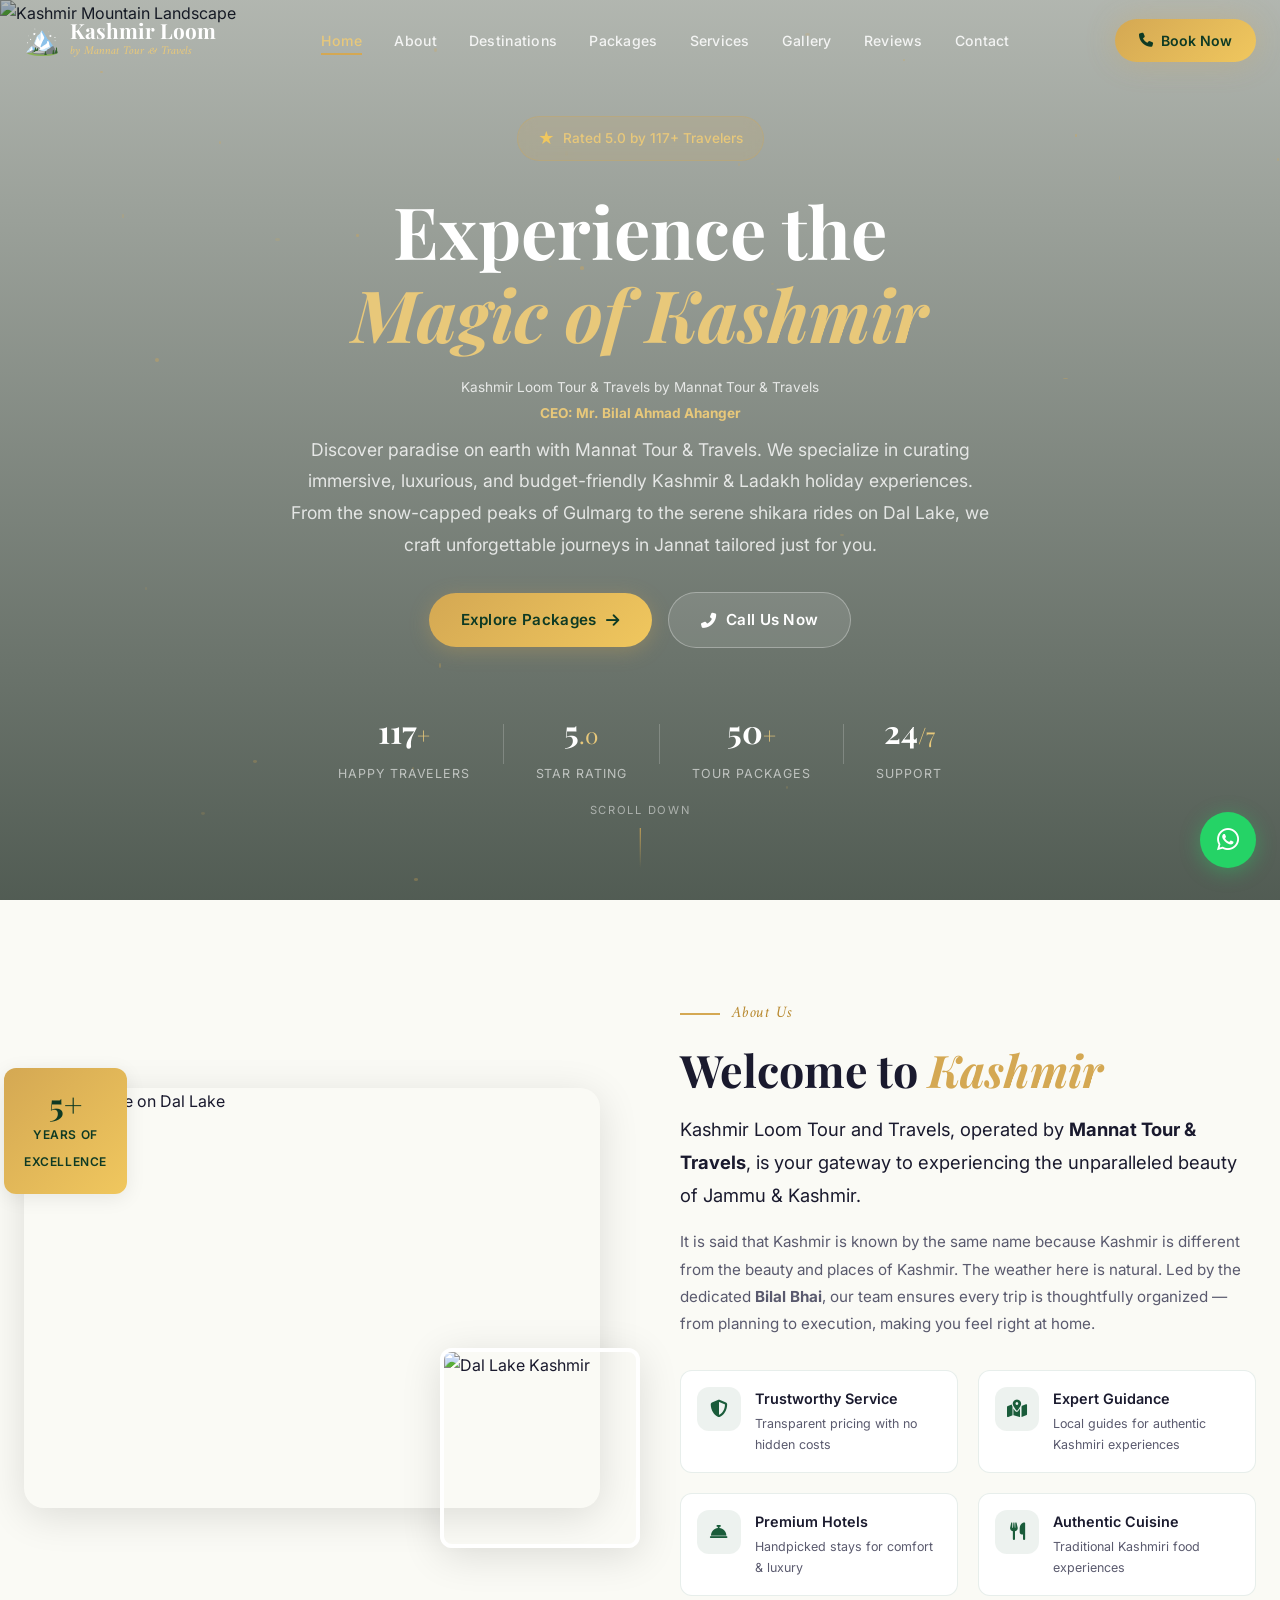
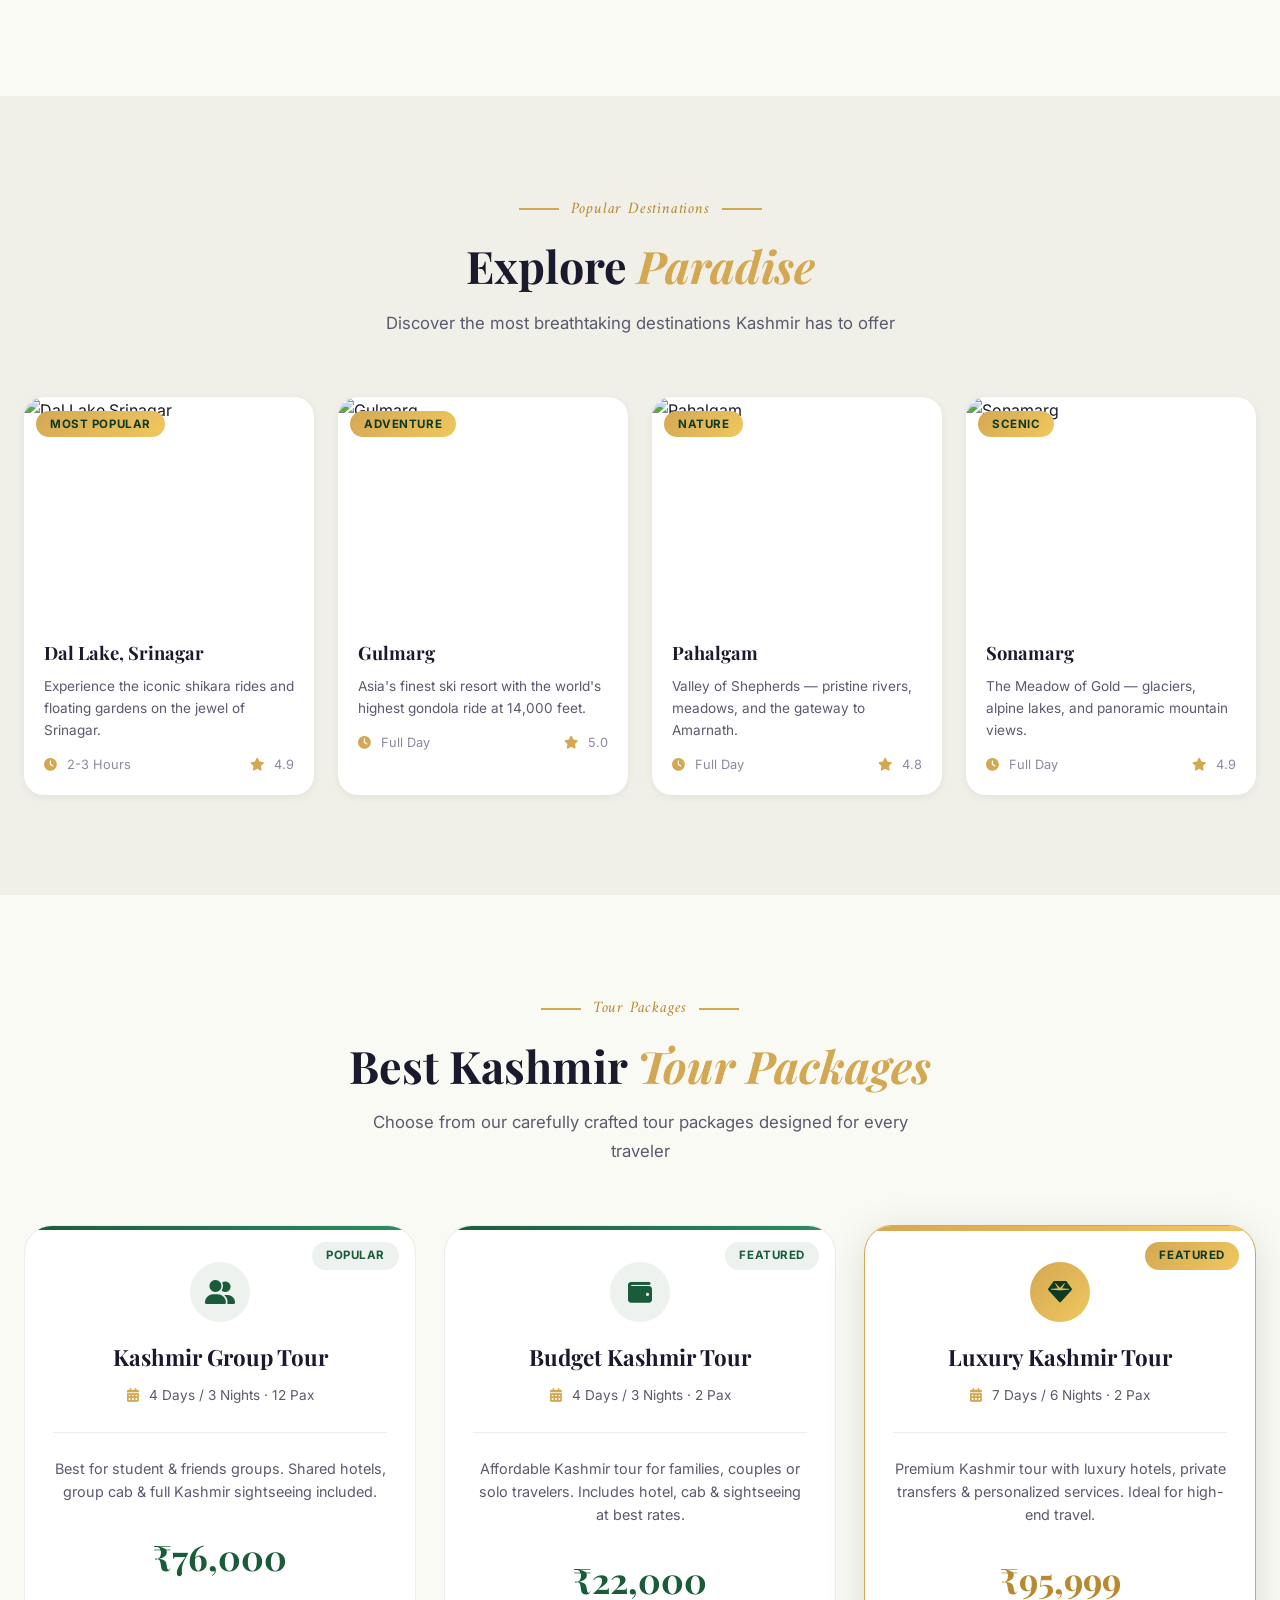
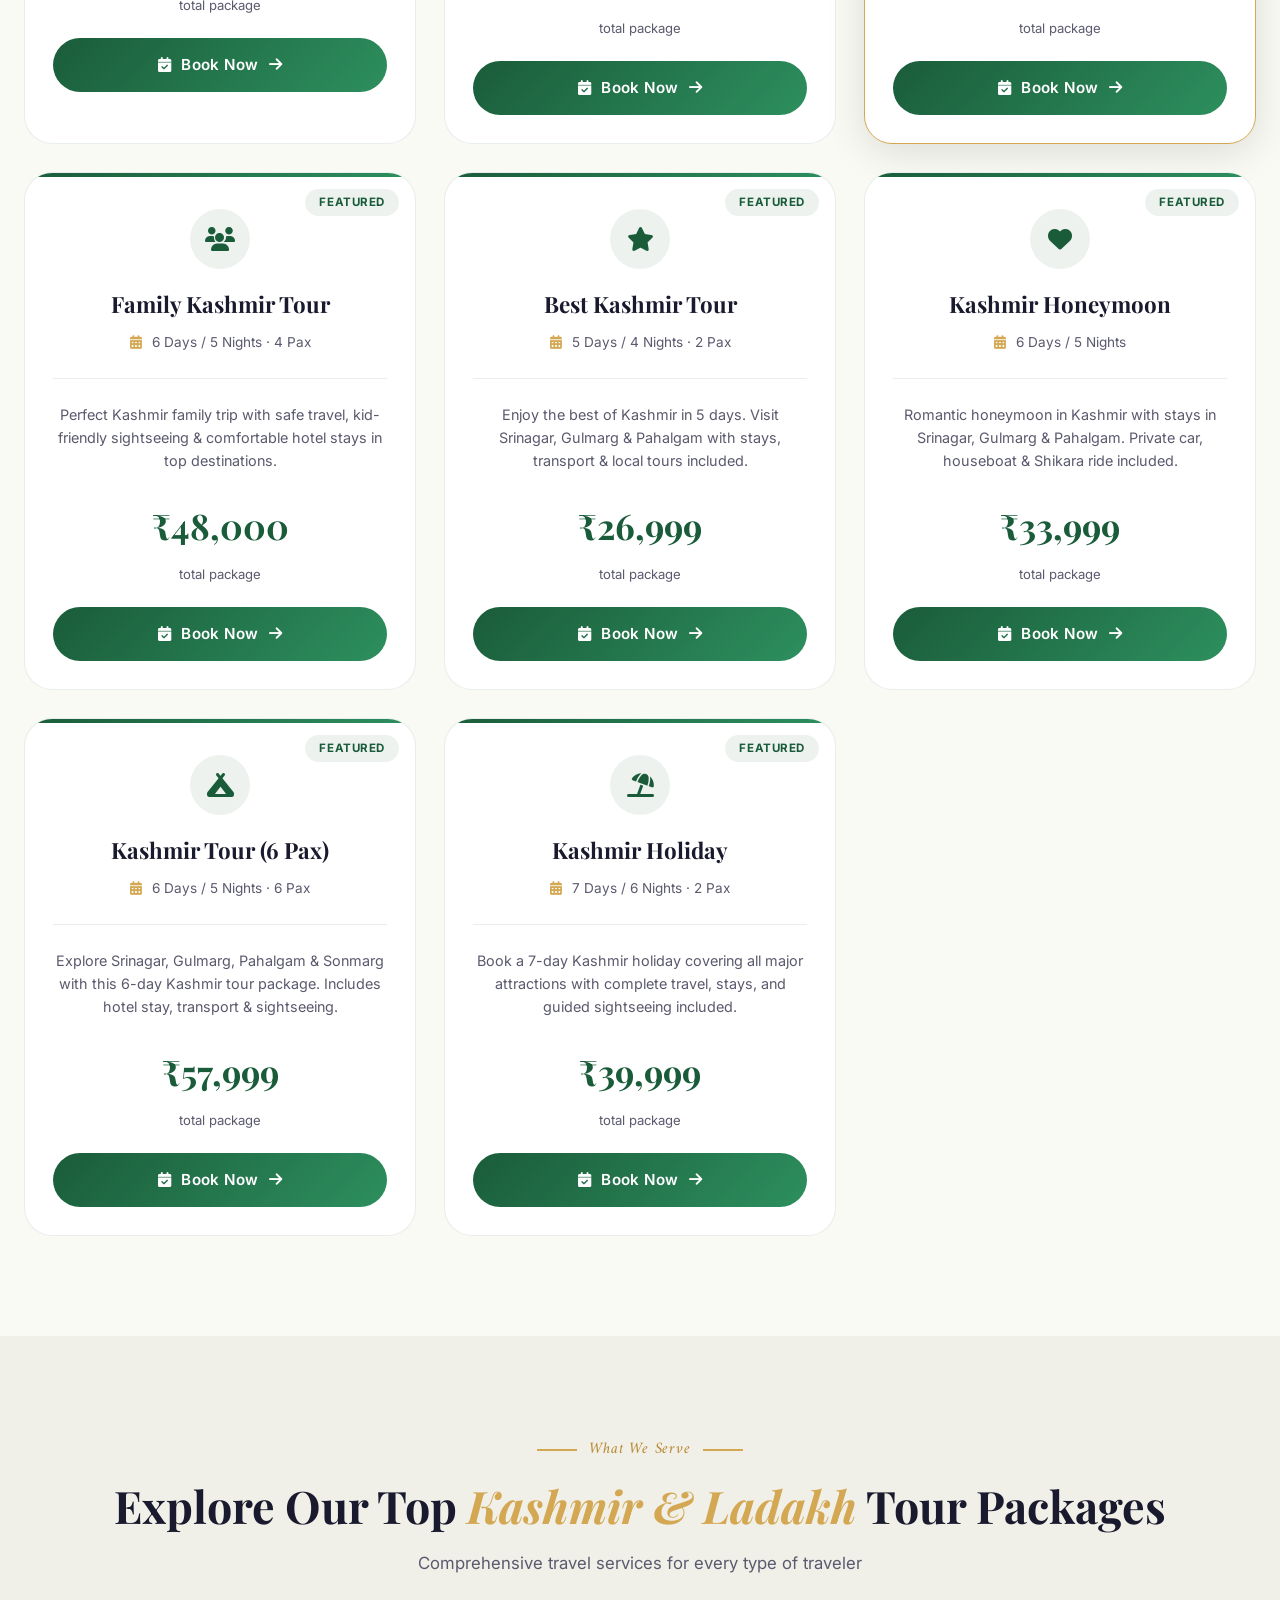
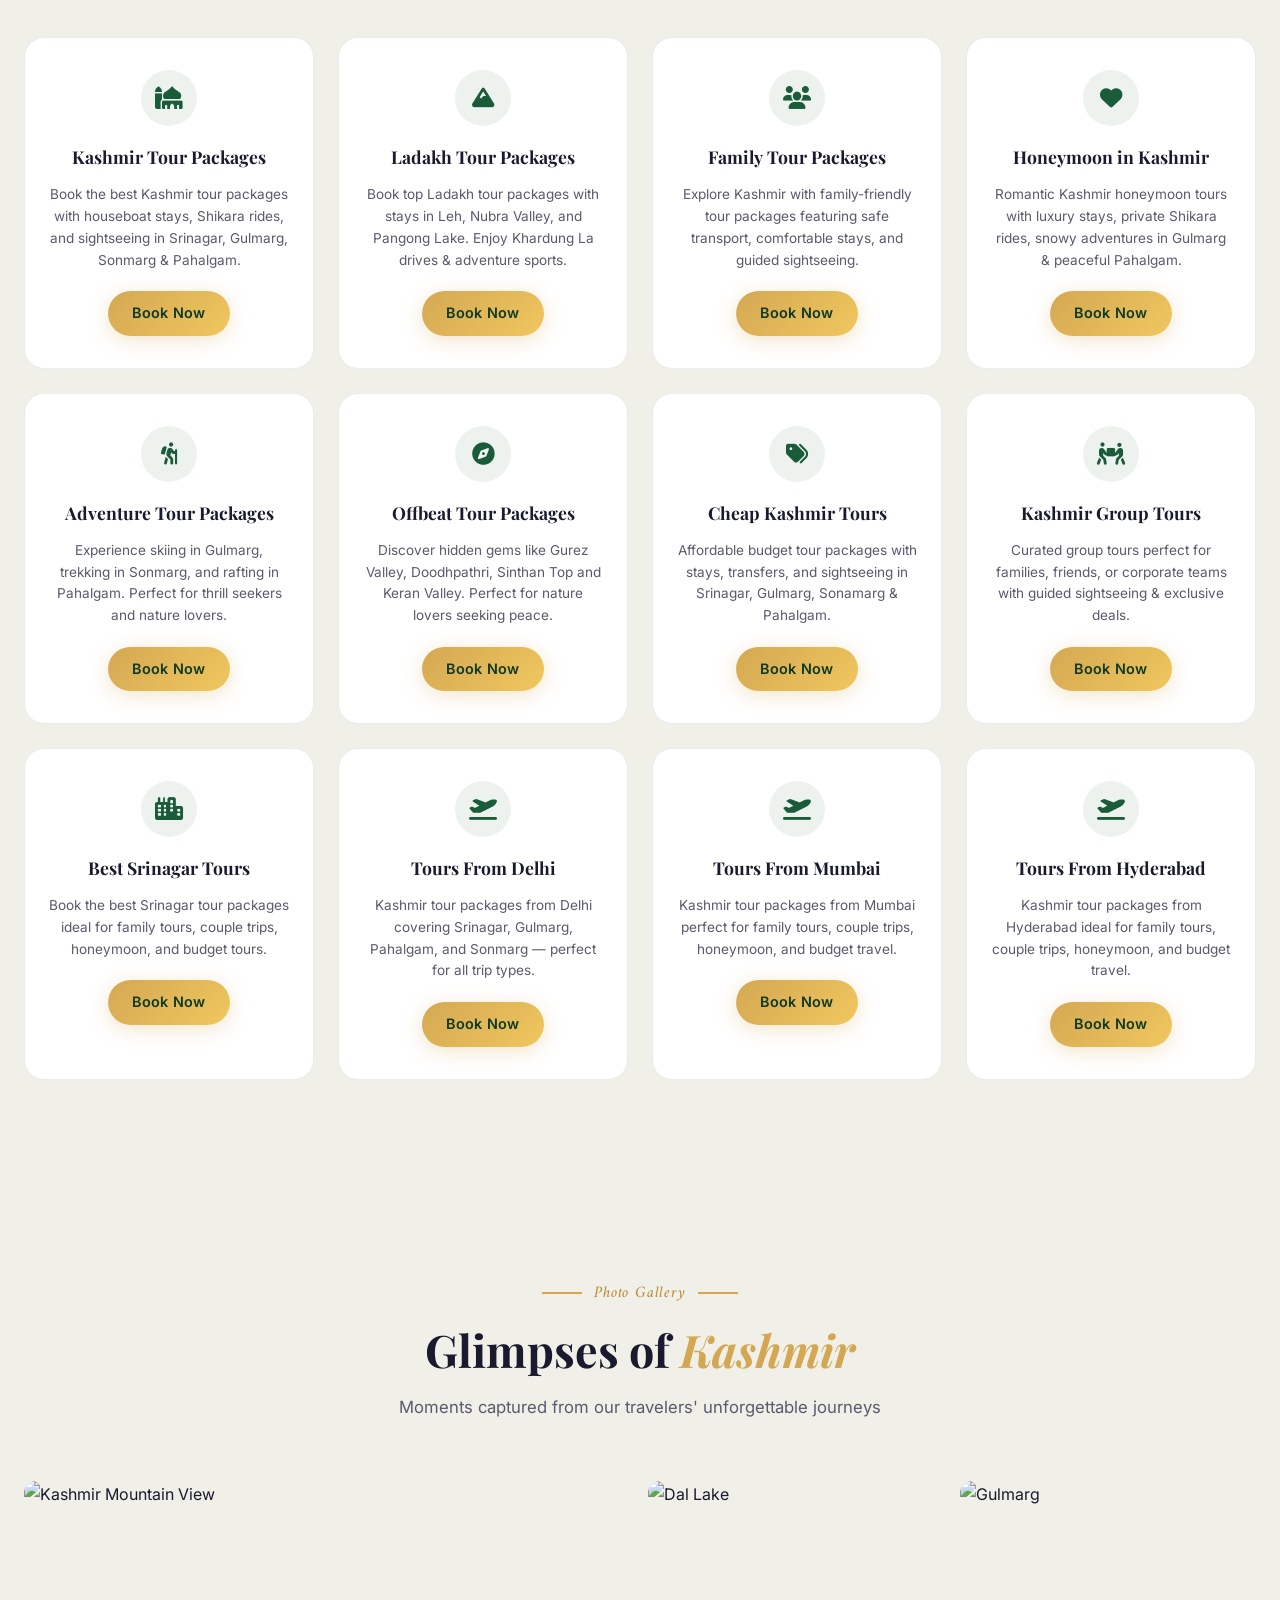
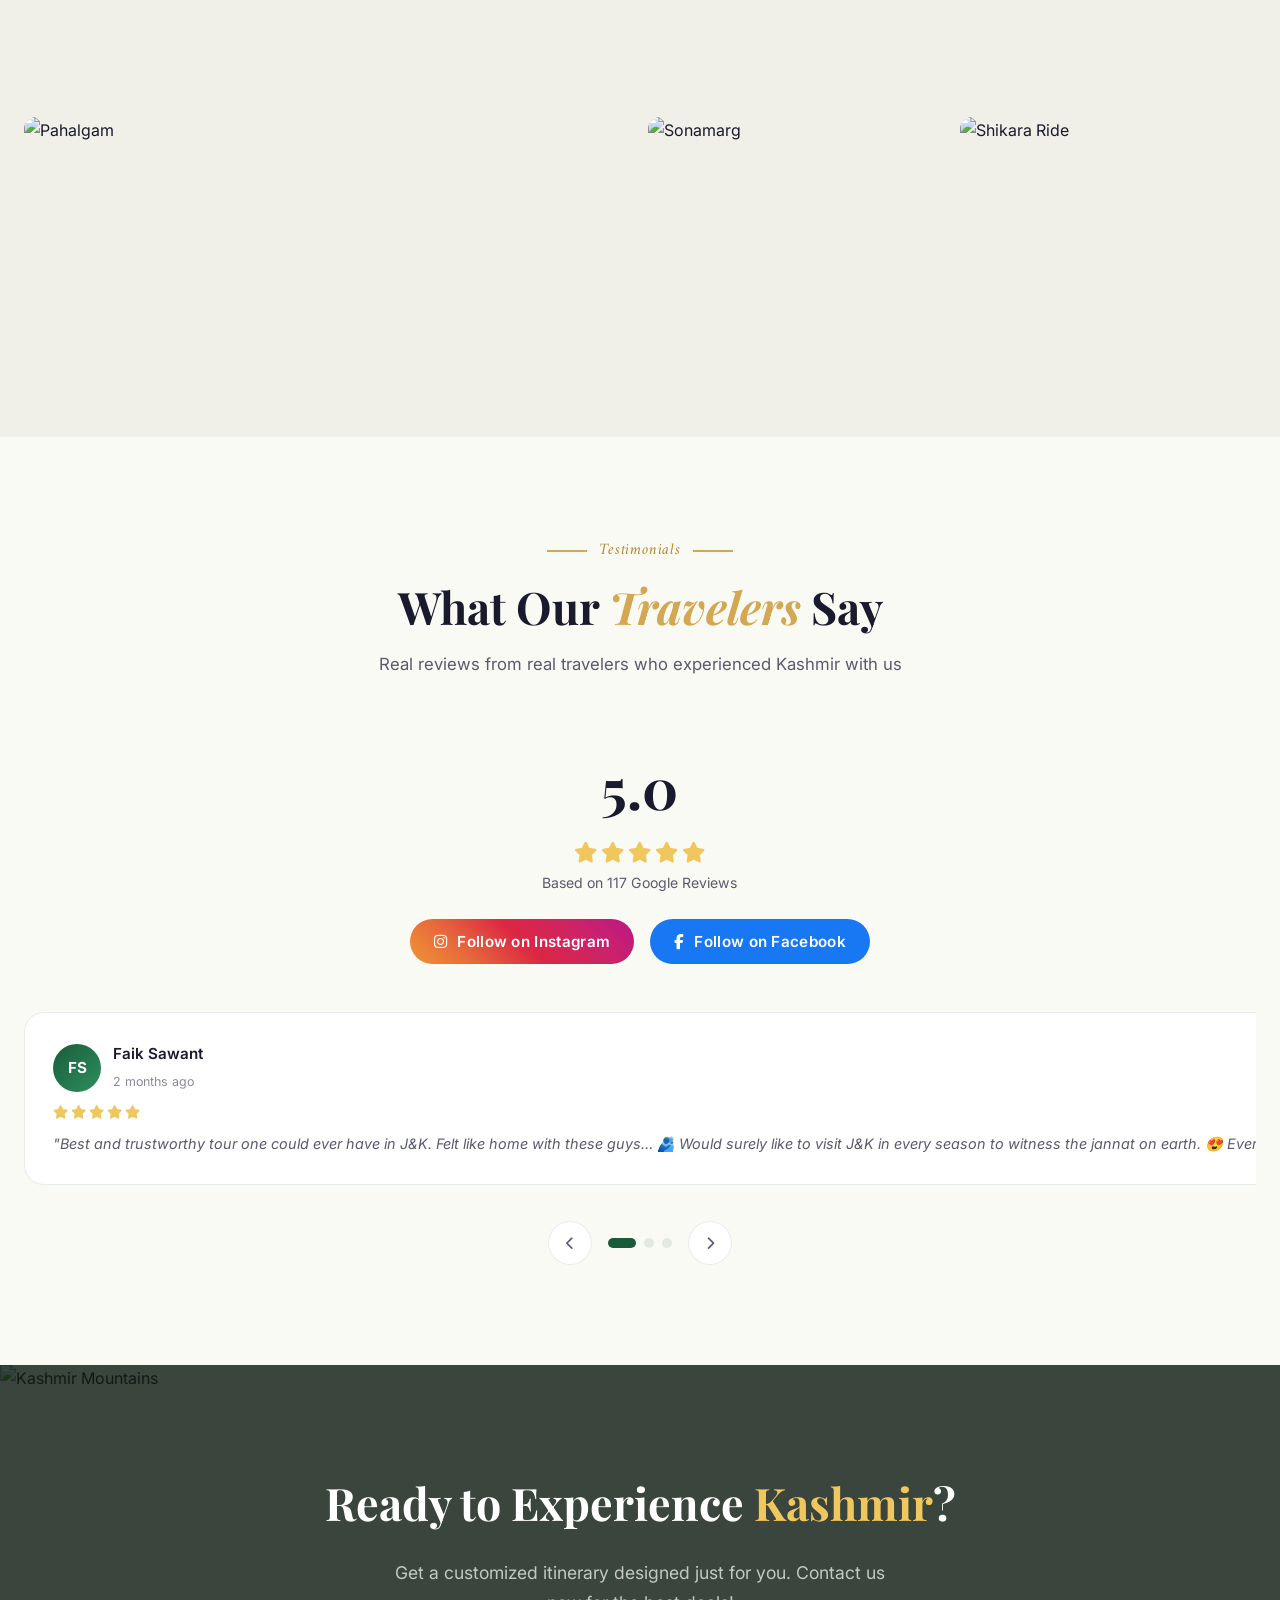
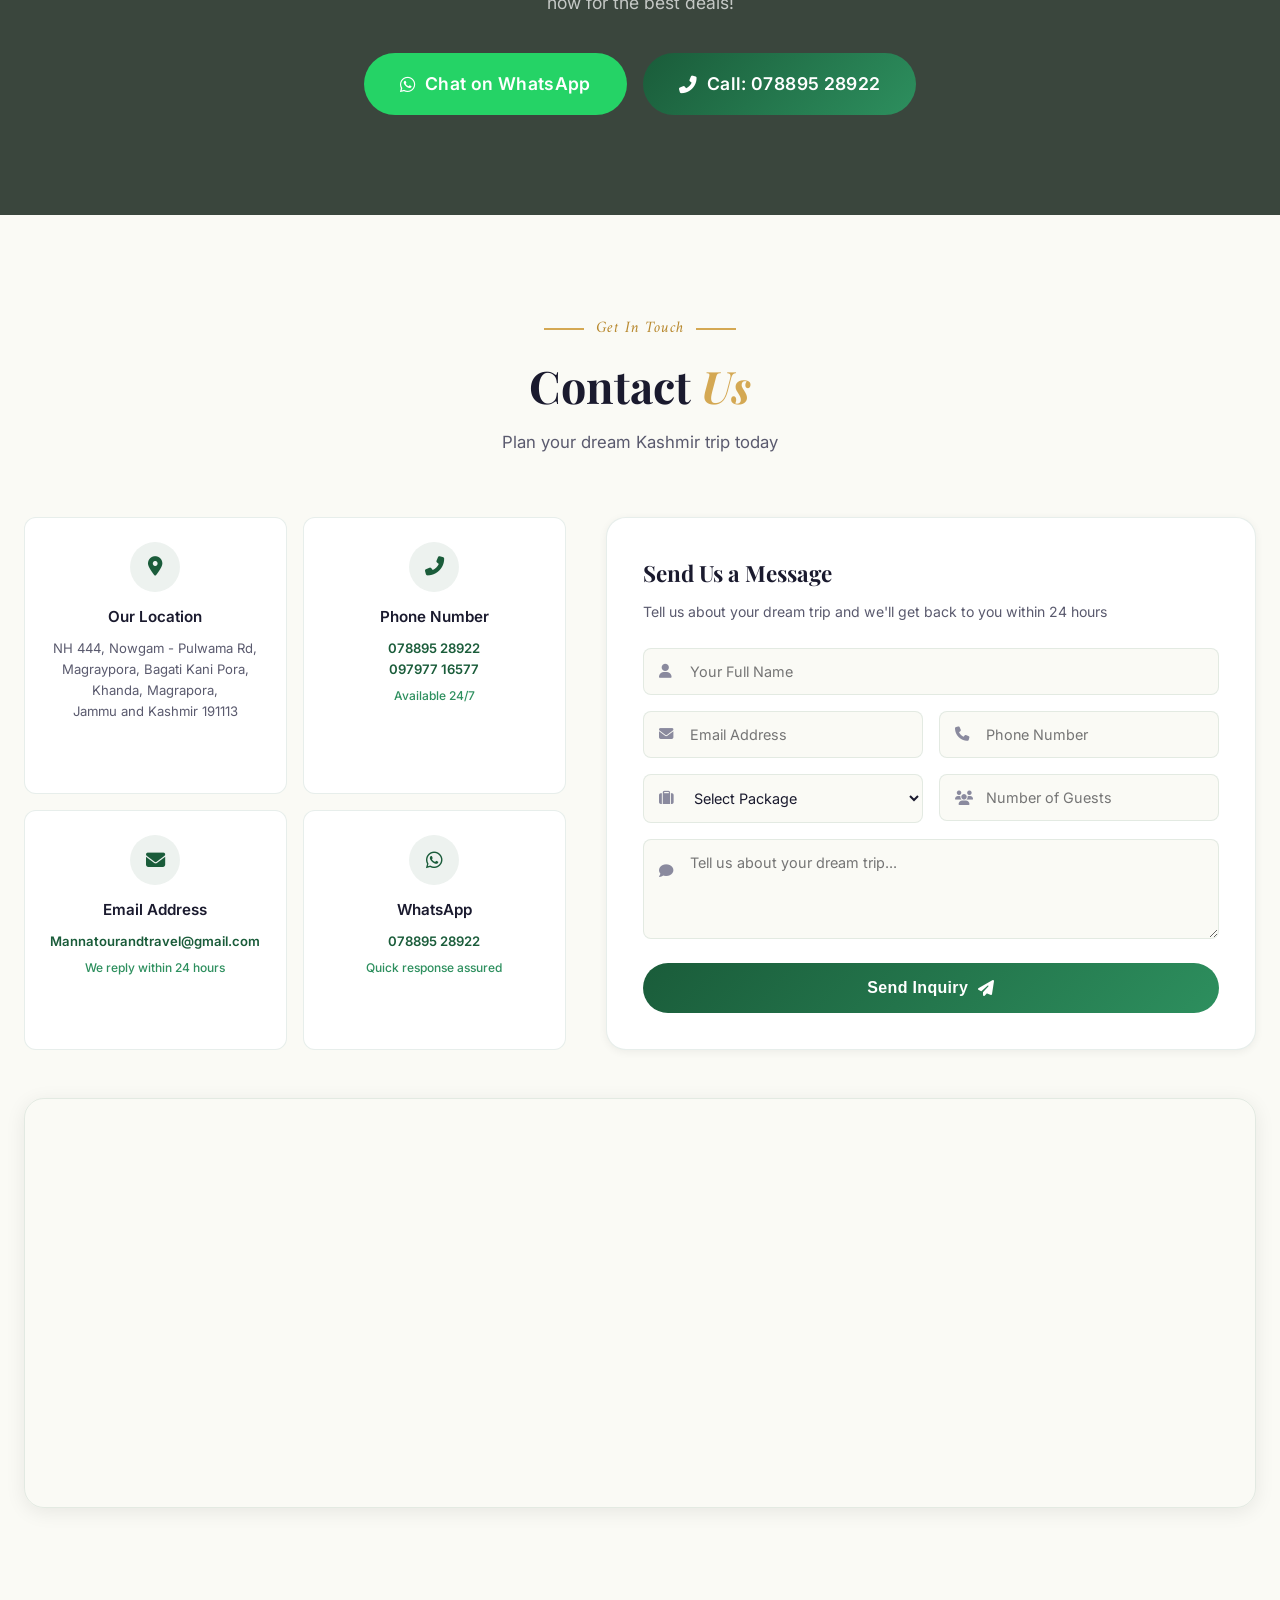
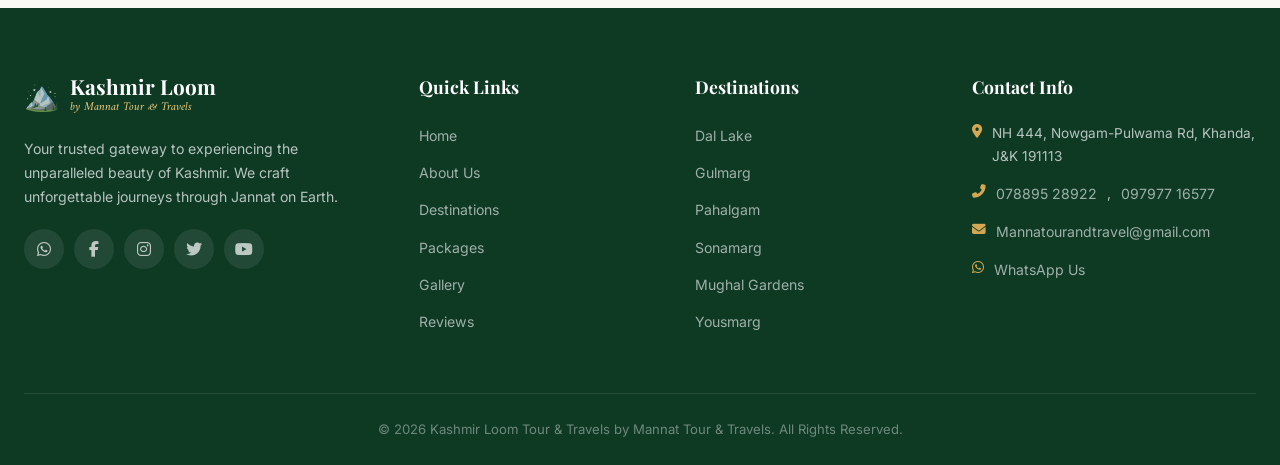
==== index.html @ 901ad1d6 "Add files via upload" ====
<!DOCTYPE html>
<html lang="en">
<head>
    <meta charset="UTF-8">
    <meta name="viewport" content="width=device-width, initial-scale=1.0">
    <title>Kashmir Loom Tour & Travels by Mannat Tour & Travels - Experience Jannat on Earth</title>
    <meta name="description" content="Kashmir Loom Tour and Travels by Mannat Tour & Travels - Your trusted travel agency for unforgettable Kashmir experiences. Honeymoon, family, group, luxury & budget tour packages. Open 24 hours.">
    <meta name="keywords" content="Kashmir tours, Mannat Tour Travels, Kashmir honeymoon, Dal Lake, Gulmarg, Pahalgam, Sonamarg, Kashmir travel agency">
    <link rel="preconnect" href="https://fonts.googleapis.com">
    <link rel="preconnect" href="https://fonts.gstatic.com" crossorigin>
    <link href="https://fonts.googleapis.com/css2?family=Playfair+Display:ital,wght@0,400;0,500;0,600;0,700;1,400;1,500&family=Inter:wght@300;400;500;600;700&family=Amiri:ital,wght@0,400;0,700;1,400&display=swap" rel="stylesheet">
    <link rel="stylesheet" href="https://cdnjs.cloudflare.com/ajax/libs/font-awesome/6.5.1/css/all.min.css">
    <link rel="stylesheet" href="style.css">
</head>
<body>
    <!-- Preloader -->
    <div id="preloader">
        <div class="loader-content">
            <div class="loader-mandala"></div>
            <p class="loader-text">Welcome to Kashmir</p>
            <p class="loader-subtext">Jannat on Earth</p>
        </div>
    </div>

    <!-- Navigation -->
    <nav id="navbar" class="navbar">
        <div class="nav-container">
            <a href="#home" class="nav-logo" id="nav-logo">
                <span class="logo-icon">🏔️</span>
                <div class="logo-text">
                    <span class="logo-main">Kashmir Loom</span>
                    <span class="logo-sub">by Mannat Tour & Travels</span>
                </div>
            </a>
            <ul class="nav-links" id="nav-links">
                <li><a href="#home" class="nav-link active">Home</a></li>
                <li><a href="#about" class="nav-link">About</a></li>
                <li><a href="#destinations" class="nav-link">Destinations</a></li>
                <li><a href="#packages" class="nav-link">Packages</a></li>
                <li><a href="#services" class="nav-link">Services</a></li>
                <li><a href="#gallery" class="nav-link">Gallery</a></li>
                <li><a href="#reviews" class="nav-link">Reviews</a></li>
                <li><a href="#contact" class="nav-link">Contact</a></li>
            </ul>
            <a href="tel:+917889528922" class="nav-cta" id="nav-cta">
                <i class="fas fa-phone"></i> Book Now
            </a>
            <button class="nav-toggle" id="nav-toggle" aria-label="Toggle navigation">
                <span></span>
                <span></span>
                <span></span>
            </button>
        </div>
    </nav>

    <!-- Hero Section -->
    <section id="home" class="hero">
        <div class="hero-bg">
            <img src="images/hero-bg.png" alt="Kashmir Mountain Landscape" class="hero-bg-img">
            <div class="hero-overlay"></div>
        </div>
        <div class="hero-particles" id="hero-particles"></div>
        <div class="hero-content">
            <div class="hero-badge">
                <span class="badge-star">★</span> Rated 5.0 by 117+ Travelers
            </div>
            <h1 class="hero-title">
                <span class="hero-title-line">Experience the</span>
                <span class="hero-title-line hero-title-accent">Magic of Kashmir</span>
            </h1>
            <p class="hero-subtitle" style="font-size:0.85rem;opacity:0.7;margin-bottom:2px;">Kashmir Loom Tour & Travels by Mannat Tour & Travels</p>
            <p class="hero-subtitle" style="font-size:0.85rem;opacity:0.9;margin-bottom:8px;font-weight:bold;color:var(--clr-accent-light);">CEO: Mr. Bilal Ahmad Ahanger</p>
            <p class="hero-subtitle" style="max-width: 700px; margin: 0 auto 32px;">
                Discover paradise on earth with Mannat Tour & Travels. We specialize in curating immersive, luxurious, and budget-friendly Kashmir & Ladakh holiday experiences. From the snow-capped peaks of Gulmarg to the serene shikara rides on Dal Lake, we craft unforgettable journeys in Jannat tailored just for you.
            </p>
            <div class="hero-cta-group">
                <a href="#packages" class="btn btn-primary" id="hero-explore-btn">
                    <span>Explore Packages</span>
                    <i class="fas fa-arrow-right"></i>
                </a>
                <a href="tel:+917889528922" class="btn btn-secondary" id="hero-call-btn">
                    <i class="fas fa-phone-alt"></i>
                    <span>Call Us Now</span>
                </a>
            </div>
            <div class="hero-stats">
                <div class="stat-item">
                    <span class="stat-number" data-target="117">0</span><span class="stat-suffix">+</span>
                    <span class="stat-label">Happy Travelers</span>
                </div>
                <div class="stat-divider"></div>
                <div class="stat-item">
                    <span class="stat-number" data-target="5">0</span><span class="stat-suffix">.0</span>
                    <span class="stat-label">Star Rating</span>
                </div>
                <div class="stat-divider"></div>
                <div class="stat-item">
                    <span class="stat-number" data-target="50">0</span><span class="stat-suffix">+</span>
                    <span class="stat-label">Tour Packages</span>
                </div>
                <div class="stat-divider"></div>
                <div class="stat-item">
                    <span class="stat-number" data-target="24">0</span><span class="stat-suffix">/7</span>
                    <span class="stat-label">Support</span>
                </div>
            </div>
        </div>
        <div class="hero-scroll">
            <a href="#about" class="scroll-indicator" id="scroll-indicator">
                <span class="scroll-text">Scroll Down</span>
                <div class="scroll-line"></div>
            </a>
        </div>
    </section>

    <!-- About Section -->
    <section id="about" class="about section">
        <div class="container">
            <div class="about-grid">
                <div class="about-images">
                    <div class="about-img-main">
                        <img src="images/shikara.png" alt="Shikara Ride on Dal Lake">
                    </div>
                    <div class="about-img-float">
                        <img src="images/dal-lake.png" alt="Dal Lake Kashmir">
                    </div>
                    <div class="about-experience-badge">
                        <span class="exp-number">5+</span>
                        <span class="exp-text">Years of<br>Excellence</span>
                    </div>
                </div>
                <div class="about-content">
                    <div class="section-label">
                        <span class="label-line"></span>
                        <span class="label-text">About Us</span>
                    </div>
                    <h2 class="section-title">Welcome to <span class="text-accent">Kashmir</span></h2>
                    <p class="about-lead">
                        Kashmir Loom Tour and Travels, operated by <strong>Mannat Tour & Travels</strong>, 
                        is your gateway to experiencing the unparalleled beauty of Jammu & Kashmir.
                    </p>
                    <p class="about-text">
                        It is said that Kashmir is known by the same name because Kashmir is different from 
                        the beauty and places of Kashmir. The weather here is natural. Led by the dedicated 
                        <strong>Bilal Bhai</strong>, our team ensures every trip is thoughtfully organized — 
                        from planning to execution, making you feel right at home.
                    </p>
                    <div class="about-features">
                        <div class="feature-item">
                            <div class="feature-icon"><i class="fas fa-shield-alt"></i></div>
                            <div class="feature-info">
                                <h4>Trustworthy Service</h4>
                                <p>Transparent pricing with no hidden costs</p>
                            </div>
                        </div>
                        <div class="feature-item">
                            <div class="feature-icon"><i class="fas fa-map-marked-alt"></i></div>
                            <div class="feature-info">
                                <h4>Expert Guidance</h4>
                                <p>Local guides for authentic Kashmiri experiences</p>
                            </div>
                        </div>
                        <div class="feature-item">
                            <div class="feature-icon"><i class="fas fa-concierge-bell"></i></div>
                            <div class="feature-info">
                                <h4>Premium Hotels</h4>
                                <p>Handpicked stays for comfort & luxury</p>
                            </div>
                        </div>
                        <div class="feature-item">
                            <div class="feature-icon"><i class="fas fa-utensils"></i></div>
                            <div class="feature-info">
                                <h4>Authentic Cuisine</h4>
                                <p>Traditional Kashmiri food experiences</p>
                            </div>
                        </div>
                    </div>
                </div>
            </div>
        </div>
    </section>

    <!-- Destinations Section -->
    <section id="destinations" class="destinations section">
        <div class="container">
            <div class="section-header text-center">
                <div class="section-label center">
                    <span class="label-line"></span>
                    <span class="label-text">Popular Destinations</span>
                    <span class="label-line"></span>
                </div>
                <h2 class="section-title">Explore <span class="text-accent">Paradise</span></h2>
                <p class="section-subtitle">Discover the most breathtaking destinations Kashmir has to offer</p>
            </div>
            <div class="destinations-grid">
                <div class="destination-card" id="dest-dal-lake">
                    <div class="dest-img">
                        <img src="images/dal-lake.png" alt="Dal Lake Srinagar">
                        <div class="dest-overlay">
                            <span class="dest-tag">Most Popular</span>
                        </div>
                    </div>
                    <div class="dest-content">
                        <h3>Dal Lake, Srinagar</h3>
                        <p>Experience the iconic shikara rides and floating gardens on the jewel of Srinagar.</p>
                        <div class="dest-meta">
                            <span><i class="fas fa-clock"></i> 2-3 Hours</span>
                            <span><i class="fas fa-star"></i> 4.9</span>
                        </div>
                    </div>
                </div>
                <div class="destination-card" id="dest-gulmarg">
                    <div class="dest-img">
                        <img src="images/gulmarg.png" alt="Gulmarg">
                        <div class="dest-overlay">
                            <span class="dest-tag">Adventure</span>
                        </div>
                    </div>
                    <div class="dest-content">
                        <h3>Gulmarg</h3>
                        <p>Asia's finest ski resort with the world's highest gondola ride at 14,000 feet.</p>
                        <div class="dest-meta">
                            <span><i class="fas fa-clock"></i> Full Day</span>
                            <span><i class="fas fa-star"></i> 5.0</span>
                        </div>
                    </div>
                </div>
                <div class="destination-card" id="dest-pahalgam">
                    <div class="dest-img">
                        <img src="images/pahalgam.png" alt="Pahalgam">
                        <div class="dest-overlay">
                            <span class="dest-tag">Nature</span>
                        </div>
                    </div>
                    <div class="dest-content">
                        <h3>Pahalgam</h3>
                        <p>Valley of Shepherds — pristine rivers, meadows, and the gateway to Amarnath.</p>
                        <div class="dest-meta">
                            <span><i class="fas fa-clock"></i> Full Day</span>
                            <span><i class="fas fa-star"></i> 4.8</span>
                        </div>
                    </div>
                </div>
                <div class="destination-card" id="dest-sonamarg">
                    <div class="dest-img">
                        <img src="images/sonamarg.png" alt="Sonamarg">
                        <div class="dest-overlay">
                            <span class="dest-tag">Scenic</span>
                        </div>
                    </div>
                    <div class="dest-content">
                        <h3>Sonamarg</h3>
                        <p>The Meadow of Gold — glaciers, alpine lakes, and panoramic mountain views.</p>
                        <div class="dest-meta">
                            <span><i class="fas fa-clock"></i> Full Day</span>
                            <span><i class="fas fa-star"></i> 4.9</span>
                        </div>
                    </div>
                </div>
            </div>
        </div>
    </section>

    <!-- Packages Section -->
    <section id="packages" class="packages section">
        <div class="container">
            <div class="section-header text-center">
                <div class="section-label center">
                    <span class="label-line"></span>
                    <span class="label-text">Tour Packages</span>
                    <span class="label-line"></span>
                </div>
                <h2 class="section-title">Best Kashmir <span class="text-accent">Tour Packages</span></h2>
                <p class="section-subtitle">Choose from our carefully crafted tour packages designed for every traveler</p>
            </div>
            <div class="packages-grid">
                <div class="package-card" id="pkg-group">
                    <div class="package-badge">Popular</div>
                    <div class="package-header">
                        <div class="package-icon"><i class="fas fa-user-friends"></i></div>
                        <h3>Kashmir Group Tour</h3>
                        <p class="package-duration"><i class="fas fa-calendar-alt"></i> 4 Days / 3 Nights · 12 Pax</p>
                    </div>
                    <div class="package-body">
                        <p class="package-desc">Best for student & friends groups. Shared hotels, group cab & full Kashmir sightseeing included.</p>
                        <div class="package-price">
                            <span class="price-amount">₹76,000</span>
                            <span class="price-per">total package</span>
                        </div>
                        <a href="booking.html?pkg=pkg-group" class="btn btn-package" id="pkg-group-btn"><i class="fas fa-calendar-check"></i> Book Now <i class="fas fa-arrow-right"></i></a>
                    </div>
                </div>
                <div class="package-card" id="pkg-budget">
                    <div class="package-badge">Featured</div>
                    <div class="package-header">
                        <div class="package-icon"><i class="fas fa-wallet"></i></div>
                        <h3>Budget Kashmir Tour</h3>
                        <p class="package-duration"><i class="fas fa-calendar-alt"></i> 4 Days / 3 Nights · 2 Pax</p>
                    </div>
                    <div class="package-body">
                        <p class="package-desc">Affordable Kashmir tour for families, couples or solo travelers. Includes hotel, cab & sightseeing at best rates.</p>
                        <div class="package-price">
                            <span class="price-amount">₹22,000</span>
                            <span class="price-per">total package</span>
                        </div>
                        <a href="booking.html?pkg=pkg-budget" class="btn btn-package" id="pkg-budget-btn"><i class="fas fa-calendar-check"></i> Book Now <i class="fas fa-arrow-right"></i></a>
                    </div>
                </div>
                <div class="package-card featured" id="pkg-luxury">
                    <div class="package-badge">Featured</div>
                    <div class="package-header">
                        <div class="package-icon"><i class="fas fa-gem"></i></div>
                        <h3>Luxury Kashmir Tour</h3>
                        <p class="package-duration"><i class="fas fa-calendar-alt"></i> 7 Days / 6 Nights · 2 Pax</p>
                    </div>
                    <div class="package-body">
                        <p class="package-desc">Premium Kashmir tour with luxury hotels, private transfers & personalized services. Ideal for high-end travel.</p>
                        <div class="package-price">
                            <span class="price-amount">₹95,999</span>
                            <span class="price-per">total package</span>
                        </div>
                        <a href="booking.html?pkg=pkg-luxury" class="btn btn-package" id="pkg-luxury-btn"><i class="fas fa-calendar-check"></i> Book Now <i class="fas fa-arrow-right"></i></a>
                    </div>
                </div>
                <div class="package-card" id="pkg-family">
                    <div class="package-badge">Featured</div>
                    <div class="package-header">
                        <div class="package-icon"><i class="fas fa-users"></i></div>
                        <h3>Family Kashmir Tour</h3>
                        <p class="package-duration"><i class="fas fa-calendar-alt"></i> 6 Days / 5 Nights · 4 Pax</p>
                    </div>
                    <div class="package-body">
                        <p class="package-desc">Perfect Kashmir family trip with safe travel, kid-friendly sightseeing & comfortable hotel stays in top destinations.</p>
                        <div class="package-price">
                            <span class="price-amount">₹48,000</span>
                            <span class="price-per">total package</span>
                        </div>
                        <a href="booking.html?pkg=pkg-family" class="btn btn-package" id="pkg-family-btn"><i class="fas fa-calendar-check"></i> Book Now <i class="fas fa-arrow-right"></i></a>
                    </div>
                </div>
                <div class="package-card" id="pkg-best">
                    <div class="package-badge">Featured</div>
                    <div class="package-header">
                        <div class="package-icon"><i class="fas fa-star"></i></div>
                        <h3>Best Kashmir Tour</h3>
                        <p class="package-duration"><i class="fas fa-calendar-alt"></i> 5 Days / 4 Nights · 2 Pax</p>
                    </div>
                    <div class="package-body">
                        <p class="package-desc">Enjoy the best of Kashmir in 5 days. Visit Srinagar, Gulmarg & Pahalgam with stays, transport & local tours included.</p>
                        <div class="package-price">
                            <span class="price-amount">₹26,999</span>
                            <span class="price-per">total package</span>
                        </div>
                        <a href="booking.html?pkg=pkg-best" class="btn btn-package" id="pkg-best-btn"><i class="fas fa-calendar-check"></i> Book Now <i class="fas fa-arrow-right"></i></a>
                    </div>
                </div>
                <div class="package-card" id="pkg-honeymoon">
                    <div class="package-badge">Featured</div>
                    <div class="package-header">
                        <div class="package-icon"><i class="fas fa-heart"></i></div>
                        <h3>Kashmir Honeymoon</h3>
                        <p class="package-duration"><i class="fas fa-calendar-alt"></i> 6 Days / 5 Nights</p>
                    </div>
                    <div class="package-body">
                        <p class="package-desc">Romantic honeymoon in Kashmir with stays in Srinagar, Gulmarg & Pahalgam. Private car, houseboat & Shikara ride included.</p>
                        <div class="package-price">
                            <span class="price-amount">₹33,999</span>
                            <span class="price-per">total package</span>
                        </div>
                        <a href="booking.html?pkg=pkg-honeymoon" class="btn btn-package" id="pkg-honeymoon-btn"><i class="fas fa-calendar-check"></i> Book Now <i class="fas fa-arrow-right"></i></a>
                    </div>
                </div>
                <div class="package-card" id="pkg-6pax">
                    <div class="package-badge">Featured</div>
                    <div class="package-header">
                        <div class="package-icon"><i class="fas fa-campground"></i></div>
                        <h3>Kashmir Tour (6 Pax)</h3>
                        <p class="package-duration"><i class="fas fa-calendar-alt"></i> 6 Days / 5 Nights · 6 Pax</p>
                    </div>
                    <div class="package-body">
                        <p class="package-desc">Explore Srinagar, Gulmarg, Pahalgam & Sonmarg with this 6-day Kashmir tour package. Includes hotel stay, transport & sightseeing.</p>
                        <div class="package-price">
                            <span class="price-amount">₹57,999</span>
                            <span class="price-per">total package</span>
                        </div>
                        <a href="booking.html?pkg=pkg-6pax" class="btn btn-package" id="pkg-6pax-btn"><i class="fas fa-calendar-check"></i> Book Now <i class="fas fa-arrow-right"></i></a>
                    </div>
                </div>
                <div class="package-card" id="pkg-holiday">
                    <div class="package-badge">Featured</div>
                    <div class="package-header">
                        <div class="package-icon"><i class="fas fa-umbrella-beach"></i></div>
                        <h3>Kashmir Holiday</h3>
                        <p class="package-duration"><i class="fas fa-calendar-alt"></i> 7 Days / 6 Nights · 2 Pax</p>
                    </div>
                    <div class="package-body">
                        <p class="package-desc">Book a 7-day Kashmir holiday covering all major attractions with complete travel, stays, and guided sightseeing included.</p>
                        <div class="package-price">
                            <span class="price-amount">₹39,999</span>
                            <span class="price-per">total package</span>
                        </div>
                        <a href="booking.html?pkg=pkg-holiday" class="btn btn-package" id="pkg-holiday-btn"><i class="fas fa-calendar-check"></i> Book Now <i class="fas fa-arrow-right"></i></a>
                    </div>
                </div>
            </div>
        </div>
    </section>

    <!-- Services Section -->
    <section id="services" class="services section">
        <div class="container">
            <div class="section-header text-center">
                <div class="section-label center">
                    <span class="label-line"></span>
                    <span class="label-text">What We Serve</span>
                    <span class="label-line"></span>
                </div>
                <h2 class="section-title">Explore Our Top <span class="text-accent">Kashmir & Ladakh</span> Tour Packages</h2>
                <p class="section-subtitle">Comprehensive travel services for every type of traveler</p>
            </div>
            <div class="services-grid">
                <div class="service-card"><div class="service-icon"><i class="fas fa-mosque"></i></div><h4>Kashmir Tour Packages</h4><p>Book the best Kashmir tour packages with houseboat stays, Shikara rides, and sightseeing in Srinagar, Gulmarg, Sonmarg & Pahalgam.</p><a href="booking.html?pkg=pkg-best" class="btn btn-primary" style="margin-top: 20px; padding: 10px 24px; font-size: 0.9rem;">Book Now</a></div>
                <div class="service-card"><div class="service-icon"><i class="fas fa-mountain"></i></div><h4>Ladakh Tour Packages</h4><p>Book top Ladakh tour packages with stays in Leh, Nubra Valley, and Pangong Lake. Enjoy Khardung La drives & adventure sports.</p><a href="https://wa.me/917889528922?text=Hi%2C%20I%20am%20interested%20in%20Ladakh%20Tour%20Packages" target="_blank" class="btn btn-primary" style="margin-top: 20px; padding: 10px 24px; font-size: 0.9rem;">Book Now</a></div>
                <div class="service-card"><div class="service-icon"><i class="fas fa-users"></i></div><h4>Family Tour Packages</h4><p>Explore Kashmir with family-friendly tour packages featuring safe transport, comfortable stays, and guided sightseeing.</p><a href="booking.html?pkg=pkg-family" class="btn btn-primary" style="margin-top: 20px; padding: 10px 24px; font-size: 0.9rem;">Book Now</a></div>
                <div class="service-card"><div class="service-icon"><i class="fas fa-heart"></i></div><h4>Honeymoon in Kashmir</h4><p>Romantic Kashmir honeymoon tours with luxury stays, private Shikara rides, snowy adventures in Gulmarg & peaceful Pahalgam.</p><a href="booking.html?pkg=pkg-honeymoon" class="btn btn-primary" style="margin-top: 20px; padding: 10px 24px; font-size: 0.9rem;">Book Now</a></div>
                <div class="service-card"><div class="service-icon"><i class="fas fa-hiking"></i></div><h4>Adventure Tour Packages</h4><p>Experience skiing in Gulmarg, trekking in Sonmarg, and rafting in Pahalgam. Perfect for thrill seekers and nature lovers.</p><a href="https://wa.me/917889528922?text=Hi%2C%20I%20am%20interested%20in%20Adventure%20Tour%20Packages" target="_blank" class="btn btn-primary" style="margin-top: 20px; padding: 10px 24px; font-size: 0.9rem;">Book Now</a></div>
                <div class="service-card"><div class="service-icon"><i class="fas fa-compass"></i></div><h4>Offbeat Tour Packages</h4><p>Discover hidden gems like Gurez Valley, Doodhpathri, Sinthan Top and Keran Valley. Perfect for nature lovers seeking peace.</p><a href="https://wa.me/917889528922?text=Hi%2C%20I%20am%20interested%20in%20Offbeat%20Tour%20Packages" target="_blank" class="btn btn-primary" style="margin-top: 20px; padding: 10px 24px; font-size: 0.9rem;">Book Now</a></div>
                <div class="service-card"><div class="service-icon"><i class="fas fa-tags"></i></div><h4>Cheap Kashmir Tours</h4><p>Affordable budget tour packages with stays, transfers, and sightseeing in Srinagar, Gulmarg, Sonamarg & Pahalgam.</p><a href="booking.html?pkg=pkg-budget" class="btn btn-primary" style="margin-top: 20px; padding: 10px 24px; font-size: 0.9rem;">Book Now</a></div>
                <div class="service-card"><div class="service-icon"><i class="fas fa-people-carry"></i></div><h4>Kashmir Group Tours</h4><p>Curated group tours perfect for families, friends, or corporate teams with guided sightseeing & exclusive deals.</p><a href="booking.html?pkg=pkg-group" class="btn btn-primary" style="margin-top: 20px; padding: 10px 24px; font-size: 0.9rem;">Book Now</a></div>
                <div class="service-card"><div class="service-icon"><i class="fas fa-city"></i></div><h4>Best Srinagar Tours</h4><p>Book the best Srinagar tour packages ideal for family tours, couple trips, honeymoon, and budget tours.</p><a href="booking.html?pkg=pkg-holiday" class="btn btn-primary" style="margin-top: 20px; padding: 10px 24px; font-size: 0.9rem;">Book Now</a></div>
                <div class="service-card"><div class="service-icon"><i class="fas fa-plane-departure"></i></div><h4>Tours From Delhi</h4><p>Kashmir tour packages from Delhi covering Srinagar, Gulmarg, Pahalgam, and Sonmarg — perfect for all trip types.</p><a href="https://wa.me/917889528922?text=Hi%2C%20I%20am%20interested%20in%20Tours%20from%20Delhi" target="_blank" class="btn btn-primary" style="margin-top: 20px; padding: 10px 24px; font-size: 0.9rem;">Book Now</a></div>
                <div class="service-card"><div class="service-icon"><i class="fas fa-plane-departure"></i></div><h4>Tours From Mumbai</h4><p>Kashmir tour packages from Mumbai perfect for family tours, couple trips, honeymoon, and budget travel.</p><a href="https://wa.me/917889528922?text=Hi%2C%20I%20am%20interested%20in%20Tours%20from%20Mumbai" target="_blank" class="btn btn-primary" style="margin-top: 20px; padding: 10px 24px; font-size: 0.9rem;">Book Now</a></div>
                <div class="service-card"><div class="service-icon"><i class="fas fa-plane-departure"></i></div><h4>Tours From Hyderabad</h4><p>Kashmir tour packages from Hyderabad ideal for family tours, couple trips, honeymoon, and budget travel.</p><a href="https://wa.me/917889528922?text=Hi%2C%20I%20am%20interested%20in%20Tours%20from%20Hyderabad" target="_blank" class="btn btn-primary" style="margin-top: 20px; padding: 10px 24px; font-size: 0.9rem;">Book Now</a></div>
            </div>
        </div>
    </section>

    <!-- Gallery Section -->
    <section id="gallery" class="gallery section">
        <div class="container">
            <div class="section-header text-center">
                <div class="section-label center">
                    <span class="label-line"></span>
                    <span class="label-text">Photo Gallery</span>
                    <span class="label-line"></span>
                </div>
                <h2 class="section-title">Glimpses of <span class="text-accent">Kashmir</span></h2>
                <p class="section-subtitle">Moments captured from our travelers' unforgettable journeys</p>
            </div>
            <div class="gallery-grid">
                <div class="gallery-item gallery-item-lg" id="gallery-1">
                    <img src="images/hero-bg.png" alt="Kashmir Mountain View">
                    <div class="gallery-overlay">
                        <i class="fas fa-expand"></i>
                        <span>Kashmir Panorama</span>
                    </div>
                </div>
                <div class="gallery-item" id="gallery-2">
                    <img src="images/dal-lake.png" alt="Dal Lake">
                    <div class="gallery-overlay">
                        <i class="fas fa-expand"></i>
                        <span>Dal Lake</span>
                    </div>
                </div>
                <div class="gallery-item" id="gallery-3">
                    <img src="images/gulmarg.png" alt="Gulmarg">
                    <div class="gallery-overlay">
                        <i class="fas fa-expand"></i>
                        <span>Gulmarg</span>
                    </div>
                </div>
                <div class="gallery-item gallery-item-lg" id="gallery-4">
                    <img src="images/pahalgam.png" alt="Pahalgam">
                    <div class="gallery-overlay">
                        <i class="fas fa-expand"></i>
                        <span>Pahalgam Valley</span>
                    </div>
                </div>
                <div class="gallery-item" id="gallery-5">
                    <img src="images/sonamarg.png" alt="Sonamarg">
                    <div class="gallery-overlay">
                        <i class="fas fa-expand"></i>
                        <span>Sonamarg</span>
                    </div>
                </div>
                <div class="gallery-item" id="gallery-6">
                    <img src="images/shikara.png" alt="Shikara Ride">
                    <div class="gallery-overlay">
                        <i class="fas fa-expand"></i>
                        <span>Shikara Ride</span>
                    </div>
                </div>
            </div>
        </div>
    </section>

    <!-- Reviews Section -->
    <section id="reviews" class="reviews section">
        <div class="container">
            <div class="section-header text-center">
                <div class="section-label center">
                    <span class="label-line"></span>
                    <span class="label-text">Testimonials</span>
                    <span class="label-line"></span>
                </div>
                <h2 class="section-title">What Our <span class="text-accent">Travelers</span> Say</h2>
                <p class="section-subtitle">Real reviews from real travelers who experienced Kashmir with us</p>
            </div>
            <div class="reviews-rating-summary">
                <div class="rating-big">
                    <span class="rating-number">5.0</span>
                    <div class="rating-stars">
                        <i class="fas fa-star"></i>
                        <i class="fas fa-star"></i>
                        <i class="fas fa-star"></i>
                        <i class="fas fa-star"></i>
                        <i class="fas fa-star"></i>
                    </div>
                    <span class="rating-count" style="margin-bottom: 16px;">Based on 117 Google Reviews</span>
                    <div class="review-social-links" style="display: flex; gap: 16px; justify-content: center; flex-wrap: wrap;">
                        <a href="https://www.instagram.com/the_mannat_tour_and_travels?igsh=MWM3Y3dsdTF4bjJzcA%3D%3D&utm_source=qr" target="_blank" class="btn btn-package" style="background: linear-gradient(45deg, #f09433 0%, #e6683c 25%, #dc2743 50%, #cc2366 75%, #bc1888 100%); width: auto; padding: 10px 24px;">
                            <i class="fab fa-instagram"></i> Follow on Instagram
                        </a>
                        <a href="https://www.facebook.com/share/14YwMwSjzqU/?mibextid=wwXIfr" target="_blank" class="btn btn-package" style="background: #1877F2; width: auto; padding: 10px 24px;">
                            <i class="fab fa-facebook-f"></i> Follow on Facebook
                        </a>
                    </div>
                </div>
            </div>
            <div class="reviews-slider" id="reviews-slider">
                <div class="reviews-track" id="reviews-track">
                    <!-- Review 1 -->
                    <div class="review-card">
                        <div class="review-header">
                            <div class="review-avatar">FS</div>
                            <div class="review-info">
                                <h4>Faik Sawant</h4>
                                <span class="review-date">2 months ago</span>
                            </div>
                            <div class="review-google"><i class="fab fa-google"></i></div>
                        </div>
                        <div class="review-stars">
                            <i class="fas fa-star"></i><i class="fas fa-star"></i><i class="fas fa-star"></i><i class="fas fa-star"></i><i class="fas fa-star"></i>
                        </div>
                        <p class="review-text">
                            "Best and trustworthy tour one could ever have in J&K. Felt like home with these guys… 🫂 
                            Would surely like to visit J&K in every season to witness the jannat on earth. 😍 
                            Everything was best from hotels to food. Bilal sir personally took care of everything."
                        </p>
                    </div>
                    <!-- Review 2 -->
                    <div class="review-card">
                        <div class="review-header">
                            <div class="review-avatar">SA</div>
                            <div class="review-info">
                                <h4>Swaleha Arif</h4>
                                <span class="review-date">2 months ago</span>
                            </div>
                            <div class="review-google"><i class="fab fa-google"></i></div>
                        </div>
                        <div class="review-stars">
                            <i class="fas fa-star"></i><i class="fas fa-star"></i><i class="fas fa-star"></i><i class="fas fa-star"></i><i class="fas fa-star"></i>
                        </div>
                        <p class="review-text">
                            "I would like to express my heartfelt gratitude to the owner Bilal Bhai for beautifully 
                            organizing our Kashmir honeymoon trip (6N / 7D). From planning to execution, 
                            every detail was perfectly handled. Truly a memorable experience!"
                        </p>
                    </div>
                    <!-- Review 3 -->
                    <div class="review-card">
                        <div class="review-header">
                            <div class="review-avatar">WH</div>
                            <div class="review-info">
                                <h4>Waqas Hasware</h4>
                                <span class="review-date">2 months ago</span>
                            </div>
                            <div class="review-google"><i class="fab fa-google"></i></div>
                        </div>
                        <div class="review-stars">
                            <i class="fas fa-star"></i><i class="fas fa-star"></i><i class="fas fa-star"></i><i class="fas fa-star"></i><i class="fas fa-star"></i>
                        </div>
                        <p class="review-text">
                            "My heartfelt thanks to Bilal Bhai for thoughtfully organizing our Kashmir honeymoon trip 
                            of 6 Nights and 7 Days. From planning to execution, the entire journey was handled with 
                            utmost care. Good service and good facility throughout!"
                        </p>
                    </div>
                    <!-- Review 4 -->
                    <div class="review-card">
                        <div class="review-header">
                            <div class="review-avatar">RK</div>
                            <div class="review-info">
                                <h4>Rahul Kumar</h4>
                                <span class="review-date">3 months ago</span>
                            </div>
                            <div class="review-google"><i class="fab fa-google"></i></div>
                        </div>
                        <div class="review-stars">
                            <i class="fas fa-star"></i><i class="fas fa-star"></i><i class="fas fa-star"></i><i class="fas fa-star"></i><i class="fas fa-star"></i>
                        </div>
                        <p class="review-text">
                            "Guided us where to do shopping on authentic Kashmiri products. The team was very 
                            professional and knew all the best spots. Would highly recommend Mannat Tours 
                            for anyone planning a Kashmir trip. Exceptional service!"
                        </p>
                    </div>
                    <!-- Review 5 -->
                    <div class="review-card">
                        <div class="review-header">
                            <div class="review-avatar">PM</div>
                            <div class="review-info">
                                <h4>Priya Mehta</h4>
                                <span class="review-date">4 months ago</span>
                            </div>
                            <div class="review-google"><i class="fab fa-google"></i></div>
                        </div>
                        <div class="review-stars">
                            <i class="fas fa-star"></i><i class="fas fa-star"></i><i class="fas fa-star"></i><i class="fas fa-star"></i><i class="fas fa-star"></i>
                        </div>
                        <p class="review-text">
                            "Best family trip we have ever had! The itinerary was perfectly planned with just 
                            the right balance of sightseeing and relaxation. The hotels were excellent and 
                            the food was absolutely delicious. Budget-friendly too!"
                        </p>
                    </div>
                </div>
                <div class="reviews-controls">
                    <button class="review-btn review-prev" id="review-prev" aria-label="Previous review"><i class="fas fa-chevron-left"></i></button>
                    <div class="review-dots" id="review-dots"></div>
                    <button class="review-btn review-next" id="review-next" aria-label="Next review"><i class="fas fa-chevron-right"></i></button>
                </div>
            </div>
        </div>
    </section>

    <!-- WhatsApp / Contact CTA Section -->
    <section class="cta-section">
        <div class="cta-bg">
            <img src="images/hero-bg.png" alt="Kashmir Mountains" class="cta-bg-img">
            <div class="cta-overlay"></div>
        </div>
        <div class="container">
            <div class="cta-content">
                <h2>Ready to Experience <span class="text-gold">Kashmir</span>?</h2>
                <p>Get a customized itinerary designed just for you. Contact us now for the best deals!</p>
                <div class="cta-buttons">
                    <a href="https://wa.me/917889528922?text=Hi%20Bilal%20Bhai%2C%20I%20am%20interested%20in%20Kashmir%20tour%20packages.%20Please%20share%20details." class="btn btn-whatsapp" id="cta-whatsapp" target="_blank">
                        <i class="fab fa-whatsapp"></i> Chat on WhatsApp
                    </a>
                    <a href="tel:+917889528922" class="btn btn-call" id="cta-call">
                        <i class="fas fa-phone-alt"></i> Call: 078895 28922
                    </a>
                </div>
            </div>
        </div>
    </section>

    <!-- Contact Section -->
    <section id="contact" class="contact section">
        <div class="container">
            <div class="section-header text-center">
                <div class="section-label center">
                    <span class="label-line"></span>
                    <span class="label-text">Get In Touch</span>
                    <span class="label-line"></span>
                </div>
                <h2 class="section-title">Contact <span class="text-accent">Us</span></h2>
                <p class="section-subtitle">Plan your dream Kashmir trip today</p>
            </div>
            <div class="contact-grid">
                <div class="contact-info-cards">
                    <div class="contact-card" id="contact-address">
                        <div class="contact-card-icon"><i class="fas fa-map-marker-alt"></i></div>
                        <h4>Our Location</h4>
                        <p>NH 444, Nowgam - Pulwama Rd,<br>Magraypora, Bagati Kani Pora,<br>Khanda, Magrapora,<br>Jammu and Kashmir 191113</p>
                    </div>
                    <div class="contact-card" id="contact-phone-card">
                        <div class="contact-card-icon"><i class="fas fa-phone-alt"></i></div>
                        <h4>Phone Number</h4>
                        <p><a href="tel:+917889528922">078895 28922</a><br><a href="tel:+919797716577">097977 16577</a></p>
                        <p class="contact-card-note">Available 24/7</p>
                    </div>
                    <div class="contact-card" id="contact-email">
                        <div class="contact-card-icon"><i class="fas fa-envelope"></i></div>
                        <h4>Email Address</h4>
                        <p><a href="mailto:Mannatourandtravel@gmail.com">Mannatourandtravel@gmail.com</a></p>
                        <p class="contact-card-note">We reply within 24 hours</p>
                    </div>
                    <div class="contact-card" id="contact-whatsapp">
                        <div class="contact-card-icon"><i class="fab fa-whatsapp"></i></div>
                        <h4>WhatsApp</h4>
                        <p><a href="https://wa.me/917889528922" target="_blank">078895 28922</a></p>
                        <p class="contact-card-note">Quick response assured</p>
                    </div>
                </div>
                <div class="contact-form-wrapper">
                    <form class="contact-form" id="contact-form">
                        <h3>Send Us a Message</h3>
                        <p>Tell us about your dream trip and we'll get back to you within 24 hours</p>
                        <div class="form-group">
                            <input type="text" id="form-name" placeholder="Your Full Name" required>
                            <label for="form-name"><i class="fas fa-user"></i></label>
                        </div>
                        <div class="form-row">
                            <div class="form-group">
                                <input type="email" id="form-email" placeholder="Email Address" required>
                                <label for="form-email"><i class="fas fa-envelope"></i></label>
                            </div>
                            <div class="form-group">
                                <input type="tel" id="form-phone" placeholder="Phone Number" required>
                                <label for="form-phone"><i class="fas fa-phone"></i></label>
                            </div>
                        </div>
                        <div class="form-row">
                            <div class="form-group">
                                <select id="form-package">
                                    <option value="" disabled selected>Select Package</option>
                                    <option value="group">Kashmir Group Tour (12 Pax) – ₹76,000</option>
                                    <option value="budget">Budget Kashmir Tour (2 Pax) – ₹22,000</option>
                                    <option value="luxury">Luxury Kashmir Tour (2 Pax) – ₹95,999</option>
                                    <option value="family">Family Kashmir Tour (4 Pax) – ₹48,000</option>
                                    <option value="best">Best Kashmir Tour (2 Pax) – ₹26,999</option>
                                    <option value="honeymoon">Kashmir Honeymoon – ₹33,999</option>
                                    <option value="6pax">Kashmir Tour (6 Pax) – ₹57,999</option>
                                    <option value="holiday">Kashmir Holiday (2 Pax) – ₹39,999</option>
                                    <option value="custom">Custom Package</option>
                                </select>
                                <label for="form-package"><i class="fas fa-suitcase"></i></label>
                            </div>
                            <div class="form-group">
                                <input type="number" id="form-guests" placeholder="Number of Guests" min="1" max="50">
                                <label for="form-guests"><i class="fas fa-users"></i></label>
                            </div>
                        </div>
                        <div class="form-group">
                            <textarea id="form-message" rows="4" placeholder="Tell us about your dream trip..."></textarea>
                            <label for="form-message"><i class="fas fa-comment"></i></label>
                        </div>
                        <button type="submit" class="btn btn-submit" id="form-submit">
                            <span>Send Inquiry</span>
                            <i class="fas fa-paper-plane"></i>
                        </button>
                    </form>
                </div>
            </div>
            <!-- Google Map -->
            <div class="map-container" id="map-container">
                <iframe 
                    src="https://www.google.com/maps/embed?pb=!1m18!1m12!1m3!1d3307.5!2d74.85!3d33.85!2m3!1f0!2f0!3f0!3m2!1i1024!2i768!4f13.1!3m3!1m2!1s0x0%3A0x0!2zMzPCsDUxJzAwLjAiTiA3NMKwNTEnMDAuMCJF!5e0!3m2!1sen!2sin!4v1710000000000"
                    width="100%" 
                    height="400" 
                    style="border:0; border-radius: 16px;" 
                    allowfullscreen="" 
                    loading="lazy" 
                    referrerpolicy="no-referrer-when-downgrade"
                    title="Mannat Tour and Travels Location">
                </iframe>
            </div>
        </div>
    </section>

    <!-- Footer -->
    <footer class="footer">
        <div class="container">
            <div class="footer-grid">
                <div class="footer-brand">
                    <div class="footer-logo">
                        <span class="logo-icon">🏔️</span>
                        <div class="logo-text">
                            <span class="logo-main">Kashmir Loom</span>
                            <span class="logo-sub">by Mannat Tour & Travels</span>
                        </div>
                    </div>
                    <p class="footer-desc">
                        Your trusted gateway to experiencing the unparalleled beauty of Kashmir. 
                        We craft unforgettable journeys through Jannat on Earth.
                    </p>
                    <div class="footer-social">
                        <a href="https://wa.me/917889528922" target="_blank" aria-label="WhatsApp" id="footer-whatsapp"><i class="fab fa-whatsapp"></i></a>
                        <a href="https://www.facebook.com/share/14YwMwSjzqU/?mibextid=wwXIfr" target="_blank" aria-label="Facebook" id="footer-facebook"><i class="fab fa-facebook-f"></i></a>
                        <a href="https://www.instagram.com/the_mannat_tour_and_travels?igsh=MWM3Y3dsdTF4bjJzcA%3D%3D&utm_source=qr" target="_blank" aria-label="Instagram" id="footer-instagram"><i class="fab fa-instagram"></i></a>
                        <a href="https://x.com/mannatbila5048?s=21" target="_blank" aria-label="X (Twitter)" id="footer-twitter"><i class="fab fa-twitter"></i></a>
                        <a href="https://youtube.com/@mannattourandtravels?si=ra4pELK7CHSQJFQ9" target="_blank" aria-label="YouTube" id="footer-youtube"><i class="fab fa-youtube"></i></a>
                    </div>
                </div>
                <div class="footer-links-col">
                    <h4>Quick Links</h4>
                    <ul>
                        <li><a href="#home">Home</a></li>
                        <li><a href="#about">About Us</a></li>
                        <li><a href="#destinations">Destinations</a></li>
                        <li><a href="#packages">Packages</a></li>
                        <li><a href="#gallery">Gallery</a></li>
                        <li><a href="#reviews">Reviews</a></li>
                    </ul>
                </div>
                <div class="footer-links-col">
                    <h4>Destinations</h4>
                    <ul>
                        <li><a href="#destinations">Dal Lake</a></li>
                        <li><a href="#destinations">Gulmarg</a></li>
                        <li><a href="#destinations">Pahalgam</a></li>
                        <li><a href="#destinations">Sonamarg</a></li>
                        <li><a href="#destinations">Mughal Gardens</a></li>
                        <li><a href="#destinations">Yousmarg</a></li>
                    </ul>
                </div>
                <div class="footer-links-col">
                    <h4>Contact Info</h4>
                    <ul class="footer-contact">
                        <li><i class="fas fa-map-marker-alt"></i> NH 444, Nowgam-Pulwama Rd, Khanda, J&K 191113</li>
                        <li><i class="fas fa-phone-alt"></i> <a href="tel:+917889528922">078895 28922</a>, <a href="tel:+919797716577">097977 16577</a></li>
                        <li><i class="fas fa-envelope"></i> <a href="mailto:Mannatourandtravel@gmail.com">Mannatourandtravel@gmail.com</a></li>
                        <li><i class="fab fa-whatsapp"></i> <a href="https://wa.me/917889528922" target="_blank">WhatsApp Us</a></li>
                    </ul>
                </div>
            </div>
            <div class="footer-bottom">
                <p>&copy; 2026 Kashmir Loom Tour & Travels by Mannat Tour & Travels. All Rights Reserved.</p>
            </div>
        </div>
    </footer>

    <!-- Back to Top -->
    <a href="#home" class="back-to-top" id="back-to-top" aria-label="Back to top">
        <i class="fas fa-chevron-up"></i>
    </a>

    <!-- WhatsApp Float -->
    <a href="https://wa.me/917889528922?text=Hi%20Bilal%20Bhai%2C%20I%20am%20interested%20in%20Kashmir%20tour%20packages." class="whatsapp-float" id="whatsapp-float" target="_blank" aria-label="Chat on WhatsApp">
        <i class="fab fa-whatsapp"></i>
        <span class="wa-tooltip">Chat with us!</span>
    </a>

    <!-- Lightbox -->
    <div class="lightbox" id="lightbox">
        <button class="lightbox-close" id="lightbox-close" aria-label="Close lightbox">&times;</button>
        <img src="" alt="Gallery Preview" class="lightbox-img" id="lightbox-img">
    </div>

    <script src="script.js"></script>
</body>
</html>
---- style.css ----
/* ===================================
   DESIGN TOKENS & CSS VARIABLES
   =================================== */
:root {
    /* Colors */
    --clr-primary: #1a5c3a;
    --clr-primary-light: #2d8f5e;
    --clr-primary-dark: #0e3a24;
    --clr-accent: #d4a853;
    --clr-accent-light: #e8c87a;
    --clr-accent-dark: #b8892f;
    --clr-gold: #f0c75e;
    --clr-bg: #fafaf5;
    --clr-bg-alt: #f0efe8;
    --clr-surface: #ffffff;
    --clr-surface-glass: rgba(255, 255, 255, 0.85);
    --clr-text: #1a1a2e;
    --clr-text-muted: #5a5a6e;
    --clr-text-light: #8a8a9e;
    --clr-border: rgba(26, 92, 58, 0.1);
    --clr-shadow: rgba(0, 0, 0, 0.08);
    --clr-dark-overlay: rgba(10, 25, 15, 0.6);
    --clr-whatsapp: #25D366;
    --clr-google: #4285F4;

    /* Gradients */
    --grad-primary: linear-gradient(135deg, #1a5c3a 0%, #2d8f5e 100%);
    --grad-accent: linear-gradient(135deg, #d4a853 0%, #f0c75e 100%);
    --grad-hero: linear-gradient(180deg, rgba(10,25,15,0.3) 0%, rgba(10,25,15,0.7) 100%);
    --grad-dark: linear-gradient(135deg, #0e3a24 0%, #1a5c3a 50%, #0e3a24 100%);

    /* Typography */
    --ff-heading: 'Playfair Display', Georgia, serif;
    --ff-body: 'Inter', -apple-system, sans-serif;
    --ff-accent: 'Amiri', serif;
    
    /* Sizing */
    --max-width: 1280px;
    --section-pad: 100px;
    --radius-sm: 8px;
    --radius-md: 12px;
    --radius-lg: 20px;
    --radius-xl: 28px;

    /* Transitions */
    --trans-fast: 0.2s cubic-bezier(0.4, 0, 0.2, 1);
    --trans-base: 0.3s cubic-bezier(0.4, 0, 0.2, 1);
    --trans-slow: 0.5s cubic-bezier(0.4, 0, 0.2, 1);
    --trans-spring: 0.6s cubic-bezier(0.34, 1.56, 0.64, 1);

    /* Shadows */
    --shadow-sm: 0 2px 8px rgba(0,0,0,0.06);
    --shadow-md: 0 4px 20px rgba(0,0,0,0.08);
    --shadow-lg: 0 8px 40px rgba(0,0,0,0.12);
    --shadow-xl: 0 16px 64px rgba(0,0,0,0.16);
    --shadow-glow: 0 0 30px rgba(212, 168, 83, 0.3);
}

/* ===================================
   RESET & BASE
   =================================== */
*, *::before, *::after {
    margin: 0;
    padding: 0;
    box-sizing: border-box;
}

html {
    scroll-behavior: smooth;
    font-size: 16px;
    scroll-padding-top: 80px;
}

body {
    font-family: var(--ff-body);
    color: var(--clr-text);
    background: var(--clr-bg);
    line-height: 1.7;
    overflow-x: hidden;
    -webkit-font-smoothing: antialiased;
}

img {
    max-width: 100%;
    height: auto;
    display: block;
}

a {
    text-decoration: none;
    color: inherit;
    transition: var(--trans-base);
}

ul {
    list-style: none;
}

.container {
    max-width: var(--max-width);
    margin: 0 auto;
    padding: 0 24px;
}

.section {
    padding: var(--section-pad) 0;
    position: relative;
}

.text-center {
    text-align: center;
}

.text-accent {
    color: var(--clr-accent);
    font-style: italic;
}

.text-gold {
    color: var(--clr-gold);
}

/* ===================================
   PRELOADER
   =================================== */
#preloader {
    position: fixed;
    inset: 0;
    z-index: 10000;
    background: var(--grad-dark);
    display: flex;
    align-items: center;
    justify-content: center;
    transition: opacity 0.6s ease, visibility 0.6s ease;
}

#preloader.loaded {
    opacity: 0;
    visibility: hidden;
}

.loader-content {
    text-align: center;
}

.loader-mandala {
    width: 60px;
    height: 60px;
    border: 3px solid rgba(212, 168, 83, 0.2);
    border-top-color: var(--clr-accent);
    border-radius: 50%;
    animation: spin 1s linear infinite;
    margin: 0 auto 24px;
}

@keyframes spin {
    to { transform: rotate(360deg); }
}

.loader-text {
    font-family: var(--ff-heading);
    font-size: 1.5rem;
    color: white;
    margin-bottom: 4px;
}

.loader-subtext {
    font-family: var(--ff-accent);
    font-size: 1rem;
    color: var(--clr-accent);
    font-style: italic;
}

/* ===================================
   NAVIGATION
   =================================== */
.navbar {
    position: fixed;
    top: 0;
    left: 0;
    right: 0;
    z-index: 1000;
    padding: 16px 0;
    transition: var(--trans-base);
}

.navbar.scrolled {
    background: var(--clr-surface-glass);
    backdrop-filter: blur(20px);
    -webkit-backdrop-filter: blur(20px);
    padding: 10px 0;
    box-shadow: var(--shadow-md);
}

.nav-container {
    max-width: var(--max-width);
    margin: 0 auto;
    padding: 0 24px;
    display: flex;
    align-items: center;
    justify-content: space-between;
}

.nav-logo {
    display: flex;
    align-items: center;
    gap: 10px;
    z-index: 1001;
}

.logo-icon {
    font-size: 1.8rem;
}

.logo-text {
    display: flex;
    flex-direction: column;
}

.logo-main {
    font-family: var(--ff-heading);
    font-size: 1.3rem;
    font-weight: 700;
    color: white;
    line-height: 1.1;
    transition: var(--trans-base);
}

.logo-sub {
    font-family: var(--ff-accent);
    font-size: 0.75rem;
    color: var(--clr-accent-light);
    font-style: italic;
    transition: var(--trans-base);
}

.navbar.scrolled .logo-main {
    color: var(--clr-primary-dark);
}

.navbar.scrolled .logo-sub {
    color: var(--clr-accent-dark);
}

.nav-links {
    display: flex;
    align-items: center;
    gap: 32px;
}

.nav-link {
    font-size: 0.88rem;
    font-weight: 500;
    color: rgba(255,255,255,0.85);
    position: relative;
    padding: 4px 0;
    letter-spacing: 0.02em;
}

.nav-link::after {
    content: '';
    position: absolute;
    bottom: -2px;
    left: 0;
    width: 0;
    height: 2px;
    background: var(--clr-accent);
    transition: var(--trans-base);
}

.nav-link:hover,
.nav-link.active {
    color: var(--clr-accent-light);
}

.nav-link:hover::after,
.nav-link.active::after {
    width: 100%;
}

.navbar.scrolled .nav-link {
    color: var(--clr-text-muted);
}

.navbar.scrolled .nav-link:hover,
.navbar.scrolled .nav-link.active {
    color: var(--clr-primary);
}

.nav-cta {
    display: flex;
    align-items: center;
    gap: 8px;
    padding: 10px 24px;
    background: var(--grad-accent);
    color: var(--clr-primary-dark);
    border-radius: 50px;
    font-weight: 600;
    font-size: 0.88rem;
    box-shadow: var(--shadow-glow);
    transition: var(--trans-base);
}

.nav-cta:hover {
    transform: translateY(-2px);
    box-shadow: 0 6px 24px rgba(212, 168, 83, 0.4);
}

.nav-toggle {
    display: none;
    flex-direction: column;
    gap: 5px;
    background: none;
    border: none;
    cursor: pointer;
    z-index: 1001;
    padding: 4px;
}

.nav-toggle span {
    width: 24px;
    height: 2px;
    background: white;
    transition: var(--trans-base);
    border-radius: 2px;
}

.navbar.scrolled .nav-toggle span {
    background: var(--clr-text);
}

.nav-toggle.active span:nth-child(1) {
    transform: rotate(45deg) translate(5px, 5px);
}

.nav-toggle.active span:nth-child(2) {
    opacity: 0;
}

.nav-toggle.active span:nth-child(3) {
    transform: rotate(-45deg) translate(5px, -5px);
}

/* ===================================
   HERO SECTION
   =================================== */
.hero {
    min-height: 100vh;
    display: flex;
    align-items: center;
    justify-content: center;
    position: relative;
    overflow: hidden;
}

.hero-bg {
    position: absolute;
    inset: 0;
    z-index: 0;
}

.hero-bg-img {
    width: 100%;
    height: 100%;
    object-fit: cover;
    animation: heroZoom 30s ease-in-out infinite alternate;
}

@keyframes heroZoom {
    0% { transform: scale(1); }
    100% { transform: scale(1.08); }
}

.hero-overlay {
    position: absolute;
    inset: 0;
    background: var(--grad-hero);
}

.hero-particles {
    position: absolute;
    inset: 0;
    z-index: 1;
    pointer-events: none;
}

.hero-content {
    position: relative;
    z-index: 2;
    text-align: center;
    max-width: 800px;
    padding: 0 24px;
}

.hero-badge {
    display: inline-flex;
    align-items: center;
    gap: 8px;
    padding: 8px 20px;
    background: rgba(212, 168, 83, 0.15);
    border: 1px solid rgba(212, 168, 83, 0.3);
    border-radius: 50px;
    color: var(--clr-accent-light);
    font-size: 0.85rem;
    font-weight: 500;
    margin-bottom: 28px;
    backdrop-filter: blur(8px);
    animation: fadeSlideUp 0.8s ease forwards;
    opacity: 0;
}

.badge-star {
    color: var(--clr-gold);
    font-size: 1rem;
}

.hero-title {
    font-family: var(--ff-heading);
    font-size: clamp(2.5rem, 6vw, 4.5rem);
    color: white;
    line-height: 1.15;
    margin-bottom: 20px;
    animation: fadeSlideUp 0.8s ease 0.2s forwards;
    opacity: 0;
}

.hero-title-line {
    display: block;
}

.hero-title-accent {
    color: var(--clr-accent-light);
    font-style: italic;
}

.hero-subtitle {
    font-size: 1.1rem;
    color: rgba(255, 255, 255, 0.8);
    max-width: 600px;
    margin: 0 auto 36px;
    line-height: 1.8;
    animation: fadeSlideUp 0.8s ease 0.4s forwards;
    opacity: 0;
}

.hero-cta-group {
    display: flex;
    align-items: center;
    justify-content: center;
    gap: 16px;
    margin-bottom: 56px;
    animation: fadeSlideUp 0.8s ease 0.6s forwards;
    opacity: 0;
    flex-wrap: wrap;
}

.hero-stats {
    display: flex;
    align-items: center;
    justify-content: center;
    gap: 32px;
    animation: fadeSlideUp 0.8s ease 0.8s forwards;
    opacity: 0;
    flex-wrap: wrap;
}

.stat-item {
    text-align: center;
}

.stat-number {
    font-family: var(--ff-heading);
    font-size: 2rem;
    font-weight: 700;
    color: white;
}

.stat-suffix {
    font-family: var(--ff-heading);
    font-size: 1.4rem;
    color: var(--clr-accent-light);
}

.stat-label {
    display: block;
    font-size: 0.78rem;
    color: rgba(255,255,255,0.6);
    text-transform: uppercase;
    letter-spacing: 0.08em;
    margin-top: 4px;
}

.stat-divider {
    width: 1px;
    height: 40px;
    background: rgba(255,255,255,0.2);
}

.hero-scroll {
    position: absolute;
    bottom: 32px;
    left: 50%;
    transform: translateX(-50%);
    z-index: 2;
}

.scroll-indicator {
    display: flex;
    flex-direction: column;
    align-items: center;
    gap: 8px;
    color: rgba(255,255,255,0.5);
    font-size: 0.7rem;
    text-transform: uppercase;
    letter-spacing: 0.15em;
}

.scroll-line {
    width: 1px;
    height: 40px;
    background: linear-gradient(to bottom, var(--clr-accent), transparent);
    animation: scrollPulse 2s ease-in-out infinite;
}

@keyframes scrollPulse {
    0%, 100% { opacity: 0.3; height: 40px; }
    50% { opacity: 1; height: 55px; }
}

@keyframes fadeSlideUp {
    from { opacity: 0; transform: translateY(30px); }
    to { opacity: 1; transform: translateY(0); }
}

/* ===================================
   BUTTONS
   =================================== */
.btn {
    display: inline-flex;
    align-items: center;
    gap: 10px;
    padding: 14px 32px;
    border-radius: 50px;
    font-weight: 600;
    font-size: 0.95rem;
    letter-spacing: 0.02em;
    cursor: pointer;
    border: none;
    transition: var(--trans-base);
    position: relative;
    overflow: hidden;
}

.btn::before {
    content: '';
    position: absolute;
    inset: 0;
    background: rgba(255,255,255,0.1);
    transform: translateX(-100%);
    transition: var(--trans-base);
}

.btn:hover::before {
    transform: translateX(0);
}

.btn-primary {
    background: var(--grad-accent);
    color: var(--clr-primary-dark);
    box-shadow: 0 4px 20px rgba(212, 168, 83, 0.3);
}

.btn-primary:hover {
    transform: translateY(-3px);
    box-shadow: 0 8px 32px rgba(212, 168, 83, 0.4);
}

.btn-secondary {
    background: rgba(255,255,255,0.1);
    color: white;
    border: 1px solid rgba(255,255,255,0.3);
    backdrop-filter: blur(8px);
}

.btn-secondary:hover {
    background: rgba(255,255,255,0.2);
    transform: translateY(-3px);
}

.btn-package {
    width: 100%;
    justify-content: center;
    background: var(--grad-primary);
    color: white;
    padding: 14px;
}

.btn-package:hover {
    transform: translateY(-2px);
    box-shadow: 0 4px 20px rgba(26, 92, 58, 0.3);
}

.btn-whatsapp {
    background: var(--clr-whatsapp);
    color: white;
    font-size: 1.1rem;
    padding: 16px 36px;
}

.btn-whatsapp:hover {
    transform: translateY(-3px);
    box-shadow: 0 8px 32px rgba(37, 211, 102, 0.3);
}

.btn-call {
    background: var(--grad-primary);
    color: white;
    font-size: 1.1rem;
    padding: 16px 36px;
}

.btn-call:hover {
    transform: translateY(-3px);
    box-shadow: 0 8px 32px rgba(26, 92, 58, 0.3);
}

.btn-submit {
    width: 100%;
    justify-content: center;
    background: var(--grad-primary);
    color: white;
    padding: 16px;
    font-size: 1rem;
    cursor: pointer;
}

.btn-submit:hover {
    transform: translateY(-2px);
    box-shadow: 0 6px 24px rgba(26, 92, 58, 0.3);
}

/* ===================================
   SECTION HEADERS
   =================================== */
.section-label {
    display: flex;
    align-items: center;
    gap: 12px;
    margin-bottom: 16px;
}

.section-label.center {
    justify-content: center;
}

.label-line {
    width: 40px;
    height: 2px;
    background: var(--clr-accent);
}

.label-text {
    font-family: var(--ff-accent);
    font-size: 1rem;
    color: var(--clr-accent-dark);
    font-style: italic;
    letter-spacing: 0.05em;
}

.section-title {
    font-family: var(--ff-heading);
    font-size: clamp(2rem, 4vw, 2.8rem);
    color: var(--clr-text);
    line-height: 1.2;
    margin-bottom: 16px;
}

.section-subtitle {
    font-size: 1.05rem;
    color: var(--clr-text-muted);
    max-width: 550px;
    margin: 0 auto;
}

.section-header {
    margin-bottom: 60px;
}

/* ===================================
   ABOUT SECTION
   =================================== */
.about {
    background: var(--clr-bg);
}

.about-grid {
    display: grid;
    grid-template-columns: 1fr 1fr;
    gap: 80px;
    align-items: center;
}

.about-images {
    position: relative;
}

.about-img-main {
    border-radius: var(--radius-lg);
    overflow: hidden;
    box-shadow: var(--shadow-lg);
}

.about-img-main img {
    width: 100%;
    height: 420px;
    object-fit: cover;
    transition: var(--trans-slow);
}

.about-img-main:hover img {
    transform: scale(1.05);
}

.about-img-float {
    position: absolute;
    bottom: -40px;
    right: -40px;
    width: 200px;
    height: 200px;
    border-radius: var(--radius-md);
    overflow: hidden;
    border: 4px solid var(--clr-surface);
    box-shadow: var(--shadow-lg);
}

.about-img-float img {
    width: 100%;
    height: 100%;
    object-fit: cover;
}

.about-experience-badge {
    position: absolute;
    top: -20px;
    left: -20px;
    background: var(--grad-accent);
    color: var(--clr-primary-dark);
    padding: 20px;
    border-radius: var(--radius-md);
    text-align: center;
    box-shadow: var(--shadow-md);
}

.exp-number {
    display: block;
    font-family: var(--ff-heading);
    font-size: 2rem;
    font-weight: 700;
    line-height: 1;
}

.exp-text {
    font-size: 0.75rem;
    font-weight: 600;
    text-transform: uppercase;
    letter-spacing: 0.05em;
}

.about-lead {
    font-size: 1.15rem;
    color: var(--clr-text);
    margin-bottom: 16px;
    line-height: 1.8;
}

.about-text {
    font-size: 0.95rem;
    color: var(--clr-text-muted);
    margin-bottom: 32px;
    line-height: 1.8;
}

.about-features {
    display: grid;
    grid-template-columns: 1fr 1fr;
    gap: 20px;
}

.feature-item {
    display: flex;
    gap: 14px;
    padding: 16px;
    border-radius: var(--radius-md);
    background: var(--clr-surface);
    border: 1px solid var(--clr-border);
    transition: var(--trans-base);
}

.feature-item:hover {
    transform: translateY(-4px);
    box-shadow: var(--shadow-md);
    border-color: var(--clr-accent);
}

.feature-icon {
    width: 44px;
    height: 44px;
    background: rgba(26, 92, 58, 0.08);
    border-radius: 12px;
    display: flex;
    align-items: center;
    justify-content: center;
    color: var(--clr-primary);
    font-size: 1.1rem;
    flex-shrink: 0;
}

.feature-info h4 {
    font-size: 0.9rem;
    font-weight: 600;
    color: var(--clr-text);
    margin-bottom: 2px;
}

.feature-info p {
    font-size: 0.78rem;
    color: var(--clr-text-muted);
}

/* ===================================
   DESTINATIONS SECTION
   =================================== */
.destinations {
    background: var(--clr-bg-alt);
}

.destinations-grid {
    display: grid;
    grid-template-columns: repeat(4, 1fr);
    gap: 24px;
}

.destination-card {
    border-radius: var(--radius-lg);
    overflow: hidden;
    background: var(--clr-surface);
    box-shadow: var(--shadow-sm);
    transition: var(--trans-base);
    cursor: pointer;
}

.destination-card:hover {
    transform: translateY(-8px);
    box-shadow: var(--shadow-lg);
}

.dest-img {
    position: relative;
    overflow: hidden;
    height: 220px;
}

.dest-img img {
    width: 100%;
    height: 100%;
    object-fit: cover;
    transition: var(--trans-slow);
}

.destination-card:hover .dest-img img {
    transform: scale(1.1);
}

.dest-overlay {
    position: absolute;
    top: 12px;
    left: 12px;
}

.dest-tag {
    padding: 6px 14px;
    background: var(--grad-accent);
    color: var(--clr-primary-dark);
    border-radius: 50px;
    font-size: 0.72rem;
    font-weight: 700;
    text-transform: uppercase;
    letter-spacing: 0.05em;
}

.dest-content {
    padding: 20px;
}

.dest-content h3 {
    font-family: var(--ff-heading);
    font-size: 1.15rem;
    color: var(--clr-text);
    margin-bottom: 8px;
}

.dest-content p {
    font-size: 0.85rem;
    color: var(--clr-text-muted);
    margin-bottom: 12px;
    line-height: 1.6;
}

.dest-meta {
    display: flex;
    justify-content: space-between;
    font-size: 0.8rem;
    color: var(--clr-text-light);
}

.dest-meta i {
    margin-right: 6px;
    color: var(--clr-accent);
}

/* ===================================
   PACKAGES SECTION
   =================================== */
.packages {
    background: var(--clr-bg);
}

.packages-grid {
    display: grid;
    grid-template-columns: repeat(3, 1fr);
    gap: 28px;
}

.package-card {
    background: var(--clr-surface);
    border-radius: var(--radius-xl);
    padding: 36px 28px 28px;
    position: relative;
    border: 1px solid var(--clr-border);
    transition: var(--trans-base);
    overflow: hidden;
}

.package-card::before {
    content: '';
    position: absolute;
    top: 0;
    left: 0;
    right: 0;
    height: 4px;
    background: var(--grad-primary);
}

.package-card.featured {
    border-color: var(--clr-accent);
    transform: scale(1.04);
    box-shadow: var(--shadow-lg);
}

.package-card.featured::before {
    background: var(--grad-accent);
    height: 5px;
}

.package-card:hover {
    transform: translateY(-8px);
    box-shadow: var(--shadow-lg);
}

.package-card.featured:hover {
    transform: translateY(-8px) scale(1.04);
}

.package-badge {
    position: absolute;
    top: 16px;
    right: 16px;
    padding: 4px 14px;
    background: rgba(26, 92, 58, 0.08);
    color: var(--clr-primary);
    border-radius: 50px;
    font-size: 0.72rem;
    font-weight: 700;
    text-transform: uppercase;
    letter-spacing: 0.05em;
}

.package-card.featured .package-badge {
    background: var(--grad-accent);
    color: var(--clr-primary-dark);
}

.package-header {
    text-align: center;
    margin-bottom: 24px;
    padding-bottom: 24px;
    border-bottom: 1px solid var(--clr-border);
}

.package-icon {
    width: 60px;
    height: 60px;
    background: rgba(26, 92, 58, 0.08);
    border-radius: 50%;
    display: flex;
    align-items: center;
    justify-content: center;
    margin: 0 auto 16px;
    font-size: 1.5rem;
    color: var(--clr-primary);
}

.package-card.featured .package-icon {
    background: var(--grad-accent);
    color: var(--clr-primary-dark);
}

.package-header h3 {
    font-family: var(--ff-heading);
    font-size: 1.4rem;
    color: var(--clr-text);
    margin-bottom: 8px;
}

.package-duration {
    font-size: 0.85rem;
    color: var(--clr-text-muted);
}

.package-duration i {
    margin-right: 6px;
    color: var(--clr-accent);
}

.package-features {
    margin-bottom: 28px;
}

.package-features li {
    padding: 8px 0;
    font-size: 0.9rem;
    color: var(--clr-text-muted);
    display: flex;
    align-items: center;
    gap: 12px;
}

.package-features li i {
    color: var(--clr-primary-light);
    font-size: 0.8rem;
    flex-shrink: 0;
}

.package-price {
    text-align: center;
    margin-bottom: 20px;
}

.price-from {
    display: block;
    font-size: 0.78rem;
    color: var(--clr-text-light);
    text-transform: uppercase;
    letter-spacing: 0.08em;
}

.price-amount {
    display: block;
    font-family: var(--ff-heading);
    font-size: 2.2rem;
    font-weight: 700;
    color: var(--clr-primary);
    margin: 4px 0;
}

.package-card.featured .price-amount {
    color: var(--clr-accent-dark);
}

.price-per {
    font-size: 0.82rem;
    color: var(--clr-text-muted);
}

.package-desc {
    font-size: 0.9rem;
    color: var(--clr-text-muted);
    line-height: 1.6;
    margin-bottom: 24px;
    text-align: center;
}

/* ===================================
   SERVICES SECTION
   =================================== */
.services {
    background: var(--clr-bg-alt);
}

.services-grid {
    display: grid;
    grid-template-columns: repeat(4, 1fr);
    gap: 24px;
}

.service-card {
    background: var(--clr-surface);
    border-radius: var(--radius-lg);
    padding: 32px 24px;
    border: 1px solid var(--clr-border);
    transition: var(--trans-base);
    text-align: center;
}

.service-card:hover {
    transform: translateY(-5px);
    box-shadow: var(--shadow-md);
    border-color: var(--clr-accent);
}

.service-icon {
    width: 56px;
    height: 56px;
    background: rgba(26, 92, 58, 0.08);
    border-radius: 50%;
    display: flex;
    align-items: center;
    justify-content: center;
    margin: 0 auto 16px;
    font-size: 1.4rem;
    color: var(--clr-primary);
    transition: var(--trans-base);
}

.service-card:hover .service-icon {
    background: var(--grad-accent);
    color: var(--clr-primary-dark);
}

.service-card h4 {
    font-family: var(--ff-heading);
    font-size: 1.1rem;
    color: var(--clr-text);
    margin-bottom: 12px;
}

.service-card p {
    font-size: 0.85rem;
    color: var(--clr-text-muted);
    line-height: 1.6;
}

/* ===================================
   GALLERY SECTION
   =================================== */
.gallery {
    background: var(--clr-bg-alt);
}

.gallery-grid {
    display: grid;
    grid-template-columns: repeat(4, 1fr);
    grid-auto-rows: 220px;
    gap: 16px;
}

.gallery-item {
    border-radius: var(--radius-md);
    overflow: hidden;
    position: relative;
    cursor: pointer;
}

.gallery-item-lg {
    grid-column: span 2;
}

.gallery-item img {
    width: 100%;
    height: 100%;
    object-fit: cover;
    transition: var(--trans-slow);
}

.gallery-item:hover img {
    transform: scale(1.1);
}

.gallery-overlay {
    position: absolute;
    inset: 0;
    background: rgba(10, 25, 15, 0.5);
    display: flex;
    flex-direction: column;
    align-items: center;
    justify-content: center;
    gap: 8px;
    opacity: 0;
    transition: var(--trans-base);
    color: white;
}

.gallery-item:hover .gallery-overlay {
    opacity: 1;
}

.gallery-overlay i {
    font-size: 1.5rem;
}

.gallery-overlay span {
    font-size: 0.85rem;
    font-weight: 500;
}

/* ===================================
   REVIEWS SECTION
   =================================== */
.reviews {
    background: var(--clr-bg);
}

.reviews-rating-summary {
    text-align: center;
    margin-bottom: 48px;
}

.rating-big {
    display: inline-flex;
    flex-direction: column;
    align-items: center;
    gap: 8px;
}

.rating-number {
    font-family: var(--ff-heading);
    font-size: 3.5rem;
    font-weight: 700;
    color: var(--clr-text);
}

.rating-stars {
    display: flex;
    gap: 4px;
    color: var(--clr-gold);
    font-size: 1.3rem;
}

.rating-count {
    font-size: 0.88rem;
    color: var(--clr-text-muted);
}

.reviews-slider {
    position: relative;
    overflow: hidden;
}

.reviews-track {
    display: flex;
    gap: 24px;
    transition: transform 0.5s cubic-bezier(0.4, 0, 0.2, 1);
}

.review-card {
    min-width: calc(33.333% - 16px);
    background: var(--clr-surface);
    border-radius: var(--radius-lg);
    padding: 28px;
    border: 1px solid var(--clr-border);
    transition: var(--trans-base);
    flex-shrink: 0;
}

.review-card:hover {
    box-shadow: var(--shadow-md);
    border-color: var(--clr-accent);
}

.review-header {
    display: flex;
    align-items: center;
    gap: 12px;
    margin-bottom: 12px;
}

.review-avatar {
    width: 48px;
    height: 48px;
    border-radius: 50%;
    background: var(--grad-primary);
    color: white;
    display: flex;
    align-items: center;
    justify-content: center;
    font-weight: 700;
    font-size: 0.95rem;
    flex-shrink: 0;
}

.review-info h4 {
    font-size: 0.95rem;
    font-weight: 600;
    color: var(--clr-text);
}

.review-date {
    font-size: 0.78rem;
    color: var(--clr-text-light);
}

.review-google {
    margin-left: auto;
    color: var(--clr-google);
    font-size: 1.2rem;
}

.review-stars {
    display: flex;
    gap: 3px;
    color: var(--clr-gold);
    font-size: 0.85rem;
    margin-bottom: 12px;
}

.review-text {
    font-size: 0.9rem;
    color: var(--clr-text-muted);
    line-height: 1.7;
    font-style: italic;
}

.reviews-controls {
    display: flex;
    align-items: center;
    justify-content: center;
    gap: 16px;
    margin-top: 36px;
}

.review-btn {
    width: 44px;
    height: 44px;
    border-radius: 50%;
    border: 1px solid var(--clr-border);
    background: var(--clr-surface);
    cursor: pointer;
    display: flex;
    align-items: center;
    justify-content: center;
    transition: var(--trans-base);
    color: var(--clr-text-muted);
}

.review-btn:hover {
    background: var(--clr-primary);
    color: white;
    border-color: var(--clr-primary);
}

.review-dots {
    display: flex;
    gap: 8px;
}

.review-dot {
    width: 10px;
    height: 10px;
    border-radius: 50%;
    background: var(--clr-border);
    cursor: pointer;
    transition: var(--trans-base);
}

.review-dot.active {
    background: var(--clr-primary);
    width: 28px;
    border-radius: 10px;
}

/* ===================================
   CTA SECTION
   =================================== */
.cta-section {
    position: relative;
    padding: 100px 0;
    overflow: hidden;
}

.cta-bg {
    position: absolute;
    inset: 0;
}

.cta-bg-img {
    width: 100%;
    height: 100%;
    object-fit: cover;
}

.cta-overlay {
    position: absolute;
    inset: 0;
    background: rgba(10, 25, 15, 0.8);
}

.cta-content {
    position: relative;
    z-index: 1;
    text-align: center;
}

.cta-content h2 {
    font-family: var(--ff-heading);
    font-size: clamp(1.8rem, 4vw, 2.8rem);
    color: white;
    margin-bottom: 16px;
}

.cta-content p {
    font-size: 1.1rem;
    color: rgba(255,255,255,0.7);
    max-width: 500px;
    margin: 0 auto 36px;
}

.cta-buttons {
    display: flex;
    align-items: center;
    justify-content: center;
    gap: 16px;
    flex-wrap: wrap;
}

/* ===================================
   CONTACT SECTION
   =================================== */
.contact {
    background: var(--clr-bg);
}

.contact-grid {
    display: grid;
    grid-template-columns: 1fr 1.2fr;
    gap: 40px;
    margin-bottom: 48px;
}

.contact-info-cards {
    display: grid;
    grid-template-columns: 1fr 1fr;
    gap: 16px;
}

.contact-card {
    background: var(--clr-surface);
    border-radius: var(--radius-md);
    padding: 24px 20px;
    border: 1px solid var(--clr-border);
    transition: var(--trans-base);
    text-align: center;
}

.contact-card:hover {
    transform: translateY(-4px);
    box-shadow: var(--shadow-md);
    border-color: var(--clr-accent);
}

.contact-card-icon {
    width: 50px;
    height: 50px;
    background: rgba(26, 92, 58, 0.08);
    border-radius: 50%;
    display: flex;
    align-items: center;
    justify-content: center;
    margin: 0 auto 12px;
    color: var(--clr-primary);
    font-size: 1.2rem;
}

.contact-card h4 {
    font-size: 0.95rem;
    font-weight: 600;
    color: var(--clr-text);
    margin-bottom: 8px;
}

.contact-card p {
    font-size: 0.82rem;
    color: var(--clr-text-muted);
    line-height: 1.6;
}

.contact-card a {
    color: var(--clr-primary);
    font-weight: 600;
}

.contact-card a:hover {
    color: var(--clr-accent-dark);
}

.contact-card-note {
    margin-top: 6px;
    font-size: 0.75rem !important;
    color: var(--clr-primary-light) !important;
    font-weight: 500;
}

/* Contact Form */
.contact-form-wrapper {
    background: var(--clr-surface);
    border-radius: var(--radius-lg);
    padding: 36px;
    border: 1px solid var(--clr-border);
    box-shadow: var(--shadow-sm);
}

.contact-form h3 {
    font-family: var(--ff-heading);
    font-size: 1.4rem;
    color: var(--clr-text);
    margin-bottom: 8px;
}

.contact-form > p {
    font-size: 0.88rem;
    color: var(--clr-text-muted);
    margin-bottom: 24px;
}

.form-group {
    position: relative;
    margin-bottom: 16px;
}

.form-row {
    display: grid;
    grid-template-columns: 1fr 1fr;
    gap: 16px;
}

.form-group input,
.form-group select,
.form-group textarea {
    width: 100%;
    padding: 14px 16px 14px 46px;
    border: 1px solid var(--clr-border);
    border-radius: var(--radius-sm);
    font-family: var(--ff-body);
    font-size: 0.9rem;
    color: var(--clr-text);
    background: var(--clr-bg);
    transition: var(--trans-base);
    outline: none;
}

.form-group textarea {
    resize: vertical;
    min-height: 100px;
}

.form-group input:focus,
.form-group select:focus,
.form-group textarea:focus {
    border-color: var(--clr-primary);
    box-shadow: 0 0 0 3px rgba(26, 92, 58, 0.1);
}

.form-group label {
    position: absolute;
    left: 16px;
    top: 50%;
    transform: translateY(-50%);
    color: var(--clr-text-light);
    pointer-events: none;
    font-size: 0.9rem;
}

.form-group:has(textarea) label {
    top: 20px;
    transform: none;
}

/* Map */
.map-container {
    border-radius: var(--radius-lg);
    overflow: hidden;
    box-shadow: var(--shadow-md);
    border: 1px solid var(--clr-border);
}

/* ===================================
   FOOTER
   =================================== */
.footer {
    background: var(--clr-primary-dark);
    color: rgba(255,255,255,0.7);
    padding: 64px 0 0;
}

.footer-grid {
    display: grid;
    grid-template-columns: 1.5fr 1fr 1fr 1.2fr;
    gap: 40px;
    padding-bottom: 48px;
    border-bottom: 1px solid rgba(255,255,255,0.1);
}

.footer-logo {
    display: flex;
    align-items: center;
    gap: 10px;
    margin-bottom: 16px;
}

.footer .logo-main {
    color: white;
}

.footer .logo-sub {
    color: var(--clr-accent-light);
}

.footer-desc {
    font-size: 0.88rem;
    line-height: 1.7;
    margin-bottom: 20px;
}

.footer-social {
    display: flex;
    gap: 10px;
}

.footer-social a {
    width: 40px;
    height: 40px;
    border-radius: 50%;
    background: rgba(255,255,255,0.08);
    display: flex;
    align-items: center;
    justify-content: center;
    font-size: 1rem;
    transition: var(--trans-base);
}

.footer-social a:hover {
    background: var(--clr-accent);
    color: var(--clr-primary-dark);
    transform: translateY(-3px);
}

.footer-links-col h4 {
    font-family: var(--ff-heading);
    font-size: 1.1rem;
    color: white;
    margin-bottom: 20px;
}

.footer-links-col ul li {
    margin-bottom: 10px;
}

.footer-links-col ul li a {
    font-size: 0.88rem;
    color: rgba(255,255,255,0.6);
    transition: var(--trans-base);
}

.footer-links-col ul li a:hover {
    color: var(--clr-accent-light);
    padding-left: 6px;
}

.footer-contact li {
    display: flex;
    align-items: flex-start;
    gap: 10px;
    font-size: 0.85rem;
    margin-bottom: 14px !important;
}

.footer-contact li i {
    color: var(--clr-accent);
    margin-top: 3px;
    flex-shrink: 0;
}

.footer-contact li a {
    color: rgba(255,255,255,0.6);
}

.footer-contact li a:hover {
    color: var(--clr-accent-light);
    padding-left: 0;
}

.footer-bottom {
    padding: 24px 0;
    text-align: center;
    font-size: 0.82rem;
    color: rgba(255,255,255,0.4);
}

/* ===================================
   BACK TO TOP
   =================================== */
.back-to-top {
    position: fixed;
    bottom: 100px;
    right: 24px;
    width: 46px;
    height: 46px;
    background: var(--grad-primary);
    color: white;
    border-radius: 50%;
    display: flex;
    align-items: center;
    justify-content: center;
    font-size: 1rem;
    z-index: 999;
    opacity: 0;
    visibility: hidden;
    transform: translateY(20px);
    transition: var(--trans-base);
    box-shadow: var(--shadow-md);
}

.back-to-top.visible {
    opacity: 1;
    visibility: visible;
    transform: translateY(0);
}

.back-to-top:hover {
    transform: translateY(-4px);
    box-shadow: 0 6px 24px rgba(26, 92, 58, 0.3);
}

/* ===================================
   WHATSAPP FLOAT
   =================================== */
.whatsapp-float {
    position: fixed;
    bottom: 32px;
    right: 24px;
    width: 56px;
    height: 56px;
    background: var(--clr-whatsapp);
    color: white;
    border-radius: 50%;
    display: flex;
    align-items: center;
    justify-content: center;
    font-size: 1.6rem;
    z-index: 999;
    box-shadow: 0 4px 20px rgba(37, 211, 102, 0.4);
    animation: waFloat 3s ease-in-out infinite;
}

.whatsapp-float:hover {
    transform: scale(1.1);
    box-shadow: 0 6px 28px rgba(37, 211, 102, 0.5);
}

.wa-tooltip {
    position: absolute;
    right: 70px;
    top: 50%;
    transform: translateY(-50%);
    background: var(--clr-surface);
    color: var(--clr-text);
    padding: 8px 16px;
    border-radius: var(--radius-sm);
    font-size: 0.82rem;
    font-weight: 500;
    white-space: nowrap;
    box-shadow: var(--shadow-md);
    opacity: 0;
    visibility: hidden;
    transition: var(--trans-base);
}

.whatsapp-float:hover .wa-tooltip {
    opacity: 1;
    visibility: visible;
}

@keyframes waFloat {
    0%, 100% { transform: translateY(0); }
    50% { transform: translateY(-6px); }
}

/* ===================================
   LIGHTBOX
   =================================== */
.lightbox {
    position: fixed;
    inset: 0;
    z-index: 10000;
    background: rgba(0,0,0,0.9);
    display: flex;
    align-items: center;
    justify-content: center;
    opacity: 0;
    visibility: hidden;
    transition: var(--trans-base);
}

.lightbox.active {
    opacity: 1;
    visibility: visible;
}

.lightbox-close {
    position: absolute;
    top: 24px;
    right: 24px;
    width: 48px;
    height: 48px;
    background: rgba(255,255,255,0.1);
    color: white;
    border: none;
    border-radius: 50%;
    font-size: 2rem;
    cursor: pointer;
    display: flex;
    align-items: center;
    justify-content: center;
    transition: var(--trans-base);
}

.lightbox-close:hover {
    background: rgba(255,255,255,0.2);
}

.lightbox-img {
    max-width: 90vw;
    max-height: 90vh;
    border-radius: var(--radius-md);
    box-shadow: var(--shadow-xl);
}

/* ===================================
   SCROLL ANIMATIONS
   =================================== */
.reveal {
    opacity: 0;
    transform: translateY(40px);
    transition: opacity 0.8s ease, transform 0.8s ease;
}

.reveal.revealed {
    opacity: 1;
    transform: translateY(0);
}

.reveal-delay-1 { transition-delay: 0.1s; }
.reveal-delay-2 { transition-delay: 0.2s; }
.reveal-delay-3 { transition-delay: 0.3s; }
.reveal-delay-4 { transition-delay: 0.4s; }

/* ===================================
   RESPONSIVE
   =================================== */
@media (max-width: 1024px) {
    .destinations-grid {
        grid-template-columns: repeat(2, 1fr);
    }

    .services-grid {
        grid-template-columns: repeat(2, 1fr);
    }

    .packages-grid {
        grid-template-columns: 1fr;
        max-width: 480px;
        margin: 0 auto;
    }

    .package-card.featured {
        transform: none;
    }

    .package-card.featured:hover {
        transform: translateY(-8px);
    }

    .about-grid {
        grid-template-columns: 1fr;
        gap: 60px;
    }

    .about-images {
        max-width: 500px;
        margin: 0 auto;
    }

    .review-card {
        min-width: calc(50% - 12px);
    }

    .footer-grid {
        grid-template-columns: 1fr 1fr;
        gap: 32px;
    }

    .contact-grid {
        grid-template-columns: 1fr;
    }
}

@media (max-width: 768px) {
    :root {
        --section-pad: 70px;
    }

    .nav-links {
        position: fixed;
        top: 0;
        right: -100%;
        width: 80%;
        max-width: 320px;
        height: 100vh;
        background: var(--clr-surface);
        flex-direction: column;
        gap: 0;
        padding: 80px 32px 32px;
        transition: var(--trans-base);
        box-shadow: var(--shadow-xl);
    }

    .nav-links.active {
        right: 0;
    }

    .nav-link {
        color: var(--clr-text);
        padding: 12px 0;
        font-size: 1rem;
        border-bottom: 1px solid var(--clr-border);
        width: 100%;
    }

    .nav-cta {
        display: none;
    }

    .nav-toggle {
        display: flex;
    }

    .destinations-grid {
        grid-template-columns: 1fr;
    }

    .services-grid {
        grid-template-columns: 1fr;
    }

    .gallery-grid {
        grid-template-columns: repeat(2, 1fr);
        grid-auto-rows: 180px;
    }

    .gallery-item-lg {
        grid-column: span 2;
    }

    .review-card {
        min-width: 100%;
    }

    .hero-stats {
        gap: 20px;
    }

    .stat-divider {
        height: 30px;
    }

    .about-features {
        grid-template-columns: 1fr;
    }

    .about-img-float {
        width: 150px;
        height: 150px;
        bottom: -20px;
        right: -10px;
    }

    .footer-grid {
        grid-template-columns: 1fr;
    }

    .contact-info-cards {
        grid-template-columns: 1fr;
    }

    .form-row {
        grid-template-columns: 1fr;
    }

    .cta-buttons {
        flex-direction: column;
    }

    .cta-buttons .btn {
        width: 100%;
        justify-content: center;
    }
}

@media (max-width: 480px) {
    .hero-title {
        font-size: 2.2rem;
    }

    .hero-stats {
        flex-direction: column;
        gap: 16px;
    }

    .stat-divider {
        width: 60px;
        height: 1px;
    }

    .gallery-grid {
        grid-template-columns: 1fr;
    }

    .gallery-item-lg {
        grid-column: span 1;
    }
}

/* ===================================
   BOOKING PAGE STYLES
   =================================== */
.navbar.solid-nav {
    background: var(--clr-surface);
    box-shadow: var(--shadow-sm);
    padding: 10px 0;
}
.navbar.solid-nav .logo-main,
.navbar.solid-nav .nav-link {
    color: var(--clr-text);
}
.navbar.solid-nav .logo-sub {
    color: var(--clr-text-muted);
}
.navbar.solid-nav .nav-link:hover,
.navbar.solid-nav .nav-link.active {
    color: var(--clr-primary);
}

.booking-page-container {
    padding-top: 120px;
    padding-bottom: 80px;
}

.booking-grid {
    display: grid;
    grid-template-columns: 1fr;
    gap: 40px;
}

@media (min-width: 992px) {
    .booking-grid {
        grid-template-columns: 1.8fr 1.2fr;
    }
}

.booking-img-wrapper {
    position: relative;
    border-radius: var(--radius-lg);
    overflow: hidden;
    margin-bottom: 30px;
}

.booking-img-wrapper img {
    width: 100%;
    height: 480px;
    object-fit: cover;
}

.detail-badge {
    position: absolute;
    top: 20px;
    left: 20px;
    background: var(--grad-accent);
    color: var(--clr-primary-dark);
    padding: 6px 16px;
    border-radius: 50px;
    font-weight: 600;
    font-size: 0.85rem;
    box-shadow: var(--shadow-sm);
}

.detail-header {
    margin-bottom: 30px;
    padding-bottom: 20px;
    border-bottom: 1px solid var(--clr-border);
}

.detail-header h1 {
    font-family: var(--ff-heading);
    font-size: clamp(2rem, 5vw, 2.8rem);
    color: var(--clr-text);
    margin-bottom: 16px;
    line-height: 1.2;
}

.detail-meta {
    display: flex;
    gap: 20px;
    color: var(--clr-text-muted);
    font-weight: 500;
    flex-wrap: wrap;
}

.detail-meta span i {
    color: var(--clr-primary);
    margin-right: 6px;
}

.detail-section {
    margin-bottom: 40px;
}

.detail-section h2 {
    font-family: var(--ff-heading);
    color: var(--clr-primary-dark);
    margin-bottom: 20px;
    font-size: 1.8rem;
}

.detail-section p {
    color: var(--clr-text-muted);
    line-height: 1.8;
}

.itinerary-timeline {
    display: flex;
    flex-direction: column;
    gap: 24px;
}

.timeline-item {
    display: flex;
    gap: 20px;
    position: relative;
}

.timeline-item:not(:last-child)::before {
    content: '';
    position: absolute;
    top: 60px;
    bottom: -24px;
    left: 30px;
    width: 2px;
    background: var(--clr-border);
    z-index: 0;
}

.timeline-day {
    flex-shrink: 0;
    width: 60px;
    height: 60px;
    background: var(--grad-primary);
    color: white;
    border-radius: 50%;
    display: flex;
    flex-direction: column;
    align-items: center;
    justify-content: center;
    font-weight: 700;
    line-height: 1.1;
    z-index: 1;
    box-shadow: var(--shadow-sm);
}

.timeline-day span {
    font-size: 0.75rem;
    font-weight: 500;
    opacity: 0.9;
}

.timeline-content {
    background: var(--clr-surface);
    padding: 24px;
    border-radius: var(--radius-md);
    border: 1px solid var(--clr-border);
    flex-grow: 1;
    transition: var(--trans-base);
}

.timeline-content:hover {
    box-shadow: var(--shadow-md);
    border-color: rgba(26, 92, 58, 0.3);
}

.timeline-content h4 {
    color: var(--clr-primary-dark);
    margin-bottom: 12px;
    font-size: 1.15rem;
}

.sticky-booking-card {
    position: sticky;
    top: 100px;
    background: var(--clr-surface);
    border-radius: var(--radius-lg);
    padding: 30px;
    box-shadow: var(--shadow-xl);
    border: 1px solid var(--clr-border);
}

.booking-price-head {
    text-align: center;
    margin-bottom: 24px;
    padding-bottom: 20px;
    border-bottom: 1px solid var(--clr-border);
}

.total-text {
    font-family: var(--ff-heading);
    font-size: 2.5rem;
    color: var(--clr-primary);
    font-weight: 700;
    display: block;
    line-height: 1;
}

.per-text {
    color: var(--clr-text-muted);
    font-size: 0.9rem;
    margin-top: 4px;
    display: block;
}

.checkout-group {
    margin-bottom: 20px;
}

.checkout-group label {
    display: block;
    margin-bottom: 8px;
    font-weight: 600;
    color: var(--clr-text);
    font-size: 0.95rem;
}

.checkout-group input {
    width: 100%;
    padding: 14px 16px;
    border-radius: var(--radius-md);
    border: 1px solid rgba(0,0,0,0.1);
    background: var(--clr-bg-alt);
    font-family: inherit;
    font-size: 1rem;
    color: var(--clr-text);
    transition: var(--trans-base);
}

.checkout-group input:focus {
    outline: none;
    border-color: var(--clr-primary);
    background: var(--clr-surface);
    box-shadow: 0 0 0 4px rgba(26, 92, 58, 0.1);
}

.guest-counter {
    display: flex;
    align-items: center;
    background: var(--clr-bg-alt);
    border-radius: var(--radius-md);
    border: 1px solid rgba(0,0,0,0.1);
    overflow: hidden;
}

.guest-counter button {
    background: none;
    border: none;
    padding: 14px 20px;
    cursor: pointer;
    color: var(--clr-primary);
    transition: var(--trans-base);
}

.guest-counter button:hover {
    background: rgba(0,0,0,0.05);
}

.guest-counter input {
    width: 100%;
    text-align: center;
    border: none;
    background: transparent;
    padding: 0;
    font-weight: 600;
    font-size: 1.1rem;
}

.guest-counter input:focus {
    box-shadow: none;
}

.checkout-summary {
    background: var(--clr-bg-alt);
    border-radius: var(--radius-md);
    padding: 20px;
    margin-bottom: 24px;
}

.summary-row {
    display: flex;
    justify-content: space-between;
    margin-bottom: 12px;
    color: var(--clr-text-muted);
    font-size: 0.95rem;
}

.summary-divider {
    height: 1px;
    background: rgba(0,0,0,0.1);
    margin: 16px 0;
}

.grand-total {
    color: var(--clr-text);
    font-weight: 700;
    font-size: 1.2rem;
    margin-bottom: 0;
}

.grand-total span:last-child {
    color: var(--clr-primary);
}

.secure-note {
    text-align: center;
    margin-top: 16px;
    font-size: 0.85rem;
    color: var(--clr-text-light);
}

.secure-note i {
    color: var(--clr-whatsapp);
}
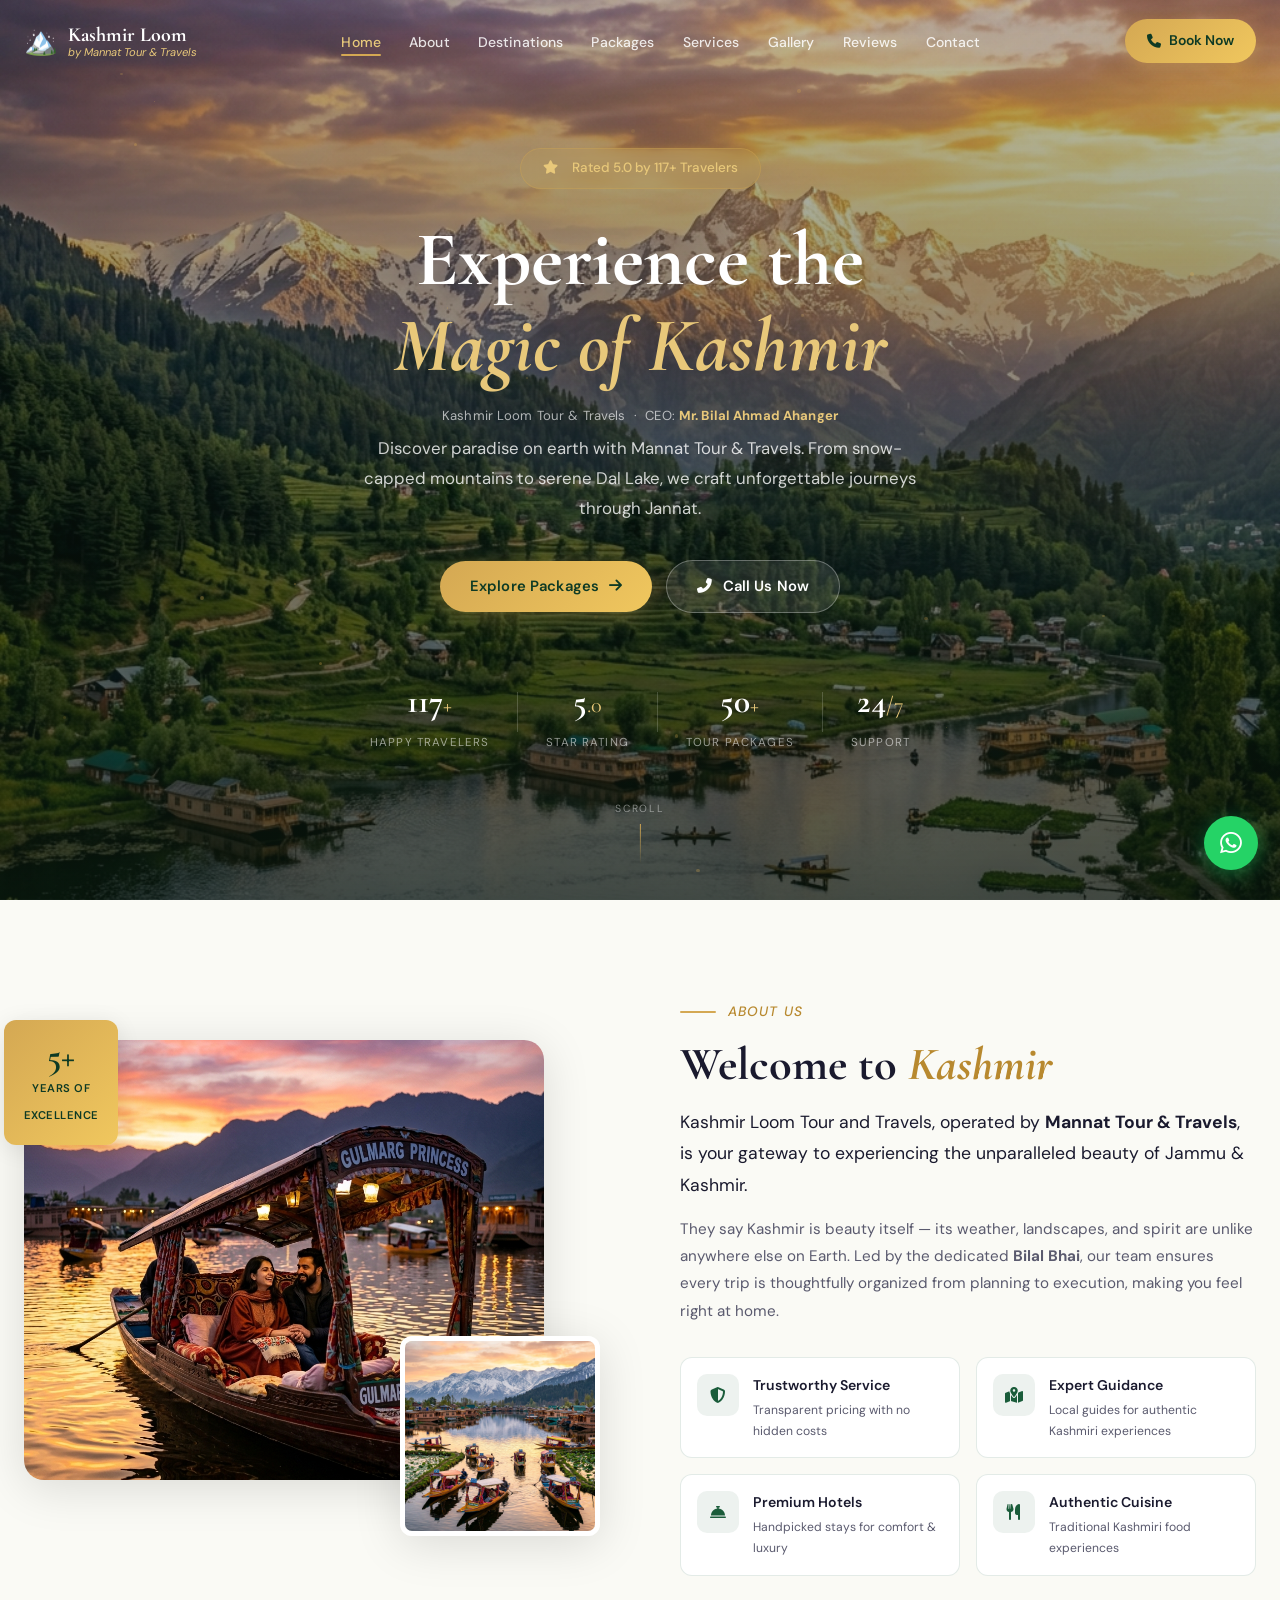
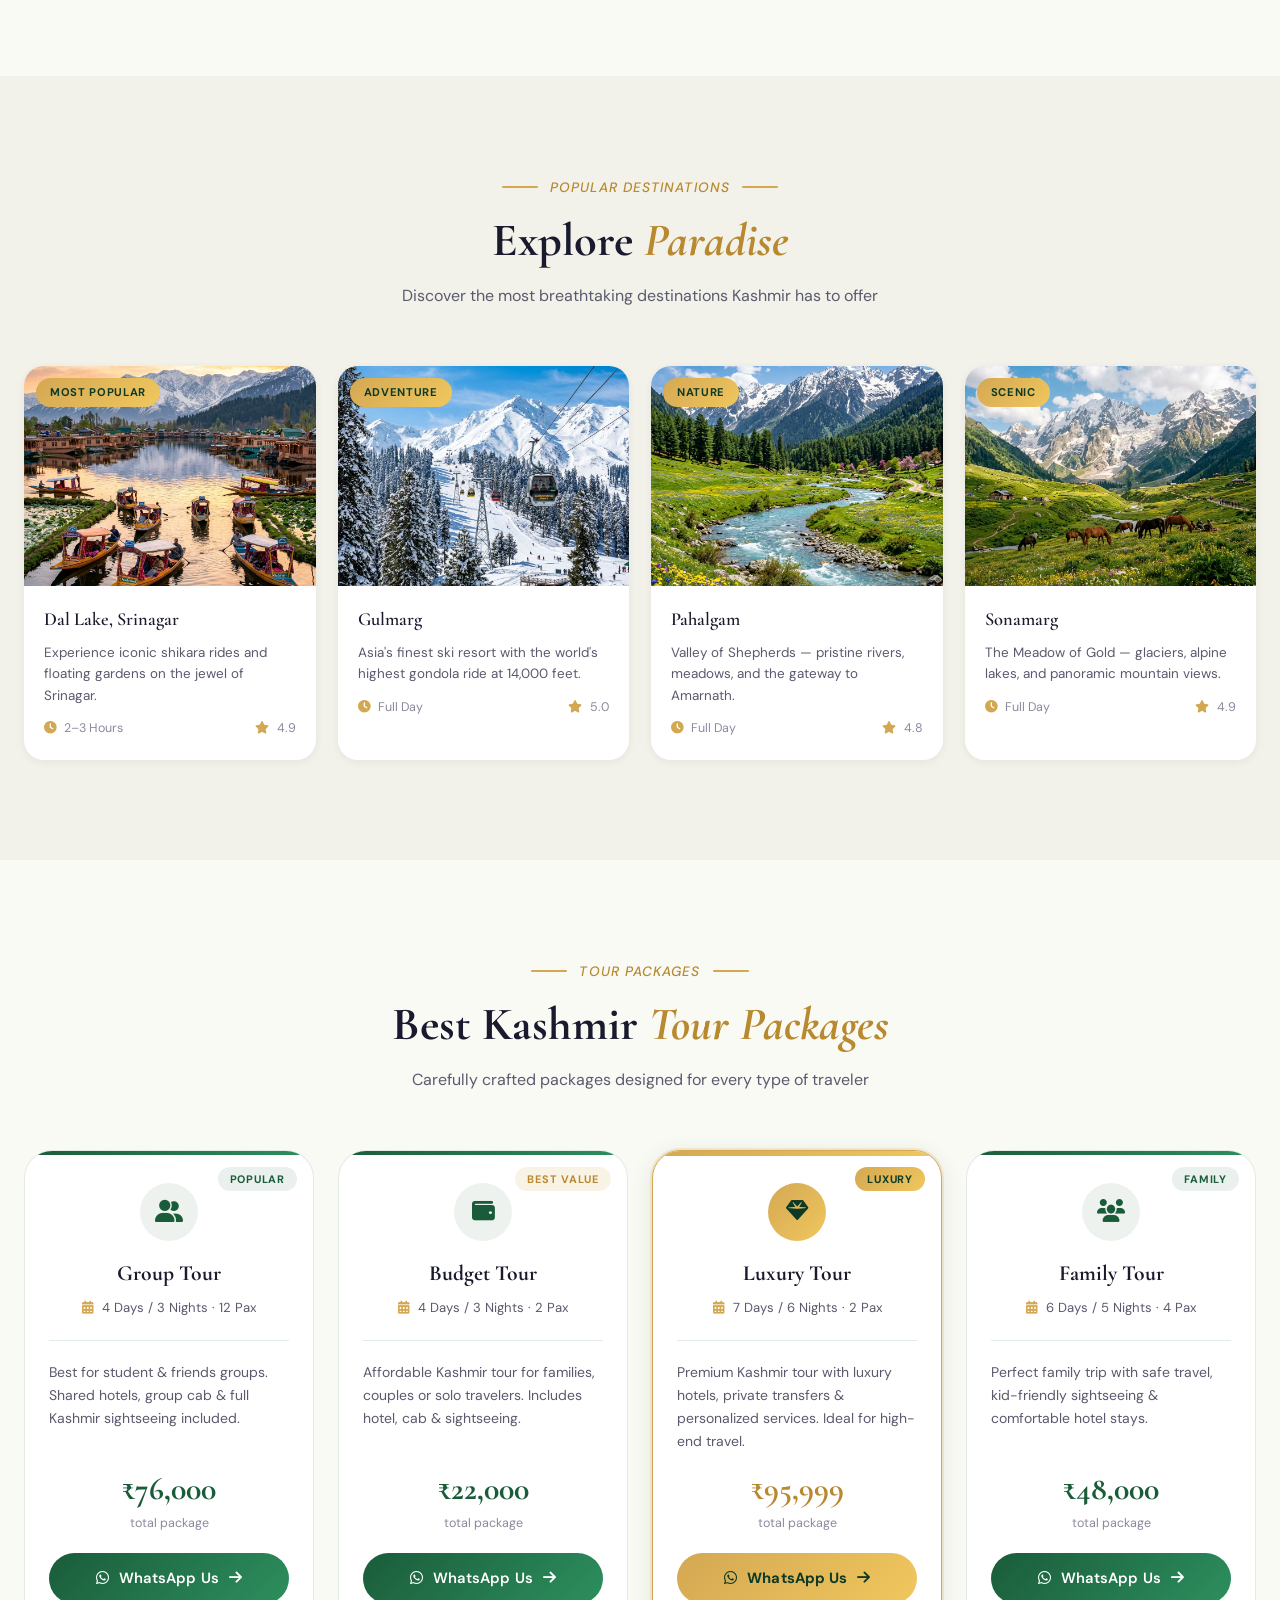
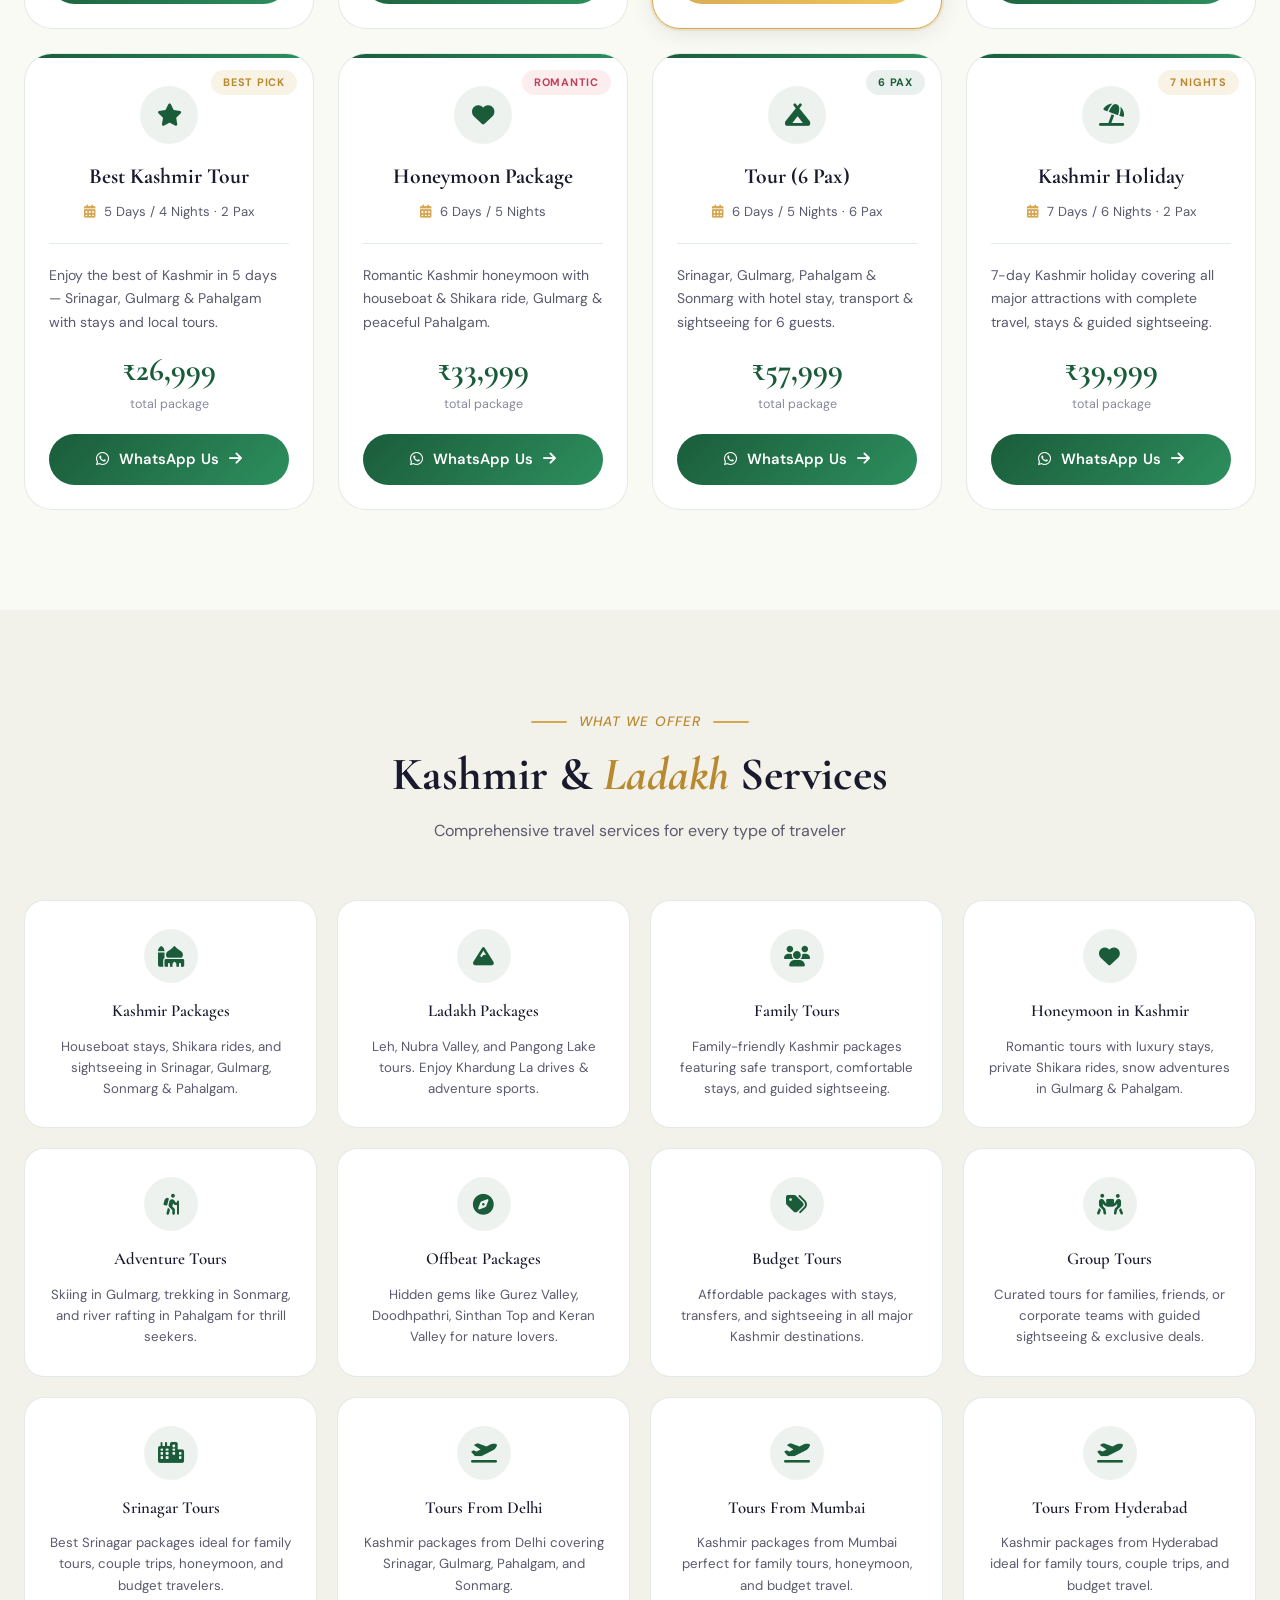
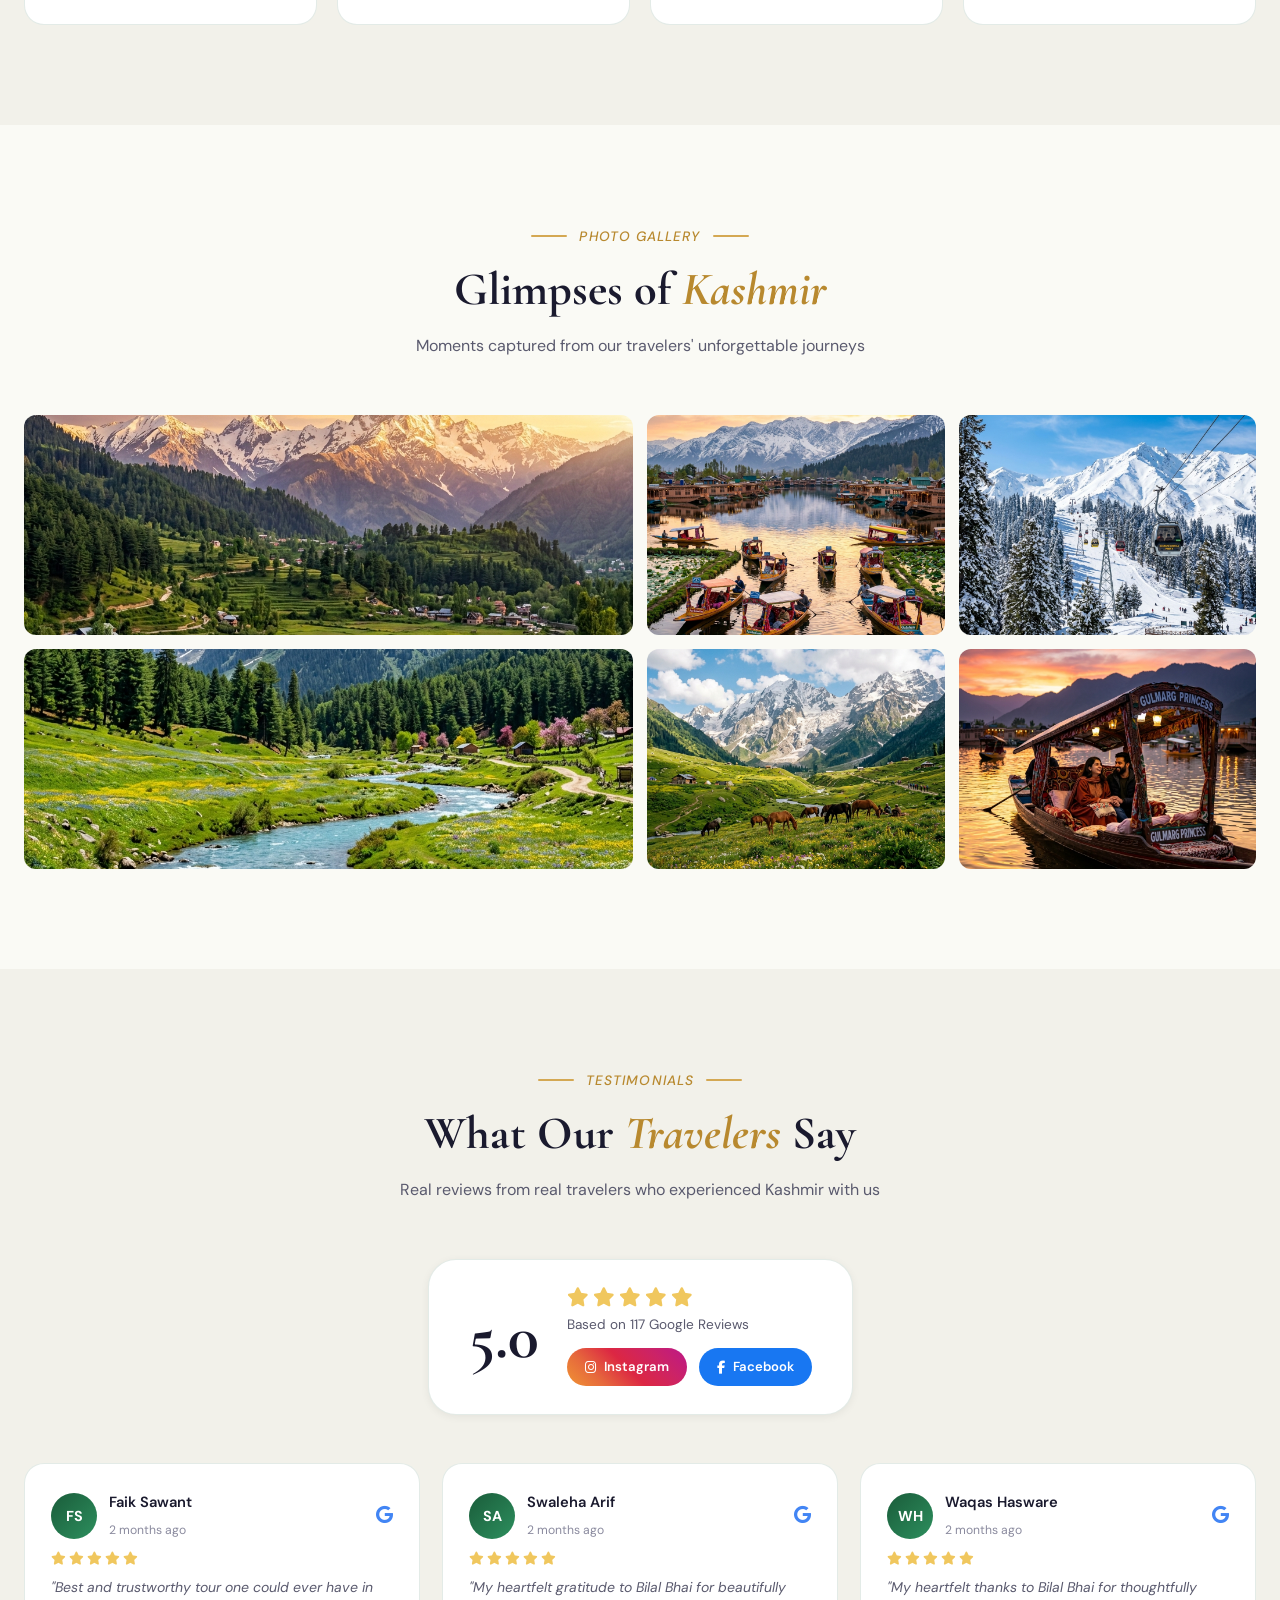
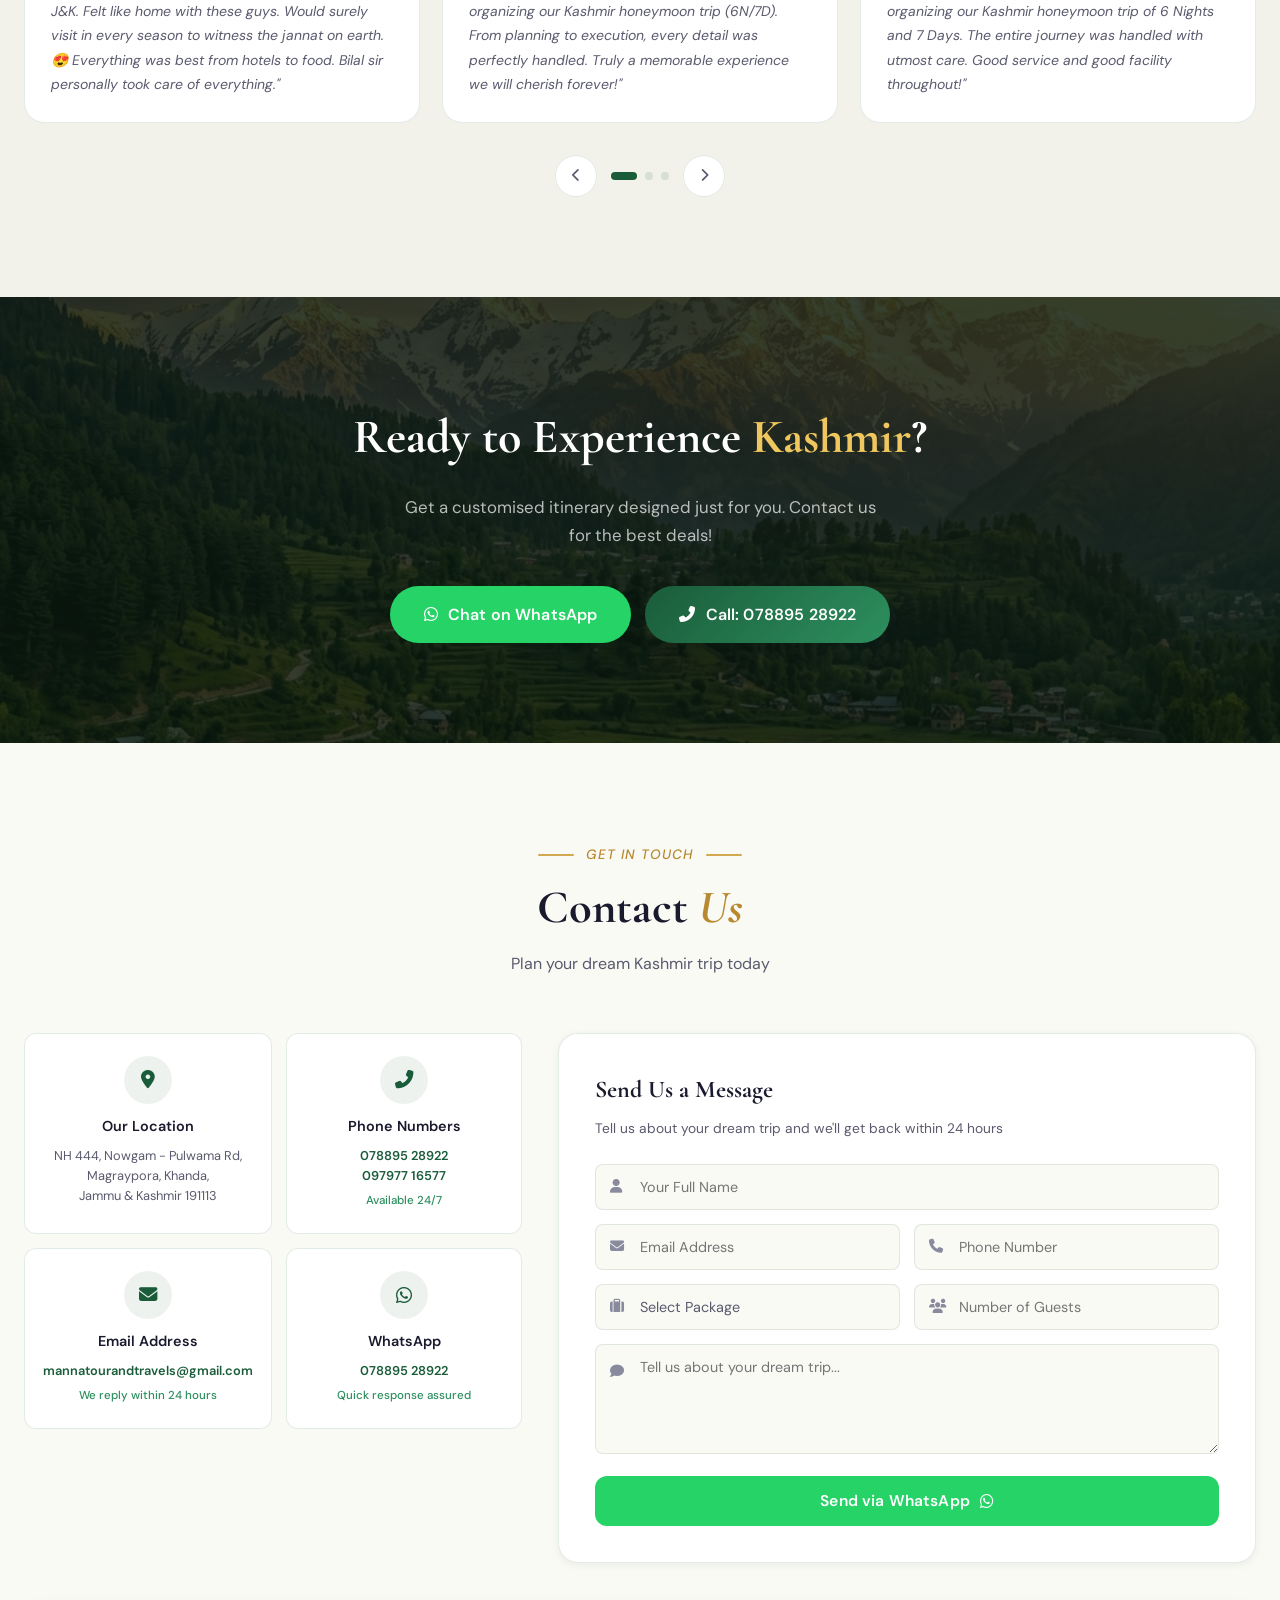
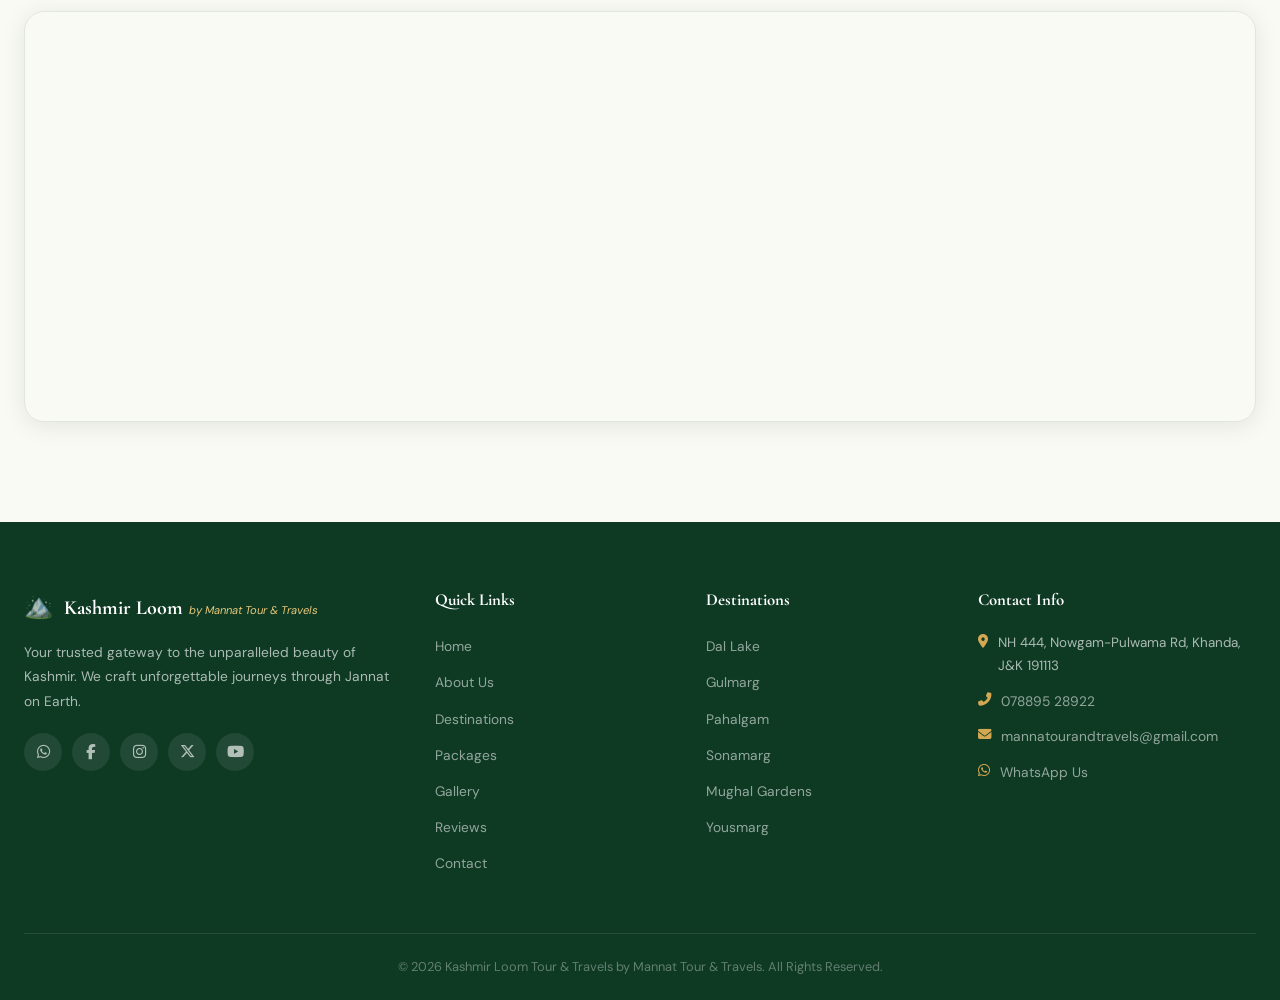
==== commit 1ddcae05: "Add files via upload" ====
--- a/index.html
+++ b/index.html
@@ -3,33 +3,43 @@
 <head>
     <meta charset="UTF-8">
     <meta name="viewport" content="width=device-width, initial-scale=1.0">
-    <title>Kashmir Loom Tour & Travels by Mannat Tour & Travels - Experience Jannat on Earth</title>
-    <meta name="description" content="Kashmir Loom Tour and Travels by Mannat Tour & Travels - Your trusted travel agency for unforgettable Kashmir experiences. Honeymoon, family, group, luxury & budget tour packages. Open 24 hours.">
+    <title>Kashmir Loom Tour & Travels by Mannat Tour & Travels — Experience Jannat on Earth</title>
+    <meta name="description" content="Kashmir Loom Tour and Travels by Mannat Tour & Travels — Your trusted travel agency for unforgettable Kashmir experiences. Honeymoon, family, group, luxury & budget tour packages. Open 24 hours.">
     <meta name="keywords" content="Kashmir tours, Mannat Tour Travels, Kashmir honeymoon, Dal Lake, Gulmarg, Pahalgam, Sonamarg, Kashmir travel agency">
+    <meta name="theme-color" content="#1a5c3a">
+    <meta property="og:title" content="Kashmir Loom Tour & Travels — Experience Jannat on Earth">
+    <meta property="og:description" content="Discover paradise on earth with Mannat Tour & Travels. Honeymoon, family, group & luxury Kashmir packages.">
+    <meta property="og:type" content="website">
+
+    <!-- Fonts -->
     <link rel="preconnect" href="https://fonts.googleapis.com">
     <link rel="preconnect" href="https://fonts.gstatic.com" crossorigin>
-    <link href="https://fonts.googleapis.com/css2?family=Playfair+Display:ital,wght@0,400;0,500;0,600;0,700;1,400;1,500&family=Inter:wght@300;400;500;600;700&family=Amiri:ital,wght@0,400;0,700;1,400&display=swap" rel="stylesheet">
+    <link href="https://fonts.googleapis.com/css2?family=Cormorant+Garamond:ital,wght@0,400;0,500;0,600;0,700;1,400;1,600&family=DM+Sans:wght@300;400;500;600&family=Noto+Nastaliq+Urdu:wght@400;700&display=swap" rel="stylesheet">
     <link rel="stylesheet" href="https://cdnjs.cloudflare.com/ajax/libs/font-awesome/6.5.1/css/all.min.css">
     <link rel="stylesheet" href="style.css">
 </head>
 <body>
+
     <!-- Preloader -->
     <div id="preloader">
         <div class="loader-content">
-            <div class="loader-mandala"></div>
-            <p class="loader-text">Welcome to Kashmir</p>
-            <p class="loader-subtext">Jannat on Earth</p>
+            <div class="loader-ring"></div>
+            <p class="loader-title">Kashmir Loom</p>
+            <p class="loader-sub">Jannat on Earth</p>
         </div>
     </div>
+
+    <!-- Mobile Nav Overlay -->
+    <div class="nav-overlay" id="nav-overlay"></div>
 
     <!-- Navigation -->
     <nav id="navbar" class="navbar">
         <div class="nav-container">
-            <a href="#home" class="nav-logo" id="nav-logo">
-                <span class="logo-icon">🏔️</span>
+            <a href="#home" class="nav-logo">
+                <span class="logo-emblem">🏔️</span>
                 <div class="logo-text">
                     <span class="logo-main">Kashmir Loom</span>
-                    <span class="logo-sub">by Mannat Tour & Travels</span>
+                    <span class="logo-sub">by Mannat Tour &amp; Travels</span>
                 </div>
             </a>
             <ul class="nav-links" id="nav-links">
@@ -42,10 +52,11 @@
                 <li><a href="#reviews" class="nav-link">Reviews</a></li>
                 <li><a href="#contact" class="nav-link">Contact</a></li>
             </ul>
-            <a href="tel:+917889528922" class="nav-cta" id="nav-cta">
-                <i class="fas fa-phone"></i> Book Now
+            <a href="tel:+917889528922" class="nav-cta">
+                <i class="fas fa-phone"></i>
+                <span>Book Now</span>
             </a>
-            <button class="nav-toggle" id="nav-toggle" aria-label="Toggle navigation">
+            <button class="nav-toggle" id="nav-toggle" aria-label="Toggle navigation" aria-expanded="false">
                 <span></span>
                 <span></span>
                 <span></span>
@@ -56,29 +67,29 @@
     <!-- Hero Section -->
     <section id="home" class="hero">
         <div class="hero-bg">
-            <img src="images/hero-bg.png" alt="Kashmir Mountain Landscape" class="hero-bg-img">
+            <img src="images/hero-bg.png" alt="Kashmir Mountain Landscape" class="hero-bg-img" fetchpriority="high">
             <div class="hero-overlay"></div>
         </div>
         <div class="hero-particles" id="hero-particles"></div>
         <div class="hero-content">
             <div class="hero-badge">
-                <span class="badge-star">★</span> Rated 5.0 by 117+ Travelers
+                <i class="fas fa-star"></i>&nbsp; Rated 5.0 by 117+ Travelers
             </div>
             <h1 class="hero-title">
                 <span class="hero-title-line">Experience the</span>
                 <span class="hero-title-line hero-title-accent">Magic of Kashmir</span>
             </h1>
-            <p class="hero-subtitle" style="font-size:0.85rem;opacity:0.7;margin-bottom:2px;">Kashmir Loom Tour & Travels by Mannat Tour & Travels</p>
-            <p class="hero-subtitle" style="font-size:0.85rem;opacity:0.9;margin-bottom:8px;font-weight:bold;color:var(--clr-accent-light);">CEO: Mr. Bilal Ahmad Ahanger</p>
-            <p class="hero-subtitle" style="max-width: 700px; margin: 0 auto 32px;">
-                Discover paradise on earth with Mannat Tour & Travels. We specialize in curating immersive, luxurious, and budget-friendly Kashmir & Ladakh holiday experiences. From the snow-capped peaks of Gulmarg to the serene shikara rides on Dal Lake, we craft unforgettable journeys in Jannat tailored just for you.
+            <p class="hero-brand-line">Kashmir Loom Tour &amp; Travels &nbsp;·&nbsp; CEO: <strong>Mr. Bilal Ahmad Ahanger</strong></p>
+            <p class="hero-subtitle">
+                Discover paradise on earth with Mannat Tour &amp; Travels. From snow-capped
+                mountains to serene Dal Lake, we craft unforgettable journeys through Jannat.
             </p>
             <div class="hero-cta-group">
-                <a href="#packages" class="btn btn-primary" id="hero-explore-btn">
+                <a href="#packages" class="btn btn-primary">
                     <span>Explore Packages</span>
                     <i class="fas fa-arrow-right"></i>
                 </a>
-                <a href="tel:+917889528922" class="btn btn-secondary" id="hero-call-btn">
+                <a href="tel:+917889528922" class="btn btn-ghost">
                     <i class="fas fa-phone-alt"></i>
                     <span>Call Us Now</span>
                 </a>
@@ -106,8 +117,8 @@
             </div>
         </div>
         <div class="hero-scroll">
-            <a href="#about" class="scroll-indicator" id="scroll-indicator">
-                <span class="scroll-text">Scroll Down</span>
+            <a href="#about" class="scroll-indicator">
+                <span class="scroll-text">Scroll</span>
                 <div class="scroll-line"></div>
             </a>
         </div>
@@ -119,14 +130,14 @@
             <div class="about-grid">
                 <div class="about-images">
                     <div class="about-img-main">
-                        <img src="images/shikara.png" alt="Shikara Ride on Dal Lake">
+                        <img src="images/shikara.png" alt="Shikara Ride on Dal Lake" loading="lazy">
                     </div>
                     <div class="about-img-float">
-                        <img src="images/dal-lake.png" alt="Dal Lake Kashmir">
-                    </div>
-                    <div class="about-experience-badge">
-                        <span class="exp-number">5+</span>
-                        <span class="exp-text">Years of<br>Excellence</span>
+                        <img src="images/dal-lake.png" alt="Dal Lake Kashmir" loading="lazy">
+                    </div>
+                    <div class="about-badge">
+                        <span class="badge-num">5+</span>
+                        <span class="badge-txt">Years of<br>Excellence</span>
                     </div>
                 </div>
                 <div class="about-content">
@@ -134,16 +145,16 @@
                         <span class="label-line"></span>
                         <span class="label-text">About Us</span>
                     </div>
-                    <h2 class="section-title">Welcome to <span class="text-accent">Kashmir</span></h2>
+                    <h2 class="section-title">Welcome to <em>Kashmir</em></h2>
                     <p class="about-lead">
-                        Kashmir Loom Tour and Travels, operated by <strong>Mannat Tour & Travels</strong>, 
-                        is your gateway to experiencing the unparalleled beauty of Jammu & Kashmir.
+                        Kashmir Loom Tour and Travels, operated by <strong>Mannat Tour &amp; Travels</strong>,
+                        is your gateway to experiencing the unparalleled beauty of Jammu &amp; Kashmir.
                     </p>
                     <p class="about-text">
-                        It is said that Kashmir is known by the same name because Kashmir is different from 
-                        the beauty and places of Kashmir. The weather here is natural. Led by the dedicated 
-                        <strong>Bilal Bhai</strong>, our team ensures every trip is thoughtfully organized — 
-                        from planning to execution, making you feel right at home.
+                        They say Kashmir is beauty itself — its weather, landscapes, and spirit are unlike
+                        anywhere else on Earth. Led by the dedicated <strong>Bilal Bhai</strong>, our team
+                        ensures every trip is thoughtfully organized from planning to execution, making
+                        you feel right at home.
                     </p>
                     <div class="about-features">
                         <div class="feature-item">
@@ -164,7 +175,7 @@
                             <div class="feature-icon"><i class="fas fa-concierge-bell"></i></div>
                             <div class="feature-info">
                                 <h4>Premium Hotels</h4>
-                                <p>Handpicked stays for comfort & luxury</p>
+                                <p>Handpicked stays for comfort &amp; luxury</p>
                             </div>
                         </div>
                         <div class="feature-item">
@@ -189,32 +200,28 @@
                     <span class="label-text">Popular Destinations</span>
                     <span class="label-line"></span>
                 </div>
-                <h2 class="section-title">Explore <span class="text-accent">Paradise</span></h2>
+                <h2 class="section-title">Explore <em>Paradise</em></h2>
                 <p class="section-subtitle">Discover the most breathtaking destinations Kashmir has to offer</p>
             </div>
             <div class="destinations-grid">
-                <div class="destination-card" id="dest-dal-lake">
+                <div class="destination-card">
                     <div class="dest-img">
-                        <img src="images/dal-lake.png" alt="Dal Lake Srinagar">
-                        <div class="dest-overlay">
-                            <span class="dest-tag">Most Popular</span>
-                        </div>
+                        <img src="images/dal-lake.png" alt="Dal Lake Srinagar" loading="lazy">
+                        <span class="dest-tag">Most Popular</span>
                     </div>
                     <div class="dest-content">
                         <h3>Dal Lake, Srinagar</h3>
-                        <p>Experience the iconic shikara rides and floating gardens on the jewel of Srinagar.</p>
+                        <p>Experience iconic shikara rides and floating gardens on the jewel of Srinagar.</p>
                         <div class="dest-meta">
-                            <span><i class="fas fa-clock"></i> 2-3 Hours</span>
+                            <span><i class="fas fa-clock"></i> 2–3 Hours</span>
                             <span><i class="fas fa-star"></i> 4.9</span>
                         </div>
                     </div>
                 </div>
-                <div class="destination-card" id="dest-gulmarg">
+                <div class="destination-card">
                     <div class="dest-img">
-                        <img src="images/gulmarg.png" alt="Gulmarg">
-                        <div class="dest-overlay">
-                            <span class="dest-tag">Adventure</span>
-                        </div>
+                        <img src="images/gulmarg.png" alt="Gulmarg" loading="lazy">
+                        <span class="dest-tag">Adventure</span>
                     </div>
                     <div class="dest-content">
                         <h3>Gulmarg</h3>
@@ -225,12 +232,10 @@
                         </div>
                     </div>
                 </div>
-                <div class="destination-card" id="dest-pahalgam">
+                <div class="destination-card">
                     <div class="dest-img">
-                        <img src="images/pahalgam.png" alt="Pahalgam">
-                        <div class="dest-overlay">
-                            <span class="dest-tag">Nature</span>
-                        </div>
+                        <img src="images/pahalgam.png" alt="Pahalgam" loading="lazy">
+                        <span class="dest-tag">Nature</span>
                     </div>
                     <div class="dest-content">
                         <h3>Pahalgam</h3>
@@ -241,12 +246,10 @@
                         </div>
                     </div>
                 </div>
-                <div class="destination-card" id="dest-sonamarg">
+                <div class="destination-card">
                     <div class="dest-img">
-                        <img src="images/sonamarg.png" alt="Sonamarg">
-                        <div class="dest-overlay">
-                            <span class="dest-tag">Scenic</span>
-                        </div>
+                        <img src="images/sonamarg.png" alt="Sonamarg" loading="lazy">
+                        <span class="dest-tag">Scenic</span>
                     </div>
                     <div class="dest-content">
                         <h3>Sonamarg</h3>
@@ -270,138 +273,171 @@
                     <span class="label-text">Tour Packages</span>
                     <span class="label-line"></span>
                 </div>
-                <h2 class="section-title">Best Kashmir <span class="text-accent">Tour Packages</span></h2>
-                <p class="section-subtitle">Choose from our carefully crafted tour packages designed for every traveler</p>
+                <h2 class="section-title">Best Kashmir <em>Tour Packages</em></h2>
+                <p class="section-subtitle">Carefully crafted packages designed for every type of traveler</p>
             </div>
             <div class="packages-grid">
-                <div class="package-card" id="pkg-group">
-                    <div class="package-badge">Popular</div>
+
+                <!-- Group Tour -->
+                <div class="package-card">
+                    <div class="package-badge badge-popular">Popular</div>
                     <div class="package-header">
                         <div class="package-icon"><i class="fas fa-user-friends"></i></div>
-                        <h3>Kashmir Group Tour</h3>
+                        <h3>Group Tour</h3>
                         <p class="package-duration"><i class="fas fa-calendar-alt"></i> 4 Days / 3 Nights · 12 Pax</p>
                     </div>
                     <div class="package-body">
-                        <p class="package-desc">Best for student & friends groups. Shared hotels, group cab & full Kashmir sightseeing included.</p>
+                        <p class="package-desc">Best for student &amp; friends groups. Shared hotels, group cab &amp; full Kashmir sightseeing included.</p>
                         <div class="package-price">
                             <span class="price-amount">₹76,000</span>
-                            <span class="price-per">total package</span>
-                        </div>
-                        <a href="booking.html?pkg=pkg-group" class="btn btn-package" id="pkg-group-btn"><i class="fas fa-calendar-check"></i> Book Now <i class="fas fa-arrow-right"></i></a>
-                    </div>
-                </div>
-                <div class="package-card" id="pkg-budget">
-                    <div class="package-badge">Featured</div>
+                            <span class="price-label">total package</span>
+                        </div>
+                        <a href="https://wa.me/917889528922?text=Hi%2C%20I%20am%20interested%20in%20Kashmir%20Group%20Tour%20Package%20(12%20Pax)" target="_blank" rel="noopener" class="btn btn-package">
+                            <i class="fab fa-whatsapp"></i> WhatsApp Us <i class="fas fa-arrow-right"></i>
+                        </a>
+                    </div>
+                </div>
+
+                <!-- Budget Tour -->
+                <div class="package-card">
+                    <div class="package-badge badge-value">Best Value</div>
                     <div class="package-header">
                         <div class="package-icon"><i class="fas fa-wallet"></i></div>
-                        <h3>Budget Kashmir Tour</h3>
+                        <h3>Budget Tour</h3>
                         <p class="package-duration"><i class="fas fa-calendar-alt"></i> 4 Days / 3 Nights · 2 Pax</p>
                     </div>
                     <div class="package-body">
-                        <p class="package-desc">Affordable Kashmir tour for families, couples or solo travelers. Includes hotel, cab & sightseeing at best rates.</p>
+                        <p class="package-desc">Affordable Kashmir tour for families, couples or solo travelers. Includes hotel, cab &amp; sightseeing.</p>
                         <div class="package-price">
                             <span class="price-amount">₹22,000</span>
-                            <span class="price-per">total package</span>
-                        </div>
-                        <a href="booking.html?pkg=pkg-budget" class="btn btn-package" id="pkg-budget-btn"><i class="fas fa-calendar-check"></i> Book Now <i class="fas fa-arrow-right"></i></a>
-                    </div>
-                </div>
-                <div class="package-card featured" id="pkg-luxury">
-                    <div class="package-badge">Featured</div>
+                            <span class="price-label">total package</span>
+                        </div>
+                        <a href="https://wa.me/917889528922?text=Hi%2C%20I%20am%20interested%20in%20Budget%20Kashmir%20Tour%20Package" target="_blank" rel="noopener" class="btn btn-package">
+                            <i class="fab fa-whatsapp"></i> WhatsApp Us <i class="fas fa-arrow-right"></i>
+                        </a>
+                    </div>
+                </div>
+
+                <!-- Luxury Tour — Featured -->
+                <div class="package-card package-featured">
+                    <div class="package-badge badge-luxury">Luxury</div>
                     <div class="package-header">
                         <div class="package-icon"><i class="fas fa-gem"></i></div>
-                        <h3>Luxury Kashmir Tour</h3>
+                        <h3>Luxury Tour</h3>
                         <p class="package-duration"><i class="fas fa-calendar-alt"></i> 7 Days / 6 Nights · 2 Pax</p>
                     </div>
                     <div class="package-body">
-                        <p class="package-desc">Premium Kashmir tour with luxury hotels, private transfers & personalized services. Ideal for high-end travel.</p>
+                        <p class="package-desc">Premium Kashmir tour with luxury hotels, private transfers &amp; personalized services. Ideal for high-end travel.</p>
                         <div class="package-price">
                             <span class="price-amount">₹95,999</span>
-                            <span class="price-per">total package</span>
-                        </div>
-                        <a href="booking.html?pkg=pkg-luxury" class="btn btn-package" id="pkg-luxury-btn"><i class="fas fa-calendar-check"></i> Book Now <i class="fas fa-arrow-right"></i></a>
-                    </div>
-                </div>
-                <div class="package-card" id="pkg-family">
-                    <div class="package-badge">Featured</div>
+                            <span class="price-label">total package</span>
+                        </div>
+                        <a href="https://wa.me/917889528922?text=Hi%2C%20I%20am%20interested%20in%20Luxury%20Kashmir%20Tour%20Package" target="_blank" rel="noopener" class="btn btn-package-featured">
+                            <i class="fab fa-whatsapp"></i> WhatsApp Us <i class="fas fa-arrow-right"></i>
+                        </a>
+                    </div>
+                </div>
+
+                <!-- Family Tour -->
+                <div class="package-card">
+                    <div class="package-badge badge-popular">Family</div>
                     <div class="package-header">
                         <div class="package-icon"><i class="fas fa-users"></i></div>
-                        <h3>Family Kashmir Tour</h3>
+                        <h3>Family Tour</h3>
                         <p class="package-duration"><i class="fas fa-calendar-alt"></i> 6 Days / 5 Nights · 4 Pax</p>
                     </div>
                     <div class="package-body">
-                        <p class="package-desc">Perfect Kashmir family trip with safe travel, kid-friendly sightseeing & comfortable hotel stays in top destinations.</p>
+                        <p class="package-desc">Perfect family trip with safe travel, kid-friendly sightseeing &amp; comfortable hotel stays.</p>
                         <div class="package-price">
                             <span class="price-amount">₹48,000</span>
-                            <span class="price-per">total package</span>
-                        </div>
-                        <a href="booking.html?pkg=pkg-family" class="btn btn-package" id="pkg-family-btn"><i class="fas fa-calendar-check"></i> Book Now <i class="fas fa-arrow-right"></i></a>
-                    </div>
-                </div>
-                <div class="package-card" id="pkg-best">
-                    <div class="package-badge">Featured</div>
+                            <span class="price-label">total package</span>
+                        </div>
+                        <a href="https://wa.me/917889528922?text=Hi%2C%20I%20am%20interested%20in%20Family%20Kashmir%20Tour%20Package" target="_blank" rel="noopener" class="btn btn-package">
+                            <i class="fab fa-whatsapp"></i> WhatsApp Us <i class="fas fa-arrow-right"></i>
+                        </a>
+                    </div>
+                </div>
+
+                <!-- Best Tour -->
+                <div class="package-card">
+                    <div class="package-badge badge-value">Best Pick</div>
                     <div class="package-header">
                         <div class="package-icon"><i class="fas fa-star"></i></div>
                         <h3>Best Kashmir Tour</h3>
                         <p class="package-duration"><i class="fas fa-calendar-alt"></i> 5 Days / 4 Nights · 2 Pax</p>
                     </div>
                     <div class="package-body">
-                        <p class="package-desc">Enjoy the best of Kashmir in 5 days. Visit Srinagar, Gulmarg & Pahalgam with stays, transport & local tours included.</p>
+                        <p class="package-desc">Enjoy the best of Kashmir in 5 days — Srinagar, Gulmarg &amp; Pahalgam with stays and local tours.</p>
                         <div class="package-price">
                             <span class="price-amount">₹26,999</span>
-                            <span class="price-per">total package</span>
-                        </div>
-                        <a href="booking.html?pkg=pkg-best" class="btn btn-package" id="pkg-best-btn"><i class="fas fa-calendar-check"></i> Book Now <i class="fas fa-arrow-right"></i></a>
-                    </div>
-                </div>
-                <div class="package-card" id="pkg-honeymoon">
-                    <div class="package-badge">Featured</div>
+                            <span class="price-label">total package</span>
+                        </div>
+                        <a href="https://wa.me/917889528922?text=Hi%2C%20I%20am%20interested%20in%20Best%20Kashmir%20Tour%20Package" target="_blank" rel="noopener" class="btn btn-package">
+                            <i class="fab fa-whatsapp"></i> WhatsApp Us <i class="fas fa-arrow-right"></i>
+                        </a>
+                    </div>
+                </div>
+
+                <!-- Honeymoon -->
+                <div class="package-card">
+                    <div class="package-badge badge-romance">Romantic</div>
                     <div class="package-header">
                         <div class="package-icon"><i class="fas fa-heart"></i></div>
-                        <h3>Kashmir Honeymoon</h3>
+                        <h3>Honeymoon Package</h3>
                         <p class="package-duration"><i class="fas fa-calendar-alt"></i> 6 Days / 5 Nights</p>
                     </div>
                     <div class="package-body">
-                        <p class="package-desc">Romantic honeymoon in Kashmir with stays in Srinagar, Gulmarg & Pahalgam. Private car, houseboat & Shikara ride included.</p>
+                        <p class="package-desc">Romantic Kashmir honeymoon with houseboat &amp; Shikara ride, Gulmarg &amp; peaceful Pahalgam.</p>
                         <div class="package-price">
                             <span class="price-amount">₹33,999</span>
-                            <span class="price-per">total package</span>
-                        </div>
-                        <a href="booking.html?pkg=pkg-honeymoon" class="btn btn-package" id="pkg-honeymoon-btn"><i class="fas fa-calendar-check"></i> Book Now <i class="fas fa-arrow-right"></i></a>
-                    </div>
-                </div>
-                <div class="package-card" id="pkg-6pax">
-                    <div class="package-badge">Featured</div>
+                            <span class="price-label">total package</span>
+                        </div>
+                        <a href="https://wa.me/917889528922?text=Hi%2C%20I%20am%20interested%20in%20Kashmir%20Honeymoon%20Package" target="_blank" rel="noopener" class="btn btn-package">
+                            <i class="fab fa-whatsapp"></i> WhatsApp Us <i class="fas fa-arrow-right"></i>
+                        </a>
+                    </div>
+                </div>
+
+                <!-- 6 Pax -->
+                <div class="package-card">
+                    <div class="package-badge badge-popular">6 Pax</div>
                     <div class="package-header">
                         <div class="package-icon"><i class="fas fa-campground"></i></div>
-                        <h3>Kashmir Tour (6 Pax)</h3>
+                        <h3>Tour (6 Pax)</h3>
                         <p class="package-duration"><i class="fas fa-calendar-alt"></i> 6 Days / 5 Nights · 6 Pax</p>
                     </div>
                     <div class="package-body">
-                        <p class="package-desc">Explore Srinagar, Gulmarg, Pahalgam & Sonmarg with this 6-day Kashmir tour package. Includes hotel stay, transport & sightseeing.</p>
+                        <p class="package-desc">Srinagar, Gulmarg, Pahalgam &amp; Sonmarg with hotel stay, transport &amp; sightseeing for 6 guests.</p>
                         <div class="package-price">
                             <span class="price-amount">₹57,999</span>
-                            <span class="price-per">total package</span>
-                        </div>
-                        <a href="booking.html?pkg=pkg-6pax" class="btn btn-package" id="pkg-6pax-btn"><i class="fas fa-calendar-check"></i> Book Now <i class="fas fa-arrow-right"></i></a>
-                    </div>
-                </div>
-                <div class="package-card" id="pkg-holiday">
-                    <div class="package-badge">Featured</div>
+                            <span class="price-label">total package</span>
+                        </div>
+                        <a href="https://wa.me/917889528922?text=Hi%2C%20I%20am%20interested%20in%20Kashmir%20Tour%20Package%20(6%20Pax)" target="_blank" rel="noopener" class="btn btn-package">
+                            <i class="fab fa-whatsapp"></i> WhatsApp Us <i class="fas fa-arrow-right"></i>
+                        </a>
+                    </div>
+                </div>
+
+                <!-- Kashmir Holiday -->
+                <div class="package-card">
+                    <div class="package-badge badge-value">7 Nights</div>
                     <div class="package-header">
                         <div class="package-icon"><i class="fas fa-umbrella-beach"></i></div>
                         <h3>Kashmir Holiday</h3>
                         <p class="package-duration"><i class="fas fa-calendar-alt"></i> 7 Days / 6 Nights · 2 Pax</p>
                     </div>
                     <div class="package-body">
-                        <p class="package-desc">Book a 7-day Kashmir holiday covering all major attractions with complete travel, stays, and guided sightseeing included.</p>
+                        <p class="package-desc">7-day Kashmir holiday covering all major attractions with complete travel, stays &amp; guided sightseeing.</p>
                         <div class="package-price">
                             <span class="price-amount">₹39,999</span>
-                            <span class="price-per">total package</span>
-                        </div>
-                        <a href="booking.html?pkg=pkg-holiday" class="btn btn-package" id="pkg-holiday-btn"><i class="fas fa-calendar-check"></i> Book Now <i class="fas fa-arrow-right"></i></a>
-                    </div>
-                </div>
+                            <span class="price-label">total package</span>
+                        </div>
+                        <a href="https://wa.me/917889528922?text=Hi%2C%20I%20am%20interested%20in%20Kashmir%20Holiday%20Package" target="_blank" rel="noopener" class="btn btn-package">
+                            <i class="fab fa-whatsapp"></i> WhatsApp Us <i class="fas fa-arrow-right"></i>
+                        </a>
+                    </div>
+                </div>
+
             </div>
         </div>
     </section>
@@ -412,25 +448,73 @@
             <div class="section-header text-center">
                 <div class="section-label center">
                     <span class="label-line"></span>
-                    <span class="label-text">What We Serve</span>
-                    <span class="label-line"></span>
-                </div>
-                <h2 class="section-title">Explore Our Top <span class="text-accent">Kashmir & Ladakh</span> Tour Packages</h2>
+                    <span class="label-text">What We Offer</span>
+                    <span class="label-line"></span>
+                </div>
+                <h2 class="section-title">Kashmir &amp; <em>Ladakh</em> Services</h2>
                 <p class="section-subtitle">Comprehensive travel services for every type of traveler</p>
             </div>
             <div class="services-grid">
-                <div class="service-card"><div class="service-icon"><i class="fas fa-mosque"></i></div><h4>Kashmir Tour Packages</h4><p>Book the best Kashmir tour packages with houseboat stays, Shikara rides, and sightseeing in Srinagar, Gulmarg, Sonmarg & Pahalgam.</p><a href="booking.html?pkg=pkg-best" class="btn btn-primary" style="margin-top: 20px; padding: 10px 24px; font-size: 0.9rem;">Book Now</a></div>
-                <div class="service-card"><div class="service-icon"><i class="fas fa-mountain"></i></div><h4>Ladakh Tour Packages</h4><p>Book top Ladakh tour packages with stays in Leh, Nubra Valley, and Pangong Lake. Enjoy Khardung La drives & adventure sports.</p><a href="https://wa.me/917889528922?text=Hi%2C%20I%20am%20interested%20in%20Ladakh%20Tour%20Packages" target="_blank" class="btn btn-primary" style="margin-top: 20px; padding: 10px 24px; font-size: 0.9rem;">Book Now</a></div>
-                <div class="service-card"><div class="service-icon"><i class="fas fa-users"></i></div><h4>Family Tour Packages</h4><p>Explore Kashmir with family-friendly tour packages featuring safe transport, comfortable stays, and guided sightseeing.</p><a href="booking.html?pkg=pkg-family" class="btn btn-primary" style="margin-top: 20px; padding: 10px 24px; font-size: 0.9rem;">Book Now</a></div>
-                <div class="service-card"><div class="service-icon"><i class="fas fa-heart"></i></div><h4>Honeymoon in Kashmir</h4><p>Romantic Kashmir honeymoon tours with luxury stays, private Shikara rides, snowy adventures in Gulmarg & peaceful Pahalgam.</p><a href="booking.html?pkg=pkg-honeymoon" class="btn btn-primary" style="margin-top: 20px; padding: 10px 24px; font-size: 0.9rem;">Book Now</a></div>
-                <div class="service-card"><div class="service-icon"><i class="fas fa-hiking"></i></div><h4>Adventure Tour Packages</h4><p>Experience skiing in Gulmarg, trekking in Sonmarg, and rafting in Pahalgam. Perfect for thrill seekers and nature lovers.</p><a href="https://wa.me/917889528922?text=Hi%2C%20I%20am%20interested%20in%20Adventure%20Tour%20Packages" target="_blank" class="btn btn-primary" style="margin-top: 20px; padding: 10px 24px; font-size: 0.9rem;">Book Now</a></div>
-                <div class="service-card"><div class="service-icon"><i class="fas fa-compass"></i></div><h4>Offbeat Tour Packages</h4><p>Discover hidden gems like Gurez Valley, Doodhpathri, Sinthan Top and Keran Valley. Perfect for nature lovers seeking peace.</p><a href="https://wa.me/917889528922?text=Hi%2C%20I%20am%20interested%20in%20Offbeat%20Tour%20Packages" target="_blank" class="btn btn-primary" style="margin-top: 20px; padding: 10px 24px; font-size: 0.9rem;">Book Now</a></div>
-                <div class="service-card"><div class="service-icon"><i class="fas fa-tags"></i></div><h4>Cheap Kashmir Tours</h4><p>Affordable budget tour packages with stays, transfers, and sightseeing in Srinagar, Gulmarg, Sonamarg & Pahalgam.</p><a href="booking.html?pkg=pkg-budget" class="btn btn-primary" style="margin-top: 20px; padding: 10px 24px; font-size: 0.9rem;">Book Now</a></div>
-                <div class="service-card"><div class="service-icon"><i class="fas fa-people-carry"></i></div><h4>Kashmir Group Tours</h4><p>Curated group tours perfect for families, friends, or corporate teams with guided sightseeing & exclusive deals.</p><a href="booking.html?pkg=pkg-group" class="btn btn-primary" style="margin-top: 20px; padding: 10px 24px; font-size: 0.9rem;">Book Now</a></div>
-                <div class="service-card"><div class="service-icon"><i class="fas fa-city"></i></div><h4>Best Srinagar Tours</h4><p>Book the best Srinagar tour packages ideal for family tours, couple trips, honeymoon, and budget tours.</p><a href="booking.html?pkg=pkg-holiday" class="btn btn-primary" style="margin-top: 20px; padding: 10px 24px; font-size: 0.9rem;">Book Now</a></div>
-                <div class="service-card"><div class="service-icon"><i class="fas fa-plane-departure"></i></div><h4>Tours From Delhi</h4><p>Kashmir tour packages from Delhi covering Srinagar, Gulmarg, Pahalgam, and Sonmarg — perfect for all trip types.</p><a href="https://wa.me/917889528922?text=Hi%2C%20I%20am%20interested%20in%20Tours%20from%20Delhi" target="_blank" class="btn btn-primary" style="margin-top: 20px; padding: 10px 24px; font-size: 0.9rem;">Book Now</a></div>
-                <div class="service-card"><div class="service-icon"><i class="fas fa-plane-departure"></i></div><h4>Tours From Mumbai</h4><p>Kashmir tour packages from Mumbai perfect for family tours, couple trips, honeymoon, and budget travel.</p><a href="https://wa.me/917889528922?text=Hi%2C%20I%20am%20interested%20in%20Tours%20from%20Mumbai" target="_blank" class="btn btn-primary" style="margin-top: 20px; padding: 10px 24px; font-size: 0.9rem;">Book Now</a></div>
-                <div class="service-card"><div class="service-icon"><i class="fas fa-plane-departure"></i></div><h4>Tours From Hyderabad</h4><p>Kashmir tour packages from Hyderabad ideal for family tours, couple trips, honeymoon, and budget travel.</p><a href="https://wa.me/917889528922?text=Hi%2C%20I%20am%20interested%20in%20Tours%20from%20Hyderabad" target="_blank" class="btn btn-primary" style="margin-top: 20px; padding: 10px 24px; font-size: 0.9rem;">Book Now</a></div>
+                <div class="service-card">
+                    <div class="service-icon"><i class="fas fa-mosque"></i></div>
+                    <h4>Kashmir Packages</h4>
+                    <p>Houseboat stays, Shikara rides, and sightseeing in Srinagar, Gulmarg, Sonmarg &amp; Pahalgam.</p>
+                </div>
+                <div class="service-card">
+                    <div class="service-icon"><i class="fas fa-mountain"></i></div>
+                    <h4>Ladakh Packages</h4>
+                    <p>Leh, Nubra Valley, and Pangong Lake tours. Enjoy Khardung La drives &amp; adventure sports.</p>
+                </div>
+                <div class="service-card">
+                    <div class="service-icon"><i class="fas fa-users"></i></div>
+                    <h4>Family Tours</h4>
+                    <p>Family-friendly Kashmir packages featuring safe transport, comfortable stays, and guided sightseeing.</p>
+                </div>
+                <div class="service-card">
+                    <div class="service-icon"><i class="fas fa-heart"></i></div>
+                    <h4>Honeymoon in Kashmir</h4>
+                    <p>Romantic tours with luxury stays, private Shikara rides, snow adventures in Gulmarg &amp; Pahalgam.</p>
+                </div>
+                <div class="service-card">
+                    <div class="service-icon"><i class="fas fa-hiking"></i></div>
+                    <h4>Adventure Tours</h4>
+                    <p>Skiing in Gulmarg, trekking in Sonmarg, and river rafting in Pahalgam for thrill seekers.</p>
+                </div>
+                <div class="service-card">
+                    <div class="service-icon"><i class="fas fa-compass"></i></div>
+                    <h4>Offbeat Packages</h4>
+                    <p>Hidden gems like Gurez Valley, Doodhpathri, Sinthan Top and Keran Valley for nature lovers.</p>
+                </div>
+                <div class="service-card">
+                    <div class="service-icon"><i class="fas fa-tags"></i></div>
+                    <h4>Budget Tours</h4>
+                    <p>Affordable packages with stays, transfers, and sightseeing in all major Kashmir destinations.</p>
+                </div>
+                <div class="service-card">
+                    <div class="service-icon"><i class="fas fa-people-carry"></i></div>
+                    <h4>Group Tours</h4>
+                    <p>Curated tours for families, friends, or corporate teams with guided sightseeing &amp; exclusive deals.</p>
+                </div>
+                <div class="service-card">
+                    <div class="service-icon"><i class="fas fa-city"></i></div>
+                    <h4>Srinagar Tours</h4>
+                    <p>Best Srinagar packages ideal for family tours, couple trips, honeymoon, and budget travelers.</p>
+                </div>
+                <div class="service-card">
+                    <div class="service-icon"><i class="fas fa-plane-departure"></i></div>
+                    <h4>Tours From Delhi</h4>
+                    <p>Kashmir packages from Delhi covering Srinagar, Gulmarg, Pahalgam, and Sonmarg.</p>
+                </div>
+                <div class="service-card">
+                    <div class="service-icon"><i class="fas fa-plane-departure"></i></div>
+                    <h4>Tours From Mumbai</h4>
+                    <p>Kashmir packages from Mumbai perfect for family tours, honeymoon, and budget travel.</p>
+                </div>
+                <div class="service-card">
+                    <div class="service-icon"><i class="fas fa-plane-departure"></i></div>
+                    <h4>Tours From Hyderabad</h4>
+                    <p>Kashmir packages from Hyderabad ideal for family tours, couple trips, and budget travel.</p>
+                </div>
             </div>
         </div>
     </section>
@@ -444,49 +528,49 @@
                     <span class="label-text">Photo Gallery</span>
                     <span class="label-line"></span>
                 </div>
-                <h2 class="section-title">Glimpses of <span class="text-accent">Kashmir</span></h2>
+                <h2 class="section-title">Glimpses of <em>Kashmir</em></h2>
                 <p class="section-subtitle">Moments captured from our travelers' unforgettable journeys</p>
             </div>
             <div class="gallery-grid">
-                <div class="gallery-item gallery-item-lg" id="gallery-1">
-                    <img src="images/hero-bg.png" alt="Kashmir Mountain View">
-                    <div class="gallery-overlay">
-                        <i class="fas fa-expand"></i>
+                <div class="gallery-item gallery-item-wide">
+                    <img src="images/hero-bg.png" alt="Kashmir Mountain Panorama" loading="lazy">
+                    <div class="gallery-caption">
+                        <i class="fas fa-expand-alt"></i>
                         <span>Kashmir Panorama</span>
                     </div>
                 </div>
-                <div class="gallery-item" id="gallery-2">
-                    <img src="images/dal-lake.png" alt="Dal Lake">
-                    <div class="gallery-overlay">
-                        <i class="fas fa-expand"></i>
+                <div class="gallery-item">
+                    <img src="images/dal-lake.png" alt="Dal Lake" loading="lazy">
+                    <div class="gallery-caption">
+                        <i class="fas fa-expand-alt"></i>
                         <span>Dal Lake</span>
                     </div>
                 </div>
-                <div class="gallery-item" id="gallery-3">
-                    <img src="images/gulmarg.png" alt="Gulmarg">
-                    <div class="gallery-overlay">
-                        <i class="fas fa-expand"></i>
+                <div class="gallery-item">
+                    <img src="images/gulmarg.png" alt="Gulmarg" loading="lazy">
+                    <div class="gallery-caption">
+                        <i class="fas fa-expand-alt"></i>
                         <span>Gulmarg</span>
                     </div>
                 </div>
-                <div class="gallery-item gallery-item-lg" id="gallery-4">
-                    <img src="images/pahalgam.png" alt="Pahalgam">
-                    <div class="gallery-overlay">
-                        <i class="fas fa-expand"></i>
+                <div class="gallery-item gallery-item-wide">
+                    <img src="images/pahalgam.png" alt="Pahalgam Valley" loading="lazy">
+                    <div class="gallery-caption">
+                        <i class="fas fa-expand-alt"></i>
                         <span>Pahalgam Valley</span>
                     </div>
                 </div>
-                <div class="gallery-item" id="gallery-5">
-                    <img src="images/sonamarg.png" alt="Sonamarg">
-                    <div class="gallery-overlay">
-                        <i class="fas fa-expand"></i>
+                <div class="gallery-item">
+                    <img src="images/sonamarg.png" alt="Sonamarg" loading="lazy">
+                    <div class="gallery-caption">
+                        <i class="fas fa-expand-alt"></i>
                         <span>Sonamarg</span>
                     </div>
                 </div>
-                <div class="gallery-item" id="gallery-6">
-                    <img src="images/shikara.png" alt="Shikara Ride">
-                    <div class="gallery-overlay">
-                        <i class="fas fa-expand"></i>
+                <div class="gallery-item">
+                    <img src="images/shikara.png" alt="Shikara Ride" loading="lazy">
+                    <div class="gallery-caption">
+                        <i class="fas fa-expand-alt"></i>
                         <span>Shikara Ride</span>
                     </div>
                 </div>
@@ -503,33 +587,32 @@
                     <span class="label-text">Testimonials</span>
                     <span class="label-line"></span>
                 </div>
-                <h2 class="section-title">What Our <span class="text-accent">Travelers</span> Say</h2>
+                <h2 class="section-title">What Our <em>Travelers</em> Say</h2>
                 <p class="section-subtitle">Real reviews from real travelers who experienced Kashmir with us</p>
             </div>
-            <div class="reviews-rating-summary">
-                <div class="rating-big">
-                    <span class="rating-number">5.0</span>
-                    <div class="rating-stars">
-                        <i class="fas fa-star"></i>
-                        <i class="fas fa-star"></i>
-                        <i class="fas fa-star"></i>
-                        <i class="fas fa-star"></i>
-                        <i class="fas fa-star"></i>
-                    </div>
-                    <span class="rating-count" style="margin-bottom: 16px;">Based on 117 Google Reviews</span>
-                    <div class="review-social-links" style="display: flex; gap: 16px; justify-content: center; flex-wrap: wrap;">
-                        <a href="https://www.instagram.com/the_mannat_tour_and_travels?igsh=MWM3Y3dsdTF4bjJzcA%3D%3D&utm_source=qr" target="_blank" class="btn btn-package" style="background: linear-gradient(45deg, #f09433 0%, #e6683c 25%, #dc2743 50%, #cc2366 75%, #bc1888 100%); width: auto; padding: 10px 24px;">
-                            <i class="fab fa-instagram"></i> Follow on Instagram
-                        </a>
-                        <a href="https://www.facebook.com/share/14YwMwSjzqU/?mibextid=wwXIfr" target="_blank" class="btn btn-package" style="background: #1877F2; width: auto; padding: 10px 24px;">
-                            <i class="fab fa-facebook-f"></i> Follow on Facebook
-                        </a>
-                    </div>
-                </div>
-            </div>
+
+            <div class="reviews-summary">
+                <div class="summary-inner">
+                    <span class="summary-score">5.0</span>
+                    <div class="summary-right">
+                        <div class="summary-stars">
+                            <i class="fas fa-star"></i><i class="fas fa-star"></i><i class="fas fa-star"></i><i class="fas fa-star"></i><i class="fas fa-star"></i>
+                        </div>
+                        <p class="summary-count">Based on 117 Google Reviews</p>
+                        <div class="summary-social">
+                            <a href="https://www.instagram.com/the_mannat_tour_and_travels?igsh=MWM3Y3dsdTF4bjJzcA%3D%3D&utm_source=qr" target="_blank" rel="noopener" class="btn-social btn-instagram">
+                                <i class="fab fa-instagram"></i> Instagram
+                            </a>
+                            <a href="https://www.facebook.com/share/14YwMwSjzqU/?mibextid=wwXIfr" target="_blank" rel="noopener" class="btn-social btn-facebook">
+                                <i class="fab fa-facebook-f"></i> Facebook
+                            </a>
+                        </div>
+                    </div>
+                </div>
+            </div>
+
             <div class="reviews-slider" id="reviews-slider">
                 <div class="reviews-track" id="reviews-track">
-                    <!-- Review 1 -->
                     <div class="review-card">
                         <div class="review-header">
                             <div class="review-avatar">FS</div>
@@ -537,18 +620,17 @@
                                 <h4>Faik Sawant</h4>
                                 <span class="review-date">2 months ago</span>
                             </div>
-                            <div class="review-google"><i class="fab fa-google"></i></div>
+                            <div class="review-source"><i class="fab fa-google"></i></div>
                         </div>
                         <div class="review-stars">
                             <i class="fas fa-star"></i><i class="fas fa-star"></i><i class="fas fa-star"></i><i class="fas fa-star"></i><i class="fas fa-star"></i>
                         </div>
                         <p class="review-text">
-                            "Best and trustworthy tour one could ever have in J&K. Felt like home with these guys… 🫂 
-                            Would surely like to visit J&K in every season to witness the jannat on earth. 😍 
+                            "Best and trustworthy tour one could ever have in J&amp;K. Felt like home with these guys.
+                            Would surely visit in every season to witness the jannat on earth. 😍
                             Everything was best from hotels to food. Bilal sir personally took care of everything."
                         </p>
                     </div>
-                    <!-- Review 2 -->
                     <div class="review-card">
                         <div class="review-header">
                             <div class="review-avatar">SA</div>
@@ -556,18 +638,17 @@
                                 <h4>Swaleha Arif</h4>
                                 <span class="review-date">2 months ago</span>
                             </div>
-                            <div class="review-google"><i class="fab fa-google"></i></div>
+                            <div class="review-source"><i class="fab fa-google"></i></div>
                         </div>
                         <div class="review-stars">
                             <i class="fas fa-star"></i><i class="fas fa-star"></i><i class="fas fa-star"></i><i class="fas fa-star"></i><i class="fas fa-star"></i>
                         </div>
                         <p class="review-text">
-                            "I would like to express my heartfelt gratitude to the owner Bilal Bhai for beautifully 
-                            organizing our Kashmir honeymoon trip (6N / 7D). From planning to execution, 
-                            every detail was perfectly handled. Truly a memorable experience!"
+                            "My heartfelt gratitude to Bilal Bhai for beautifully organizing our Kashmir honeymoon trip
+                            (6N/7D). From planning to execution, every detail was perfectly handled. Truly a
+                            memorable experience we will cherish forever!"
                         </p>
                     </div>
-                    <!-- Review 3 -->
                     <div class="review-card">
                         <div class="review-header">
                             <div class="review-avatar">WH</div>
@@ -575,18 +656,17 @@
                                 <h4>Waqas Hasware</h4>
                                 <span class="review-date">2 months ago</span>
                             </div>
-                            <div class="review-google"><i class="fab fa-google"></i></div>
+                            <div class="review-source"><i class="fab fa-google"></i></div>
                         </div>
                         <div class="review-stars">
                             <i class="fas fa-star"></i><i class="fas fa-star"></i><i class="fas fa-star"></i><i class="fas fa-star"></i><i class="fas fa-star"></i>
                         </div>
                         <p class="review-text">
-                            "My heartfelt thanks to Bilal Bhai for thoughtfully organizing our Kashmir honeymoon trip 
-                            of 6 Nights and 7 Days. From planning to execution, the entire journey was handled with 
-                            utmost care. Good service and good facility throughout!"
+                            "My heartfelt thanks to Bilal Bhai for thoughtfully organizing our Kashmir honeymoon trip
+                            of 6 Nights and 7 Days. The entire journey was handled with utmost care.
+                            Good service and good facility throughout!"
                         </p>
                     </div>
-                    <!-- Review 4 -->
                     <div class="review-card">
                         <div class="review-header">
                             <div class="review-avatar">RK</div>
@@ -594,18 +674,17 @@
                                 <h4>Rahul Kumar</h4>
                                 <span class="review-date">3 months ago</span>
                             </div>
-                            <div class="review-google"><i class="fab fa-google"></i></div>
+                            <div class="review-source"><i class="fab fa-google"></i></div>
                         </div>
                         <div class="review-stars">
                             <i class="fas fa-star"></i><i class="fas fa-star"></i><i class="fas fa-star"></i><i class="fas fa-star"></i><i class="fas fa-star"></i>
                         </div>
                         <p class="review-text">
-                            "Guided us where to do shopping on authentic Kashmiri products. The team was very 
-                            professional and knew all the best spots. Would highly recommend Mannat Tours 
-                            for anyone planning a Kashmir trip. Exceptional service!"
+                            "They guided us to the best spots for authentic Kashmiri shopping. The team was very
+                            professional and knew all the hidden gems. Would highly recommend Mannat Tours
+                            for anyone planning a Kashmir trip!"
                         </p>
                     </div>
-                    <!-- Review 5 -->
                     <div class="review-card">
                         <div class="review-header">
                             <div class="review-avatar">PM</div>
@@ -613,42 +692,46 @@
                                 <h4>Priya Mehta</h4>
                                 <span class="review-date">4 months ago</span>
                             </div>
-                            <div class="review-google"><i class="fab fa-google"></i></div>
+                            <div class="review-source"><i class="fab fa-google"></i></div>
                         </div>
                         <div class="review-stars">
                             <i class="fas fa-star"></i><i class="fas fa-star"></i><i class="fas fa-star"></i><i class="fas fa-star"></i><i class="fas fa-star"></i>
                         </div>
                         <p class="review-text">
-                            "Best family trip we have ever had! The itinerary was perfectly planned with just 
-                            the right balance of sightseeing and relaxation. The hotels were excellent and 
-                            the food was absolutely delicious. Budget-friendly too!"
+                            "Best family trip we have ever had! The itinerary was perfectly planned with the right
+                            balance of sightseeing and relaxation. The hotels were excellent and the food was
+                            absolutely delicious. Very budget-friendly too!"
                         </p>
                     </div>
                 </div>
                 <div class="reviews-controls">
-                    <button class="review-btn review-prev" id="review-prev" aria-label="Previous review"><i class="fas fa-chevron-left"></i></button>
+                    <button class="review-btn" id="review-prev" aria-label="Previous review">
+                        <i class="fas fa-chevron-left"></i>
+                    </button>
                     <div class="review-dots" id="review-dots"></div>
-                    <button class="review-btn review-next" id="review-next" aria-label="Next review"><i class="fas fa-chevron-right"></i></button>
+                    <button class="review-btn" id="review-next" aria-label="Next review">
+                        <i class="fas fa-chevron-right"></i>
+                    </button>
                 </div>
             </div>
         </div>
     </section>
 
-    <!-- WhatsApp / Contact CTA Section -->
+    <!-- CTA Section -->
     <section class="cta-section">
         <div class="cta-bg">
-            <img src="images/hero-bg.png" alt="Kashmir Mountains" class="cta-bg-img">
+            <img src="images/hero-bg.png" alt="Kashmir Mountains" loading="lazy">
             <div class="cta-overlay"></div>
         </div>
         <div class="container">
             <div class="cta-content">
                 <h2>Ready to Experience <span class="text-gold">Kashmir</span>?</h2>
-                <p>Get a customized itinerary designed just for you. Contact us now for the best deals!</p>
+                <p>Get a customised itinerary designed just for you. Contact us for the best deals!</p>
                 <div class="cta-buttons">
-                    <a href="https://wa.me/917889528922?text=Hi%20Bilal%20Bhai%2C%20I%20am%20interested%20in%20Kashmir%20tour%20packages.%20Please%20share%20details." class="btn btn-whatsapp" id="cta-whatsapp" target="_blank">
+                    <a href="https://wa.me/917889528922?text=Hi%20Bilal%20Bhai%2C%20I%20am%20interested%20in%20Kashmir%20tour%20packages.%20Please%20share%20details." class="btn btn-whatsapp" target="_blank" rel="noopener">
                         <i class="fab fa-whatsapp"></i> Chat on WhatsApp
                     </a>
-                    <a href="tel:+917889528922" class="btn btn-call" id="cta-call">
+                    <a href="tel:+917889528922" class="btn btn-call">
                         <i class="fas fa-phone-alt"></i> Call: 078895 28922
                     </a>
                 </div>
@@ -665,94 +748,104 @@
                     <span class="label-text">Get In Touch</span>
                     <span class="label-line"></span>
                 </div>
-                <h2 class="section-title">Contact <span class="text-accent">Us</span></h2>
+                <h2 class="section-title">Contact <em>Us</em></h2>
                 <p class="section-subtitle">Plan your dream Kashmir trip today</p>
             </div>
+
             <div class="contact-grid">
-                <div class="contact-info-cards">
-                    <div class="contact-card" id="contact-address">
-                        <div class="contact-card-icon"><i class="fas fa-map-marker-alt"></i></div>
+                <div class="contact-info-side">
+                    <div class="contact-card">
+                        <div class="contact-icon"><i class="fas fa-map-marker-alt"></i></div>
                         <h4>Our Location</h4>
-                        <p>NH 444, Nowgam - Pulwama Rd,<br>Magraypora, Bagati Kani Pora,<br>Khanda, Magrapora,<br>Jammu and Kashmir 191113</p>
-                    </div>
-                    <div class="contact-card" id="contact-phone-card">
-                        <div class="contact-card-icon"><i class="fas fa-phone-alt"></i></div>
-                        <h4>Phone Number</h4>
-                        <p><a href="tel:+917889528922">078895 28922</a><br><a href="tel:+919797716577">097977 16577</a></p>
-                        <p class="contact-card-note">Available 24/7</p>
-                    </div>
-                    <div class="contact-card" id="contact-email">
-                        <div class="contact-card-icon"><i class="fas fa-envelope"></i></div>
+                        <p>NH 444, Nowgam - Pulwama Rd,<br>Magraypora, Khanda,<br>Jammu &amp; Kashmir 191113</p>
+                    </div>
+                    <div class="contact-card">
+                        <div class="contact-icon"><i class="fas fa-phone-alt"></i></div>
+                        <h4>Phone Numbers</h4>
+                        <p>
+                            <a href="tel:+917889528922">078895 28922</a><br>
+                            <a href="tel:+919797716577">097977 16577</a>
+                        </p>
+                        <span class="contact-note">Available 24/7</span>
+                    </div>
+                    <div class="contact-card">
+                        <div class="contact-icon"><i class="fas fa-envelope"></i></div>
                         <h4>Email Address</h4>
-                        <p><a href="mailto:Mannatourandtravel@gmail.com">Mannatourandtravel@gmail.com</a></p>
-                        <p class="contact-card-note">We reply within 24 hours</p>
-                    </div>
-                    <div class="contact-card" id="contact-whatsapp">
-                        <div class="contact-card-icon"><i class="fab fa-whatsapp"></i></div>
+                        <p><a href="mailto:mannatourandtravels@gmail.com">mannatourandtravels@gmail.com</a></p>
+                        <span class="contact-note">We reply within 24 hours</span>
+                    </div>
+                    <div class="contact-card">
+                        <div class="contact-icon"><i class="fab fa-whatsapp"></i></div>
                         <h4>WhatsApp</h4>
-                        <p><a href="https://wa.me/917889528922" target="_blank">078895 28922</a></p>
-                        <p class="contact-card-note">Quick response assured</p>
-                    </div>
-                </div>
+                        <p><a href="https://wa.me/917889528922" target="_blank" rel="noopener">078895 28922</a></p>
+                        <span class="contact-note">Quick response assured</span>
+                    </div>
+                </div>
+
                 <div class="contact-form-wrapper">
-                    <form class="contact-form" id="contact-form">
+                    <form class="contact-form" id="contact-form" novalidate>
                         <h3>Send Us a Message</h3>
-                        <p>Tell us about your dream trip and we'll get back to you within 24 hours</p>
+                        <p class="form-intro">Tell us about your dream trip and we'll get back within 24 hours</p>
+
                         <div class="form-group">
-                            <input type="text" id="form-name" placeholder="Your Full Name" required>
                             <label for="form-name"><i class="fas fa-user"></i></label>
-                        </div>
+                            <input type="text" id="form-name" name="name" placeholder="Your Full Name" required autocomplete="name">
+                        </div>
+
                         <div class="form-row">
                             <div class="form-group">
-                                <input type="email" id="form-email" placeholder="Email Address" required>
                                 <label for="form-email"><i class="fas fa-envelope"></i></label>
+                                <input type="email" id="form-email" name="email" placeholder="Email Address" required autocomplete="email">
                             </div>
                             <div class="form-group">
-                                <input type="tel" id="form-phone" placeholder="Phone Number" required>
                                 <label for="form-phone"><i class="fas fa-phone"></i></label>
-                            </div>
-                        </div>
+                                <input type="tel" id="form-phone" name="phone" placeholder="Phone Number" required autocomplete="tel">
+                            </div>
+                        </div>
+
                         <div class="form-row">
-                            <div class="form-group">
-                                <select id="form-package">
+                            <div class="form-group form-group-select">
+                                <label for="form-package"><i class="fas fa-suitcase"></i></label>
+                                <select id="form-package" name="package">
                                     <option value="" disabled selected>Select Package</option>
-                                    <option value="group">Kashmir Group Tour (12 Pax) – ₹76,000</option>
-                                    <option value="budget">Budget Kashmir Tour (2 Pax) – ₹22,000</option>
-                                    <option value="luxury">Luxury Kashmir Tour (2 Pax) – ₹95,999</option>
-                                    <option value="family">Family Kashmir Tour (4 Pax) – ₹48,000</option>
+                                    <option value="group">Group Tour (12 Pax) – ₹76,000</option>
+                                    <option value="budget">Budget Tour (2 Pax) – ₹22,000</option>
+                                    <option value="luxury">Luxury Tour (2 Pax) – ₹95,999</option>
+                                    <option value="family">Family Tour (4 Pax) – ₹48,000</option>
                                     <option value="best">Best Kashmir Tour (2 Pax) – ₹26,999</option>
-                                    <option value="honeymoon">Kashmir Honeymoon – ₹33,999</option>
-                                    <option value="6pax">Kashmir Tour (6 Pax) – ₹57,999</option>
+                                    <option value="honeymoon">Honeymoon Package – ₹33,999</option>
+                                    <option value="6pax">Tour (6 Pax) – ₹57,999</option>
                                     <option value="holiday">Kashmir Holiday (2 Pax) – ₹39,999</option>
                                     <option value="custom">Custom Package</option>
                                 </select>
-                                <label for="form-package"><i class="fas fa-suitcase"></i></label>
                             </div>
                             <div class="form-group">
-                                <input type="number" id="form-guests" placeholder="Number of Guests" min="1" max="50">
                                 <label for="form-guests"><i class="fas fa-users"></i></label>
-                            </div>
-                        </div>
-                        <div class="form-group">
-                            <textarea id="form-message" rows="4" placeholder="Tell us about your dream trip..."></textarea>
+                                <input type="number" id="form-guests" name="guests" placeholder="Number of Guests" min="1" max="50">
+                            </div>
+                        </div>
+
+                        <div class="form-group form-group-textarea">
                             <label for="form-message"><i class="fas fa-comment"></i></label>
-                        </div>
+                            <textarea id="form-message" name="message" rows="4" placeholder="Tell us about your dream trip..."></textarea>
+                        </div>
+
                         <button type="submit" class="btn btn-submit" id="form-submit">
-                            <span>Send Inquiry</span>
-                            <i class="fas fa-paper-plane"></i>
+                            <span>Send via WhatsApp</span>
+                            <i class="fab fa-whatsapp"></i>
                         </button>
                     </form>
                 </div>
             </div>
-            <!-- Google Map -->
-            <div class="map-container" id="map-container">
-                <iframe 
+
+            <div class="map-container">
+                <iframe
                     src="https://www.google.com/maps/embed?pb=!1m18!1m12!1m3!1d3307.5!2d74.85!3d33.85!2m3!1f0!2f0!3f0!3m2!1i1024!2i768!4f13.1!3m3!1m2!1s0x0%3A0x0!2zMzPCsDUxJzAwLjAiTiA3NMKwNTEnMDAuMCJF!5e0!3m2!1sen!2sin!4v1710000000000"
-                    width="100%" 
-                    height="400" 
-                    style="border:0; border-radius: 16px;" 
-                    allowfullscreen="" 
-                    loading="lazy" 
+                    width="100%"
+                    height="400"
+                    style="border:0;"
+                    allowfullscreen=""
+                    loading="lazy"
                     referrerpolicy="no-referrer-when-downgrade"
                     title="Mannat Tour and Travels Location">
                 </iframe>
@@ -766,25 +859,26 @@
             <div class="footer-grid">
                 <div class="footer-brand">
                     <div class="footer-logo">
-                        <span class="logo-icon">🏔️</span>
-                        <div class="logo-text">
+                        <span>🏔️</span>
+                        <div>
                             <span class="logo-main">Kashmir Loom</span>
-                            <span class="logo-sub">by Mannat Tour & Travels</span>
+                            <span class="logo-sub">by Mannat Tour &amp; Travels</span>
                         </div>
                     </div>
                     <p class="footer-desc">
-                        Your trusted gateway to experiencing the unparalleled beauty of Kashmir. 
+                        Your trusted gateway to the unparalleled beauty of Kashmir.
                         We craft unforgettable journeys through Jannat on Earth.
                     </p>
                     <div class="footer-social">
-                        <a href="https://wa.me/917889528922" target="_blank" aria-label="WhatsApp" id="footer-whatsapp"><i class="fab fa-whatsapp"></i></a>
-                        <a href="https://www.facebook.com/share/14YwMwSjzqU/?mibextid=wwXIfr" target="_blank" aria-label="Facebook" id="footer-facebook"><i class="fab fa-facebook-f"></i></a>
-                        <a href="https://www.instagram.com/the_mannat_tour_and_travels?igsh=MWM3Y3dsdTF4bjJzcA%3D%3D&utm_source=qr" target="_blank" aria-label="Instagram" id="footer-instagram"><i class="fab fa-instagram"></i></a>
-                        <a href="https://x.com/mannatbila5048?s=21" target="_blank" aria-label="X (Twitter)" id="footer-twitter"><i class="fab fa-twitter"></i></a>
-                        <a href="https://youtube.com/@mannattourandtravels?si=ra4pELK7CHSQJFQ9" target="_blank" aria-label="YouTube" id="footer-youtube"><i class="fab fa-youtube"></i></a>
-                    </div>
-                </div>
-                <div class="footer-links-col">
+                        <a href="https://wa.me/917889528922" target="_blank" rel="noopener" aria-label="WhatsApp"><i class="fab fa-whatsapp"></i></a>
+                        <a href="https://www.facebook.com/share/14YwMwSjzqU/?mibextid=wwXIfr" target="_blank" rel="noopener" aria-label="Facebook"><i class="fab fa-facebook-f"></i></a>
+                        <a href="https://www.instagram.com/the_mannat_tour_and_travels?igsh=MWM3Y3dsdTF4bjJzcA%3D%3D&utm_source=qr" target="_blank" rel="noopener" aria-label="Instagram"><i class="fab fa-instagram"></i></a>
+                        <a href="https://x.com/mannatbila5048?s=21" target="_blank" rel="noopener" aria-label="X (Twitter)"><i class="fab fa-x-twitter"></i></a>
+                        <a href="https://youtube.com/@mannattourandtravels?si=ra4pELK7CHSQJFQ9" target="_blank" rel="noopener" aria-label="YouTube"><i class="fab fa-youtube"></i></a>
+                    </div>
+                </div>
+
+                <div class="footer-col">
                     <h4>Quick Links</h4>
                     <ul>
                         <li><a href="#home">Home</a></li>
@@ -793,9 +887,11 @@
                         <li><a href="#packages">Packages</a></li>
                         <li><a href="#gallery">Gallery</a></li>
                         <li><a href="#reviews">Reviews</a></li>
+                        <li><a href="#contact">Contact</a></li>
                     </ul>
                 </div>
-                <div class="footer-links-col">
+
+                <div class="footer-col">
                     <h4>Destinations</h4>
                     <ul>
                         <li><a href="#destinations">Dal Lake</a></li>
@@ -806,18 +902,20 @@
                         <li><a href="#destinations">Yousmarg</a></li>
                     </ul>
                 </div>
-                <div class="footer-links-col">
+
+                <div class="footer-col">
                     <h4>Contact Info</h4>
                     <ul class="footer-contact">
-                        <li><i class="fas fa-map-marker-alt"></i> NH 444, Nowgam-Pulwama Rd, Khanda, J&K 191113</li>
-                        <li><i class="fas fa-phone-alt"></i> <a href="tel:+917889528922">078895 28922</a>, <a href="tel:+919797716577">097977 16577</a></li>
-                        <li><i class="fas fa-envelope"></i> <a href="mailto:Mannatourandtravel@gmail.com">Mannatourandtravel@gmail.com</a></li>
-                        <li><i class="fab fa-whatsapp"></i> <a href="https://wa.me/917889528922" target="_blank">WhatsApp Us</a></li>
+                        <li><i class="fas fa-map-marker-alt"></i> NH 444, Nowgam-Pulwama Rd, Khanda, J&amp;K 191113</li>
+                        <li><i class="fas fa-phone-alt"></i> <a href="tel:+917889528922">078895 28922</a></li>
+                        <li><i class="fas fa-envelope"></i> <a href="mailto:mannatourandtravels@gmail.com">mannatourandtravels@gmail.com</a></li>
+                        <li><i class="fab fa-whatsapp"></i> <a href="https://wa.me/917889528922" target="_blank" rel="noopener">WhatsApp Us</a></li>
                     </ul>
                 </div>
             </div>
+
             <div class="footer-bottom">
-                <p>&copy; 2026 Kashmir Loom Tour & Travels by Mannat Tour & Travels. All Rights Reserved.</p>
+                <p>&copy; 2026 Kashmir Loom Tour &amp; Travels by Mannat Tour &amp; Travels. All Rights Reserved.</p>
             </div>
         </div>
     </footer>
@@ -828,15 +926,15 @@
     </a>
 
     <!-- WhatsApp Float -->
-    <a href="https://wa.me/917889528922?text=Hi%20Bilal%20Bhai%2C%20I%20am%20interested%20in%20Kashmir%20tour%20packages." class="whatsapp-float" id="whatsapp-float" target="_blank" aria-label="Chat on WhatsApp">
+    <a href="https://wa.me/917889528922?text=Hi%20Bilal%20Bhai%2C%20I%20am%20interested%20in%20Kashmir%20tour%20packages." class="whatsapp-float" id="whatsapp-float" target="_blank" rel="noopener" aria-label="Chat on WhatsApp">
         <i class="fab fa-whatsapp"></i>
         <span class="wa-tooltip">Chat with us!</span>
     </a>
 
     <!-- Lightbox -->
-    <div class="lightbox" id="lightbox">
+    <div class="lightbox" id="lightbox" role="dialog" aria-modal="true" aria-label="Image viewer">
         <button class="lightbox-close" id="lightbox-close" aria-label="Close lightbox">&times;</button>
-        <img src="" alt="Gallery Preview" class="lightbox-img" id="lightbox-img">
+        <img class="lightbox-img" id="lightbox-img" src="" alt="">
     </div>
 
     <script src="script.js"></script>
--- a/style.css
+++ b/style.css
@@ -1,74 +1,63 @@
-/* ===================================
-   DESIGN TOKENS & CSS VARIABLES
-   =================================== */
+/* =============================================
+   DESIGN TOKENS
+   ============================================= */
 :root {
-    /* Colors */
-    --clr-primary: #1a5c3a;
-    --clr-primary-light: #2d8f5e;
-    --clr-primary-dark: #0e3a24;
-    --clr-accent: #d4a853;
-    --clr-accent-light: #e8c87a;
-    --clr-accent-dark: #b8892f;
-    --clr-gold: #f0c75e;
-    --clr-bg: #fafaf5;
-    --clr-bg-alt: #f0efe8;
-    --clr-surface: #ffffff;
-    --clr-surface-glass: rgba(255, 255, 255, 0.85);
-    --clr-text: #1a1a2e;
-    --clr-text-muted: #5a5a6e;
-    --clr-text-light: #8a8a9e;
-    --clr-border: rgba(26, 92, 58, 0.1);
-    --clr-shadow: rgba(0, 0, 0, 0.08);
-    --clr-dark-overlay: rgba(10, 25, 15, 0.6);
-    --clr-whatsapp: #25D366;
-    --clr-google: #4285F4;
-
-    /* Gradients */
-    --grad-primary: linear-gradient(135deg, #1a5c3a 0%, #2d8f5e 100%);
-    --grad-accent: linear-gradient(135deg, #d4a853 0%, #f0c75e 100%);
-    --grad-hero: linear-gradient(180deg, rgba(10,25,15,0.3) 0%, rgba(10,25,15,0.7) 100%);
-    --grad-dark: linear-gradient(135deg, #0e3a24 0%, #1a5c3a 50%, #0e3a24 100%);
-
-    /* Typography */
-    --ff-heading: 'Playfair Display', Georgia, serif;
-    --ff-body: 'Inter', -apple-system, sans-serif;
-    --ff-accent: 'Amiri', serif;
-    
-    /* Sizing */
-    --max-width: 1280px;
-    --section-pad: 100px;
-    --radius-sm: 8px;
-    --radius-md: 12px;
-    --radius-lg: 20px;
-    --radius-xl: 28px;
-
-    /* Transitions */
-    --trans-fast: 0.2s cubic-bezier(0.4, 0, 0.2, 1);
-    --trans-base: 0.3s cubic-bezier(0.4, 0, 0.2, 1);
-    --trans-slow: 0.5s cubic-bezier(0.4, 0, 0.2, 1);
-    --trans-spring: 0.6s cubic-bezier(0.34, 1.56, 0.64, 1);
-
-    /* Shadows */
-    --shadow-sm: 0 2px 8px rgba(0,0,0,0.06);
-    --shadow-md: 0 4px 20px rgba(0,0,0,0.08);
-    --shadow-lg: 0 8px 40px rgba(0,0,0,0.12);
-    --shadow-xl: 0 16px 64px rgba(0,0,0,0.16);
-    --shadow-glow: 0 0 30px rgba(212, 168, 83, 0.3);
-}
-
-/* ===================================
+    --clr-primary:       #1a5c3a;
+    --clr-primary-lt:    #2d8f5e;
+    --clr-primary-dk:    #0e3a24;
+    --clr-accent:        #d4a853;
+    --clr-accent-lt:     #e8c87a;
+    --clr-accent-dk:     #b8892f;
+    --clr-gold:          #f0c75e;
+    --clr-whatsapp:      #25D366;
+    --clr-google:        #4285F4;
+
+    --clr-bg:            #fafaf5;
+    --clr-bg-alt:        #f2f1ea;
+    --clr-surface:       #ffffff;
+    --clr-glass:         rgba(255,255,255,0.88);
+    --clr-text:          #1a1a2e;
+    --clr-muted:         #5a5a6e;
+    --clr-light:         #8a8a9e;
+    --clr-border:        rgba(26,92,58,0.12);
+    --clr-dark-bg:       #0e3a24;
+
+    --grad-primary: linear-gradient(135deg,#1a5c3a 0%,#2d8f5e 100%);
+    --grad-accent:  linear-gradient(135deg,#d4a853 0%,#f0c75e 100%);
+    --grad-dark:    linear-gradient(135deg,#0e3a24 0%,#1a5c3a 50%,#0e3a24 100%);
+    --grad-hero:    linear-gradient(180deg,rgba(10,25,15,0.25) 0%,rgba(10,25,15,0.72) 100%);
+
+    --ff-heading: 'Cormorant Garamond', Georgia, serif;
+    --ff-body:    'DM Sans', -apple-system, sans-serif;
+
+    --max-w:   1280px;
+    --pad-sec: 100px;
+    --r-sm:    8px;
+    --r-md:    12px;
+    --r-lg:    20px;
+    --r-xl:    28px;
+
+    --ease:        cubic-bezier(0.4,0,0.2,1);
+    --ease-spring: cubic-bezier(0.34,1.56,0.64,1);
+    --t-fast:   0.2s var(--ease);
+    --t-base:   0.3s var(--ease);
+    --t-slow:   0.5s var(--ease);
+
+    --sh-sm: 0 2px 8px rgba(0,0,0,0.06);
+    --sh-md: 0 4px 24px rgba(0,0,0,0.09);
+    --sh-lg: 0 8px 48px rgba(0,0,0,0.13);
+    --sh-xl: 0 16px 64px rgba(0,0,0,0.18);
+}
+
+/* =============================================
    RESET & BASE
-   =================================== */
-*, *::before, *::after {
-    margin: 0;
-    padding: 0;
-    box-sizing: border-box;
-}
+   ============================================= */
+*,*::before,*::after { margin:0; padding:0; box-sizing:border-box; }
 
 html {
     scroll-behavior: smooth;
+    scroll-padding-top: 76px;
     font-size: 16px;
-    scroll-padding-top: 80px;
 }
 
 body {
@@ -80,49 +69,27 @@
     -webkit-font-smoothing: antialiased;
 }
 
-img {
-    max-width: 100%;
-    height: auto;
-    display: block;
-}
-
-a {
-    text-decoration: none;
-    color: inherit;
-    transition: var(--trans-base);
-}
-
-ul {
-    list-style: none;
-}
+img { max-width:100%; height:auto; display:block; }
+a  { text-decoration:none; color:inherit; transition:var(--t-base); }
+ul { list-style:none; }
 
 .container {
-    max-width: var(--max-width);
+    max-width: var(--max-w);
     margin: 0 auto;
     padding: 0 24px;
 }
 
 .section {
-    padding: var(--section-pad) 0;
+    padding: var(--pad-sec) 0;
     position: relative;
 }
 
-.text-center {
-    text-align: center;
-}
-
-.text-accent {
-    color: var(--clr-accent);
-    font-style: italic;
-}
-
-.text-gold {
-    color: var(--clr-gold);
-}
-
-/* ===================================
+.text-center { text-align: center; }
+.text-gold   { color: var(--clr-gold); }
+
+/* =============================================
    PRELOADER
-   =================================== */
+   ============================================= */
 #preloader {
     position: fixed;
     inset: 0;
@@ -137,63 +104,73 @@
 #preloader.loaded {
     opacity: 0;
     visibility: hidden;
-}
-
-.loader-content {
-    text-align: center;
-}
-
-.loader-mandala {
-    width: 60px;
-    height: 60px;
-    border: 3px solid rgba(212, 168, 83, 0.2);
+    pointer-events: none;
+}
+
+.loader-content { text-align: center; }
+
+.loader-ring {
+    width: 56px;
+    height: 56px;
+    border: 3px solid rgba(212,168,83,0.2);
     border-top-color: var(--clr-accent);
     border-radius: 50%;
-    animation: spin 1s linear infinite;
-    margin: 0 auto 24px;
-}
-
-@keyframes spin {
-    to { transform: rotate(360deg); }
-}
-
-.loader-text {
+    animation: spin 0.9s linear infinite;
+    margin: 0 auto 20px;
+}
+
+@keyframes spin { to { transform: rotate(360deg); } }
+
+.loader-title {
     font-family: var(--ff-heading);
-    font-size: 1.5rem;
-    color: white;
+    font-size: 1.7rem;
+    font-weight: 600;
+    color: #fff;
     margin-bottom: 4px;
-}
-
-.loader-subtext {
-    font-family: var(--ff-accent);
-    font-size: 1rem;
-    color: var(--clr-accent);
+    letter-spacing: 0.02em;
+}
+
+.loader-sub {
+    font-size: 0.9rem;
+    color: var(--clr-accent-lt);
     font-style: italic;
-}
-
-/* ===================================
+    letter-spacing: 0.08em;
+}
+
+/* =============================================
    NAVIGATION
-   =================================== */
+   ============================================= */
+.nav-overlay {
+    display: none;
+    position: fixed;
+    inset: 0;
+    background: rgba(0,0,0,0.5);
+    z-index: 998;
+    backdrop-filter: blur(2px);
+    -webkit-backdrop-filter: blur(2px);
+}
+
+.nav-overlay.active { display: block; }
+
 .navbar {
     position: fixed;
-    top: 0;
-    left: 0;
-    right: 0;
-    z-index: 1000;
-    padding: 16px 0;
-    transition: var(--trans-base);
+    top: 0; left: 0; right: 0;
+    z-index: 999;
+    padding: 18px 0;
+    transition: var(--t-base);
 }
 
 .navbar.scrolled {
-    background: var(--clr-surface-glass);
-    backdrop-filter: blur(20px);
-    -webkit-backdrop-filter: blur(20px);
+    background: var(--clr-glass);
+    backdrop-filter: blur(24px);
+    -webkit-backdrop-filter: blur(24px);
     padding: 10px 0;
-    box-shadow: var(--shadow-md);
+    box-shadow: var(--sh-md);
+    border-bottom: 1px solid rgba(255,255,255,0.6);
 }
 
 .nav-container {
-    max-width: var(--max-width);
+    max-width: var(--max-w);
     margin: 0 auto;
     padding: 0 24px;
     display: flex;
@@ -201,6 +178,7 @@
     justify-content: space-between;
 }
 
+/* Logo */
 .nav-logo {
     display: flex;
     align-items: center;
@@ -208,104 +186,90 @@
     z-index: 1001;
 }
 
-.logo-icon {
-    font-size: 1.8rem;
-}
+.logo-emblem { font-size: 1.7rem; }
 
 .logo-text {
     display: flex;
     flex-direction: column;
+    line-height: 1;
 }
 
 .logo-main {
     font-family: var(--ff-heading);
-    font-size: 1.3rem;
+    font-size: 1.25rem;
     font-weight: 700;
-    color: white;
-    line-height: 1.1;
-    transition: var(--trans-base);
+    color: #fff;
+    transition: var(--t-base);
 }
 
 .logo-sub {
-    font-family: var(--ff-accent);
-    font-size: 0.75rem;
-    color: var(--clr-accent-light);
+    font-size: 0.7rem;
+    color: var(--clr-accent-lt);
     font-style: italic;
-    transition: var(--trans-base);
-}
-
-.navbar.scrolled .logo-main {
-    color: var(--clr-primary-dark);
-}
-
-.navbar.scrolled .logo-sub {
-    color: var(--clr-accent-dark);
-}
-
+    margin-top: 2px;
+    transition: var(--t-base);
+}
+
+.navbar.scrolled .logo-main { color: var(--clr-primary-dk); }
+.navbar.scrolled .logo-sub  { color: var(--clr-accent-dk); }
+
+/* Links */
 .nav-links {
     display: flex;
     align-items: center;
-    gap: 32px;
+    gap: 28px;
 }
 
 .nav-link {
-    font-size: 0.88rem;
+    font-size: 0.875rem;
     font-weight: 500;
     color: rgba(255,255,255,0.85);
     position: relative;
-    padding: 4px 0;
-    letter-spacing: 0.02em;
+    padding-bottom: 3px;
+    letter-spacing: 0.01em;
 }
 
 .nav-link::after {
     content: '';
     position: absolute;
-    bottom: -2px;
-    left: 0;
-    width: 0;
-    height: 2px;
+    bottom: -2px; left: 0;
+    width: 0; height: 2px;
     background: var(--clr-accent);
-    transition: var(--trans-base);
+    transition: var(--t-base);
+    border-radius: 2px;
 }
 
 .nav-link:hover,
-.nav-link.active {
-    color: var(--clr-accent-light);
-}
+.nav-link.active { color: var(--clr-accent-lt); }
 
 .nav-link:hover::after,
-.nav-link.active::after {
-    width: 100%;
-}
-
-.navbar.scrolled .nav-link {
-    color: var(--clr-text-muted);
-}
-
+.nav-link.active::after { width: 100%; }
+
+.navbar.scrolled .nav-link { color: var(--clr-muted); }
 .navbar.scrolled .nav-link:hover,
-.navbar.scrolled .nav-link.active {
-    color: var(--clr-primary);
-}
-
+.navbar.scrolled .nav-link.active { color: var(--clr-primary); }
+
+/* CTA */
 .nav-cta {
-    display: flex;
+    display: inline-flex;
     align-items: center;
     gap: 8px;
-    padding: 10px 24px;
+    padding: 10px 22px;
     background: var(--grad-accent);
-    color: var(--clr-primary-dark);
+    color: var(--clr-primary-dk);
     border-radius: 50px;
     font-weight: 600;
-    font-size: 0.88rem;
-    box-shadow: var(--shadow-glow);
-    transition: var(--trans-base);
+    font-size: 0.875rem;
+    box-shadow: 0 4px 16px rgba(212,168,83,0.35);
+    transition: var(--t-base);
 }
 
 .nav-cta:hover {
     transform: translateY(-2px);
-    box-shadow: 0 6px 24px rgba(212, 168, 83, 0.4);
-}
-
+    box-shadow: 0 8px 24px rgba(212,168,83,0.45);
+}
+
+/* Toggle */
 .nav-toggle {
     display: none;
     flex-direction: column;
@@ -314,36 +278,26 @@
     border: none;
     cursor: pointer;
     z-index: 1001;
-    padding: 4px;
+    padding: 6px 4px;
 }
 
 .nav-toggle span {
-    width: 24px;
-    height: 2px;
-    background: white;
-    transition: var(--trans-base);
+    width: 24px; height: 2px;
+    background: #fff;
+    transition: var(--t-base);
     border-radius: 2px;
-}
-
-.navbar.scrolled .nav-toggle span {
-    background: var(--clr-text);
-}
-
-.nav-toggle.active span:nth-child(1) {
-    transform: rotate(45deg) translate(5px, 5px);
-}
-
-.nav-toggle.active span:nth-child(2) {
-    opacity: 0;
-}
-
-.nav-toggle.active span:nth-child(3) {
-    transform: rotate(-45deg) translate(5px, -5px);
-}
-
-/* ===================================
-   HERO SECTION
-   =================================== */
+    display: block;
+}
+
+.navbar.scrolled .nav-toggle span { background: var(--clr-text); }
+
+.nav-toggle.active span:nth-child(1) { transform: rotate(45deg) translate(5px, 5px); }
+.nav-toggle.active span:nth-child(2) { opacity: 0; transform: translateX(8px); }
+.nav-toggle.active span:nth-child(3) { transform: rotate(-45deg) translate(5px, -5px); }
+
+/* =============================================
+   HERO
+   ============================================= */
 .hero {
     min-height: 100vh;
     display: flex;
@@ -360,15 +314,15 @@
 }
 
 .hero-bg-img {
-    width: 100%;
-    height: 100%;
+    width: 100%; height: 100%;
     object-fit: cover;
     animation: heroZoom 30s ease-in-out infinite alternate;
+    will-change: transform;
 }
 
 @keyframes heroZoom {
-    0% { transform: scale(1); }
-    100% { transform: scale(1.08); }
+    0%   { transform: scale(1); }
+    100% { transform: scale(1.07); }
 }
 
 .hero-overlay {
@@ -388,7 +342,7 @@
     position: relative;
     z-index: 2;
     text-align: center;
-    max-width: 800px;
+    max-width: 820px;
     padding: 0 24px;
 }
 
@@ -396,50 +350,55 @@
     display: inline-flex;
     align-items: center;
     gap: 8px;
-    padding: 8px 20px;
-    background: rgba(212, 168, 83, 0.15);
-    border: 1px solid rgba(212, 168, 83, 0.3);
+    padding: 8px 22px;
+    background: rgba(212,168,83,0.14);
+    border: 1px solid rgba(212,168,83,0.32);
     border-radius: 50px;
-    color: var(--clr-accent-light);
-    font-size: 0.85rem;
+    color: var(--clr-accent-lt);
+    font-size: 0.84rem;
     font-weight: 500;
     margin-bottom: 28px;
     backdrop-filter: blur(8px);
-    animation: fadeSlideUp 0.8s ease forwards;
+    animation: fadeUp 0.8s ease forwards;
     opacity: 0;
-}
-
-.badge-star {
-    color: var(--clr-gold);
-    font-size: 1rem;
 }
 
 .hero-title {
     font-family: var(--ff-heading);
-    font-size: clamp(2.5rem, 6vw, 4.5rem);
-    color: white;
-    line-height: 1.15;
-    margin-bottom: 20px;
-    animation: fadeSlideUp 0.8s ease 0.2s forwards;
+    font-size: clamp(2.6rem, 6vw, 4.8rem);
+    font-weight: 700;
+    color: #fff;
+    line-height: 1.12;
+    margin-bottom: 16px;
+    animation: fadeUp 0.8s ease 0.18s forwards;
     opacity: 0;
 }
 
-.hero-title-line {
-    display: block;
-}
+.hero-title-line { display: block; }
 
 .hero-title-accent {
-    color: var(--clr-accent-light);
+    color: var(--clr-accent-lt);
     font-style: italic;
 }
 
+.hero-brand-line {
+    font-size: 0.82rem;
+    color: rgba(255,255,255,0.65);
+    margin-bottom: 6px;
+    animation: fadeUp 0.8s ease 0.3s forwards;
+    opacity: 0;
+    letter-spacing: 0.01em;
+}
+
+.hero-brand-line strong { color: var(--clr-accent-lt); }
+
 .hero-subtitle {
-    font-size: 1.1rem;
-    color: rgba(255, 255, 255, 0.8);
-    max-width: 600px;
+    font-size: 1.05rem;
+    color: rgba(255,255,255,0.8);
+    max-width: 580px;
     margin: 0 auto 36px;
     line-height: 1.8;
-    animation: fadeSlideUp 0.8s ease 0.4s forwards;
+    animation: fadeUp 0.8s ease 0.42s forwards;
     opacity: 0;
 }
 
@@ -447,58 +406,56 @@
     display: flex;
     align-items: center;
     justify-content: center;
-    gap: 16px;
-    margin-bottom: 56px;
-    animation: fadeSlideUp 0.8s ease 0.6s forwards;
+    gap: 14px;
+    margin-bottom: 60px;
+    flex-wrap: wrap;
+    animation: fadeUp 0.8s ease 0.56s forwards;
     opacity: 0;
+}
+
+.hero-stats {
+    display: flex;
+    align-items: center;
+    justify-content: center;
+    gap: 28px;
     flex-wrap: wrap;
-}
-
-.hero-stats {
-    display: flex;
-    align-items: center;
-    justify-content: center;
-    gap: 32px;
-    animation: fadeSlideUp 0.8s ease 0.8s forwards;
+    animation: fadeUp 0.8s ease 0.7s forwards;
     opacity: 0;
-    flex-wrap: wrap;
-}
-
-.stat-item {
-    text-align: center;
-}
+}
+
+.stat-item { text-align: center; }
 
 .stat-number {
     font-family: var(--ff-heading);
-    font-size: 2rem;
+    font-size: 2.1rem;
     font-weight: 700;
-    color: white;
+    color: #fff;
 }
 
 .stat-suffix {
     font-family: var(--ff-heading);
     font-size: 1.4rem;
-    color: var(--clr-accent-light);
+    color: var(--clr-accent-lt);
 }
 
 .stat-label {
     display: block;
-    font-size: 0.78rem;
-    color: rgba(255,255,255,0.6);
+    font-size: 0.72rem;
+    color: rgba(255,255,255,0.55);
     text-transform: uppercase;
-    letter-spacing: 0.08em;
-    margin-top: 4px;
+    letter-spacing: 0.1em;
+    margin-top: 3px;
 }
 
 .stat-divider {
     width: 1px;
     height: 40px;
-    background: rgba(255,255,255,0.2);
+    background: rgba(255,255,255,0.18);
 }
 
 .hero-scroll {
     position: absolute;
-    bottom: 32px;
+    bottom: 36px;
     left: 50%;
     transform: translateX(-50%);
     z-index: 2;
@@ -508,81 +465,67 @@
     display: flex;
     flex-direction: column;
     align-items: center;
-    gap: 8px;
-    color: rgba(255,255,255,0.5);
-    font-size: 0.7rem;
+    gap: 6px;
+    color: rgba(255,255,255,0.45);
+    font-size: 0.65rem;
     text-transform: uppercase;
-    letter-spacing: 0.15em;
+    letter-spacing: 0.18em;
 }
 
 .scroll-line {
     width: 1px;
     height: 40px;
     background: linear-gradient(to bottom, var(--clr-accent), transparent);
-    animation: scrollPulse 2s ease-in-out infinite;
-}
-
-@keyframes scrollPulse {
-    0%, 100% { opacity: 0.3; height: 40px; }
-    50% { opacity: 1; height: 55px; }
-}
-
-@keyframes fadeSlideUp {
-    from { opacity: 0; transform: translateY(30px); }
-    to { opacity: 1; transform: translateY(0); }
-}
-
-/* ===================================
+    animation: scrollBob 2s ease-in-out infinite;
+}
+
+@keyframes scrollBob {
+    0%,100% { opacity: 0.3; transform: scaleY(1); }
+    50%      { opacity: 1;   transform: scaleY(1.3); }
+}
+
+@keyframes fadeUp {
+    from { opacity: 0; transform: translateY(28px); }
+    to   { opacity: 1; transform: translateY(0); }
+}
+
+/* =============================================
    BUTTONS
-   =================================== */
+   ============================================= */
 .btn {
     display: inline-flex;
     align-items: center;
     gap: 10px;
-    padding: 14px 32px;
+    padding: 13px 30px;
     border-radius: 50px;
+    font-family: var(--ff-body);
     font-weight: 600;
-    font-size: 0.95rem;
-    letter-spacing: 0.02em;
+    font-size: 0.925rem;
     cursor: pointer;
     border: none;
-    transition: var(--trans-base);
+    transition: var(--t-base);
     position: relative;
     overflow: hidden;
-}
-
-.btn::before {
-    content: '';
-    position: absolute;
-    inset: 0;
-    background: rgba(255,255,255,0.1);
-    transform: translateX(-100%);
-    transition: var(--trans-base);
-}
-
-.btn:hover::before {
-    transform: translateX(0);
+    letter-spacing: 0.01em;
 }
 
 .btn-primary {
     background: var(--grad-accent);
-    color: var(--clr-primary-dark);
-    box-shadow: 0 4px 20px rgba(212, 168, 83, 0.3);
-}
-
+    color: var(--clr-primary-dk);
+    box-shadow: 0 4px 20px rgba(212,168,83,0.35);
+}
 .btn-primary:hover {
     transform: translateY(-3px);
-    box-shadow: 0 8px 32px rgba(212, 168, 83, 0.4);
-}
-
-.btn-secondary {
+    box-shadow: 0 8px 32px rgba(212,168,83,0.45);
+}
+
+.btn-ghost {
     background: rgba(255,255,255,0.1);
-    color: white;
-    border: 1px solid rgba(255,255,255,0.3);
+    color: #fff;
+    border: 1.5px solid rgba(255,255,255,0.3);
     backdrop-filter: blur(8px);
 }
-
-.btn-secondary:hover {
+.btn-ghost:hover {
     background: rgba(255,255,255,0.2);
     transform: translateY(-3px);
 }
@@ -591,107 +534,117 @@
     width: 100%;
     justify-content: center;
     background: var(--grad-primary);
-    color: white;
-    padding: 14px;
-}
-
+    color: #fff;
+    padding: 13px;
+}
 .btn-package:hover {
     transform: translateY(-2px);
-    box-shadow: 0 4px 20px rgba(26, 92, 58, 0.3);
+    box-shadow: 0 6px 20px rgba(26,92,58,0.35);
+}
+
+.btn-package-featured {
+    width: 100%;
+    justify-content: center;
+    background: var(--grad-accent);
+    color: var(--clr-primary-dk);
+    padding: 13px;
+    font-weight: 700;
+}
+.btn-package-featured:hover {
+    transform: translateY(-2px);
+    box-shadow: 0 6px 20px rgba(212,168,83,0.4);
 }
 
 .btn-whatsapp {
     background: var(--clr-whatsapp);
-    color: white;
-    font-size: 1.1rem;
-    padding: 16px 36px;
-}
-
+    color: #fff;
+    padding: 15px 34px;
+    font-size: 1rem;
+}
 .btn-whatsapp:hover {
     transform: translateY(-3px);
-    box-shadow: 0 8px 32px rgba(37, 211, 102, 0.3);
+    box-shadow: 0 8px 28px rgba(37,211,102,0.35);
+    color: #fff;
 }
 
 .btn-call {
     background: var(--grad-primary);
-    color: white;
-    font-size: 1.1rem;
-    padding: 16px 36px;
-}
-
+    color: #fff;
+    padding: 15px 34px;
+    font-size: 1rem;
+}
 .btn-call:hover {
     transform: translateY(-3px);
-    box-shadow: 0 8px 32px rgba(26, 92, 58, 0.3);
+    box-shadow: 0 8px 28px rgba(26,92,58,0.35);
 }
 
 .btn-submit {
     width: 100%;
     justify-content: center;
-    background: var(--grad-primary);
-    color: white;
-    padding: 16px;
-    font-size: 1rem;
-    cursor: pointer;
-}
-
+    background: var(--clr-whatsapp);
+    color: #fff;
+    padding: 15px;
+    font-size: 0.975rem;
+    border-radius: var(--r-md);
+}
 .btn-submit:hover {
     transform: translateY(-2px);
-    box-shadow: 0 6px 24px rgba(26, 92, 58, 0.3);
-}
-
-/* ===================================
+    box-shadow: 0 6px 24px rgba(37,211,102,0.3);
+}
+
+/* =============================================
    SECTION HEADERS
-   =================================== */
+   ============================================= */
 .section-label {
     display: flex;
     align-items: center;
     gap: 12px;
-    margin-bottom: 16px;
-}
-
-.section-label.center {
-    justify-content: center;
-}
+    margin-bottom: 14px;
+}
+.section-label.center { justify-content: center; }
 
 .label-line {
-    width: 40px;
-    height: 2px;
+    width: 36px; height: 2px;
     background: var(--clr-accent);
+    border-radius: 2px;
 }
 
 .label-text {
-    font-family: var(--ff-accent);
-    font-size: 1rem;
-    color: var(--clr-accent-dark);
+    font-size: 0.85rem;
+    color: var(--clr-accent-dk);
     font-style: italic;
-    letter-spacing: 0.05em;
+    font-weight: 500;
+    letter-spacing: 0.08em;
+    text-transform: uppercase;
 }
 
 .section-title {
     font-family: var(--ff-heading);
-    font-size: clamp(2rem, 4vw, 2.8rem);
+    font-size: clamp(2rem, 4vw, 2.9rem);
+    font-weight: 700;
     color: var(--clr-text);
     line-height: 1.2;
-    margin-bottom: 16px;
+    margin-bottom: 14px;
+}
+.section-title em {
+    color: var(--clr-accent-dk);
+    font-style: italic;
 }
 
 .section-subtitle {
-    font-size: 1.05rem;
-    color: var(--clr-text-muted);
-    max-width: 550px;
+    font-size: 1rem;
+    color: var(--clr-muted);
+    max-width: 540px;
     margin: 0 auto;
-}
-
-.section-header {
-    margin-bottom: 60px;
-}
-
-/* ===================================
-   ABOUT SECTION
-   =================================== */
-.about {
-    background: var(--clr-bg);
-}
+    line-height: 1.7;
+}
+
+.section-header { margin-bottom: 56px; }
+
+/* =============================================
+   ABOUT
+   ============================================= */
+.about { background: var(--clr-bg); }
 
 .about-grid {
     display: grid;
@@ -702,578 +655,494 @@
 
 .about-images {
     position: relative;
+    padding-bottom: 56px;
+    padding-right: 56px;
 }
 
 .about-img-main {
-    border-radius: var(--radius-lg);
+    border-radius: var(--r-lg);
     overflow: hidden;
-    box-shadow: var(--shadow-lg);
-}
-
+    box-shadow: var(--sh-lg);
+}
 .about-img-main img {
-    width: 100%;
-    height: 420px;
+    width: 100%; height: 440px;
     object-fit: cover;
-    transition: var(--trans-slow);
-}
-
-.about-img-main:hover img {
-    transform: scale(1.05);
-}
+    transition: var(--t-slow);
+}
+.about-img-main:hover img { transform: scale(1.05); }
 
 .about-img-float {
     position: absolute;
-    bottom: -40px;
-    right: -40px;
-    width: 200px;
-    height: 200px;
-    border-radius: var(--radius-md);
+    bottom: 0; right: 0;
+    width: 200px; height: 200px;
+    border-radius: var(--r-md);
     overflow: hidden;
-    border: 4px solid var(--clr-surface);
-    box-shadow: var(--shadow-lg);
-}
-
+    border: 5px solid var(--clr-surface);
+    box-shadow: var(--sh-lg);
+}
 .about-img-float img {
-    width: 100%;
-    height: 100%;
+    width: 100%; height: 100%;
     object-fit: cover;
 }
 
-.about-experience-badge {
+.about-badge {
     position: absolute;
-    top: -20px;
-    left: -20px;
+    top: -20px; left: -20px;
     background: var(--grad-accent);
-    color: var(--clr-primary-dark);
-    padding: 20px;
-    border-radius: var(--radius-md);
+    color: var(--clr-primary-dk);
+    padding: 18px 20px;
+    border-radius: var(--r-md);
     text-align: center;
-    box-shadow: var(--shadow-md);
-}
-
-.exp-number {
+    box-shadow: var(--sh-md);
+    min-width: 90px;
+}
+.badge-num {
+    display: block;
+    font-family: var(--ff-heading);
+    font-size: 2.2rem;
+    font-weight: 700;
+    line-height: 1;
+}
+.badge-txt {
+    font-size: 0.7rem;
+    font-weight: 600;
+    text-transform: uppercase;
+    letter-spacing: 0.04em;
+    line-height: 1.4;
+}
+
+.about-lead {
+    font-size: 1.1rem;
+    color: var(--clr-text);
+    margin-bottom: 14px;
+    line-height: 1.8;
+}
+.about-text {
+    font-size: 0.95rem;
+    color: var(--clr-muted);
+    margin-bottom: 32px;
+    line-height: 1.8;
+}
+
+.about-features {
+    display: grid;
+    grid-template-columns: 1fr 1fr;
+    gap: 16px;
+}
+
+.feature-item {
+    display: flex;
+    gap: 14px;
+    padding: 16px;
+    border-radius: var(--r-md);
+    background: var(--clr-surface);
+    border: 1px solid var(--clr-border);
+    transition: var(--t-base);
+}
+.feature-item:hover {
+    transform: translateY(-4px);
+    box-shadow: var(--sh-md);
+    border-color: var(--clr-accent);
+}
+.feature-icon {
+    width: 42px; height: 42px;
+    background: rgba(26,92,58,0.08);
+    border-radius: 10px;
+    display: flex;
+    align-items: center;
+    justify-content: center;
+    color: var(--clr-primary);
+    font-size: 1rem;
+    flex-shrink: 0;
+    transition: var(--t-base);
+}
+.feature-item:hover .feature-icon {
+    background: var(--grad-accent);
+    color: var(--clr-primary-dk);
+}
+.feature-info h4 { font-size: 0.88rem; font-weight: 600; margin-bottom: 2px; }
+.feature-info p  { font-size: 0.76rem; color: var(--clr-muted); }
+
+/* =============================================
+   DESTINATIONS
+   ============================================= */
+.destinations { background: var(--clr-bg-alt); }
+
+.destinations-grid {
+    display: grid;
+    grid-template-columns: repeat(4, 1fr);
+    gap: 22px;
+}
+
+.destination-card {
+    border-radius: var(--r-lg);
+    overflow: hidden;
+    background: var(--clr-surface);
+    box-shadow: var(--sh-sm);
+    transition: var(--t-base);
+    cursor: pointer;
+}
+.destination-card:hover {
+    transform: translateY(-8px);
+    box-shadow: var(--sh-lg);
+}
+
+.dest-img {
+    position: relative;
+    overflow: hidden;
+    height: 220px;
+}
+.dest-img img {
+    width: 100%; height: 100%;
+    object-fit: cover;
+    transition: var(--t-slow);
+}
+.destination-card:hover .dest-img img { transform: scale(1.1); }
+
+.dest-tag {
+    position: absolute;
+    top: 12px; left: 12px;
+    padding: 5px 14px;
+    background: var(--grad-accent);
+    color: var(--clr-primary-dk);
+    border-radius: 50px;
+    font-size: 0.7rem;
+    font-weight: 700;
+    text-transform: uppercase;
+    letter-spacing: 0.06em;
+}
+
+.dest-content { padding: 18px 20px 20px; }
+.dest-content h3 {
+    font-family: var(--ff-heading);
+    font-size: 1.15rem;
+    font-weight: 600;
+    color: var(--clr-text);
+    margin-bottom: 7px;
+}
+.dest-content p {
+    font-size: 0.84rem;
+    color: var(--clr-muted);
+    margin-bottom: 12px;
+    line-height: 1.6;
+}
+.dest-meta {
+    display: flex;
+    justify-content: space-between;
+    font-size: 0.78rem;
+    color: var(--clr-light);
+}
+.dest-meta i {
+    margin-right: 5px;
+    color: var(--clr-accent);
+}
+
+/* =============================================
+   PACKAGES
+   ============================================= */
+.packages { background: var(--clr-bg); }
+
+.packages-grid {
+    display: grid;
+    grid-template-columns: repeat(4, 1fr);
+    gap: 24px;
+}
+
+.package-card {
+    background: var(--clr-surface);
+    border-radius: var(--r-xl);
+    padding: 32px 24px 24px;
+    position: relative;
+    border: 1px solid var(--clr-border);
+    transition: var(--t-base);
+    overflow: hidden;
+    display: flex;
+    flex-direction: column;
+}
+
+.package-card::before {
+    content: '';
+    position: absolute;
+    top: 0; left: 0; right: 0;
+    height: 4px;
+    background: var(--grad-primary);
+}
+
+.package-card:hover {
+    transform: translateY(-6px);
+    box-shadow: var(--sh-lg);
+}
+
+/* Featured */
+.package-featured {
+    border-color: var(--clr-accent);
+    box-shadow: 0 0 0 2px rgba(212,168,83,0.2), var(--sh-md);
+}
+.package-featured::before { background: var(--grad-accent); height: 5px; }
+.package-featured:hover {
+    transform: translateY(-6px);
+    box-shadow: 0 0 0 2px rgba(212,168,83,0.3), var(--sh-lg);
+}
+
+/* Badges */
+.package-badge {
+    position: absolute;
+    top: 16px; right: 16px;
+    padding: 3px 12px;
+    border-radius: 50px;
+    font-size: 0.68rem;
+    font-weight: 700;
+    text-transform: uppercase;
+    letter-spacing: 0.07em;
+}
+
+.badge-popular { background: rgba(26,92,58,0.09); color: var(--clr-primary); }
+.badge-value   { background: rgba(212,168,83,0.14); color: var(--clr-accent-dk); }
+.badge-luxury  { background: var(--grad-accent); color: var(--clr-primary-dk); }
+.badge-romance { background: rgba(220,80,100,0.1); color: #c0405a; }
+
+.package-header {
+    text-align: center;
+    margin-bottom: 20px;
+    padding-bottom: 20px;
+    border-bottom: 1px solid var(--clr-border);
+}
+
+.package-icon {
+    width: 58px; height: 58px;
+    background: rgba(26,92,58,0.08);
+    border-radius: 50%;
+    display: flex;
+    align-items: center;
+    justify-content: center;
+    margin: 0 auto 14px;
+    font-size: 1.4rem;
+    color: var(--clr-primary);
+    transition: var(--t-base);
+}
+.package-featured .package-icon {
+    background: var(--grad-accent);
+    color: var(--clr-primary-dk);
+}
+.package-card:hover .package-icon:not(.package-featured .package-icon) {
+    background: rgba(26,92,58,0.15);
+}
+
+.package-header h3 {
+    font-family: var(--ff-heading);
+    font-size: 1.35rem;
+    font-weight: 700;
+    color: var(--clr-text);
+    margin-bottom: 6px;
+}
+
+.package-duration {
+    font-size: 0.82rem;
+    color: var(--clr-muted);
+}
+.package-duration i { margin-right: 5px; color: var(--clr-accent); }
+
+.package-body {
+    flex: 1;
+    display: flex;
+    flex-direction: column;
+}
+
+.package-desc {
+    font-size: 0.875rem;
+    color: var(--clr-muted);
+    line-height: 1.65;
+    margin-bottom: 20px;
+    flex: 1;
+}
+
+.package-price {
+    text-align: center;
+    margin-bottom: 18px;
+}
+.price-amount {
     display: block;
     font-family: var(--ff-heading);
     font-size: 2rem;
     font-weight: 700;
+    color: var(--clr-primary);
     line-height: 1;
-}
-
-.exp-text {
-    font-size: 0.75rem;
-    font-weight: 600;
-    text-transform: uppercase;
-    letter-spacing: 0.05em;
-}
-
-.about-lead {
-    font-size: 1.15rem;
-    color: var(--clr-text);
-    margin-bottom: 16px;
-    line-height: 1.8;
-}
-
-.about-text {
-    font-size: 0.95rem;
-    color: var(--clr-text-muted);
-    margin-bottom: 32px;
-    line-height: 1.8;
-}
-
-.about-features {
-    display: grid;
-    grid-template-columns: 1fr 1fr;
-    gap: 20px;
-}
-
-.feature-item {
-    display: flex;
-    gap: 14px;
-    padding: 16px;
-    border-radius: var(--radius-md);
-    background: var(--clr-surface);
-    border: 1px solid var(--clr-border);
-    transition: var(--trans-base);
-}
-
-.feature-item:hover {
-    transform: translateY(-4px);
-    box-shadow: var(--shadow-md);
-    border-color: var(--clr-accent);
-}
-
-.feature-icon {
-    width: 44px;
-    height: 44px;
-    background: rgba(26, 92, 58, 0.08);
-    border-radius: 12px;
-    display: flex;
-    align-items: center;
-    justify-content: center;
-    color: var(--clr-primary);
-    font-size: 1.1rem;
-    flex-shrink: 0;
-}
-
-.feature-info h4 {
-    font-size: 0.9rem;
-    font-weight: 600;
-    color: var(--clr-text);
-    margin-bottom: 2px;
-}
-
-.feature-info p {
+    margin-bottom: 3px;
+}
+.package-featured .price-amount { color: var(--clr-accent-dk); }
+.price-label {
     font-size: 0.78rem;
-    color: var(--clr-text-muted);
-}
-
-/* ===================================
-   DESTINATIONS SECTION
-   =================================== */
-.destinations {
-    background: var(--clr-bg-alt);
-}
-
-.destinations-grid {
-    display: grid;
-    grid-template-columns: repeat(4, 1fr);
-    gap: 24px;
-}
-
-.destination-card {
-    border-radius: var(--radius-lg);
-    overflow: hidden;
-    background: var(--clr-surface);
-    box-shadow: var(--shadow-sm);
-    transition: var(--trans-base);
-    cursor: pointer;
-}
-
-.destination-card:hover {
-    transform: translateY(-8px);
-    box-shadow: var(--shadow-lg);
-}
-
-.dest-img {
-    position: relative;
-    overflow: hidden;
-    height: 220px;
-}
-
-.dest-img img {
-    width: 100%;
-    height: 100%;
-    object-fit: cover;
-    transition: var(--trans-slow);
-}
-
-.destination-card:hover .dest-img img {
-    transform: scale(1.1);
-}
-
-.dest-overlay {
-    position: absolute;
-    top: 12px;
-    left: 12px;
-}
-
-.dest-tag {
-    padding: 6px 14px;
-    background: var(--grad-accent);
-    color: var(--clr-primary-dark);
-    border-radius: 50px;
-    font-size: 0.72rem;
-    font-weight: 700;
-    text-transform: uppercase;
-    letter-spacing: 0.05em;
-}
-
-.dest-content {
-    padding: 20px;
-}
-
-.dest-content h3 {
-    font-family: var(--ff-heading);
-    font-size: 1.15rem;
-    color: var(--clr-text);
-    margin-bottom: 8px;
-}
-
-.dest-content p {
-    font-size: 0.85rem;
-    color: var(--clr-text-muted);
-    margin-bottom: 12px;
-    line-height: 1.6;
-}
-
-.dest-meta {
-    display: flex;
-    justify-content: space-between;
-    font-size: 0.8rem;
-    color: var(--clr-text-light);
-}
-
-.dest-meta i {
-    margin-right: 6px;
-    color: var(--clr-accent);
-}
-
-/* ===================================
-   PACKAGES SECTION
-   =================================== */
-.packages {
-    background: var(--clr-bg);
-}
-
-.packages-grid {
-    display: grid;
-    grid-template-columns: repeat(3, 1fr);
-    gap: 28px;
-}
-
-.package-card {
-    background: var(--clr-surface);
-    border-radius: var(--radius-xl);
-    padding: 36px 28px 28px;
-    position: relative;
-    border: 1px solid var(--clr-border);
-    transition: var(--trans-base);
-    overflow: hidden;
-}
-
-.package-card::before {
-    content: '';
-    position: absolute;
-    top: 0;
-    left: 0;
-    right: 0;
-    height: 4px;
-    background: var(--grad-primary);
-}
-
-.package-card.featured {
-    border-color: var(--clr-accent);
-    transform: scale(1.04);
-    box-shadow: var(--shadow-lg);
-}
-
-.package-card.featured::before {
-    background: var(--grad-accent);
-    height: 5px;
-}
-
-.package-card:hover {
-    transform: translateY(-8px);
-    box-shadow: var(--shadow-lg);
-}
-
-.package-card.featured:hover {
-    transform: translateY(-8px) scale(1.04);
-}
-
-.package-badge {
-    position: absolute;
-    top: 16px;
-    right: 16px;
-    padding: 4px 14px;
-    background: rgba(26, 92, 58, 0.08);
-    color: var(--clr-primary);
-    border-radius: 50px;
-    font-size: 0.72rem;
-    font-weight: 700;
-    text-transform: uppercase;
-    letter-spacing: 0.05em;
-}
-
-.package-card.featured .package-badge {
-    background: var(--grad-accent);
-    color: var(--clr-primary-dark);
-}
-
-.package-header {
-    text-align: center;
-    margin-bottom: 24px;
-    padding-bottom: 24px;
-    border-bottom: 1px solid var(--clr-border);
-}
-
-.package-icon {
-    width: 60px;
-    height: 60px;
-    background: rgba(26, 92, 58, 0.08);
-    border-radius: 50%;
-    display: flex;
-    align-items: center;
-    justify-content: center;
-    margin: 0 auto 16px;
-    font-size: 1.5rem;
-    color: var(--clr-primary);
-}
-
-.package-card.featured .package-icon {
-    background: var(--grad-accent);
-    color: var(--clr-primary-dark);
-}
-
-.package-header h3 {
-    font-family: var(--ff-heading);
-    font-size: 1.4rem;
-    color: var(--clr-text);
-    margin-bottom: 8px;
-}
-
-.package-duration {
-    font-size: 0.85rem;
-    color: var(--clr-text-muted);
-}
-
-.package-duration i {
-    margin-right: 6px;
-    color: var(--clr-accent);
-}
-
-.package-features {
-    margin-bottom: 28px;
-}
-
-.package-features li {
-    padding: 8px 0;
-    font-size: 0.9rem;
-    color: var(--clr-text-muted);
-    display: flex;
-    align-items: center;
-    gap: 12px;
-}
-
-.package-features li i {
-    color: var(--clr-primary-light);
-    font-size: 0.8rem;
-    flex-shrink: 0;
-}
-
-.package-price {
-    text-align: center;
-    margin-bottom: 20px;
-}
-
-.price-from {
-    display: block;
-    font-size: 0.78rem;
-    color: var(--clr-text-light);
-    text-transform: uppercase;
-    letter-spacing: 0.08em;
-}
-
-.price-amount {
-    display: block;
-    font-family: var(--ff-heading);
-    font-size: 2.2rem;
-    font-weight: 700;
-    color: var(--clr-primary);
-    margin: 4px 0;
-}
-
-.package-card.featured .price-amount {
-    color: var(--clr-accent-dark);
-}
-
-.price-per {
-    font-size: 0.82rem;
-    color: var(--clr-text-muted);
-}
-
-.package-desc {
-    font-size: 0.9rem;
-    color: var(--clr-text-muted);
-    line-height: 1.6;
-    margin-bottom: 24px;
-    text-align: center;
-}
-
-/* ===================================
-   SERVICES SECTION
-   =================================== */
-.services {
-    background: var(--clr-bg-alt);
-}
+    color: var(--clr-light);
+}
+
+/* =============================================
+   SERVICES
+   ============================================= */
+.services { background: var(--clr-bg-alt); }
 
 .services-grid {
     display: grid;
     grid-template-columns: repeat(4, 1fr);
-    gap: 24px;
+    gap: 20px;
 }
 
 .service-card {
     background: var(--clr-surface);
-    border-radius: var(--radius-lg);
-    padding: 32px 24px;
+    border-radius: var(--r-lg);
+    padding: 28px 22px;
     border: 1px solid var(--clr-border);
-    transition: var(--trans-base);
+    transition: var(--t-base);
     text-align: center;
 }
-
 .service-card:hover {
     transform: translateY(-5px);
-    box-shadow: var(--shadow-md);
+    box-shadow: var(--sh-md);
     border-color: var(--clr-accent);
 }
 
 .service-icon {
-    width: 56px;
-    height: 56px;
-    background: rgba(26, 92, 58, 0.08);
+    width: 54px; height: 54px;
+    background: rgba(26,92,58,0.08);
     border-radius: 50%;
     display: flex;
     align-items: center;
     justify-content: center;
-    margin: 0 auto 16px;
-    font-size: 1.4rem;
+    margin: 0 auto 14px;
+    font-size: 1.3rem;
     color: var(--clr-primary);
-    transition: var(--trans-base);
-}
-
+    transition: var(--t-base);
+}
 .service-card:hover .service-icon {
     background: var(--grad-accent);
-    color: var(--clr-primary-dark);
-}
-
+    color: var(--clr-primary-dk);
+}
 .service-card h4 {
     font-family: var(--ff-heading);
-    font-size: 1.1rem;
+    font-size: 1.05rem;
+    font-weight: 600;
     color: var(--clr-text);
-    margin-bottom: 12px;
-}
-
-.service-card p {
-    font-size: 0.85rem;
-    color: var(--clr-text-muted);
-    line-height: 1.6;
-}
-
-/* ===================================
-   GALLERY SECTION
-   =================================== */
-.gallery {
-    background: var(--clr-bg-alt);
-}
+    margin-bottom: 10px;
+}
+.service-card p { font-size: 0.83rem; color: var(--clr-muted); line-height: 1.6; }
+
+/* =============================================
+   GALLERY
+   ============================================= */
+.gallery { background: var(--clr-bg); }
 
 .gallery-grid {
     display: grid;
     grid-template-columns: repeat(4, 1fr);
     grid-auto-rows: 220px;
-    gap: 16px;
+    gap: 14px;
 }
 
 .gallery-item {
-    border-radius: var(--radius-md);
+    border-radius: var(--r-md);
     overflow: hidden;
     position: relative;
     cursor: pointer;
 }
-
-.gallery-item-lg {
-    grid-column: span 2;
-}
+.gallery-item-wide { grid-column: span 2; }
 
 .gallery-item img {
-    width: 100%;
-    height: 100%;
+    width: 100%; height: 100%;
     object-fit: cover;
-    transition: var(--trans-slow);
-}
-
-.gallery-item:hover img {
-    transform: scale(1.1);
-}
-
-.gallery-overlay {
+    transition: var(--t-slow);
+}
+.gallery-item:hover img { transform: scale(1.08); }
+
+.gallery-caption {
     position: absolute;
     inset: 0;
-    background: rgba(10, 25, 15, 0.5);
+    background: rgba(10,25,15,0.45);
     display: flex;
     flex-direction: column;
     align-items: center;
     justify-content: center;
     gap: 8px;
     opacity: 0;
-    transition: var(--trans-base);
-    color: white;
-}
-
-.gallery-item:hover .gallery-overlay {
-    opacity: 1;
-}
-
-.gallery-overlay i {
-    font-size: 1.5rem;
-}
-
-.gallery-overlay span {
-    font-size: 0.85rem;
-    font-weight: 500;
-}
-
-/* ===================================
-   REVIEWS SECTION
-   =================================== */
-.reviews {
-    background: var(--clr-bg);
-}
-
-.reviews-rating-summary {
-    text-align: center;
+    transition: var(--t-base);
+    color: #fff;
+}
+.gallery-item:hover .gallery-caption { opacity: 1; }
+.gallery-caption i    { font-size: 1.4rem; }
+.gallery-caption span { font-size: 0.85rem; font-weight: 500; letter-spacing: 0.03em; }
+
+/* =============================================
+   REVIEWS
+   ============================================= */
+.reviews { background: var(--clr-bg-alt); }
+
+.reviews-summary {
+    display: flex;
+    justify-content: center;
     margin-bottom: 48px;
 }
 
-.rating-big {
-    display: inline-flex;
-    flex-direction: column;
-    align-items: center;
-    gap: 8px;
-}
-
-.rating-number {
+.summary-inner {
+    display: flex;
+    align-items: center;
+    gap: 28px;
+    background: var(--clr-surface);
+    border: 1px solid var(--clr-border);
+    border-radius: var(--r-xl);
+    padding: 28px 40px;
+    box-shadow: var(--sh-sm);
+}
+
+.summary-score {
     font-family: var(--ff-heading);
-    font-size: 3.5rem;
+    font-size: 4rem;
     font-weight: 700;
     color: var(--clr-text);
-}
-
-.rating-stars {
-    display: flex;
-    gap: 4px;
-    color: var(--clr-gold);
-    font-size: 1.3rem;
-}
-
-.rating-count {
-    font-size: 0.88rem;
-    color: var(--clr-text-muted);
-}
-
-.reviews-slider {
-    position: relative;
-    overflow: hidden;
-}
+    line-height: 1;
+}
+
+.summary-right { display: flex; flex-direction: column; gap: 6px; }
+
+.summary-stars { display: flex; gap: 4px; color: var(--clr-gold); font-size: 1.2rem; }
+.summary-count { font-size: 0.85rem; color: var(--clr-muted); }
+
+.summary-social { display: flex; gap: 12px; flex-wrap: wrap; margin-top: 6px; }
+
+.btn-social {
+    display: inline-flex;
+    align-items: center;
+    gap: 8px;
+    padding: 8px 18px;
+    border-radius: 50px;
+    font-size: 0.82rem;
+    font-weight: 600;
+    transition: var(--t-base);
+}
+.btn-social:hover { transform: translateY(-2px); opacity: 0.9; }
+.btn-instagram {
+    background: linear-gradient(45deg,#f09433,#e6683c,#dc2743,#cc2366,#bc1888);
+    color: #fff;
+}
+.btn-facebook { background: #1877F2; color: #fff; }
+
+/* Slider */
+.reviews-slider { position: relative; overflow: hidden; }
 
 .reviews-track {
     display: flex;
-    gap: 24px;
-    transition: transform 0.5s cubic-bezier(0.4, 0, 0.2, 1);
+    gap: 22px;
+    transition: transform 0.5s var(--ease);
+    will-change: transform;
 }
 
 .review-card {
-    min-width: calc(33.333% - 16px);
     background: var(--clr-surface);
-    border-radius: var(--radius-lg);
-    padding: 28px;
+    border-radius: var(--r-lg);
+    padding: 26px;
     border: 1px solid var(--clr-border);
-    transition: var(--trans-base);
     flex-shrink: 0;
-}
-
+    transition: var(--t-base);
+}
 .review-card:hover {
-    box-shadow: var(--shadow-md);
+    box-shadow: var(--sh-md);
     border-color: var(--clr-accent);
 }
 
@@ -1281,52 +1150,35 @@
     display: flex;
     align-items: center;
     gap: 12px;
-    margin-bottom: 12px;
-}
-
+    margin-bottom: 10px;
+}
 .review-avatar {
-    width: 48px;
-    height: 48px;
+    width: 46px; height: 46px;
     border-radius: 50%;
     background: var(--grad-primary);
-    color: white;
+    color: #fff;
     display: flex;
     align-items: center;
     justify-content: center;
     font-weight: 700;
-    font-size: 0.95rem;
+    font-size: 0.9rem;
     flex-shrink: 0;
 }
-
-.review-info h4 {
-    font-size: 0.95rem;
-    font-weight: 600;
-    color: var(--clr-text);
-}
-
-.review-date {
-    font-size: 0.78rem;
-    color: var(--clr-text-light);
-}
-
-.review-google {
-    margin-left: auto;
-    color: var(--clr-google);
-    font-size: 1.2rem;
-}
+.review-info h4 { font-size: 0.92rem; font-weight: 600; }
+.review-date    { font-size: 0.76rem; color: var(--clr-light); }
+.review-source  { margin-left: auto; color: var(--clr-google); font-size: 1.1rem; }
 
 .review-stars {
     display: flex;
     gap: 3px;
     color: var(--clr-gold);
-    font-size: 0.85rem;
-    margin-bottom: 12px;
-}
-
+    font-size: 0.82rem;
+    margin-bottom: 10px;
+}
 .review-text {
-    font-size: 0.9rem;
-    color: var(--clr-text-muted);
-    line-height: 1.7;
+    font-size: 0.875rem;
+    color: var(--clr-muted);
+    line-height: 1.72;
     font-style: italic;
 }
 
@@ -1334,13 +1186,12 @@
     display: flex;
     align-items: center;
     justify-content: center;
-    gap: 16px;
-    margin-top: 36px;
+    gap: 14px;
+    margin-top: 32px;
 }
 
 .review-btn {
-    width: 44px;
-    height: 44px;
+    width: 42px; height: 42px;
     border-radius: 50%;
     border: 1px solid var(--clr-border);
     background: var(--clr-surface);
@@ -1348,595 +1199,485 @@
     display: flex;
     align-items: center;
     justify-content: center;
-    transition: var(--trans-base);
-    color: var(--clr-text-muted);
-}
-
+    transition: var(--t-base);
+    color: var(--clr-muted);
+    font-size: 0.85rem;
+}
 .review-btn:hover {
     background: var(--clr-primary);
-    color: white;
+    color: #fff;
     border-color: var(--clr-primary);
-}
-
-.review-dots {
-    display: flex;
-    gap: 8px;
-}
-
+    transform: scale(1.1);
+}
+
+.review-dots { display: flex; gap: 8px; align-items: center; }
 .review-dot {
-    width: 10px;
-    height: 10px;
+    width: 8px; height: 8px;
     border-radius: 50%;
     background: var(--clr-border);
     cursor: pointer;
-    transition: var(--trans-base);
-}
-
+    transition: var(--t-base);
+    border: none;
+    padding: 0;
+}
 .review-dot.active {
     background: var(--clr-primary);
-    width: 28px;
-    border-radius: 10px;
-}
-
-/* ===================================
+    width: 26px;
+    border-radius: 8px;
+}
+
+/* =============================================
    CTA SECTION
-   =================================== */
+   ============================================= */
 .cta-section {
     position: relative;
     padding: 100px 0;
     overflow: hidden;
 }
-
 .cta-bg {
     position: absolute;
     inset: 0;
 }
-
-.cta-bg-img {
-    width: 100%;
-    height: 100%;
+.cta-bg img {
+    width: 100%; height: 100%;
     object-fit: cover;
 }
-
 .cta-overlay {
     position: absolute;
     inset: 0;
-    background: rgba(10, 25, 15, 0.8);
-}
-
+    background: rgba(10,25,15,0.82);
+}
 .cta-content {
     position: relative;
     z-index: 1;
     text-align: center;
 }
-
 .cta-content h2 {
     font-family: var(--ff-heading);
-    font-size: clamp(1.8rem, 4vw, 2.8rem);
-    color: white;
-    margin-bottom: 16px;
-}
-
+    font-size: clamp(1.9rem, 4vw, 3rem);
+    font-weight: 700;
+    color: #fff;
+    margin-bottom: 14px;
+}
 .cta-content p {
-    font-size: 1.1rem;
+    font-size: 1.05rem;
     color: rgba(255,255,255,0.7);
-    max-width: 500px;
+    max-width: 480px;
     margin: 0 auto 36px;
 }
-
 .cta-buttons {
     display: flex;
     align-items: center;
     justify-content: center;
-    gap: 16px;
+    gap: 14px;
     flex-wrap: wrap;
 }
 
-/* ===================================
-   CONTACT SECTION
-   =================================== */
-.contact {
-    background: var(--clr-bg);
-}
+/* =============================================
+   CONTACT
+   ============================================= */
+.contact { background: var(--clr-bg); }
 
 .contact-grid {
     display: grid;
-    grid-template-columns: 1fr 1.2fr;
-    gap: 40px;
+    grid-template-columns: 1fr 1.4fr;
+    gap: 36px;
     margin-bottom: 48px;
-}
-
-.contact-info-cards {
+    align-items: start;
+}
+
+.contact-info-side {
     display: grid;
     grid-template-columns: 1fr 1fr;
-    gap: 16px;
+    gap: 14px;
 }
 
 .contact-card {
     background: var(--clr-surface);
-    border-radius: var(--radius-md);
-    padding: 24px 20px;
+    border-radius: var(--r-md);
+    padding: 22px 18px;
     border: 1px solid var(--clr-border);
-    transition: var(--trans-base);
+    transition: var(--t-base);
     text-align: center;
 }
-
 .contact-card:hover {
     transform: translateY(-4px);
-    box-shadow: var(--shadow-md);
+    box-shadow: var(--sh-md);
     border-color: var(--clr-accent);
 }
-
-.contact-card-icon {
-    width: 50px;
-    height: 50px;
-    background: rgba(26, 92, 58, 0.08);
+.contact-icon {
+    width: 48px; height: 48px;
+    background: rgba(26,92,58,0.08);
     border-radius: 50%;
     display: flex;
     align-items: center;
     justify-content: center;
-    margin: 0 auto 12px;
+    margin: 0 auto 10px;
     color: var(--clr-primary);
-    font-size: 1.2rem;
-}
-
-.contact-card h4 {
-    font-size: 0.95rem;
-    font-weight: 600;
-    color: var(--clr-text);
-    margin-bottom: 8px;
-}
-
-.contact-card p {
-    font-size: 0.82rem;
-    color: var(--clr-text-muted);
-    line-height: 1.6;
-}
-
-.contact-card a {
-    color: var(--clr-primary);
-    font-weight: 600;
-}
-
-.contact-card a:hover {
-    color: var(--clr-accent-dark);
-}
-
-.contact-card-note {
-    margin-top: 6px;
-    font-size: 0.75rem !important;
-    color: var(--clr-primary-light) !important;
-    font-weight: 500;
-}
-
-/* Contact Form */
+    font-size: 1.15rem;
+    transition: var(--t-base);
+}
+.contact-card:hover .contact-icon { background: var(--grad-accent); color: var(--clr-primary-dk); }
+.contact-card h4 { font-size: 0.9rem; font-weight: 600; margin-bottom: 7px; }
+.contact-card p  { font-size: 0.8rem; color: var(--clr-muted); line-height: 1.6; }
+.contact-card a  { color: var(--clr-primary); font-weight: 600; }
+.contact-card a:hover { color: var(--clr-accent-dk); }
+.contact-note  { font-size: 0.72rem; color: var(--clr-primary-lt); font-weight: 500; display: block; margin-top: 5px; }
+
+/* Form */
 .contact-form-wrapper {
     background: var(--clr-surface);
-    border-radius: var(--radius-lg);
+    border-radius: var(--r-lg);
     padding: 36px;
     border: 1px solid var(--clr-border);
-    box-shadow: var(--shadow-sm);
+    box-shadow: var(--sh-sm);
 }
 
 .contact-form h3 {
     font-family: var(--ff-heading);
-    font-size: 1.4rem;
+    font-size: 1.5rem;
+    font-weight: 700;
     color: var(--clr-text);
-    margin-bottom: 8px;
-}
-
-.contact-form > p {
-    font-size: 0.88rem;
-    color: var(--clr-text-muted);
+    margin-bottom: 6px;
+}
+
+.form-intro {
+    font-size: 0.86rem;
+    color: var(--clr-muted);
     margin-bottom: 24px;
 }
 
 .form-group {
     position: relative;
-    margin-bottom: 16px;
-}
-
+    margin-bottom: 14px;
+}
 .form-row {
     display: grid;
     grid-template-columns: 1fr 1fr;
-    gap: 16px;
+    gap: 14px;
 }
 
 .form-group input,
 .form-group select,
 .form-group textarea {
     width: 100%;
-    padding: 14px 16px 14px 46px;
-    border: 1px solid var(--clr-border);
-    border-radius: var(--radius-sm);
+    padding: 13px 15px 13px 44px;
+    border: 1.5px solid var(--clr-border);
+    border-radius: var(--r-sm);
     font-family: var(--ff-body);
     font-size: 0.9rem;
     color: var(--clr-text);
     background: var(--clr-bg);
-    transition: var(--trans-base);
+    transition: var(--t-base);
     outline: none;
-}
-
+    appearance: none;
+    -webkit-appearance: none;
+}
 .form-group textarea {
     resize: vertical;
-    min-height: 100px;
-}
-
+    min-height: 110px;
+}
 .form-group input:focus,
 .form-group select:focus,
 .form-group textarea:focus {
     border-color: var(--clr-primary);
-    box-shadow: 0 0 0 3px rgba(26, 92, 58, 0.1);
+    background: var(--clr-surface);
+    box-shadow: 0 0 0 3px rgba(26,92,58,0.1);
 }
 
 .form-group label {
     position: absolute;
-    left: 16px;
+    left: 15px;
     top: 50%;
     transform: translateY(-50%);
-    color: var(--clr-text-light);
+    color: var(--clr-light);
     pointer-events: none;
-    font-size: 0.9rem;
-}
-
-.form-group:has(textarea) label {
-    top: 20px;
-    transform: none;
-}
+    font-size: 0.88rem;
+    z-index: 1;
+}
+.form-group-textarea label { top: 16px; transform: none; }
+.form-group-select label   { top: 50%; transform: translateY(-50%); }
+
+.form-group select {
+    cursor: pointer;
+    color: var(--clr-muted);
+}
+.form-group select option { color: var(--clr-text); }
 
 /* Map */
 .map-container {
-    border-radius: var(--radius-lg);
+    border-radius: var(--r-lg);
     overflow: hidden;
-    box-shadow: var(--shadow-md);
+    box-shadow: var(--sh-md);
     border: 1px solid var(--clr-border);
 }
 
-/* ===================================
+/* =============================================
    FOOTER
-   =================================== */
+   ============================================= */
 .footer {
-    background: var(--clr-primary-dark);
-    color: rgba(255,255,255,0.7);
+    background: var(--clr-dark-bg);
+    color: rgba(255,255,255,0.65);
     padding: 64px 0 0;
 }
 
 .footer-grid {
     display: grid;
-    grid-template-columns: 1.5fr 1fr 1fr 1.2fr;
+    grid-template-columns: 1.6fr 1fr 1fr 1.2fr;
     gap: 40px;
     padding-bottom: 48px;
     border-bottom: 1px solid rgba(255,255,255,0.1);
 }
 
-.footer-logo {
+.footer-brand .footer-logo {
     display: flex;
     align-items: center;
     gap: 10px;
-    margin-bottom: 16px;
-}
-
-.footer .logo-main {
-    color: white;
-}
-
-.footer .logo-sub {
-    color: var(--clr-accent-light);
-}
-
-.footer-desc {
-    font-size: 0.88rem;
-    line-height: 1.7;
-    margin-bottom: 20px;
-}
-
-.footer-social {
-    display: flex;
-    gap: 10px;
-}
-
+    margin-bottom: 14px;
+    font-size: 1.5rem;
+}
+.footer-brand .logo-main { color: #fff; }
+.footer-brand .logo-sub  { color: var(--clr-accent-lt); }
+
+.footer-desc { font-size: 0.86rem; line-height: 1.75; margin-bottom: 20px; }
+
+.footer-social { display: flex; gap: 10px; }
 .footer-social a {
-    width: 40px;
-    height: 40px;
+    width: 38px; height: 38px;
     border-radius: 50%;
     background: rgba(255,255,255,0.08);
     display: flex;
     align-items: center;
     justify-content: center;
-    font-size: 1rem;
-    transition: var(--trans-base);
-}
-
+    font-size: 0.95rem;
+    transition: var(--t-base);
+}
 .footer-social a:hover {
     background: var(--clr-accent);
-    color: var(--clr-primary-dark);
+    color: var(--clr-primary-dk);
     transform: translateY(-3px);
 }
 
-.footer-links-col h4 {
+.footer-col h4 {
     font-family: var(--ff-heading);
-    font-size: 1.1rem;
-    color: white;
-    margin-bottom: 20px;
-}
-
-.footer-links-col ul li {
-    margin-bottom: 10px;
-}
-
-.footer-links-col ul li a {
-    font-size: 0.88rem;
-    color: rgba(255,255,255,0.6);
-    transition: var(--trans-base);
-}
-
-.footer-links-col ul li a:hover {
-    color: var(--clr-accent-light);
-    padding-left: 6px;
+    font-size: 1.05rem;
+    font-weight: 700;
+    color: #fff;
+    margin-bottom: 18px;
+}
+.footer-col ul li { margin-bottom: 9px; }
+.footer-col ul li a {
+    font-size: 0.86rem;
+    color: rgba(255,255,255,0.55);
+    transition: var(--t-base);
+}
+.footer-col ul li a:hover {
+    color: var(--clr-accent-lt);
+    padding-left: 5px;
 }
 
 .footer-contact li {
     display: flex;
     align-items: flex-start;
     gap: 10px;
-    font-size: 0.85rem;
-    margin-bottom: 14px !important;
-}
-
-.footer-contact li i {
-    color: var(--clr-accent);
-    margin-top: 3px;
-    flex-shrink: 0;
-}
-
-.footer-contact li a {
-    color: rgba(255,255,255,0.6);
-}
-
-.footer-contact li a:hover {
-    color: var(--clr-accent-light);
-    padding-left: 0;
-}
+    font-size: 0.84rem;
+    margin-bottom: 12px !important;
+}
+.footer-contact li i { color: var(--clr-accent); margin-top: 3px; flex-shrink: 0; }
+.footer-contact li a { color: rgba(255,255,255,0.55); }
+.footer-contact li a:hover { color: var(--clr-accent-lt); padding-left: 0; }
 
 .footer-bottom {
-    padding: 24px 0;
+    padding: 22px 0;
     text-align: center;
-    font-size: 0.82rem;
-    color: rgba(255,255,255,0.4);
-}
-
-/* ===================================
+    font-size: 0.8rem;
+    color: rgba(255,255,255,0.35);
+}
+
+/* =============================================
    BACK TO TOP
-   =================================== */
+   ============================================= */
 .back-to-top {
     position: fixed;
-    bottom: 100px;
-    right: 24px;
-    width: 46px;
-    height: 46px;
+    bottom: 100px; right: 22px;
+    width: 44px; height: 44px;
     background: var(--grad-primary);
-    color: white;
+    color: #fff;
     border-radius: 50%;
     display: flex;
     align-items: center;
     justify-content: center;
-    font-size: 1rem;
-    z-index: 999;
+    font-size: 0.95rem;
+    z-index: 998;
     opacity: 0;
     visibility: hidden;
-    transform: translateY(20px);
-    transition: var(--trans-base);
-    box-shadow: var(--shadow-md);
-}
-
+    transform: translateY(16px);
+    transition: var(--t-base);
+    box-shadow: var(--sh-md);
+}
 .back-to-top.visible {
     opacity: 1;
     visibility: visible;
     transform: translateY(0);
 }
-
-.back-to-top:hover {
-    transform: translateY(-4px);
-    box-shadow: 0 6px 24px rgba(26, 92, 58, 0.3);
-}
-
-/* ===================================
+.back-to-top:hover { transform: translateY(-4px); }
+
+/* =============================================
    WHATSAPP FLOAT
-   =================================== */
+   ============================================= */
 .whatsapp-float {
     position: fixed;
-    bottom: 32px;
-    right: 24px;
-    width: 56px;
-    height: 56px;
+    bottom: 30px; right: 22px;
+    width: 54px; height: 54px;
     background: var(--clr-whatsapp);
-    color: white;
+    color: #fff;
     border-radius: 50%;
     display: flex;
     align-items: center;
     justify-content: center;
-    font-size: 1.6rem;
-    z-index: 999;
-    box-shadow: 0 4px 20px rgba(37, 211, 102, 0.4);
+    font-size: 1.55rem;
+    z-index: 998;
+    box-shadow: 0 4px 20px rgba(37,211,102,0.45);
     animation: waFloat 3s ease-in-out infinite;
 }
-
 .whatsapp-float:hover {
-    transform: scale(1.1);
-    box-shadow: 0 6px 28px rgba(37, 211, 102, 0.5);
+    transform: scale(1.12);
+    animation-play-state: paused;
 }
 
 .wa-tooltip {
     position: absolute;
-    right: 70px;
+    right: 66px;
     top: 50%;
     transform: translateY(-50%);
     background: var(--clr-surface);
     color: var(--clr-text);
-    padding: 8px 16px;
-    border-radius: var(--radius-sm);
-    font-size: 0.82rem;
+    padding: 7px 14px;
+    border-radius: var(--r-sm);
+    font-size: 0.8rem;
     font-weight: 500;
     white-space: nowrap;
-    box-shadow: var(--shadow-md);
+    box-shadow: var(--sh-md);
     opacity: 0;
     visibility: hidden;
-    transition: var(--trans-base);
-}
-
-.whatsapp-float:hover .wa-tooltip {
-    opacity: 1;
-    visibility: visible;
-}
+    transition: var(--t-base);
+}
+.whatsapp-float:hover .wa-tooltip { opacity: 1; visibility: visible; }
 
 @keyframes waFloat {
-    0%, 100% { transform: translateY(0); }
-    50% { transform: translateY(-6px); }
-}
-
-/* ===================================
+    0%,100% { transform: translateY(0); }
+    50%      { transform: translateY(-6px); }
+}
+
+/* =============================================
    LIGHTBOX
-   =================================== */
+   ============================================= */
 .lightbox {
     position: fixed;
     inset: 0;
     z-index: 10000;
-    background: rgba(0,0,0,0.9);
+    background: rgba(0,0,0,0.92);
     display: flex;
     align-items: center;
     justify-content: center;
     opacity: 0;
     visibility: hidden;
-    transition: var(--trans-base);
-}
-
-.lightbox.active {
-    opacity: 1;
-    visibility: visible;
-}
+    transition: var(--t-base);
+}
+.lightbox.active { opacity: 1; visibility: visible; }
 
 .lightbox-close {
     position: absolute;
-    top: 24px;
-    right: 24px;
-    width: 48px;
-    height: 48px;
+    top: 20px; right: 20px;
+    width: 46px; height: 46px;
     background: rgba(255,255,255,0.1);
-    color: white;
-    border: none;
+    color: #fff;
+    border: 1.5px solid rgba(255,255,255,0.2);
     border-radius: 50%;
-    font-size: 2rem;
+    font-size: 1.6rem;
     cursor: pointer;
     display: flex;
     align-items: center;
     justify-content: center;
-    transition: var(--trans-base);
-}
-
-.lightbox-close:hover {
-    background: rgba(255,255,255,0.2);
-}
+    transition: var(--t-base);
+    line-height: 1;
+}
+.lightbox-close:hover { background: rgba(255,255,255,0.22); transform: rotate(90deg); }
 
 .lightbox-img {
-    max-width: 90vw;
-    max-height: 90vh;
-    border-radius: var(--radius-md);
-    box-shadow: var(--shadow-xl);
-}
-
-/* ===================================
-   SCROLL ANIMATIONS
-   =================================== */
+    max-width: 92vw;
+    max-height: 88vh;
+    border-radius: var(--r-md);
+    box-shadow: var(--sh-xl);
+    object-fit: contain;
+}
+
+/* =============================================
+   SCROLL REVEAL
+   ============================================= */
 .reveal {
     opacity: 0;
-    transform: translateY(40px);
-    transition: opacity 0.8s ease, transform 0.8s ease;
-}
-
-.reveal.revealed {
-    opacity: 1;
-    transform: translateY(0);
-}
-
+    transform: translateY(36px);
+    transition: opacity 0.75s ease, transform 0.75s ease;
+}
+.reveal.revealed { opacity: 1; transform: translateY(0); }
 .reveal-delay-1 { transition-delay: 0.1s; }
 .reveal-delay-2 { transition-delay: 0.2s; }
 .reveal-delay-3 { transition-delay: 0.3s; }
 .reveal-delay-4 { transition-delay: 0.4s; }
 
-/* ===================================
-   RESPONSIVE
-   =================================== */
+/* =============================================
+   RESPONSIVE — 1200px
+   ============================================= */
+@media (max-width: 1200px) {
+    .packages-grid  { grid-template-columns: repeat(3, 1fr); }
+    .services-grid  { grid-template-columns: repeat(3, 1fr); }
+}
+
+/* =============================================
+   RESPONSIVE — 1024px
+   ============================================= */
 @media (max-width: 1024px) {
-    .destinations-grid {
-        grid-template-columns: repeat(2, 1fr);
+    :root { --pad-sec: 80px; }
+
+    .packages-grid      { grid-template-columns: repeat(2, 1fr); }
+    .destinations-grid  { grid-template-columns: repeat(2, 1fr); }
+    .services-grid      { grid-template-columns: repeat(2, 1fr); }
+    .footer-grid        { grid-template-columns: 1fr 1fr; gap: 32px; }
+
+    .about-grid {
+        grid-template-columns: 1fr;
+        gap: 56px;
     }
-
-    .services-grid {
-        grid-template-columns: repeat(2, 1fr);
-    }
-
-    .packages-grid {
-        grid-template-columns: 1fr;
-        max-width: 480px;
+    .about-images {
+        max-width: 520px;
         margin: 0 auto;
     }
-
-    .package-card.featured {
-        transform: none;
-    }
-
-    .package-card.featured:hover {
-        transform: translateY(-8px);
-    }
-
-    .about-grid {
-        grid-template-columns: 1fr;
-        gap: 60px;
-    }
-
-    .about-images {
-        max-width: 500px;
-        margin: 0 auto;
-    }
-
-    .review-card {
-        min-width: calc(50% - 12px);
-    }
-
-    .footer-grid {
-        grid-template-columns: 1fr 1fr;
-        gap: 32px;
-    }
-
-    .contact-grid {
-        grid-template-columns: 1fr;
-    }
-}
-
+    .contact-grid { grid-template-columns: 1fr; }
+}
+
+/* =============================================
+   RESPONSIVE — 768px
+   ============================================= */
 @media (max-width: 768px) {
-    :root {
-        --section-pad: 70px;
-    }
-
+    :root { --pad-sec: 64px; }
+
+    /* Mobile nav */
     .nav-links {
         position: fixed;
-        top: 0;
-        right: -100%;
-        width: 80%;
-        max-width: 320px;
+        top: 0; right: -100%;
+        width: 75%;
+        max-width: 300px;
         height: 100vh;
         background: var(--clr-surface);
         flex-direction: column;
         gap: 0;
-        padding: 80px 32px 32px;
-        transition: var(--trans-base);
-        box-shadow: var(--shadow-xl);
+        padding: 80px 28px 32px;
+        transition: right var(--t-base);
+        box-shadow: var(--sh-xl);
+        z-index: 999;
     }
-
-    .nav-links.active {
-        right: 0;
-    }
-
+    .nav-links.active { right: 0; }
     .nav-link {
         color: var(--clr-text);
         padding: 12px 0;
@@ -1944,412 +1685,57 @@
         border-bottom: 1px solid var(--clr-border);
         width: 100%;
     }
-
-    .nav-cta {
-        display: none;
-    }
-
-    .nav-toggle {
-        display: flex;
-    }
-
-    .destinations-grid {
-        grid-template-columns: 1fr;
-    }
-
-    .services-grid {
-        grid-template-columns: 1fr;
-    }
+    .nav-cta    { display: none; }
+    .nav-toggle { display: flex; }
+
+    /* Packages */
+    .packages-grid     { grid-template-columns: 1fr; max-width: 460px; margin: 0 auto; }
+    .destinations-grid { grid-template-columns: 1fr; }
+    .services-grid     { grid-template-columns: 1fr; }
 
     .gallery-grid {
         grid-template-columns: repeat(2, 1fr);
         grid-auto-rows: 180px;
     }
 
-    .gallery-item-lg {
-        grid-column: span 2;
+    .about-features      { grid-template-columns: 1fr; }
+    .about-img-float     { width: 150px; height: 150px; }
+    .contact-info-side   { grid-template-columns: 1fr; }
+    .footer-grid         { grid-template-columns: 1fr; }
+
+    .form-row  { grid-template-columns: 1fr; }
+
+    .cta-buttons { flex-direction: column; align-items: center; }
+    .cta-buttons .btn { width: 100%; max-width: 320px; justify-content: center; }
+
+    .hero-stats    { gap: 18px; }
+    .stat-divider  { height: 28px; }
+
+    .summary-inner {
+        flex-direction: column;
+        text-align: center;
+        gap: 16px;
     }
-
-    .review-card {
-        min-width: 100%;
+}
+
+/* =============================================
+   RESPONSIVE — 480px
+   ============================================= */
+@media (max-width: 480px) {
+    .gallery-grid {
+        grid-template-columns: 1fr;
+        grid-auto-rows: 200px;
     }
-
-    .hero-stats {
-        gap: 20px;
-    }
-
-    .stat-divider {
-        height: 30px;
-    }
-
-    .about-features {
-        grid-template-columns: 1fr;
-    }
-
-    .about-img-float {
-        width: 150px;
-        height: 150px;
-        bottom: -20px;
-        right: -10px;
-    }
-
-    .footer-grid {
-        grid-template-columns: 1fr;
-    }
-
-    .contact-info-cards {
-        grid-template-columns: 1fr;
-    }
-
-    .form-row {
-        grid-template-columns: 1fr;
-    }
-
-    .cta-buttons {
-        flex-direction: column;
-    }
-
-    .cta-buttons .btn {
-        width: 100%;
-        justify-content: center;
-    }
-}
-
-@media (max-width: 480px) {
-    .hero-title {
-        font-size: 2.2rem;
-    }
+    .gallery-item-wide { grid-column: span 1; }
 
     .hero-stats {
         flex-direction: column;
-        gap: 16px;
+        gap: 14px;
     }
-
-    .stat-divider {
-        width: 60px;
-        height: 1px;
-    }
-
-    .gallery-grid {
-        grid-template-columns: 1fr;
-    }
-
-    .gallery-item-lg {
-        grid-column: span 1;
-    }
-}
-
-/* ===================================
-   BOOKING PAGE STYLES
-   =================================== */
-.navbar.solid-nav {
-    background: var(--clr-surface);
-    box-shadow: var(--shadow-sm);
-    padding: 10px 0;
-}
-.navbar.solid-nav .logo-main,
-.navbar.solid-nav .nav-link {
-    color: var(--clr-text);
-}
-.navbar.solid-nav .logo-sub {
-    color: var(--clr-text-muted);
-}
-.navbar.solid-nav .nav-link:hover,
-.navbar.solid-nav .nav-link.active {
-    color: var(--clr-primary);
-}
-
-.booking-page-container {
-    padding-top: 120px;
-    padding-bottom: 80px;
-}
-
-.booking-grid {
-    display: grid;
-    grid-template-columns: 1fr;
-    gap: 40px;
-}
-
-@media (min-width: 992px) {
-    .booking-grid {
-        grid-template-columns: 1.8fr 1.2fr;
-    }
-}
-
-.booking-img-wrapper {
-    position: relative;
-    border-radius: var(--radius-lg);
-    overflow: hidden;
-    margin-bottom: 30px;
-}
-
-.booking-img-wrapper img {
-    width: 100%;
-    height: 480px;
-    object-fit: cover;
-}
-
-.detail-badge {
-    position: absolute;
-    top: 20px;
-    left: 20px;
-    background: var(--grad-accent);
-    color: var(--clr-primary-dark);
-    padding: 6px 16px;
-    border-radius: 50px;
-    font-weight: 600;
-    font-size: 0.85rem;
-    box-shadow: var(--shadow-sm);
-}
-
-.detail-header {
-    margin-bottom: 30px;
-    padding-bottom: 20px;
-    border-bottom: 1px solid var(--clr-border);
-}
-
-.detail-header h1 {
-    font-family: var(--ff-heading);
-    font-size: clamp(2rem, 5vw, 2.8rem);
-    color: var(--clr-text);
-    margin-bottom: 16px;
-    line-height: 1.2;
-}
-
-.detail-meta {
-    display: flex;
-    gap: 20px;
-    color: var(--clr-text-muted);
-    font-weight: 500;
-    flex-wrap: wrap;
-}
-
-.detail-meta span i {
-    color: var(--clr-primary);
-    margin-right: 6px;
-}
-
-.detail-section {
-    margin-bottom: 40px;
-}
-
-.detail-section h2 {
-    font-family: var(--ff-heading);
-    color: var(--clr-primary-dark);
-    margin-bottom: 20px;
-    font-size: 1.8rem;
-}
-
-.detail-section p {
-    color: var(--clr-text-muted);
-    line-height: 1.8;
-}
-
-.itinerary-timeline {
-    display: flex;
-    flex-direction: column;
-    gap: 24px;
-}
-
-.timeline-item {
-    display: flex;
-    gap: 20px;
-    position: relative;
-}
-
-.timeline-item:not(:last-child)::before {
-    content: '';
-    position: absolute;
-    top: 60px;
-    bottom: -24px;
-    left: 30px;
-    width: 2px;
-    background: var(--clr-border);
-    z-index: 0;
-}
-
-.timeline-day {
-    flex-shrink: 0;
-    width: 60px;
-    height: 60px;
-    background: var(--grad-primary);
-    color: white;
-    border-radius: 50%;
-    display: flex;
-    flex-direction: column;
-    align-items: center;
-    justify-content: center;
-    font-weight: 700;
-    line-height: 1.1;
-    z-index: 1;
-    box-shadow: var(--shadow-sm);
-}
-
-.timeline-day span {
-    font-size: 0.75rem;
-    font-weight: 500;
-    opacity: 0.9;
-}
-
-.timeline-content {
-    background: var(--clr-surface);
-    padding: 24px;
-    border-radius: var(--radius-md);
-    border: 1px solid var(--clr-border);
-    flex-grow: 1;
-    transition: var(--trans-base);
-}
-
-.timeline-content:hover {
-    box-shadow: var(--shadow-md);
-    border-color: rgba(26, 92, 58, 0.3);
-}
-
-.timeline-content h4 {
-    color: var(--clr-primary-dark);
-    margin-bottom: 12px;
-    font-size: 1.15rem;
-}
-
-.sticky-booking-card {
-    position: sticky;
-    top: 100px;
-    background: var(--clr-surface);
-    border-radius: var(--radius-lg);
-    padding: 30px;
-    box-shadow: var(--shadow-xl);
-    border: 1px solid var(--clr-border);
-}
-
-.booking-price-head {
-    text-align: center;
-    margin-bottom: 24px;
-    padding-bottom: 20px;
-    border-bottom: 1px solid var(--clr-border);
-}
-
-.total-text {
-    font-family: var(--ff-heading);
-    font-size: 2.5rem;
-    color: var(--clr-primary);
-    font-weight: 700;
-    display: block;
-    line-height: 1;
-}
-
-.per-text {
-    color: var(--clr-text-muted);
-    font-size: 0.9rem;
-    margin-top: 4px;
-    display: block;
-}
-
-.checkout-group {
-    margin-bottom: 20px;
-}
-
-.checkout-group label {
-    display: block;
-    margin-bottom: 8px;
-    font-weight: 600;
-    color: var(--clr-text);
-    font-size: 0.95rem;
-}
-
-.checkout-group input {
-    width: 100%;
-    padding: 14px 16px;
-    border-radius: var(--radius-md);
-    border: 1px solid rgba(0,0,0,0.1);
-    background: var(--clr-bg-alt);
-    font-family: inherit;
-    font-size: 1rem;
-    color: var(--clr-text);
-    transition: var(--trans-base);
-}
-
-.checkout-group input:focus {
-    outline: none;
-    border-color: var(--clr-primary);
-    background: var(--clr-surface);
-    box-shadow: 0 0 0 4px rgba(26, 92, 58, 0.1);
-}
-
-.guest-counter {
-    display: flex;
-    align-items: center;
-    background: var(--clr-bg-alt);
-    border-radius: var(--radius-md);
-    border: 1px solid rgba(0,0,0,0.1);
-    overflow: hidden;
-}
-
-.guest-counter button {
-    background: none;
-    border: none;
-    padding: 14px 20px;
-    cursor: pointer;
-    color: var(--clr-primary);
-    transition: var(--trans-base);
-}
-
-.guest-counter button:hover {
-    background: rgba(0,0,0,0.05);
-}
-
-.guest-counter input {
-    width: 100%;
-    text-align: center;
-    border: none;
-    background: transparent;
-    padding: 0;
-    font-weight: 600;
-    font-size: 1.1rem;
-}
-
-.guest-counter input:focus {
-    box-shadow: none;
-}
-
-.checkout-summary {
-    background: var(--clr-bg-alt);
-    border-radius: var(--radius-md);
-    padding: 20px;
-    margin-bottom: 24px;
-}
-
-.summary-row {
-    display: flex;
-    justify-content: space-between;
-    margin-bottom: 12px;
-    color: var(--clr-text-muted);
-    font-size: 0.95rem;
-}
-
-.summary-divider {
-    height: 1px;
-    background: rgba(0,0,0,0.1);
-    margin: 16px 0;
-}
-
-.grand-total {
-    color: var(--clr-text);
-    font-weight: 700;
-    font-size: 1.2rem;
-    margin-bottom: 0;
-}
-
-.grand-total span:last-child {
-    color: var(--clr-primary);
-}
-
-.secure-note {
-    text-align: center;
-    margin-top: 16px;
-    font-size: 0.85rem;
-    color: var(--clr-text-light);
-}
-
-.secure-note i {
-    color: var(--clr-whatsapp);
-}
+    .stat-divider { width: 50px; height: 1px; }
+
+    .hero-cta-group { flex-direction: column; align-items: center; }
+    .hero-cta-group .btn { width: 100%; max-width: 280px; justify-content: center; }
+
+    .contact-form-wrapper { padding: 24px 18px; }
+}
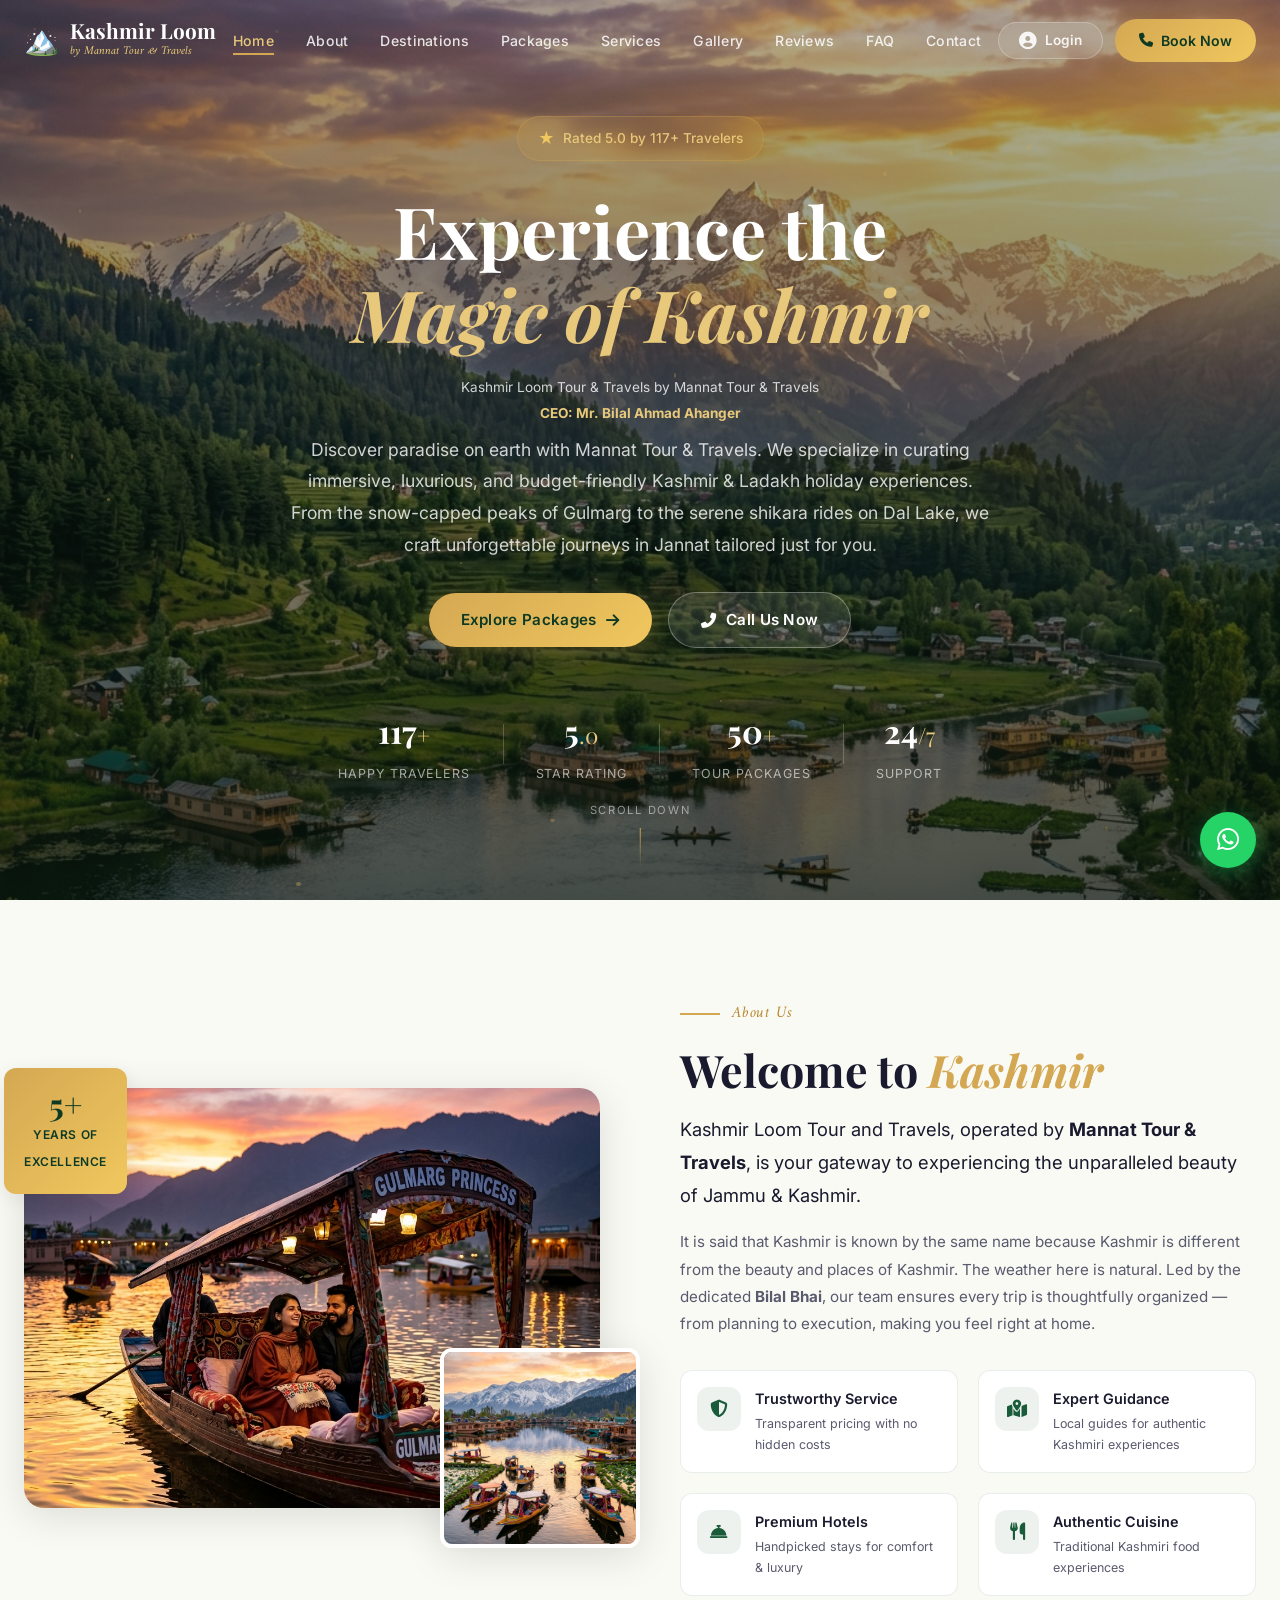
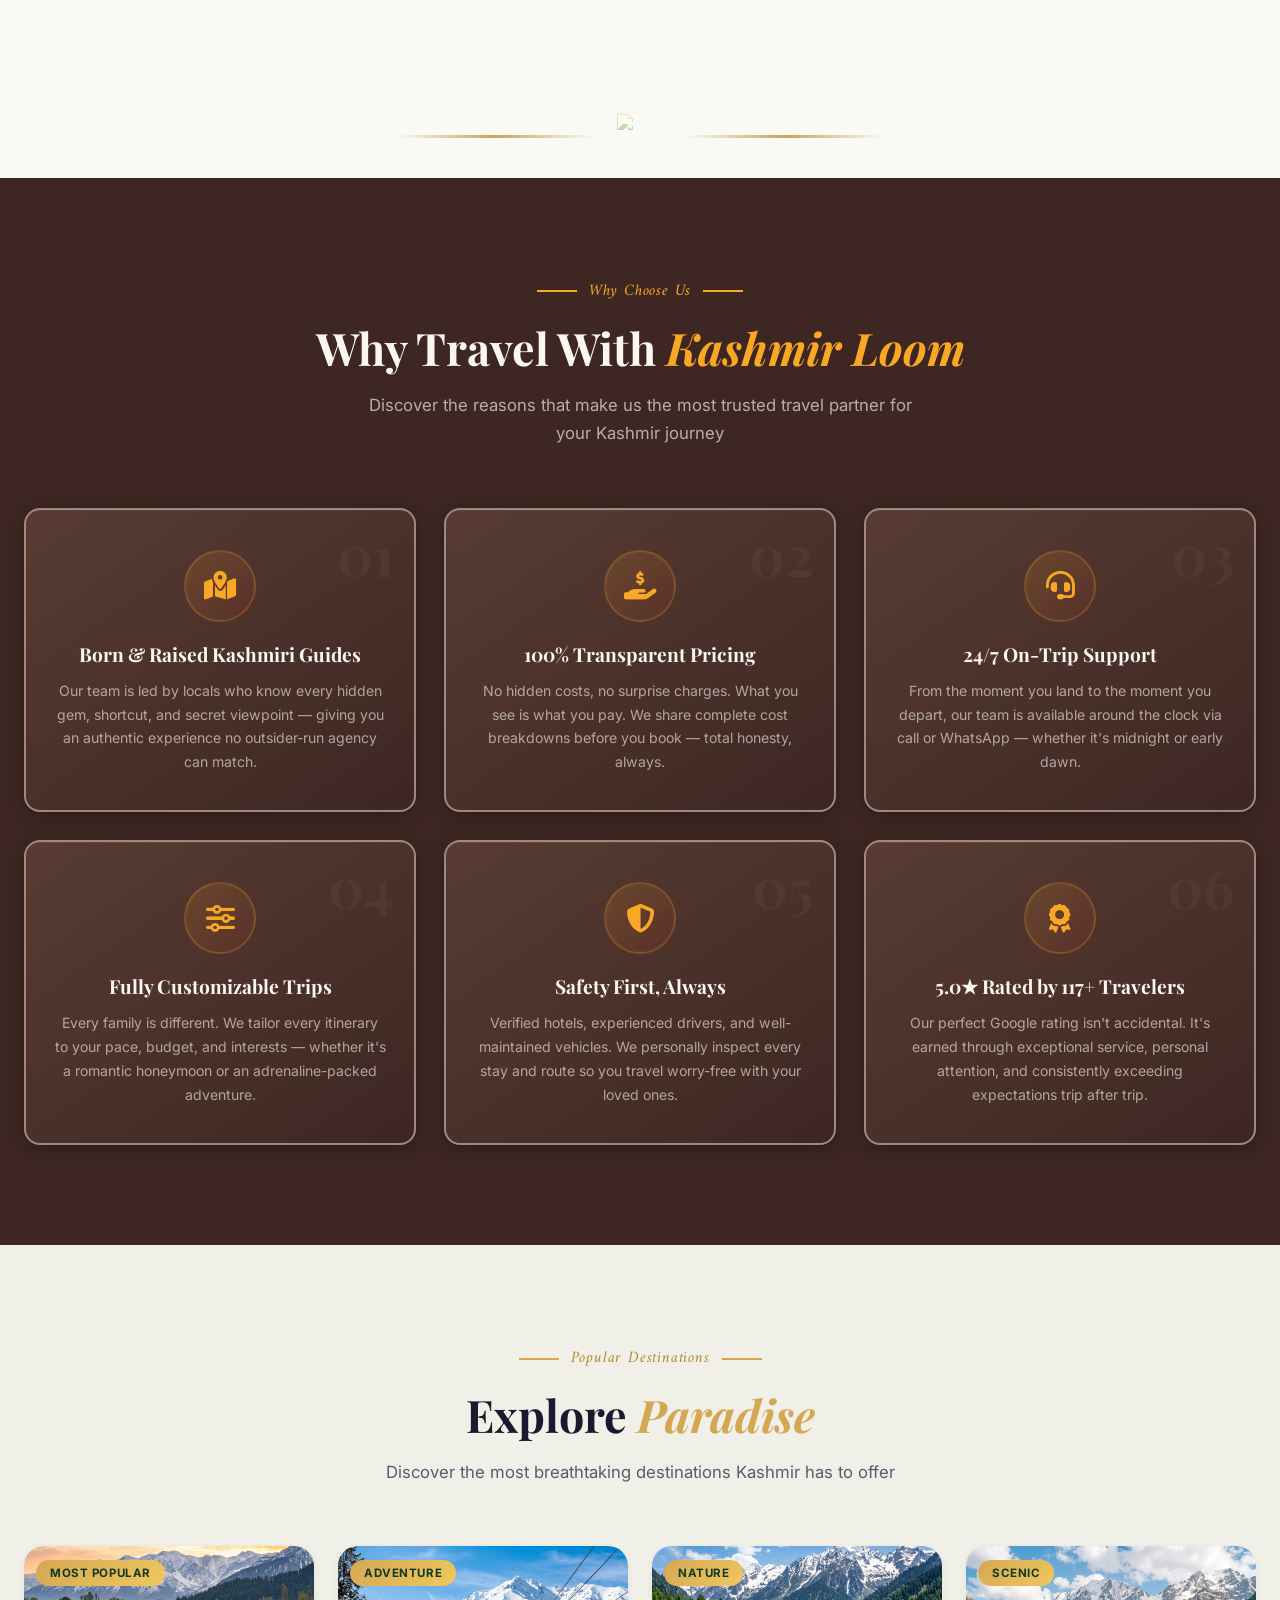
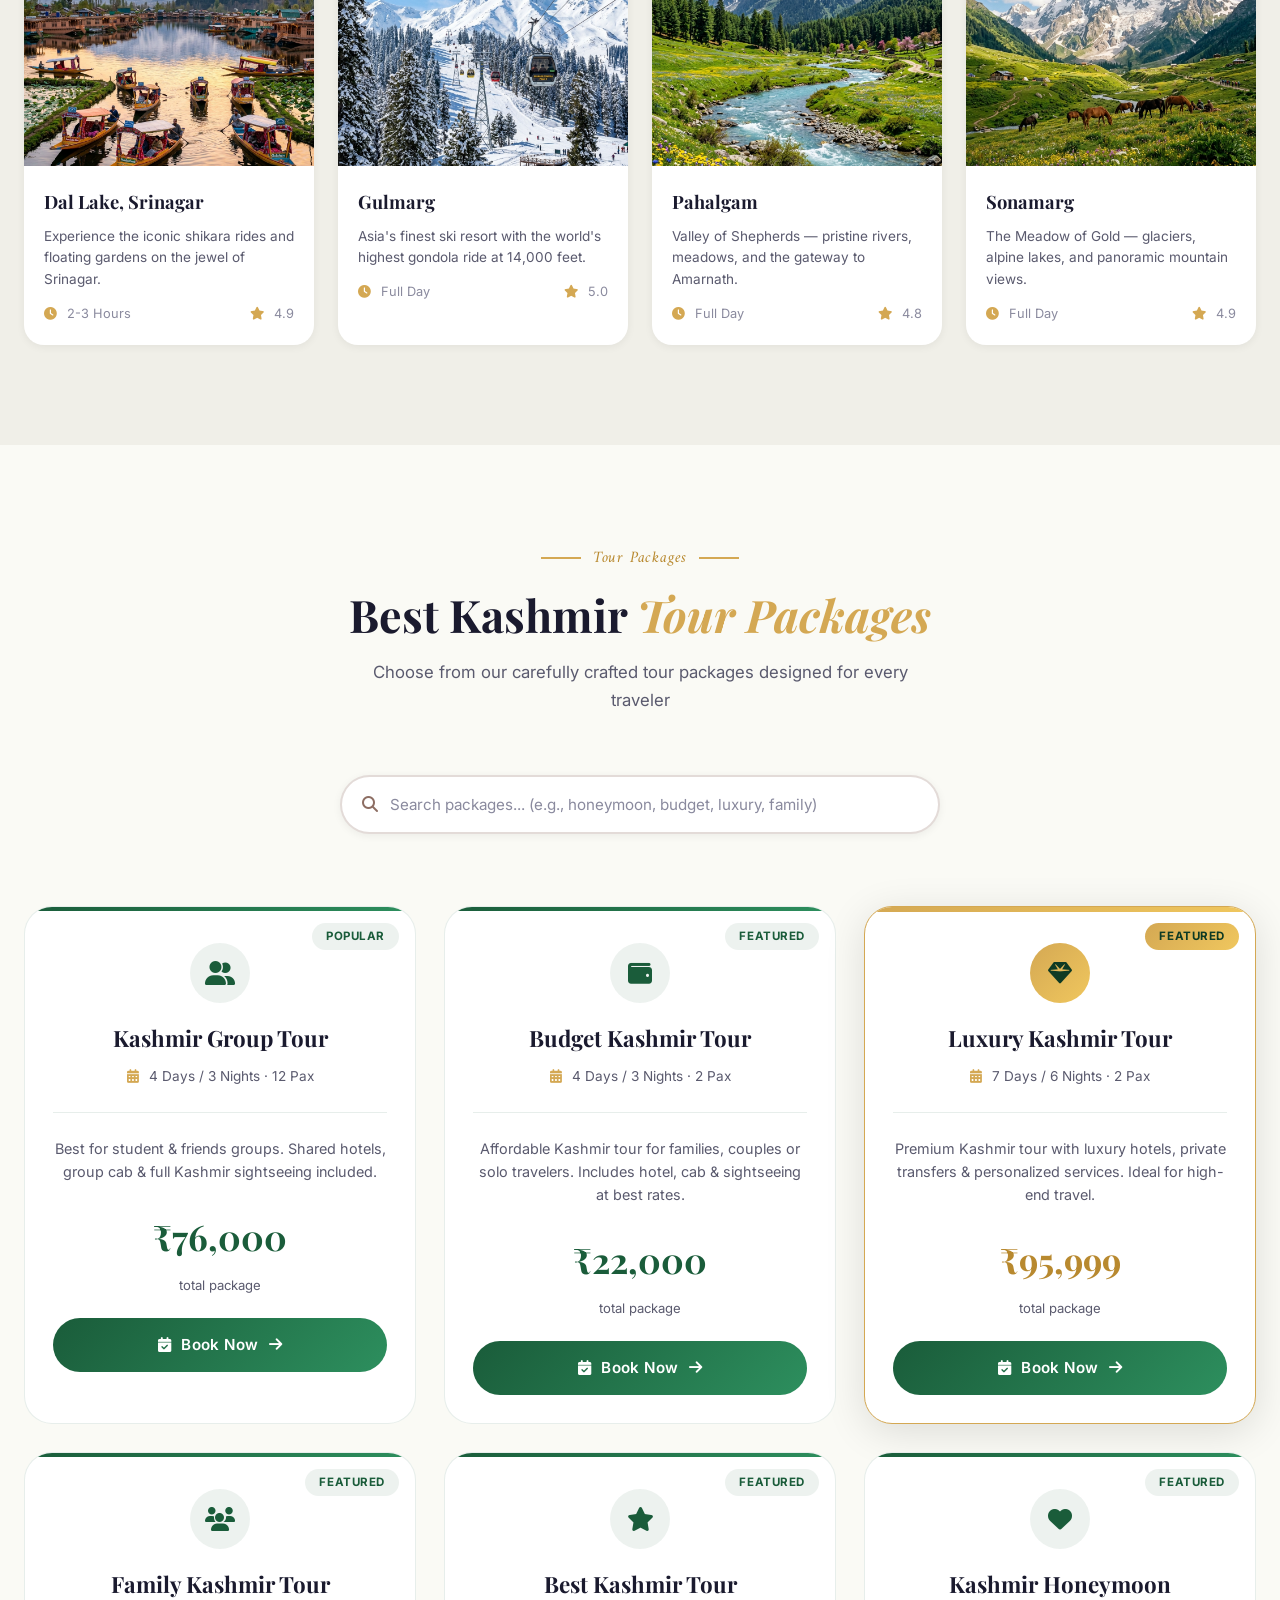
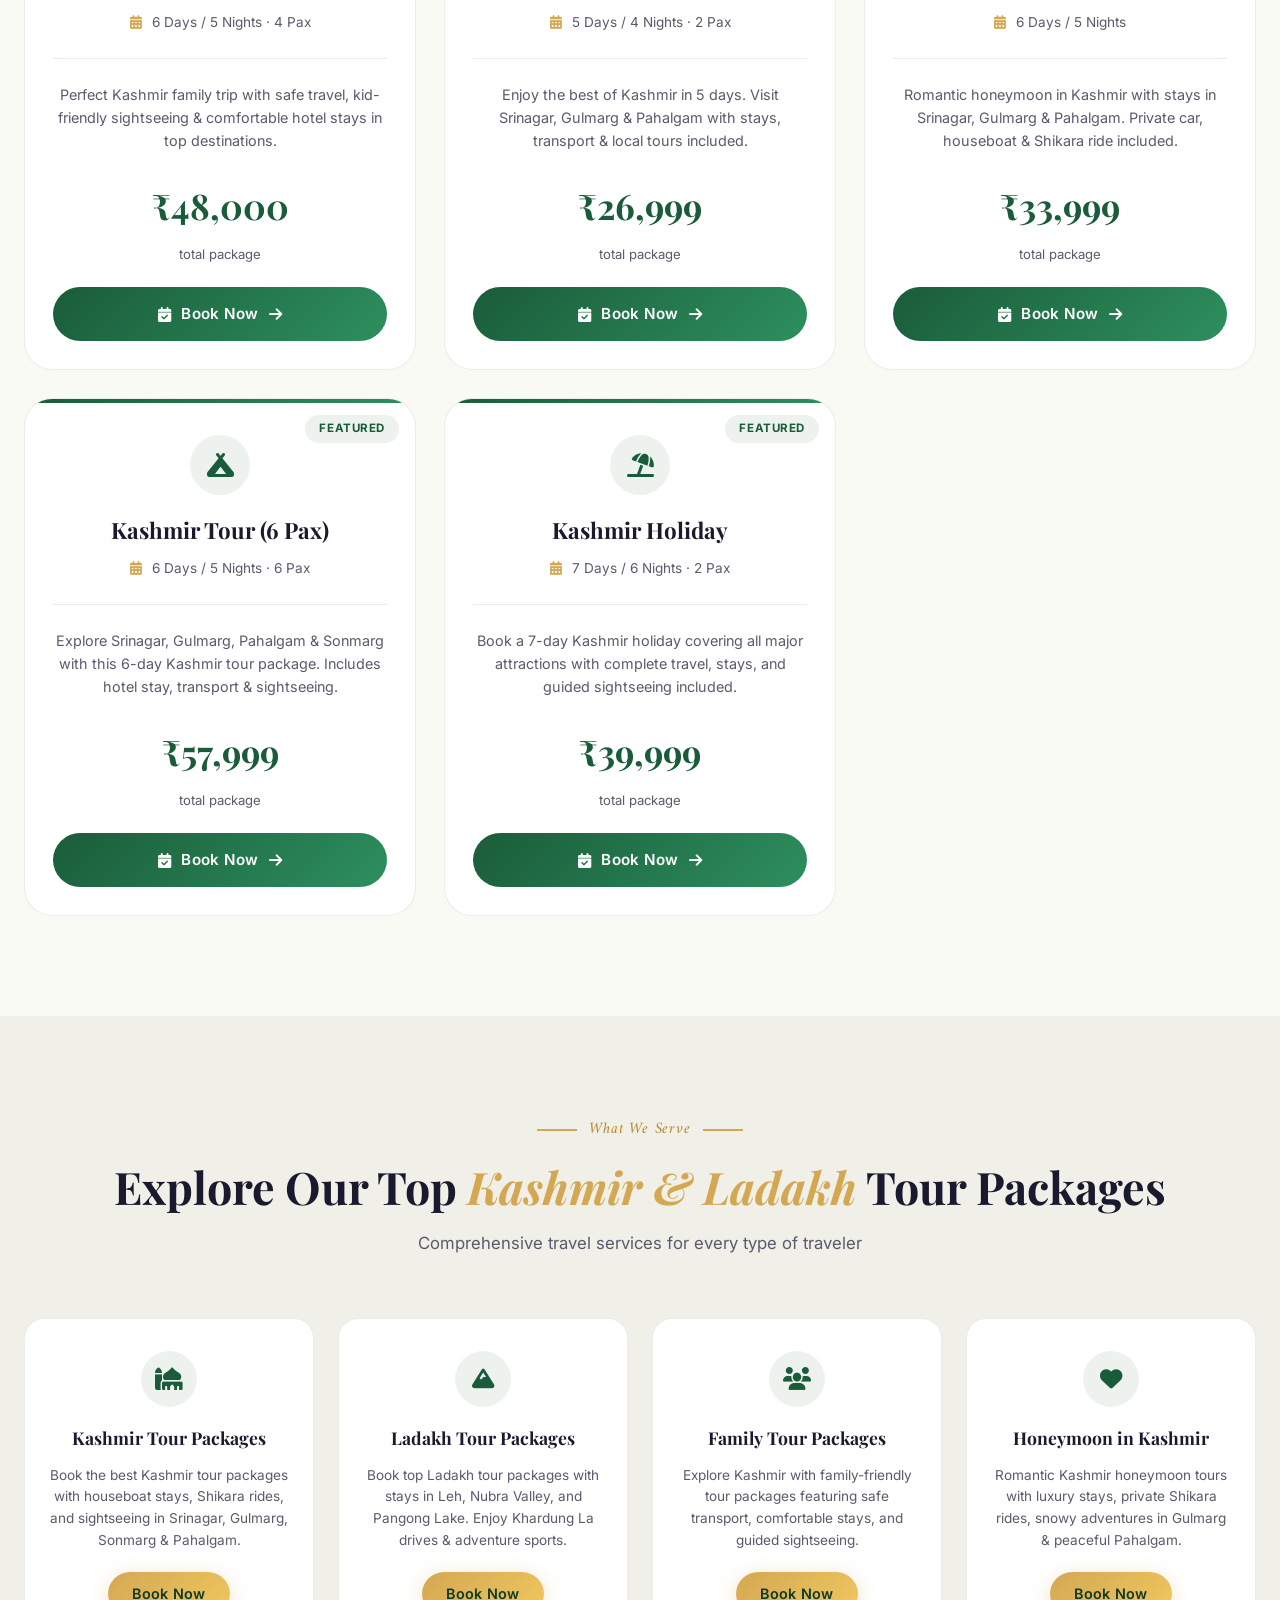
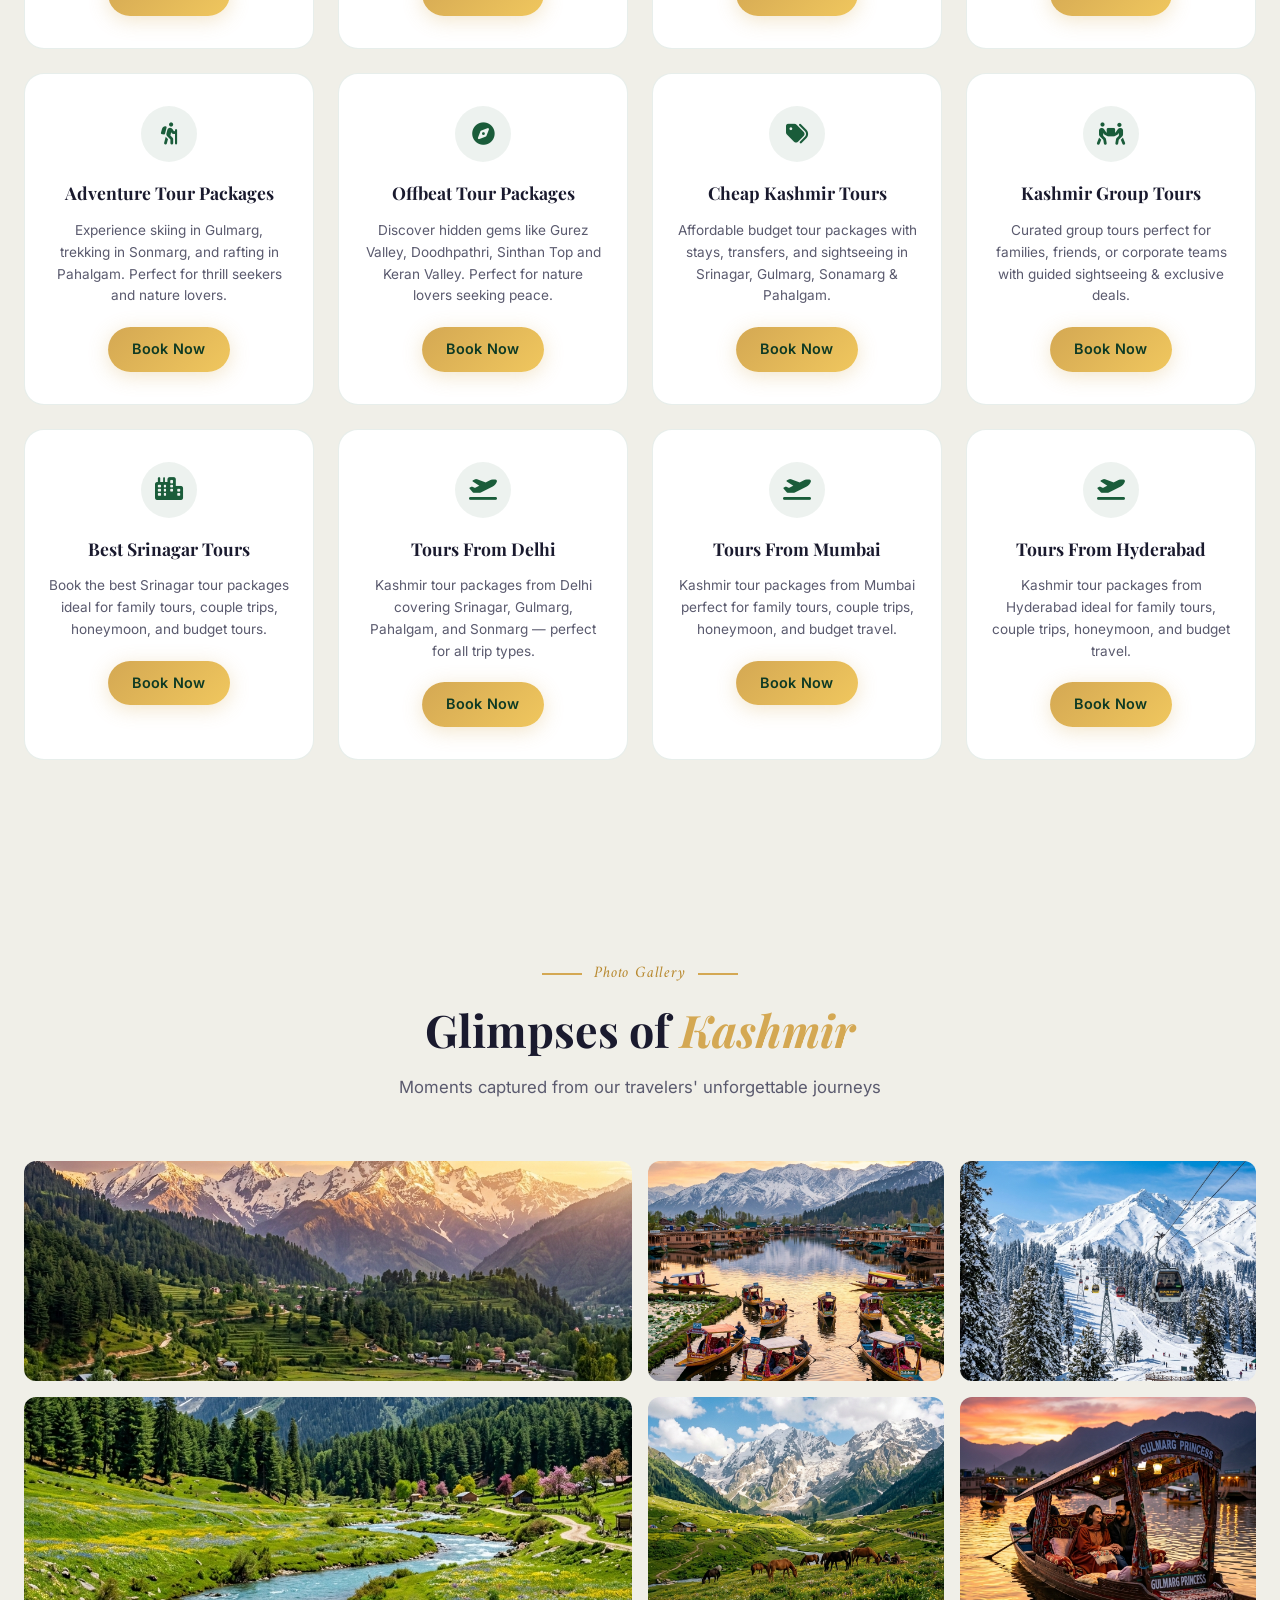
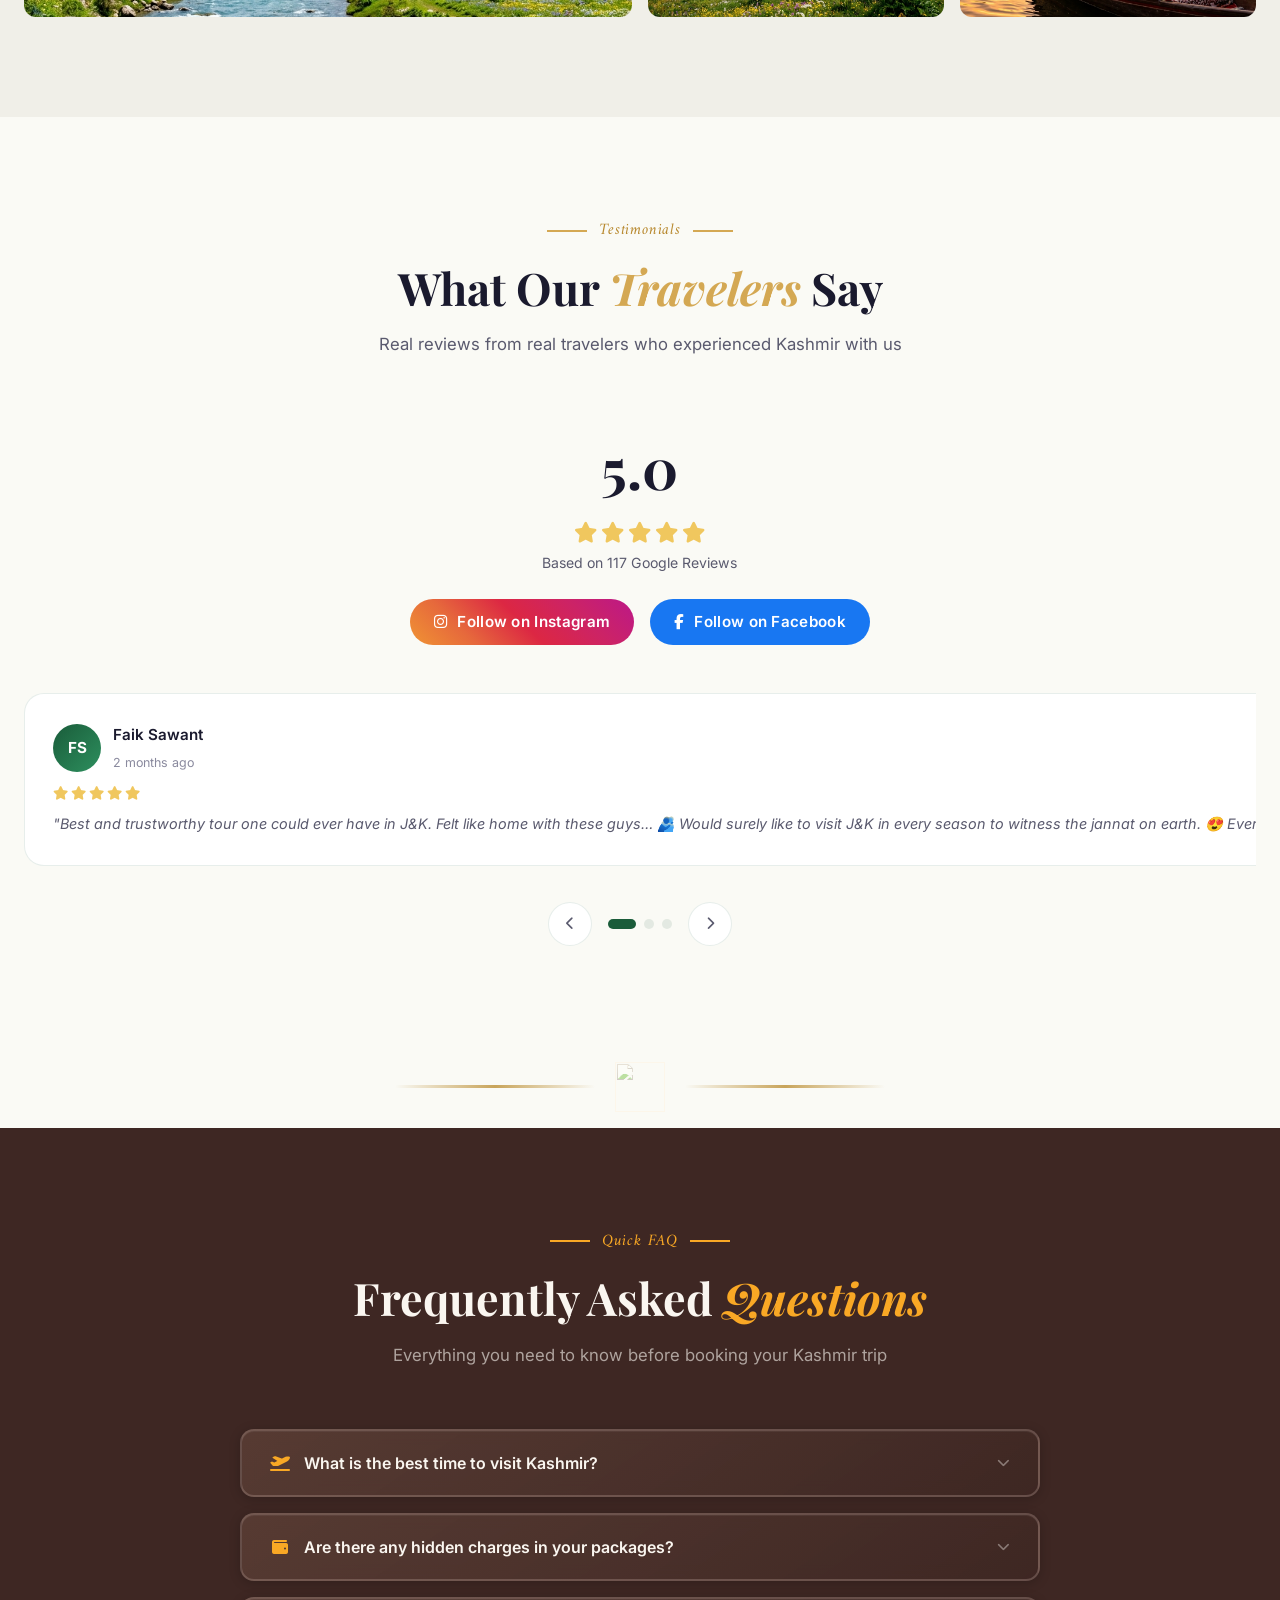
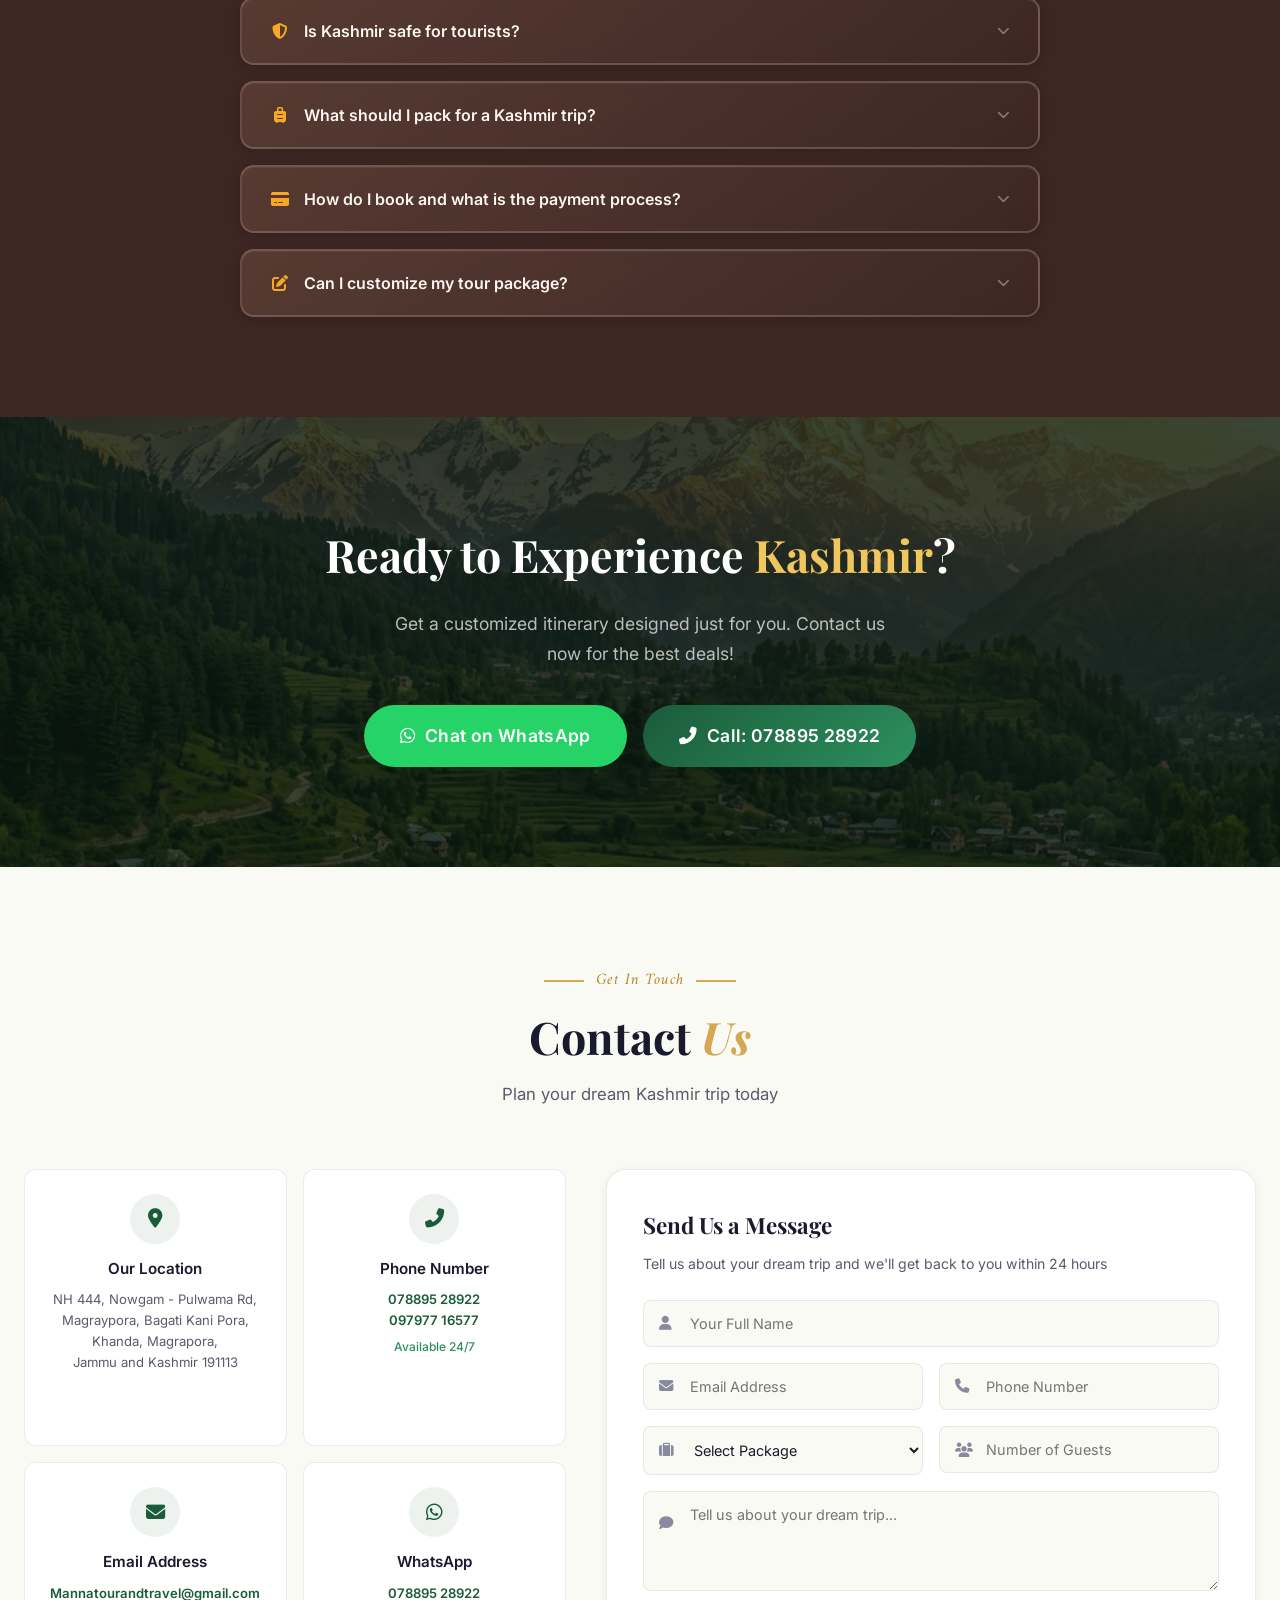
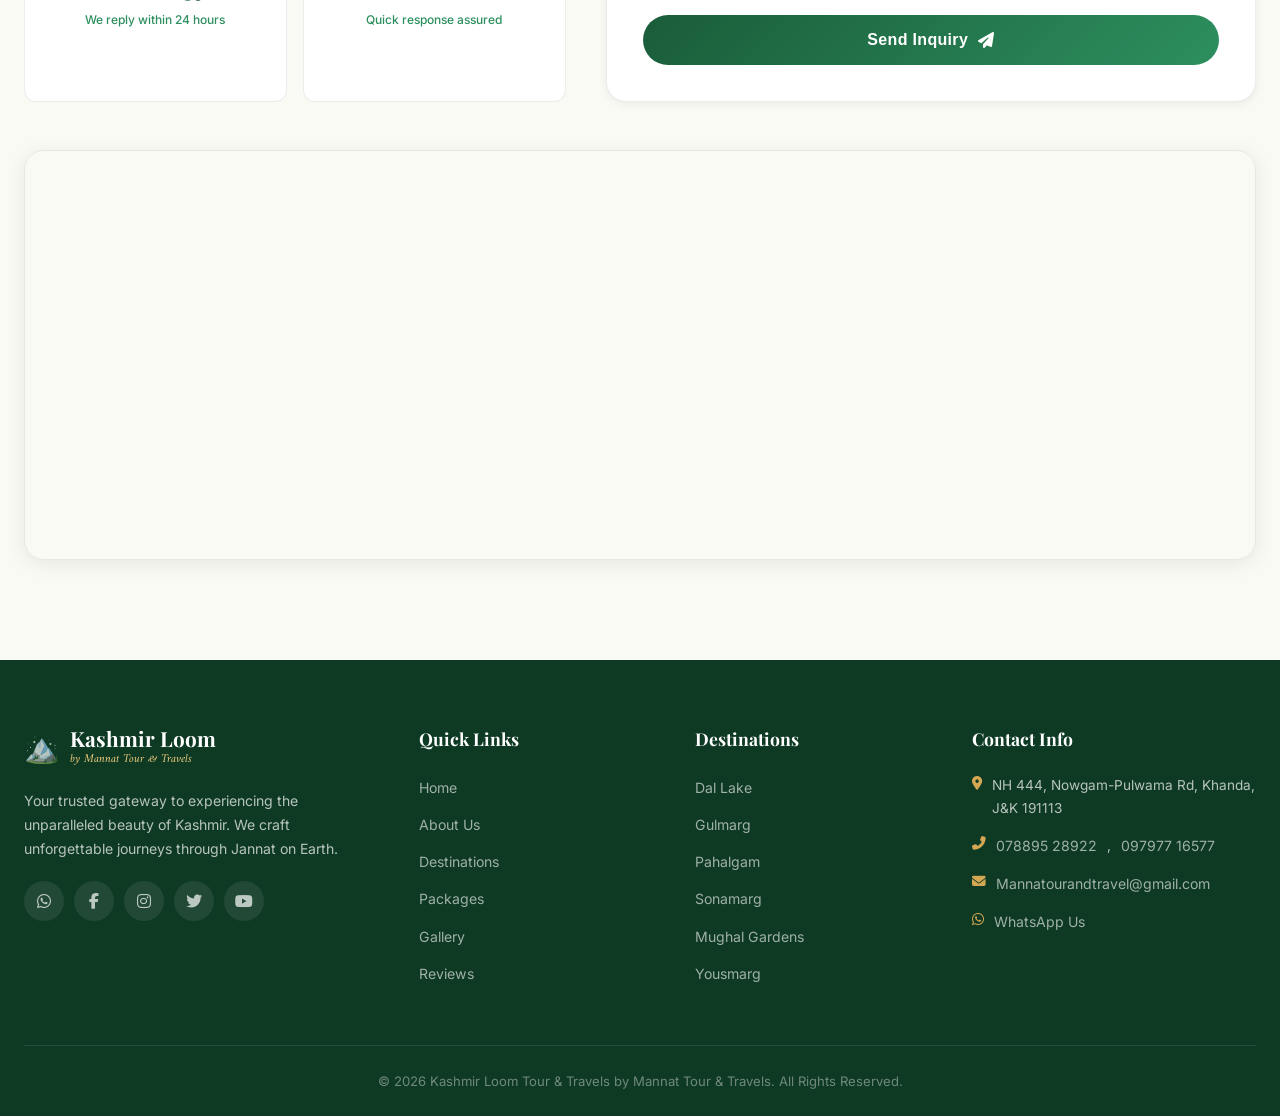
==== commit 30ce7546: "Add files via upload" ====
--- a/index.html
+++ b/index.html
@@ -3,43 +3,33 @@
 <head>
     <meta charset="UTF-8">
     <meta name="viewport" content="width=device-width, initial-scale=1.0">
-    <title>Kashmir Loom Tour & Travels by Mannat Tour & Travels — Experience Jannat on Earth</title>
-    <meta name="description" content="Kashmir Loom Tour and Travels by Mannat Tour & Travels — Your trusted travel agency for unforgettable Kashmir experiences. Honeymoon, family, group, luxury & budget tour packages. Open 24 hours.">
+    <title>Kashmir Loom Tour & Travels by Mannat Tour & Travels - Experience Jannat on Earth</title>
+    <meta name="description" content="Kashmir Loom Tour and Travels by Mannat Tour & Travels - Your trusted travel agency for unforgettable Kashmir experiences. Honeymoon, family, group, luxury & budget tour packages. Open 24 hours.">
     <meta name="keywords" content="Kashmir tours, Mannat Tour Travels, Kashmir honeymoon, Dal Lake, Gulmarg, Pahalgam, Sonamarg, Kashmir travel agency">
-    <meta name="theme-color" content="#1a5c3a">
-    <meta property="og:title" content="Kashmir Loom Tour & Travels — Experience Jannat on Earth">
-    <meta property="og:description" content="Discover paradise on earth with Mannat Tour & Travels. Honeymoon, family, group & luxury Kashmir packages.">
-    <meta property="og:type" content="website">
-
-    <!-- Fonts -->
     <link rel="preconnect" href="https://fonts.googleapis.com">
     <link rel="preconnect" href="https://fonts.gstatic.com" crossorigin>
-    <link href="https://fonts.googleapis.com/css2?family=Cormorant+Garamond:ital,wght@0,400;0,500;0,600;0,700;1,400;1,600&family=DM+Sans:wght@300;400;500;600&family=Noto+Nastaliq+Urdu:wght@400;700&display=swap" rel="stylesheet">
+    <link href="https://fonts.googleapis.com/css2?family=Playfair+Display:ital,wght@0,400;0,500;0,600;0,700;1,400;1,500&family=Inter:wght@300;400;500;600;700&family=Amiri:ital,wght@0,400;0,700;1,400&display=swap" rel="stylesheet">
     <link rel="stylesheet" href="https://cdnjs.cloudflare.com/ajax/libs/font-awesome/6.5.1/css/all.min.css">
     <link rel="stylesheet" href="style.css">
 </head>
 <body>
-
     <!-- Preloader -->
     <div id="preloader">
         <div class="loader-content">
-            <div class="loader-ring"></div>
-            <p class="loader-title">Kashmir Loom</p>
-            <p class="loader-sub">Jannat on Earth</p>
+            <div class="loader-mandala"></div>
+            <p class="loader-text">Welcome to Kashmir</p>
+            <p class="loader-subtext">Jannat on Earth</p>
         </div>
     </div>
-
-    <!-- Mobile Nav Overlay -->
-    <div class="nav-overlay" id="nav-overlay"></div>
 
     <!-- Navigation -->
     <nav id="navbar" class="navbar">
         <div class="nav-container">
-            <a href="#home" class="nav-logo">
-                <span class="logo-emblem">🏔️</span>
+            <a href="#home" class="nav-logo" id="nav-logo">
+                <span class="logo-icon">🏔️</span>
                 <div class="logo-text">
                     <span class="logo-main">Kashmir Loom</span>
-                    <span class="logo-sub">by Mannat Tour &amp; Travels</span>
+                    <span class="logo-sub">by Mannat Tour & Travels</span>
                 </div>
             </a>
             <ul class="nav-links" id="nav-links">
@@ -50,13 +40,19 @@
                 <li><a href="#services" class="nav-link">Services</a></li>
                 <li><a href="#gallery" class="nav-link">Gallery</a></li>
                 <li><a href="#reviews" class="nav-link">Reviews</a></li>
+                <li><a href="#faq" class="nav-link">FAQ</a></li>
                 <li><a href="#contact" class="nav-link">Contact</a></li>
             </ul>
-            <a href="tel:+917889528922" class="nav-cta">
-                <i class="fas fa-phone"></i>
-                <span>Book Now</span>
-            </a>
-            <button class="nav-toggle" id="nav-toggle" aria-label="Toggle navigation" aria-expanded="false">
+            <div class="nav-actions">
+                <button class="nav-login-btn" id="nav-login-btn" aria-label="Login or Register">
+                    <i class="fas fa-user-circle"></i>
+                    <span>Login</span>
+                </button>
+                <a href="tel:+917889528922" class="nav-cta" id="nav-cta">
+                    <i class="fas fa-phone"></i> Book Now
+                </a>
+            </div>
+            <button class="nav-toggle" id="nav-toggle" aria-label="Toggle navigation">
                 <span></span>
                 <span></span>
                 <span></span>
@@ -67,29 +63,29 @@
     <!-- Hero Section -->
     <section id="home" class="hero">
         <div class="hero-bg">
-            <img src="images/hero-bg.png" alt="Kashmir Mountain Landscape" class="hero-bg-img" fetchpriority="high">
+            <img src="images/hero-bg.png" alt="Kashmir Mountain Landscape" class="hero-bg-img">
             <div class="hero-overlay"></div>
         </div>
         <div class="hero-particles" id="hero-particles"></div>
         <div class="hero-content">
             <div class="hero-badge">
-                <i class="fas fa-star"></i>&nbsp; Rated 5.0 by 117+ Travelers
+                <span class="badge-star">★</span> Rated 5.0 by 117+ Travelers
             </div>
             <h1 class="hero-title">
                 <span class="hero-title-line">Experience the</span>
                 <span class="hero-title-line hero-title-accent">Magic of Kashmir</span>
             </h1>
-            <p class="hero-brand-line">Kashmir Loom Tour &amp; Travels &nbsp;·&nbsp; CEO: <strong>Mr. Bilal Ahmad Ahanger</strong></p>
-            <p class="hero-subtitle">
-                Discover paradise on earth with Mannat Tour &amp; Travels. From snow-capped
-                mountains to serene Dal Lake, we craft unforgettable journeys through Jannat.
+            <p class="hero-subtitle" style="font-size:0.85rem;opacity:0.7;margin-bottom:2px;">Kashmir Loom Tour & Travels by Mannat Tour & Travels</p>
+            <p class="hero-subtitle" style="font-size:0.85rem;opacity:0.9;margin-bottom:8px;font-weight:bold;color:var(--clr-accent-light);">CEO: Mr. Bilal Ahmad Ahanger</p>
+            <p class="hero-subtitle" style="max-width: 700px; margin: 0 auto 32px;">
+                Discover paradise on earth with Mannat Tour & Travels. We specialize in curating immersive, luxurious, and budget-friendly Kashmir & Ladakh holiday experiences. From the snow-capped peaks of Gulmarg to the serene shikara rides on Dal Lake, we craft unforgettable journeys in Jannat tailored just for you.
             </p>
             <div class="hero-cta-group">
-                <a href="#packages" class="btn btn-primary">
+                <a href="#packages" class="btn btn-primary" id="hero-explore-btn">
                     <span>Explore Packages</span>
                     <i class="fas fa-arrow-right"></i>
                 </a>
-                <a href="tel:+917889528922" class="btn btn-ghost">
+                <a href="tel:+917889528922" class="btn btn-secondary" id="hero-call-btn">
                     <i class="fas fa-phone-alt"></i>
                     <span>Call Us Now</span>
                 </a>
@@ -117,8 +113,8 @@
             </div>
         </div>
         <div class="hero-scroll">
-            <a href="#about" class="scroll-indicator">
-                <span class="scroll-text">Scroll</span>
+            <a href="#about" class="scroll-indicator" id="scroll-indicator">
+                <span class="scroll-text">Scroll Down</span>
                 <div class="scroll-line"></div>
             </a>
         </div>
@@ -130,14 +126,14 @@
             <div class="about-grid">
                 <div class="about-images">
                     <div class="about-img-main">
-                        <img src="images/shikara.png" alt="Shikara Ride on Dal Lake" loading="lazy">
+                        <img src="images/shikara.png" alt="Shikara Ride on Dal Lake">
                     </div>
                     <div class="about-img-float">
-                        <img src="images/dal-lake.png" alt="Dal Lake Kashmir" loading="lazy">
-                    </div>
-                    <div class="about-badge">
-                        <span class="badge-num">5+</span>
-                        <span class="badge-txt">Years of<br>Excellence</span>
+                        <img src="images/dal-lake.png" alt="Dal Lake Kashmir">
+                    </div>
+                    <div class="about-experience-badge">
+                        <span class="exp-number">5+</span>
+                        <span class="exp-text">Years of<br>Excellence</span>
                     </div>
                 </div>
                 <div class="about-content">
@@ -145,16 +141,16 @@
                         <span class="label-line"></span>
                         <span class="label-text">About Us</span>
                     </div>
-                    <h2 class="section-title">Welcome to <em>Kashmir</em></h2>
+                    <h2 class="section-title">Welcome to <span class="text-accent">Kashmir</span></h2>
                     <p class="about-lead">
-                        Kashmir Loom Tour and Travels, operated by <strong>Mannat Tour &amp; Travels</strong>,
-                        is your gateway to experiencing the unparalleled beauty of Jammu &amp; Kashmir.
+                        Kashmir Loom Tour and Travels, operated by <strong>Mannat Tour & Travels</strong>, 
+                        is your gateway to experiencing the unparalleled beauty of Jammu & Kashmir.
                     </p>
                     <p class="about-text">
-                        They say Kashmir is beauty itself — its weather, landscapes, and spirit are unlike
-                        anywhere else on Earth. Led by the dedicated <strong>Bilal Bhai</strong>, our team
-                        ensures every trip is thoughtfully organized from planning to execution, making
-                        you feel right at home.
+                        It is said that Kashmir is known by the same name because Kashmir is different from 
+                        the beauty and places of Kashmir. The weather here is natural. Led by the dedicated 
+                        <strong>Bilal Bhai</strong>, our team ensures every trip is thoughtfully organized — 
+                        from planning to execution, making you feel right at home.
                     </p>
                     <div class="about-features">
                         <div class="feature-item">
@@ -175,7 +171,7 @@
                             <div class="feature-icon"><i class="fas fa-concierge-bell"></i></div>
                             <div class="feature-info">
                                 <h4>Premium Hotels</h4>
-                                <p>Handpicked stays for comfort &amp; luxury</p>
+                                <p>Handpicked stays for comfort & luxury</p>
                             </div>
                         </div>
                         <div class="feature-item">
@@ -191,6 +187,84 @@
         </div>
     </section>
 
+    <!-- Kashmiri Artifact Divider -->
+    <div class="kashmiri-divider">
+        <div class="divider-pattern"></div>
+        <img src="images/chinar-leaf.png" alt="" class="divider-leaf" aria-hidden="true">
+        <div class="divider-pattern"></div>
+    </div>
+
+    <!-- Why Choose Us Section -->
+    <section id="why-choose-us" class="why-choose-us section">
+        <div class="container">
+            <div class="section-header text-center">
+                <div class="section-label center">
+                    <span class="label-line"></span>
+                    <span class="label-text">Why Choose Us</span>
+                    <span class="label-line"></span>
+                </div>
+                <h2 class="section-title">Why Travel With <span class="text-accent">Kashmir Loom</span></h2>
+                <p class="section-subtitle">Discover the reasons that make us the most trusted travel partner for your Kashmir journey</p>
+            </div>
+            <div class="why-grid">
+                <div class="why-card" id="why-local-experts">
+                    <div class="why-icon-wrap">
+                        <div class="why-icon"><i class="fas fa-map-marked-alt"></i></div>
+                        <div class="why-icon-glow"></div>
+                    </div>
+                    <div class="why-number">01</div>
+                    <h3>Born & Raised Kashmiri Guides</h3>
+                    <p>Our team is led by locals who know every hidden gem, shortcut, and secret viewpoint — giving you an authentic experience no outsider-run agency can match.</p>
+                </div>
+                <div class="why-card" id="why-pricing">
+                    <div class="why-icon-wrap">
+                        <div class="why-icon"><i class="fas fa-hand-holding-usd"></i></div>
+                        <div class="why-icon-glow"></div>
+                    </div>
+                    <div class="why-number">02</div>
+                    <h3>100% Transparent Pricing</h3>
+                    <p>No hidden costs, no surprise charges. What you see is what you pay. We share complete cost breakdowns before you book — total honesty, always.</p>
+                </div>
+                <div class="why-card" id="why-support">
+                    <div class="why-icon-wrap">
+                        <div class="why-icon"><i class="fas fa-headset"></i></div>
+                        <div class="why-icon-glow"></div>
+                    </div>
+                    <div class="why-number">03</div>
+                    <h3>24/7 On-Trip Support</h3>
+                    <p>From the moment you land to the moment you depart, our team is available around the clock via call or WhatsApp — whether it's midnight or early dawn.</p>
+                </div>
+                <div class="why-card" id="why-customization">
+                    <div class="why-icon-wrap">
+                        <div class="why-icon"><i class="fas fa-sliders-h"></i></div>
+                        <div class="why-icon-glow"></div>
+                    </div>
+                    <div class="why-number">04</div>
+                    <h3>Fully Customizable Trips</h3>
+                    <p>Every family is different. We tailor every itinerary to your pace, budget, and interests — whether it's a romantic honeymoon or an adrenaline-packed adventure.</p>
+                </div>
+                <div class="why-card" id="why-safety">
+                    <div class="why-icon-wrap">
+                        <div class="why-icon"><i class="fas fa-shield-alt"></i></div>
+                        <div class="why-icon-glow"></div>
+                    </div>
+                    <div class="why-number">05</div>
+                    <h3>Safety First, Always</h3>
+                    <p>Verified hotels, experienced drivers, and well-maintained vehicles. We personally inspect every stay and route so you travel worry-free with your loved ones.</p>
+                </div>
+                <div class="why-card" id="why-reviews">
+                    <div class="why-icon-wrap">
+                        <div class="why-icon"><i class="fas fa-award"></i></div>
+                        <div class="why-icon-glow"></div>
+                    </div>
+                    <div class="why-number">06</div>
+                    <h3>5.0★ Rated by 117+ Travelers</h3>
+                    <p>Our perfect Google rating isn't accidental. It's earned through exceptional service, personal attention, and consistently exceeding expectations trip after trip.</p>
+                </div>
+            </div>
+        </div>
+    </section>
+
     <!-- Destinations Section -->
     <section id="destinations" class="destinations section">
         <div class="container">
@@ -200,28 +274,32 @@
                     <span class="label-text">Popular Destinations</span>
                     <span class="label-line"></span>
                 </div>
-                <h2 class="section-title">Explore <em>Paradise</em></h2>
+                <h2 class="section-title">Explore <span class="text-accent">Paradise</span></h2>
                 <p class="section-subtitle">Discover the most breathtaking destinations Kashmir has to offer</p>
             </div>
             <div class="destinations-grid">
-                <div class="destination-card">
+                <div class="destination-card" id="dest-dal-lake">
                     <div class="dest-img">
-                        <img src="images/dal-lake.png" alt="Dal Lake Srinagar" loading="lazy">
-                        <span class="dest-tag">Most Popular</span>
+                        <img src="images/dal-lake.png" alt="Dal Lake Srinagar">
+                        <div class="dest-overlay">
+                            <span class="dest-tag">Most Popular</span>
+                        </div>
                     </div>
                     <div class="dest-content">
                         <h3>Dal Lake, Srinagar</h3>
-                        <p>Experience iconic shikara rides and floating gardens on the jewel of Srinagar.</p>
+                        <p>Experience the iconic shikara rides and floating gardens on the jewel of Srinagar.</p>
                         <div class="dest-meta">
-                            <span><i class="fas fa-clock"></i> 2–3 Hours</span>
+                            <span><i class="fas fa-clock"></i> 2-3 Hours</span>
                             <span><i class="fas fa-star"></i> 4.9</span>
                         </div>
                     </div>
                 </div>
-                <div class="destination-card">
+                <div class="destination-card" id="dest-gulmarg">
                     <div class="dest-img">
-                        <img src="images/gulmarg.png" alt="Gulmarg" loading="lazy">
-                        <span class="dest-tag">Adventure</span>
+                        <img src="images/gulmarg.png" alt="Gulmarg">
+                        <div class="dest-overlay">
+                            <span class="dest-tag">Adventure</span>
+                        </div>
                     </div>
                     <div class="dest-content">
                         <h3>Gulmarg</h3>
@@ -232,10 +310,12 @@
                         </div>
                     </div>
                 </div>
-                <div class="destination-card">
+                <div class="destination-card" id="dest-pahalgam">
                     <div class="dest-img">
-                        <img src="images/pahalgam.png" alt="Pahalgam" loading="lazy">
-                        <span class="dest-tag">Nature</span>
+                        <img src="images/pahalgam.png" alt="Pahalgam">
+                        <div class="dest-overlay">
+                            <span class="dest-tag">Nature</span>
+                        </div>
                     </div>
                     <div class="dest-content">
                         <h3>Pahalgam</h3>
@@ -246,10 +326,12 @@
                         </div>
                     </div>
                 </div>
-                <div class="destination-card">
+                <div class="destination-card" id="dest-sonamarg">
                     <div class="dest-img">
-                        <img src="images/sonamarg.png" alt="Sonamarg" loading="lazy">
-                        <span class="dest-tag">Scenic</span>
+                        <img src="images/sonamarg.png" alt="Sonamarg">
+                        <div class="dest-overlay">
+                            <span class="dest-tag">Scenic</span>
+                        </div>
                     </div>
                     <div class="dest-content">
                         <h3>Sonamarg</h3>
@@ -273,171 +355,149 @@
                     <span class="label-text">Tour Packages</span>
                     <span class="label-line"></span>
                 </div>
-                <h2 class="section-title">Best Kashmir <em>Tour Packages</em></h2>
-                <p class="section-subtitle">Carefully crafted packages designed for every type of traveler</p>
-            </div>
-            <div class="packages-grid">
-
-                <!-- Group Tour -->
-                <div class="package-card">
-                    <div class="package-badge badge-popular">Popular</div>
+                <h2 class="section-title">Best Kashmir <span class="text-accent">Tour Packages</span></h2>
+                <p class="section-subtitle">Choose from our carefully crafted tour packages designed for every traveler</p>
+            </div>
+            <!-- Package Search Bar -->
+            <div class="package-search-wrap" id="package-search-wrap">
+                <div class="search-bar">
+                    <i class="fas fa-search search-icon"></i>
+                    <input type="text" id="package-search" placeholder="Search packages... (e.g., honeymoon, budget, luxury, family)" autocomplete="off">
+                    <button class="search-clear" id="search-clear" aria-label="Clear search" style="display:none;">
+                        <i class="fas fa-times"></i>
+                    </button>
+                </div>
+                <p class="search-results-info" id="search-results-info"></p>
+            </div>
+            <div class="packages-grid" id="packages-grid">
+                <div class="package-card" id="pkg-group">
+                    <div class="package-badge">Popular</div>
                     <div class="package-header">
                         <div class="package-icon"><i class="fas fa-user-friends"></i></div>
-                        <h3>Group Tour</h3>
+                        <h3>Kashmir Group Tour</h3>
                         <p class="package-duration"><i class="fas fa-calendar-alt"></i> 4 Days / 3 Nights · 12 Pax</p>
                     </div>
                     <div class="package-body">
-                        <p class="package-desc">Best for student &amp; friends groups. Shared hotels, group cab &amp; full Kashmir sightseeing included.</p>
+                        <p class="package-desc">Best for student & friends groups. Shared hotels, group cab & full Kashmir sightseeing included.</p>
                         <div class="package-price">
                             <span class="price-amount">₹76,000</span>
-                            <span class="price-label">total package</span>
-                        </div>
-                        <a href="https://wa.me/917889528922?text=Hi%2C%20I%20am%20interested%20in%20Kashmir%20Group%20Tour%20Package%20(12%20Pax)" target="_blank" rel="noopener" class="btn btn-package">
-                            <i class="fab fa-whatsapp"></i> WhatsApp Us <i class="fas fa-arrow-right"></i>
-                        </a>
-                    </div>
-                </div>
-
-                <!-- Budget Tour -->
-                <div class="package-card">
-                    <div class="package-badge badge-value">Best Value</div>
+                            <span class="price-per">total package</span>
+                        </div>
+                        <a href="booking.html?pkg=pkg-group" class="btn btn-package" id="pkg-group-btn"><i class="fas fa-calendar-check"></i> Book Now <i class="fas fa-arrow-right"></i></a>
+                    </div>
+                </div>
+                <div class="package-card" id="pkg-budget">
+                    <div class="package-badge">Featured</div>
                     <div class="package-header">
                         <div class="package-icon"><i class="fas fa-wallet"></i></div>
-                        <h3>Budget Tour</h3>
+                        <h3>Budget Kashmir Tour</h3>
                         <p class="package-duration"><i class="fas fa-calendar-alt"></i> 4 Days / 3 Nights · 2 Pax</p>
                     </div>
                     <div class="package-body">
-                        <p class="package-desc">Affordable Kashmir tour for families, couples or solo travelers. Includes hotel, cab &amp; sightseeing.</p>
+                        <p class="package-desc">Affordable Kashmir tour for families, couples or solo travelers. Includes hotel, cab & sightseeing at best rates.</p>
                         <div class="package-price">
                             <span class="price-amount">₹22,000</span>
-                            <span class="price-label">total package</span>
-                        </div>
-                        <a href="https://wa.me/917889528922?text=Hi%2C%20I%20am%20interested%20in%20Budget%20Kashmir%20Tour%20Package" target="_blank" rel="noopener" class="btn btn-package">
-                            <i class="fab fa-whatsapp"></i> WhatsApp Us <i class="fas fa-arrow-right"></i>
-                        </a>
-                    </div>
-                </div>
-
-                <!-- Luxury Tour — Featured -->
-                <div class="package-card package-featured">
-                    <div class="package-badge badge-luxury">Luxury</div>
+                            <span class="price-per">total package</span>
+                        </div>
+                        <a href="booking.html?pkg=pkg-budget" class="btn btn-package" id="pkg-budget-btn"><i class="fas fa-calendar-check"></i> Book Now <i class="fas fa-arrow-right"></i></a>
+                    </div>
+                </div>
+                <div class="package-card featured" id="pkg-luxury">
+                    <div class="package-badge">Featured</div>
                     <div class="package-header">
                         <div class="package-icon"><i class="fas fa-gem"></i></div>
-                        <h3>Luxury Tour</h3>
+                        <h3>Luxury Kashmir Tour</h3>
                         <p class="package-duration"><i class="fas fa-calendar-alt"></i> 7 Days / 6 Nights · 2 Pax</p>
                     </div>
                     <div class="package-body">
-                        <p class="package-desc">Premium Kashmir tour with luxury hotels, private transfers &amp; personalized services. Ideal for high-end travel.</p>
+                        <p class="package-desc">Premium Kashmir tour with luxury hotels, private transfers & personalized services. Ideal for high-end travel.</p>
                         <div class="package-price">
                             <span class="price-amount">₹95,999</span>
-                            <span class="price-label">total package</span>
-                        </div>
-                        <a href="https://wa.me/917889528922?text=Hi%2C%20I%20am%20interested%20in%20Luxury%20Kashmir%20Tour%20Package" target="_blank" rel="noopener" class="btn btn-package-featured">
-                            <i class="fab fa-whatsapp"></i> WhatsApp Us <i class="fas fa-arrow-right"></i>
-                        </a>
-                    </div>
-                </div>
-
-                <!-- Family Tour -->
-                <div class="package-card">
-                    <div class="package-badge badge-popular">Family</div>
+                            <span class="price-per">total package</span>
+                        </div>
+                        <a href="booking.html?pkg=pkg-luxury" class="btn btn-package" id="pkg-luxury-btn"><i class="fas fa-calendar-check"></i> Book Now <i class="fas fa-arrow-right"></i></a>
+                    </div>
+                </div>
+                <div class="package-card" id="pkg-family">
+                    <div class="package-badge">Featured</div>
                     <div class="package-header">
                         <div class="package-icon"><i class="fas fa-users"></i></div>
-                        <h3>Family Tour</h3>
+                        <h3>Family Kashmir Tour</h3>
                         <p class="package-duration"><i class="fas fa-calendar-alt"></i> 6 Days / 5 Nights · 4 Pax</p>
                     </div>
                     <div class="package-body">
-                        <p class="package-desc">Perfect family trip with safe travel, kid-friendly sightseeing &amp; comfortable hotel stays.</p>
+                        <p class="package-desc">Perfect Kashmir family trip with safe travel, kid-friendly sightseeing & comfortable hotel stays in top destinations.</p>
                         <div class="package-price">
                             <span class="price-amount">₹48,000</span>
-                            <span class="price-label">total package</span>
-                        </div>
-                        <a href="https://wa.me/917889528922?text=Hi%2C%20I%20am%20interested%20in%20Family%20Kashmir%20Tour%20Package" target="_blank" rel="noopener" class="btn btn-package">
-                            <i class="fab fa-whatsapp"></i> WhatsApp Us <i class="fas fa-arrow-right"></i>
-                        </a>
-                    </div>
-                </div>
-
-                <!-- Best Tour -->
-                <div class="package-card">
-                    <div class="package-badge badge-value">Best Pick</div>
+                            <span class="price-per">total package</span>
+                        </div>
+                        <a href="booking.html?pkg=pkg-family" class="btn btn-package" id="pkg-family-btn"><i class="fas fa-calendar-check"></i> Book Now <i class="fas fa-arrow-right"></i></a>
+                    </div>
+                </div>
+                <div class="package-card" id="pkg-best">
+                    <div class="package-badge">Featured</div>
                     <div class="package-header">
                         <div class="package-icon"><i class="fas fa-star"></i></div>
                         <h3>Best Kashmir Tour</h3>
                         <p class="package-duration"><i class="fas fa-calendar-alt"></i> 5 Days / 4 Nights · 2 Pax</p>
                     </div>
                     <div class="package-body">
-                        <p class="package-desc">Enjoy the best of Kashmir in 5 days — Srinagar, Gulmarg &amp; Pahalgam with stays and local tours.</p>
+                        <p class="package-desc">Enjoy the best of Kashmir in 5 days. Visit Srinagar, Gulmarg & Pahalgam with stays, transport & local tours included.</p>
                         <div class="package-price">
                             <span class="price-amount">₹26,999</span>
-                            <span class="price-label">total package</span>
-                        </div>
-                        <a href="https://wa.me/917889528922?text=Hi%2C%20I%20am%20interested%20in%20Best%20Kashmir%20Tour%20Package" target="_blank" rel="noopener" class="btn btn-package">
-                            <i class="fab fa-whatsapp"></i> WhatsApp Us <i class="fas fa-arrow-right"></i>
-                        </a>
-                    </div>
-                </div>
-
-                <!-- Honeymoon -->
-                <div class="package-card">
-                    <div class="package-badge badge-romance">Romantic</div>
+                            <span class="price-per">total package</span>
+                        </div>
+                        <a href="booking.html?pkg=pkg-best" class="btn btn-package" id="pkg-best-btn"><i class="fas fa-calendar-check"></i> Book Now <i class="fas fa-arrow-right"></i></a>
+                    </div>
+                </div>
+                <div class="package-card" id="pkg-honeymoon">
+                    <div class="package-badge">Featured</div>
                     <div class="package-header">
                         <div class="package-icon"><i class="fas fa-heart"></i></div>
-                        <h3>Honeymoon Package</h3>
+                        <h3>Kashmir Honeymoon</h3>
                         <p class="package-duration"><i class="fas fa-calendar-alt"></i> 6 Days / 5 Nights</p>
                     </div>
                     <div class="package-body">
-                        <p class="package-desc">Romantic Kashmir honeymoon with houseboat &amp; Shikara ride, Gulmarg &amp; peaceful Pahalgam.</p>
+                        <p class="package-desc">Romantic honeymoon in Kashmir with stays in Srinagar, Gulmarg & Pahalgam. Private car, houseboat & Shikara ride included.</p>
                         <div class="package-price">
                             <span class="price-amount">₹33,999</span>
-                            <span class="price-label">total package</span>
-                        </div>
-                        <a href="https://wa.me/917889528922?text=Hi%2C%20I%20am%20interested%20in%20Kashmir%20Honeymoon%20Package" target="_blank" rel="noopener" class="btn btn-package">
-                            <i class="fab fa-whatsapp"></i> WhatsApp Us <i class="fas fa-arrow-right"></i>
-                        </a>
-                    </div>
-                </div>
-
-                <!-- 6 Pax -->
-                <div class="package-card">
-                    <div class="package-badge badge-popular">6 Pax</div>
+                            <span class="price-per">total package</span>
+                        </div>
+                        <a href="booking.html?pkg=pkg-honeymoon" class="btn btn-package" id="pkg-honeymoon-btn"><i class="fas fa-calendar-check"></i> Book Now <i class="fas fa-arrow-right"></i></a>
+                    </div>
+                </div>
+                <div class="package-card" id="pkg-6pax">
+                    <div class="package-badge">Featured</div>
                     <div class="package-header">
                         <div class="package-icon"><i class="fas fa-campground"></i></div>
-                        <h3>Tour (6 Pax)</h3>
+                        <h3>Kashmir Tour (6 Pax)</h3>
                         <p class="package-duration"><i class="fas fa-calendar-alt"></i> 6 Days / 5 Nights · 6 Pax</p>
                     </div>
                     <div class="package-body">
-                        <p class="package-desc">Srinagar, Gulmarg, Pahalgam &amp; Sonmarg with hotel stay, transport &amp; sightseeing for 6 guests.</p>
+                        <p class="package-desc">Explore Srinagar, Gulmarg, Pahalgam & Sonmarg with this 6-day Kashmir tour package. Includes hotel stay, transport & sightseeing.</p>
                         <div class="package-price">
                             <span class="price-amount">₹57,999</span>
-                            <span class="price-label">total package</span>
-                        </div>
-                        <a href="https://wa.me/917889528922?text=Hi%2C%20I%20am%20interested%20in%20Kashmir%20Tour%20Package%20(6%20Pax)" target="_blank" rel="noopener" class="btn btn-package">
-                            <i class="fab fa-whatsapp"></i> WhatsApp Us <i class="fas fa-arrow-right"></i>
-                        </a>
-                    </div>
-                </div>
-
-                <!-- Kashmir Holiday -->
-                <div class="package-card">
-                    <div class="package-badge badge-value">7 Nights</div>
+                            <span class="price-per">total package</span>
+                        </div>
+                        <a href="booking.html?pkg=pkg-6pax" class="btn btn-package" id="pkg-6pax-btn"><i class="fas fa-calendar-check"></i> Book Now <i class="fas fa-arrow-right"></i></a>
+                    </div>
+                </div>
+                <div class="package-card" id="pkg-holiday">
+                    <div class="package-badge">Featured</div>
                     <div class="package-header">
                         <div class="package-icon"><i class="fas fa-umbrella-beach"></i></div>
                         <h3>Kashmir Holiday</h3>
                         <p class="package-duration"><i class="fas fa-calendar-alt"></i> 7 Days / 6 Nights · 2 Pax</p>
                     </div>
                     <div class="package-body">
-                        <p class="package-desc">7-day Kashmir holiday covering all major attractions with complete travel, stays &amp; guided sightseeing.</p>
+                        <p class="package-desc">Book a 7-day Kashmir holiday covering all major attractions with complete travel, stays, and guided sightseeing included.</p>
                         <div class="package-price">
                             <span class="price-amount">₹39,999</span>
-                            <span class="price-label">total package</span>
-                        </div>
-                        <a href="https://wa.me/917889528922?text=Hi%2C%20I%20am%20interested%20in%20Kashmir%20Holiday%20Package" target="_blank" rel="noopener" class="btn btn-package">
-                            <i class="fab fa-whatsapp"></i> WhatsApp Us <i class="fas fa-arrow-right"></i>
-                        </a>
-                    </div>
-                </div>
-
+                            <span class="price-per">total package</span>
+                        </div>
+                        <a href="booking.html?pkg=pkg-holiday" class="btn btn-package" id="pkg-holiday-btn"><i class="fas fa-calendar-check"></i> Book Now <i class="fas fa-arrow-right"></i></a>
+                    </div>
+                </div>
             </div>
         </div>
     </section>
@@ -448,73 +508,25 @@
             <div class="section-header text-center">
                 <div class="section-label center">
                     <span class="label-line"></span>
-                    <span class="label-text">What We Offer</span>
-                    <span class="label-line"></span>
-                </div>
-                <h2 class="section-title">Kashmir &amp; <em>Ladakh</em> Services</h2>
+                    <span class="label-text">What We Serve</span>
+                    <span class="label-line"></span>
+                </div>
+                <h2 class="section-title">Explore Our Top <span class="text-accent">Kashmir & Ladakh</span> Tour Packages</h2>
                 <p class="section-subtitle">Comprehensive travel services for every type of traveler</p>
             </div>
             <div class="services-grid">
-                <div class="service-card">
-                    <div class="service-icon"><i class="fas fa-mosque"></i></div>
-                    <h4>Kashmir Packages</h4>
-                    <p>Houseboat stays, Shikara rides, and sightseeing in Srinagar, Gulmarg, Sonmarg &amp; Pahalgam.</p>
-                </div>
-                <div class="service-card">
-                    <div class="service-icon"><i class="fas fa-mountain"></i></div>
-                    <h4>Ladakh Packages</h4>
-                    <p>Leh, Nubra Valley, and Pangong Lake tours. Enjoy Khardung La drives &amp; adventure sports.</p>
-                </div>
-                <div class="service-card">
-                    <div class="service-icon"><i class="fas fa-users"></i></div>
-                    <h4>Family Tours</h4>
-                    <p>Family-friendly Kashmir packages featuring safe transport, comfortable stays, and guided sightseeing.</p>
-                </div>
-                <div class="service-card">
-                    <div class="service-icon"><i class="fas fa-heart"></i></div>
-                    <h4>Honeymoon in Kashmir</h4>
-                    <p>Romantic tours with luxury stays, private Shikara rides, snow adventures in Gulmarg &amp; Pahalgam.</p>
-                </div>
-                <div class="service-card">
-                    <div class="service-icon"><i class="fas fa-hiking"></i></div>
-                    <h4>Adventure Tours</h4>
-                    <p>Skiing in Gulmarg, trekking in Sonmarg, and river rafting in Pahalgam for thrill seekers.</p>
-                </div>
-                <div class="service-card">
-                    <div class="service-icon"><i class="fas fa-compass"></i></div>
-                    <h4>Offbeat Packages</h4>
-                    <p>Hidden gems like Gurez Valley, Doodhpathri, Sinthan Top and Keran Valley for nature lovers.</p>
-                </div>
-                <div class="service-card">
-                    <div class="service-icon"><i class="fas fa-tags"></i></div>
-                    <h4>Budget Tours</h4>
-                    <p>Affordable packages with stays, transfers, and sightseeing in all major Kashmir destinations.</p>
-                </div>
-                <div class="service-card">
-                    <div class="service-icon"><i class="fas fa-people-carry"></i></div>
-                    <h4>Group Tours</h4>
-                    <p>Curated tours for families, friends, or corporate teams with guided sightseeing &amp; exclusive deals.</p>
-                </div>
-                <div class="service-card">
-                    <div class="service-icon"><i class="fas fa-city"></i></div>
-                    <h4>Srinagar Tours</h4>
-                    <p>Best Srinagar packages ideal for family tours, couple trips, honeymoon, and budget travelers.</p>
-                </div>
-                <div class="service-card">
-                    <div class="service-icon"><i class="fas fa-plane-departure"></i></div>
-                    <h4>Tours From Delhi</h4>
-                    <p>Kashmir packages from Delhi covering Srinagar, Gulmarg, Pahalgam, and Sonmarg.</p>
-                </div>
-                <div class="service-card">
-                    <div class="service-icon"><i class="fas fa-plane-departure"></i></div>
-                    <h4>Tours From Mumbai</h4>
-                    <p>Kashmir packages from Mumbai perfect for family tours, honeymoon, and budget travel.</p>
-                </div>
-                <div class="service-card">
-                    <div class="service-icon"><i class="fas fa-plane-departure"></i></div>
-                    <h4>Tours From Hyderabad</h4>
-                    <p>Kashmir packages from Hyderabad ideal for family tours, couple trips, and budget travel.</p>
-                </div>
+                <div class="service-card"><div class="service-icon"><i class="fas fa-mosque"></i></div><h4>Kashmir Tour Packages</h4><p>Book the best Kashmir tour packages with houseboat stays, Shikara rides, and sightseeing in Srinagar, Gulmarg, Sonmarg & Pahalgam.</p><a href="booking.html?pkg=pkg-best" class="btn btn-primary" style="margin-top: 20px; padding: 10px 24px; font-size: 0.9rem;">Book Now</a></div>
+                <div class="service-card"><div class="service-icon"><i class="fas fa-mountain"></i></div><h4>Ladakh Tour Packages</h4><p>Book top Ladakh tour packages with stays in Leh, Nubra Valley, and Pangong Lake. Enjoy Khardung La drives & adventure sports.</p><a href="https://wa.me/917889528922?text=Hi%2C%20I%20am%20interested%20in%20Ladakh%20Tour%20Packages" target="_blank" class="btn btn-primary" style="margin-top: 20px; padding: 10px 24px; font-size: 0.9rem;">Book Now</a></div>
+                <div class="service-card"><div class="service-icon"><i class="fas fa-users"></i></div><h4>Family Tour Packages</h4><p>Explore Kashmir with family-friendly tour packages featuring safe transport, comfortable stays, and guided sightseeing.</p><a href="booking.html?pkg=pkg-family" class="btn btn-primary" style="margin-top: 20px; padding: 10px 24px; font-size: 0.9rem;">Book Now</a></div>
+                <div class="service-card"><div class="service-icon"><i class="fas fa-heart"></i></div><h4>Honeymoon in Kashmir</h4><p>Romantic Kashmir honeymoon tours with luxury stays, private Shikara rides, snowy adventures in Gulmarg & peaceful Pahalgam.</p><a href="booking.html?pkg=pkg-honeymoon" class="btn btn-primary" style="margin-top: 20px; padding: 10px 24px; font-size: 0.9rem;">Book Now</a></div>
+                <div class="service-card"><div class="service-icon"><i class="fas fa-hiking"></i></div><h4>Adventure Tour Packages</h4><p>Experience skiing in Gulmarg, trekking in Sonmarg, and rafting in Pahalgam. Perfect for thrill seekers and nature lovers.</p><a href="https://wa.me/917889528922?text=Hi%2C%20I%20am%20interested%20in%20Adventure%20Tour%20Packages" target="_blank" class="btn btn-primary" style="margin-top: 20px; padding: 10px 24px; font-size: 0.9rem;">Book Now</a></div>
+                <div class="service-card"><div class="service-icon"><i class="fas fa-compass"></i></div><h4>Offbeat Tour Packages</h4><p>Discover hidden gems like Gurez Valley, Doodhpathri, Sinthan Top and Keran Valley. Perfect for nature lovers seeking peace.</p><a href="https://wa.me/917889528922?text=Hi%2C%20I%20am%20interested%20in%20Offbeat%20Tour%20Packages" target="_blank" class="btn btn-primary" style="margin-top: 20px; padding: 10px 24px; font-size: 0.9rem;">Book Now</a></div>
+                <div class="service-card"><div class="service-icon"><i class="fas fa-tags"></i></div><h4>Cheap Kashmir Tours</h4><p>Affordable budget tour packages with stays, transfers, and sightseeing in Srinagar, Gulmarg, Sonamarg & Pahalgam.</p><a href="booking.html?pkg=pkg-budget" class="btn btn-primary" style="margin-top: 20px; padding: 10px 24px; font-size: 0.9rem;">Book Now</a></div>
+                <div class="service-card"><div class="service-icon"><i class="fas fa-people-carry"></i></div><h4>Kashmir Group Tours</h4><p>Curated group tours perfect for families, friends, or corporate teams with guided sightseeing & exclusive deals.</p><a href="booking.html?pkg=pkg-group" class="btn btn-primary" style="margin-top: 20px; padding: 10px 24px; font-size: 0.9rem;">Book Now</a></div>
+                <div class="service-card"><div class="service-icon"><i class="fas fa-city"></i></div><h4>Best Srinagar Tours</h4><p>Book the best Srinagar tour packages ideal for family tours, couple trips, honeymoon, and budget tours.</p><a href="booking.html?pkg=pkg-holiday" class="btn btn-primary" style="margin-top: 20px; padding: 10px 24px; font-size: 0.9rem;">Book Now</a></div>
+                <div class="service-card"><div class="service-icon"><i class="fas fa-plane-departure"></i></div><h4>Tours From Delhi</h4><p>Kashmir tour packages from Delhi covering Srinagar, Gulmarg, Pahalgam, and Sonmarg — perfect for all trip types.</p><a href="https://wa.me/917889528922?text=Hi%2C%20I%20am%20interested%20in%20Tours%20from%20Delhi" target="_blank" class="btn btn-primary" style="margin-top: 20px; padding: 10px 24px; font-size: 0.9rem;">Book Now</a></div>
+                <div class="service-card"><div class="service-icon"><i class="fas fa-plane-departure"></i></div><h4>Tours From Mumbai</h4><p>Kashmir tour packages from Mumbai perfect for family tours, couple trips, honeymoon, and budget travel.</p><a href="https://wa.me/917889528922?text=Hi%2C%20I%20am%20interested%20in%20Tours%20from%20Mumbai" target="_blank" class="btn btn-primary" style="margin-top: 20px; padding: 10px 24px; font-size: 0.9rem;">Book Now</a></div>
+                <div class="service-card"><div class="service-icon"><i class="fas fa-plane-departure"></i></div><h4>Tours From Hyderabad</h4><p>Kashmir tour packages from Hyderabad ideal for family tours, couple trips, honeymoon, and budget travel.</p><a href="https://wa.me/917889528922?text=Hi%2C%20I%20am%20interested%20in%20Tours%20from%20Hyderabad" target="_blank" class="btn btn-primary" style="margin-top: 20px; padding: 10px 24px; font-size: 0.9rem;">Book Now</a></div>
             </div>
         </div>
     </section>
@@ -528,49 +540,49 @@
                     <span class="label-text">Photo Gallery</span>
                     <span class="label-line"></span>
                 </div>
-                <h2 class="section-title">Glimpses of <em>Kashmir</em></h2>
+                <h2 class="section-title">Glimpses of <span class="text-accent">Kashmir</span></h2>
                 <p class="section-subtitle">Moments captured from our travelers' unforgettable journeys</p>
             </div>
             <div class="gallery-grid">
-                <div class="gallery-item gallery-item-wide">
-                    <img src="images/hero-bg.png" alt="Kashmir Mountain Panorama" loading="lazy">
-                    <div class="gallery-caption">
-                        <i class="fas fa-expand-alt"></i>
+                <div class="gallery-item gallery-item-lg" id="gallery-1">
+                    <img src="images/hero-bg.png" alt="Kashmir Mountain View">
+                    <div class="gallery-overlay">
+                        <i class="fas fa-expand"></i>
                         <span>Kashmir Panorama</span>
                     </div>
                 </div>
-                <div class="gallery-item">
-                    <img src="images/dal-lake.png" alt="Dal Lake" loading="lazy">
-                    <div class="gallery-caption">
-                        <i class="fas fa-expand-alt"></i>
+                <div class="gallery-item" id="gallery-2">
+                    <img src="images/dal-lake.png" alt="Dal Lake">
+                    <div class="gallery-overlay">
+                        <i class="fas fa-expand"></i>
                         <span>Dal Lake</span>
                     </div>
                 </div>
-                <div class="gallery-item">
-                    <img src="images/gulmarg.png" alt="Gulmarg" loading="lazy">
-                    <div class="gallery-caption">
-                        <i class="fas fa-expand-alt"></i>
+                <div class="gallery-item" id="gallery-3">
+                    <img src="images/gulmarg.png" alt="Gulmarg">
+                    <div class="gallery-overlay">
+                        <i class="fas fa-expand"></i>
                         <span>Gulmarg</span>
                     </div>
                 </div>
-                <div class="gallery-item gallery-item-wide">
-                    <img src="images/pahalgam.png" alt="Pahalgam Valley" loading="lazy">
-                    <div class="gallery-caption">
-                        <i class="fas fa-expand-alt"></i>
+                <div class="gallery-item gallery-item-lg" id="gallery-4">
+                    <img src="images/pahalgam.png" alt="Pahalgam">
+                    <div class="gallery-overlay">
+                        <i class="fas fa-expand"></i>
                         <span>Pahalgam Valley</span>
                     </div>
                 </div>
-                <div class="gallery-item">
-                    <img src="images/sonamarg.png" alt="Sonamarg" loading="lazy">
-                    <div class="gallery-caption">
-                        <i class="fas fa-expand-alt"></i>
+                <div class="gallery-item" id="gallery-5">
+                    <img src="images/sonamarg.png" alt="Sonamarg">
+                    <div class="gallery-overlay">
+                        <i class="fas fa-expand"></i>
                         <span>Sonamarg</span>
                     </div>
                 </div>
-                <div class="gallery-item">
-                    <img src="images/shikara.png" alt="Shikara Ride" loading="lazy">
-                    <div class="gallery-caption">
-                        <i class="fas fa-expand-alt"></i>
+                <div class="gallery-item" id="gallery-6">
+                    <img src="images/shikara.png" alt="Shikara Ride">
+                    <div class="gallery-overlay">
+                        <i class="fas fa-expand"></i>
                         <span>Shikara Ride</span>
                     </div>
                 </div>
@@ -587,32 +599,33 @@
                     <span class="label-text">Testimonials</span>
                     <span class="label-line"></span>
                 </div>
-                <h2 class="section-title">What Our <em>Travelers</em> Say</h2>
+                <h2 class="section-title">What Our <span class="text-accent">Travelers</span> Say</h2>
                 <p class="section-subtitle">Real reviews from real travelers who experienced Kashmir with us</p>
             </div>
-
-            <div class="reviews-summary">
-                <div class="summary-inner">
-                    <span class="summary-score">5.0</span>
-                    <div class="summary-right">
-                        <div class="summary-stars">
-                            <i class="fas fa-star"></i><i class="fas fa-star"></i><i class="fas fa-star"></i><i class="fas fa-star"></i><i class="fas fa-star"></i>
-                        </div>
-                        <p class="summary-count">Based on 117 Google Reviews</p>
-                        <div class="summary-social">
-                            <a href="https://www.instagram.com/the_mannat_tour_and_travels?igsh=MWM3Y3dsdTF4bjJzcA%3D%3D&utm_source=qr" target="_blank" rel="noopener" class="btn-social btn-instagram">
-                                <i class="fab fa-instagram"></i> Instagram
-                            </a>
-                            <a href="https://www.facebook.com/share/14YwMwSjzqU/?mibextid=wwXIfr" target="_blank" rel="noopener" class="btn-social btn-facebook">
-                                <i class="fab fa-facebook-f"></i> Facebook
-                            </a>
-                        </div>
-                    </div>
-                </div>
-            </div>
-
+            <div class="reviews-rating-summary">
+                <div class="rating-big">
+                    <span class="rating-number">5.0</span>
+                    <div class="rating-stars">
+                        <i class="fas fa-star"></i>
+                        <i class="fas fa-star"></i>
+                        <i class="fas fa-star"></i>
+                        <i class="fas fa-star"></i>
+                        <i class="fas fa-star"></i>
+                    </div>
+                    <span class="rating-count" style="margin-bottom: 16px;">Based on 117 Google Reviews</span>
+                    <div class="review-social-links" style="display: flex; gap: 16px; justify-content: center; flex-wrap: wrap;">
+                        <a href="https://www.instagram.com/the_mannat_tour_and_travels?igsh=MWM3Y3dsdTF4bjJzcA%3D%3D&utm_source=qr" target="_blank" class="btn btn-package" style="background: linear-gradient(45deg, #f09433 0%, #e6683c 25%, #dc2743 50%, #cc2366 75%, #bc1888 100%); width: auto; padding: 10px 24px;">
+                            <i class="fab fa-instagram"></i> Follow on Instagram
+                        </a>
+                        <a href="https://www.facebook.com/share/14YwMwSjzqU/?mibextid=wwXIfr" target="_blank" class="btn btn-package" style="background: #1877F2; width: auto; padding: 10px 24px;">
+                            <i class="fab fa-facebook-f"></i> Follow on Facebook
+                        </a>
+                    </div>
+                </div>
+            </div>
             <div class="reviews-slider" id="reviews-slider">
                 <div class="reviews-track" id="reviews-track">
+                    <!-- Review 1 -->
                     <div class="review-card">
                         <div class="review-header">
                             <div class="review-avatar">FS</div>
@@ -620,17 +633,18 @@
                                 <h4>Faik Sawant</h4>
                                 <span class="review-date">2 months ago</span>
                             </div>
-                            <div class="review-source"><i class="fab fa-google"></i></div>
+                            <div class="review-google"><i class="fab fa-google"></i></div>
                         </div>
                         <div class="review-stars">
                             <i class="fas fa-star"></i><i class="fas fa-star"></i><i class="fas fa-star"></i><i class="fas fa-star"></i><i class="fas fa-star"></i>
                         </div>
                         <p class="review-text">
-                            "Best and trustworthy tour one could ever have in J&amp;K. Felt like home with these guys.
-                            Would surely visit in every season to witness the jannat on earth. 😍
+                            "Best and trustworthy tour one could ever have in J&K. Felt like home with these guys… 🫂 
+                            Would surely like to visit J&K in every season to witness the jannat on earth. 😍 
                             Everything was best from hotels to food. Bilal sir personally took care of everything."
                         </p>
                     </div>
+                    <!-- Review 2 -->
                     <div class="review-card">
                         <div class="review-header">
                             <div class="review-avatar">SA</div>
@@ -638,17 +652,18 @@
                                 <h4>Swaleha Arif</h4>
                                 <span class="review-date">2 months ago</span>
                             </div>
-                            <div class="review-source"><i class="fab fa-google"></i></div>
+                            <div class="review-google"><i class="fab fa-google"></i></div>
                         </div>
                         <div class="review-stars">
                             <i class="fas fa-star"></i><i class="fas fa-star"></i><i class="fas fa-star"></i><i class="fas fa-star"></i><i class="fas fa-star"></i>
                         </div>
                         <p class="review-text">
-                            "My heartfelt gratitude to Bilal Bhai for beautifully organizing our Kashmir honeymoon trip
-                            (6N/7D). From planning to execution, every detail was perfectly handled. Truly a
-                            memorable experience we will cherish forever!"
+                            "I would like to express my heartfelt gratitude to the owner Bilal Bhai for beautifully 
+                            organizing our Kashmir honeymoon trip (6N / 7D). From planning to execution, 
+                            every detail was perfectly handled. Truly a memorable experience!"
                         </p>
                     </div>
+                    <!-- Review 3 -->
                     <div class="review-card">
                         <div class="review-header">
                             <div class="review-avatar">WH</div>
@@ -656,17 +671,18 @@
                                 <h4>Waqas Hasware</h4>
                                 <span class="review-date">2 months ago</span>
                             </div>
-                            <div class="review-source"><i class="fab fa-google"></i></div>
+                            <div class="review-google"><i class="fab fa-google"></i></div>
                         </div>
                         <div class="review-stars">
                             <i class="fas fa-star"></i><i class="fas fa-star"></i><i class="fas fa-star"></i><i class="fas fa-star"></i><i class="fas fa-star"></i>
                         </div>
                         <p class="review-text">
-                            "My heartfelt thanks to Bilal Bhai for thoughtfully organizing our Kashmir honeymoon trip
-                            of 6 Nights and 7 Days. The entire journey was handled with utmost care.
-                            Good service and good facility throughout!"
+                            "My heartfelt thanks to Bilal Bhai for thoughtfully organizing our Kashmir honeymoon trip 
+                            of 6 Nights and 7 Days. From planning to execution, the entire journey was handled with 
+                            utmost care. Good service and good facility throughout!"
                         </p>
                     </div>
+                    <!-- Review 4 -->
                     <div class="review-card">
                         <div class="review-header">
                             <div class="review-avatar">RK</div>
@@ -674,17 +690,18 @@
                                 <h4>Rahul Kumar</h4>
                                 <span class="review-date">3 months ago</span>
                             </div>
-                            <div class="review-source"><i class="fab fa-google"></i></div>
+                            <div class="review-google"><i class="fab fa-google"></i></div>
                         </div>
                         <div class="review-stars">
                             <i class="fas fa-star"></i><i class="fas fa-star"></i><i class="fas fa-star"></i><i class="fas fa-star"></i><i class="fas fa-star"></i>
                         </div>
                         <p class="review-text">
-                            "They guided us to the best spots for authentic Kashmiri shopping. The team was very
-                            professional and knew all the hidden gems. Would highly recommend Mannat Tours
-                            for anyone planning a Kashmir trip!"
+                            "Guided us where to do shopping on authentic Kashmiri products. The team was very 
+                            professional and knew all the best spots. Would highly recommend Mannat Tours 
+                            for anyone planning a Kashmir trip. Exceptional service!"
                         </p>
                     </div>
+                    <!-- Review 5 -->
                     <div class="review-card">
                         <div class="review-header">
                             <div class="review-avatar">PM</div>
@@ -692,46 +709,120 @@
                                 <h4>Priya Mehta</h4>
                                 <span class="review-date">4 months ago</span>
                             </div>
-                            <div class="review-source"><i class="fab fa-google"></i></div>
+                            <div class="review-google"><i class="fab fa-google"></i></div>
                         </div>
                         <div class="review-stars">
                             <i class="fas fa-star"></i><i class="fas fa-star"></i><i class="fas fa-star"></i><i class="fas fa-star"></i><i class="fas fa-star"></i>
                         </div>
                         <p class="review-text">
-                            "Best family trip we have ever had! The itinerary was perfectly planned with the right
-                            balance of sightseeing and relaxation. The hotels were excellent and the food was
-                            absolutely delicious. Very budget-friendly too!"
+                            "Best family trip we have ever had! The itinerary was perfectly planned with just 
+                            the right balance of sightseeing and relaxation. The hotels were excellent and 
+                            the food was absolutely delicious. Budget-friendly too!"
                         </p>
                     </div>
                 </div>
                 <div class="reviews-controls">
-                    <button class="review-btn" id="review-prev" aria-label="Previous review">
-                        <i class="fas fa-chevron-left"></i>
+                    <button class="review-btn review-prev" id="review-prev" aria-label="Previous review"><i class="fas fa-chevron-left"></i></button>
+                    <div class="review-dots" id="review-dots"></div>
+                    <button class="review-btn review-next" id="review-next" aria-label="Next review"><i class="fas fa-chevron-right"></i></button>
+                </div>
+            </div>
+        </div>
+    </section>
+
+    <!-- Kashmiri Artifact Divider -->
+    <div class="kashmiri-divider">
+        <div class="divider-pattern"></div>
+        <img src="images/chinar-leaf.png" alt="" class="divider-leaf" aria-hidden="true">
+        <div class="divider-pattern"></div>
+    </div>
+
+    <!-- FAQ Section -->
+    <section id="faq" class="faq section">
+        <div class="container">
+            <div class="section-header text-center">
+                <div class="section-label center">
+                    <span class="label-line"></span>
+                    <span class="label-text">Quick FAQ</span>
+                    <span class="label-line"></span>
+                </div>
+                <h2 class="section-title">Frequently Asked <span class="text-accent">Questions</span></h2>
+                <p class="section-subtitle">Everything you need to know before booking your Kashmir trip</p>
+            </div>
+            <div class="faq-grid">
+                <div class="faq-item" id="faq-1">
+                    <button class="faq-question" aria-expanded="false">
+                        <span><i class="fas fa-plane-departure faq-q-icon"></i> What is the best time to visit Kashmir?</span>
+                        <i class="fas fa-chevron-down faq-toggle-icon"></i>
                     </button>
-                    <div class="review-dots" id="review-dots"></div>
-                    <button class="review-btn" id="review-next" aria-label="Next review">
-                        <i class="fas fa-chevron-right"></i>
+                    <div class="faq-answer">
+                        <p>Kashmir is beautiful year-round! <strong>March to May</strong> offers tulip gardens and pleasant weather. <strong>June to August</strong> is perfect for families and adventure. <strong>October to November</strong> showcases stunning autumn foliage. <strong>December to February</strong> is ideal for snow lovers and skiing in Gulmarg.</p>
+                    </div>
+                </div>
+                <div class="faq-item" id="faq-2">
+                    <button class="faq-question" aria-expanded="false">
+                        <span><i class="fas fa-wallet faq-q-icon"></i> Are there any hidden charges in your packages?</span>
+                        <i class="fas fa-chevron-down faq-toggle-icon"></i>
                     </button>
+                    <div class="faq-answer">
+                        <p><strong>Absolutely not.</strong> We believe in 100% transparent pricing. The price you see includes hotel stays, cab transfers, and sightseeing as listed. Any optional activities (like Gondola rides, pony rides) are clearly mentioned as extra. No surprises, ever.</p>
+                    </div>
+                </div>
+                <div class="faq-item" id="faq-3">
+                    <button class="faq-question" aria-expanded="false">
+                        <span><i class="fas fa-shield-alt faq-q-icon"></i> Is Kashmir safe for tourists?</span>
+                        <i class="fas fa-chevron-down faq-toggle-icon"></i>
+                    </button>
+                    <div class="faq-answer">
+                        <p>Yes! Kashmir is one of India's most welcoming tourist destinations. Tourist areas like Srinagar, Gulmarg, Pahalgam, and Sonamarg are completely safe. Locals are famous for their warm hospitality. Our team accompanies you throughout and ensures your comfort and security at all times.</p>
+                    </div>
+                </div>
+                <div class="faq-item" id="faq-4">
+                    <button class="faq-question" aria-expanded="false">
+                        <span><i class="fas fa-suitcase-rolling faq-q-icon"></i> What should I pack for a Kashmir trip?</span>
+                        <i class="fas fa-chevron-down faq-toggle-icon"></i>
+                    </button>
+                    <div class="faq-answer">
+                        <p>Pack layered warm clothing (even in summer, evenings can be cool). Essentials include: <strong>warm jackets, thermal wear</strong> (for winter), comfortable walking shoes, sunscreen, sunglasses, personal medicines, and a camera! We'll send you a detailed packing list after booking.</p>
+                    </div>
+                </div>
+                <div class="faq-item" id="faq-5">
+                    <button class="faq-question" aria-expanded="false">
+                        <span><i class="fas fa-credit-card faq-q-icon"></i> How do I book and what is the payment process?</span>
+                        <i class="fas fa-chevron-down faq-toggle-icon"></i>
+                    </button>
+                    <div class="faq-answer">
+                        <p>Booking is simple! Just click <strong>"Book Now"</strong> on any package or message us on WhatsApp. We require a <strong>30% advance</strong> to confirm your booking, and the remaining amount can be paid upon arrival. We accept UPI, bank transfer, and cash payments.</p>
+                    </div>
+                </div>
+                <div class="faq-item" id="faq-6">
+                    <button class="faq-question" aria-expanded="false">
+                        <span><i class="fas fa-edit faq-q-icon"></i> Can I customize my tour package?</span>
+                        <i class="fas fa-chevron-down faq-toggle-icon"></i>
+                    </button>
+                    <div class="faq-answer">
+                        <p><strong>Yes, 100%!</strong> All our packages are fully customizable. Want to add extra days? Upgrade your hotel? Include Ladakh in your trip? Just tell us your preferences and budget — we'll design the perfect itinerary just for you.</p>
+                    </div>
                 </div>
             </div>
         </div>
     </section>
 
-    <!-- CTA Section -->
+    <!-- WhatsApp / Contact CTA Section -->
     <section class="cta-section">
         <div class="cta-bg">
-            <img src="images/hero-bg.png" alt="Kashmir Mountains" loading="lazy">
+            <img src="images/hero-bg.png" alt="Kashmir Mountains" class="cta-bg-img">
             <div class="cta-overlay"></div>
         </div>
         <div class="container">
             <div class="cta-content">
                 <h2>Ready to Experience <span class="text-gold">Kashmir</span>?</h2>
-                <p>Get a customised itinerary designed just for you. Contact us for the best deals!</p>
+                <p>Get a customized itinerary designed just for you. Contact us now for the best deals!</p>
                 <div class="cta-buttons">
-                    <a href="https://wa.me/917889528922?text=Hi%20Bilal%20Bhai%2C%20I%20am%20interested%20in%20Kashmir%20tour%20packages.%20Please%20share%20details." class="btn btn-whatsapp" target="_blank" rel="noopener">
+                    <a href="https://wa.me/917889528922?text=Hi%20Bilal%20Bhai%2C%20I%20am%20interested%20in%20Kashmir%20tour%20packages.%20Please%20share%20details." class="btn btn-whatsapp" id="cta-whatsapp" target="_blank">
                         <i class="fab fa-whatsapp"></i> Chat on WhatsApp
                     </a>
-                    <a href="tel:+917889528922" class="btn btn-call">
+                    <a href="tel:+917889528922" class="btn btn-call" id="cta-call">
                         <i class="fas fa-phone-alt"></i> Call: 078895 28922
                     </a>
                 </div>
@@ -748,104 +839,94 @@
                     <span class="label-text">Get In Touch</span>
                     <span class="label-line"></span>
                 </div>
-                <h2 class="section-title">Contact <em>Us</em></h2>
+                <h2 class="section-title">Contact <span class="text-accent">Us</span></h2>
                 <p class="section-subtitle">Plan your dream Kashmir trip today</p>
             </div>
-
             <div class="contact-grid">
-                <div class="contact-info-side">
-                    <div class="contact-card">
-                        <div class="contact-icon"><i class="fas fa-map-marker-alt"></i></div>
+                <div class="contact-info-cards">
+                    <div class="contact-card" id="contact-address">
+                        <div class="contact-card-icon"><i class="fas fa-map-marker-alt"></i></div>
                         <h4>Our Location</h4>
-                        <p>NH 444, Nowgam - Pulwama Rd,<br>Magraypora, Khanda,<br>Jammu &amp; Kashmir 191113</p>
-                    </div>
-                    <div class="contact-card">
-                        <div class="contact-icon"><i class="fas fa-phone-alt"></i></div>
-                        <h4>Phone Numbers</h4>
-                        <p>
-                            <a href="tel:+917889528922">078895 28922</a><br>
-                            <a href="tel:+919797716577">097977 16577</a>
-                        </p>
-                        <span class="contact-note">Available 24/7</span>
-                    </div>
-                    <div class="contact-card">
-                        <div class="contact-icon"><i class="fas fa-envelope"></i></div>
+                        <p>NH 444, Nowgam - Pulwama Rd,<br>Magraypora, Bagati Kani Pora,<br>Khanda, Magrapora,<br>Jammu and Kashmir 191113</p>
+                    </div>
+                    <div class="contact-card" id="contact-phone-card">
+                        <div class="contact-card-icon"><i class="fas fa-phone-alt"></i></div>
+                        <h4>Phone Number</h4>
+                        <p><a href="tel:+917889528922">078895 28922</a><br><a href="tel:+919797716577">097977 16577</a></p>
+                        <p class="contact-card-note">Available 24/7</p>
+                    </div>
+                    <div class="contact-card" id="contact-email">
+                        <div class="contact-card-icon"><i class="fas fa-envelope"></i></div>
                         <h4>Email Address</h4>
-                        <p><a href="mailto:mannatourandtravels@gmail.com">mannatourandtravels@gmail.com</a></p>
-                        <span class="contact-note">We reply within 24 hours</span>
-                    </div>
-                    <div class="contact-card">
-                        <div class="contact-icon"><i class="fab fa-whatsapp"></i></div>
+                        <p><a href="mailto:Mannatourandtravel@gmail.com">Mannatourandtravel@gmail.com</a></p>
+                        <p class="contact-card-note">We reply within 24 hours</p>
+                    </div>
+                    <div class="contact-card" id="contact-whatsapp">
+                        <div class="contact-card-icon"><i class="fab fa-whatsapp"></i></div>
                         <h4>WhatsApp</h4>
-                        <p><a href="https://wa.me/917889528922" target="_blank" rel="noopener">078895 28922</a></p>
-                        <span class="contact-note">Quick response assured</span>
-                    </div>
-                </div>
-
+                        <p><a href="https://wa.me/917889528922" target="_blank">078895 28922</a></p>
+                        <p class="contact-card-note">Quick response assured</p>
+                    </div>
+                </div>
                 <div class="contact-form-wrapper">
-                    <form class="contact-form" id="contact-form" novalidate>
+                    <form class="contact-form" id="contact-form">
                         <h3>Send Us a Message</h3>
-                        <p class="form-intro">Tell us about your dream trip and we'll get back within 24 hours</p>
-
+                        <p>Tell us about your dream trip and we'll get back to you within 24 hours</p>
                         <div class="form-group">
+                            <input type="text" id="form-name" placeholder="Your Full Name" required>
                             <label for="form-name"><i class="fas fa-user"></i></label>
-                            <input type="text" id="form-name" name="name" placeholder="Your Full Name" required autocomplete="name">
-                        </div>
-
+                        </div>
                         <div class="form-row">
                             <div class="form-group">
+                                <input type="email" id="form-email" placeholder="Email Address" required>
                                 <label for="form-email"><i class="fas fa-envelope"></i></label>
-                                <input type="email" id="form-email" name="email" placeholder="Email Address" required autocomplete="email">
                             </div>
                             <div class="form-group">
+                                <input type="tel" id="form-phone" placeholder="Phone Number" required>
                                 <label for="form-phone"><i class="fas fa-phone"></i></label>
-                                <input type="tel" id="form-phone" name="phone" placeholder="Phone Number" required autocomplete="tel">
-                            </div>
-                        </div>
-
+                            </div>
+                        </div>
                         <div class="form-row">
-                            <div class="form-group form-group-select">
-                                <label for="form-package"><i class="fas fa-suitcase"></i></label>
-                                <select id="form-package" name="package">
+                            <div class="form-group">
+                                <select id="form-package">
                                     <option value="" disabled selected>Select Package</option>
-                                    <option value="group">Group Tour (12 Pax) – ₹76,000</option>
-                                    <option value="budget">Budget Tour (2 Pax) – ₹22,000</option>
-                                    <option value="luxury">Luxury Tour (2 Pax) – ₹95,999</option>
-                                    <option value="family">Family Tour (4 Pax) – ₹48,000</option>
+                                    <option value="group">Kashmir Group Tour (12 Pax) – ₹76,000</option>
+                                    <option value="budget">Budget Kashmir Tour (2 Pax) – ₹22,000</option>
+                                    <option value="luxury">Luxury Kashmir Tour (2 Pax) – ₹95,999</option>
+                                    <option value="family">Family Kashmir Tour (4 Pax) – ₹48,000</option>
                                     <option value="best">Best Kashmir Tour (2 Pax) – ₹26,999</option>
-                                    <option value="honeymoon">Honeymoon Package – ₹33,999</option>
-                                    <option value="6pax">Tour (6 Pax) – ₹57,999</option>
+                                    <option value="honeymoon">Kashmir Honeymoon – ₹33,999</option>
+                                    <option value="6pax">Kashmir Tour (6 Pax) – ₹57,999</option>
                                     <option value="holiday">Kashmir Holiday (2 Pax) – ₹39,999</option>
                                     <option value="custom">Custom Package</option>
                                 </select>
+                                <label for="form-package"><i class="fas fa-suitcase"></i></label>
                             </div>
                             <div class="form-group">
+                                <input type="number" id="form-guests" placeholder="Number of Guests" min="1" max="50">
                                 <label for="form-guests"><i class="fas fa-users"></i></label>
-                                <input type="number" id="form-guests" name="guests" placeholder="Number of Guests" min="1" max="50">
-                            </div>
-                        </div>
-
-                        <div class="form-group form-group-textarea">
+                            </div>
+                        </div>
+                        <div class="form-group">
+                            <textarea id="form-message" rows="4" placeholder="Tell us about your dream trip..."></textarea>
                             <label for="form-message"><i class="fas fa-comment"></i></label>
-                            <textarea id="form-message" name="message" rows="4" placeholder="Tell us about your dream trip..."></textarea>
-                        </div>
-
+                        </div>
                         <button type="submit" class="btn btn-submit" id="form-submit">
-                            <span>Send via WhatsApp</span>
-                            <i class="fab fa-whatsapp"></i>
+                            <span>Send Inquiry</span>
+                            <i class="fas fa-paper-plane"></i>
                         </button>
                     </form>
                 </div>
             </div>
-
-            <div class="map-container">
-                <iframe
+            <!-- Google Map -->
+            <div class="map-container" id="map-container">
+                <iframe 
                     src="https://www.google.com/maps/embed?pb=!1m18!1m12!1m3!1d3307.5!2d74.85!3d33.85!2m3!1f0!2f0!3f0!3m2!1i1024!2i768!4f13.1!3m3!1m2!1s0x0%3A0x0!2zMzPCsDUxJzAwLjAiTiA3NMKwNTEnMDAuMCJF!5e0!3m2!1sen!2sin!4v1710000000000"
-                    width="100%"
-                    height="400"
-                    style="border:0;"
-                    allowfullscreen=""
-                    loading="lazy"
+                    width="100%" 
+                    height="400" 
+                    style="border:0; border-radius: 16px;" 
+                    allowfullscreen="" 
+                    loading="lazy" 
                     referrerpolicy="no-referrer-when-downgrade"
                     title="Mannat Tour and Travels Location">
                 </iframe>
@@ -859,26 +940,25 @@
             <div class="footer-grid">
                 <div class="footer-brand">
                     <div class="footer-logo">
-                        <span>🏔️</span>
-                        <div>
+                        <span class="logo-icon">🏔️</span>
+                        <div class="logo-text">
                             <span class="logo-main">Kashmir Loom</span>
-                            <span class="logo-sub">by Mannat Tour &amp; Travels</span>
+                            <span class="logo-sub">by Mannat Tour & Travels</span>
                         </div>
                     </div>
                     <p class="footer-desc">
-                        Your trusted gateway to the unparalleled beauty of Kashmir.
+                        Your trusted gateway to experiencing the unparalleled beauty of Kashmir. 
                         We craft unforgettable journeys through Jannat on Earth.
                     </p>
                     <div class="footer-social">
-                        <a href="https://wa.me/917889528922" target="_blank" rel="noopener" aria-label="WhatsApp"><i class="fab fa-whatsapp"></i></a>
-                        <a href="https://www.facebook.com/share/14YwMwSjzqU/?mibextid=wwXIfr" target="_blank" rel="noopener" aria-label="Facebook"><i class="fab fa-facebook-f"></i></a>
-                        <a href="https://www.instagram.com/the_mannat_tour_and_travels?igsh=MWM3Y3dsdTF4bjJzcA%3D%3D&utm_source=qr" target="_blank" rel="noopener" aria-label="Instagram"><i class="fab fa-instagram"></i></a>
-                        <a href="https://x.com/mannatbila5048?s=21" target="_blank" rel="noopener" aria-label="X (Twitter)"><i class="fab fa-x-twitter"></i></a>
-                        <a href="https://youtube.com/@mannattourandtravels?si=ra4pELK7CHSQJFQ9" target="_blank" rel="noopener" aria-label="YouTube"><i class="fab fa-youtube"></i></a>
-                    </div>
-                </div>
-
-                <div class="footer-col">
+                        <a href="https://wa.me/917889528922" target="_blank" aria-label="WhatsApp" id="footer-whatsapp"><i class="fab fa-whatsapp"></i></a>
+                        <a href="https://www.facebook.com/share/14YwMwSjzqU/?mibextid=wwXIfr" target="_blank" aria-label="Facebook" id="footer-facebook"><i class="fab fa-facebook-f"></i></a>
+                        <a href="https://www.instagram.com/the_mannat_tour_and_travels?igsh=MWM3Y3dsdTF4bjJzcA%3D%3D&utm_source=qr" target="_blank" aria-label="Instagram" id="footer-instagram"><i class="fab fa-instagram"></i></a>
+                        <a href="https://x.com/mannatbila5048?s=21" target="_blank" aria-label="X (Twitter)" id="footer-twitter"><i class="fab fa-twitter"></i></a>
+                        <a href="https://youtube.com/@mannattourandtravels?si=ra4pELK7CHSQJFQ9" target="_blank" aria-label="YouTube" id="footer-youtube"><i class="fab fa-youtube"></i></a>
+                    </div>
+                </div>
+                <div class="footer-links-col">
                     <h4>Quick Links</h4>
                     <ul>
                         <li><a href="#home">Home</a></li>
@@ -887,11 +967,9 @@
                         <li><a href="#packages">Packages</a></li>
                         <li><a href="#gallery">Gallery</a></li>
                         <li><a href="#reviews">Reviews</a></li>
-                        <li><a href="#contact">Contact</a></li>
                     </ul>
                 </div>
-
-                <div class="footer-col">
+                <div class="footer-links-col">
                     <h4>Destinations</h4>
                     <ul>
                         <li><a href="#destinations">Dal Lake</a></li>
@@ -902,20 +980,18 @@
                         <li><a href="#destinations">Yousmarg</a></li>
                     </ul>
                 </div>
-
-                <div class="footer-col">
+                <div class="footer-links-col">
                     <h4>Contact Info</h4>
                     <ul class="footer-contact">
-                        <li><i class="fas fa-map-marker-alt"></i> NH 444, Nowgam-Pulwama Rd, Khanda, J&amp;K 191113</li>
-                        <li><i class="fas fa-phone-alt"></i> <a href="tel:+917889528922">078895 28922</a></li>
-                        <li><i class="fas fa-envelope"></i> <a href="mailto:mannatourandtravels@gmail.com">mannatourandtravels@gmail.com</a></li>
-                        <li><i class="fab fa-whatsapp"></i> <a href="https://wa.me/917889528922" target="_blank" rel="noopener">WhatsApp Us</a></li>
+                        <li><i class="fas fa-map-marker-alt"></i> NH 444, Nowgam-Pulwama Rd, Khanda, J&K 191113</li>
+                        <li><i class="fas fa-phone-alt"></i> <a href="tel:+917889528922">078895 28922</a>, <a href="tel:+919797716577">097977 16577</a></li>
+                        <li><i class="fas fa-envelope"></i> <a href="mailto:Mannatourandtravel@gmail.com">Mannatourandtravel@gmail.com</a></li>
+                        <li><i class="fab fa-whatsapp"></i> <a href="https://wa.me/917889528922" target="_blank">WhatsApp Us</a></li>
                     </ul>
                 </div>
             </div>
-
             <div class="footer-bottom">
-                <p>&copy; 2026 Kashmir Loom Tour &amp; Travels by Mannat Tour &amp; Travels. All Rights Reserved.</p>
+                <p>&copy; 2026 Kashmir Loom Tour & Travels by Mannat Tour & Travels. All Rights Reserved.</p>
             </div>
         </div>
     </footer>
@@ -926,15 +1002,111 @@
     </a>
 
     <!-- WhatsApp Float -->
-    <a href="https://wa.me/917889528922?text=Hi%20Bilal%20Bhai%2C%20I%20am%20interested%20in%20Kashmir%20tour%20packages." class="whatsapp-float" id="whatsapp-float" target="_blank" rel="noopener" aria-label="Chat on WhatsApp">
+    <a href="https://wa.me/917889528922?text=Hi%20Bilal%20Bhai%2C%20I%20am%20interested%20in%20Kashmir%20tour%20packages." class="whatsapp-float" id="whatsapp-float" target="_blank" aria-label="Chat on WhatsApp">
         <i class="fab fa-whatsapp"></i>
         <span class="wa-tooltip">Chat with us!</span>
     </a>
 
     <!-- Lightbox -->
-    <div class="lightbox" id="lightbox" role="dialog" aria-modal="true" aria-label="Image viewer">
+    <div class="lightbox" id="lightbox">
         <button class="lightbox-close" id="lightbox-close" aria-label="Close lightbox">&times;</button>
-        <img class="lightbox-img" id="lightbox-img" src="" alt="">
+        <img src="" alt="Gallery Preview" class="lightbox-img" id="lightbox-img">
+    </div>
+
+    <!-- Login/Register Modal -->
+    <div class="auth-modal-overlay" id="auth-modal-overlay">
+        <div class="auth-modal" id="auth-modal">
+            <button class="auth-close" id="auth-close" aria-label="Close">&times;</button>
+            <div class="auth-header">
+                <div class="auth-logo">
+                    <span class="logo-icon">🏔️</span>
+                    <span class="auth-logo-text">Kashmir Loom</span>
+                </div>
+                <p class="auth-tagline">Your gateway to Jannat on Earth</p>
+            </div>
+            <div class="auth-tabs">
+                <button class="auth-tab active" data-tab="login" id="tab-login">Login</button>
+                <button class="auth-tab" data-tab="register" id="tab-register">Register</button>
+                <div class="auth-tab-indicator" id="auth-tab-indicator"></div>
+            </div>
+            <div class="auth-body">
+                <!-- Login Form -->
+                <form class="auth-form" id="login-form">
+                    <div class="auth-form-group">
+                        <div class="auth-input-wrap">
+                            <i class="fas fa-envelope"></i>
+                            <input type="email" id="login-email" placeholder="Email Address" required>
+                        </div>
+                    </div>
+                    <div class="auth-form-group">
+                        <div class="auth-input-wrap">
+                            <i class="fas fa-lock"></i>
+                            <input type="password" id="login-password" placeholder="Password" required>
+                            <button type="button" class="password-toggle" aria-label="Toggle password visibility"><i class="fas fa-eye"></i></button>
+                        </div>
+                    </div>
+                    <div class="auth-options">
+                        <label class="auth-checkbox">
+                            <input type="checkbox" id="remember-me">
+                            <span class="checkmark"></span>
+                            Remember me
+                        </label>
+                        <a href="#" class="auth-forgot">Forgot Password?</a>
+                    </div>
+                    <button type="submit" class="auth-submit" id="login-submit">
+                        <span>Sign In</span>
+                        <i class="fas fa-arrow-right"></i>
+                    </button>
+                    <div class="auth-divider"><span>or continue with</span></div>
+                    <div class="auth-social">
+                        <button type="button" class="social-btn google-btn"><i class="fab fa-google"></i> Google</button>
+                        <button type="button" class="social-btn fb-btn"><i class="fab fa-facebook-f"></i> Facebook</button>
+                    </div>
+                </form>
+                <!-- Register Form -->
+                <form class="auth-form" id="register-form" style="display:none;">
+                    <div class="auth-form-group">
+                        <div class="auth-input-wrap">
+                            <i class="fas fa-user"></i>
+                            <input type="text" id="register-name" placeholder="Full Name" required>
+                        </div>
+                    </div>
+                    <div class="auth-form-group">
+                        <div class="auth-input-wrap">
+                            <i class="fas fa-envelope"></i>
+                            <input type="email" id="register-email" placeholder="Email Address" required>
+                        </div>
+                    </div>
+                    <div class="auth-form-group">
+                        <div class="auth-input-wrap">
+                            <i class="fas fa-phone"></i>
+                            <input type="tel" id="register-phone" placeholder="Phone Number" required>
+                        </div>
+                    </div>
+                    <div class="auth-form-group">
+                        <div class="auth-input-wrap">
+                            <i class="fas fa-lock"></i>
+                            <input type="password" id="register-password" placeholder="Create Password" required>
+                            <button type="button" class="password-toggle" aria-label="Toggle password visibility"><i class="fas fa-eye"></i></button>
+                        </div>
+                    </div>
+                    <label class="auth-checkbox" style="margin-bottom:20px;">
+                        <input type="checkbox" id="terms-agree" required>
+                        <span class="checkmark"></span>
+                        I agree to the <a href="#" style="color:var(--clr-primary);font-weight:600;">Terms & Conditions</a>
+                    </label>
+                    <button type="submit" class="auth-submit" id="register-submit">
+                        <span>Create Account</span>
+                        <i class="fas fa-arrow-right"></i>
+                    </button>
+                    <div class="auth-divider"><span>or continue with</span></div>
+                    <div class="auth-social">
+                        <button type="button" class="social-btn google-btn"><i class="fab fa-google"></i> Google</button>
+                        <button type="button" class="social-btn fb-btn"><i class="fab fa-facebook-f"></i> Facebook</button>
+                    </div>
+                </form>
+            </div>
+        </div>
     </div>
 
     <script src="script.js"></script>
--- a/style.css
+++ b/style.css
@@ -1,63 +1,74 @@
-/* =============================================
-   DESIGN TOKENS
-   ============================================= */
+/* ===================================
+   DESIGN TOKENS & CSS VARIABLES
+   =================================== */
 :root {
-    --clr-primary:       #1a5c3a;
-    --clr-primary-lt:    #2d8f5e;
-    --clr-primary-dk:    #0e3a24;
-    --clr-accent:        #d4a853;
-    --clr-accent-lt:     #e8c87a;
-    --clr-accent-dk:     #b8892f;
-    --clr-gold:          #f0c75e;
-    --clr-whatsapp:      #25D366;
-    --clr-google:        #4285F4;
-
-    --clr-bg:            #fafaf5;
-    --clr-bg-alt:        #f2f1ea;
-    --clr-surface:       #ffffff;
-    --clr-glass:         rgba(255,255,255,0.88);
-    --clr-text:          #1a1a2e;
-    --clr-muted:         #5a5a6e;
-    --clr-light:         #8a8a9e;
-    --clr-border:        rgba(26,92,58,0.12);
-    --clr-dark-bg:       #0e3a24;
-
-    --grad-primary: linear-gradient(135deg,#1a5c3a 0%,#2d8f5e 100%);
-    --grad-accent:  linear-gradient(135deg,#d4a853 0%,#f0c75e 100%);
-    --grad-dark:    linear-gradient(135deg,#0e3a24 0%,#1a5c3a 50%,#0e3a24 100%);
-    --grad-hero:    linear-gradient(180deg,rgba(10,25,15,0.25) 0%,rgba(10,25,15,0.72) 100%);
-
-    --ff-heading: 'Cormorant Garamond', Georgia, serif;
-    --ff-body:    'DM Sans', -apple-system, sans-serif;
-
-    --max-w:   1280px;
-    --pad-sec: 100px;
-    --r-sm:    8px;
-    --r-md:    12px;
-    --r-lg:    20px;
-    --r-xl:    28px;
-
-    --ease:        cubic-bezier(0.4,0,0.2,1);
-    --ease-spring: cubic-bezier(0.34,1.56,0.64,1);
-    --t-fast:   0.2s var(--ease);
-    --t-base:   0.3s var(--ease);
-    --t-slow:   0.5s var(--ease);
-
-    --sh-sm: 0 2px 8px rgba(0,0,0,0.06);
-    --sh-md: 0 4px 24px rgba(0,0,0,0.09);
-    --sh-lg: 0 8px 48px rgba(0,0,0,0.13);
-    --sh-xl: 0 16px 64px rgba(0,0,0,0.18);
-}
-
-/* =============================================
+    /* Colors */
+    --clr-primary: #1a5c3a;
+    --clr-primary-light: #2d8f5e;
+    --clr-primary-dark: #0e3a24;
+    --clr-accent: #d4a853;
+    --clr-accent-light: #e8c87a;
+    --clr-accent-dark: #b8892f;
+    --clr-gold: #f0c75e;
+    --clr-bg: #fafaf5;
+    --clr-bg-alt: #f0efe8;
+    --clr-surface: #ffffff;
+    --clr-surface-glass: rgba(255, 255, 255, 0.85);
+    --clr-text: #1a1a2e;
+    --clr-text-muted: #5a5a6e;
+    --clr-text-light: #8a8a9e;
+    --clr-border: rgba(26, 92, 58, 0.1);
+    --clr-shadow: rgba(0, 0, 0, 0.08);
+    --clr-dark-overlay: rgba(10, 25, 15, 0.6);
+    --clr-whatsapp: #25D366;
+    --clr-google: #4285F4;
+
+    /* Gradients */
+    --grad-primary: linear-gradient(135deg, #1a5c3a 0%, #2d8f5e 100%);
+    --grad-accent: linear-gradient(135deg, #d4a853 0%, #f0c75e 100%);
+    --grad-hero: linear-gradient(180deg, rgba(10,25,15,0.3) 0%, rgba(10,25,15,0.7) 100%);
+    --grad-dark: linear-gradient(135deg, #0e3a24 0%, #1a5c3a 50%, #0e3a24 100%);
+
+    /* Typography */
+    --ff-heading: 'Playfair Display', Georgia, serif;
+    --ff-body: 'Inter', -apple-system, sans-serif;
+    --ff-accent: 'Amiri', serif;
+    
+    /* Sizing */
+    --max-width: 1280px;
+    --section-pad: 100px;
+    --radius-sm: 8px;
+    --radius-md: 12px;
+    --radius-lg: 20px;
+    --radius-xl: 28px;
+
+    /* Transitions */
+    --trans-fast: 0.2s cubic-bezier(0.4, 0, 0.2, 1);
+    --trans-base: 0.3s cubic-bezier(0.4, 0, 0.2, 1);
+    --trans-slow: 0.5s cubic-bezier(0.4, 0, 0.2, 1);
+    --trans-spring: 0.6s cubic-bezier(0.34, 1.56, 0.64, 1);
+
+    /* Shadows */
+    --shadow-sm: 0 2px 8px rgba(0,0,0,0.06);
+    --shadow-md: 0 4px 20px rgba(0,0,0,0.08);
+    --shadow-lg: 0 8px 40px rgba(0,0,0,0.12);
+    --shadow-xl: 0 16px 64px rgba(0,0,0,0.16);
+    --shadow-glow: 0 0 30px rgba(212, 168, 83, 0.3);
+}
+
+/* ===================================
    RESET & BASE
-   ============================================= */
-*,*::before,*::after { margin:0; padding:0; box-sizing:border-box; }
+   =================================== */
+*, *::before, *::after {
+    margin: 0;
+    padding: 0;
+    box-sizing: border-box;
+}
 
 html {
     scroll-behavior: smooth;
-    scroll-padding-top: 76px;
     font-size: 16px;
+    scroll-padding-top: 80px;
 }
 
 body {
@@ -69,27 +80,49 @@
     -webkit-font-smoothing: antialiased;
 }
 
-img { max-width:100%; height:auto; display:block; }
-a  { text-decoration:none; color:inherit; transition:var(--t-base); }
-ul { list-style:none; }
+img {
+    max-width: 100%;
+    height: auto;
+    display: block;
+}
+
+a {
+    text-decoration: none;
+    color: inherit;
+    transition: var(--trans-base);
+}
+
+ul {
+    list-style: none;
+}
 
 .container {
-    max-width: var(--max-w);
+    max-width: var(--max-width);
     margin: 0 auto;
     padding: 0 24px;
 }
 
 .section {
-    padding: var(--pad-sec) 0;
+    padding: var(--section-pad) 0;
     position: relative;
 }
 
-.text-center { text-align: center; }
-.text-gold   { color: var(--clr-gold); }
-
-/* =============================================
+.text-center {
+    text-align: center;
+}
+
+.text-accent {
+    color: var(--clr-accent);
+    font-style: italic;
+}
+
+.text-gold {
+    color: var(--clr-gold);
+}
+
+/* ===================================
    PRELOADER
-   ============================================= */
+   =================================== */
 #preloader {
     position: fixed;
     inset: 0;
@@ -104,73 +137,63 @@
 #preloader.loaded {
     opacity: 0;
     visibility: hidden;
-    pointer-events: none;
-}
-
-.loader-content { text-align: center; }
-
-.loader-ring {
-    width: 56px;
-    height: 56px;
-    border: 3px solid rgba(212,168,83,0.2);
+}
+
+.loader-content {
+    text-align: center;
+}
+
+.loader-mandala {
+    width: 60px;
+    height: 60px;
+    border: 3px solid rgba(212, 168, 83, 0.2);
     border-top-color: var(--clr-accent);
     border-radius: 50%;
-    animation: spin 0.9s linear infinite;
-    margin: 0 auto 20px;
-}
-
-@keyframes spin { to { transform: rotate(360deg); } }
-
-.loader-title {
+    animation: spin 1s linear infinite;
+    margin: 0 auto 24px;
+}
+
+@keyframes spin {
+    to { transform: rotate(360deg); }
+}
+
+.loader-text {
     font-family: var(--ff-heading);
-    font-size: 1.7rem;
-    font-weight: 600;
-    color: #fff;
+    font-size: 1.5rem;
+    color: white;
     margin-bottom: 4px;
-    letter-spacing: 0.02em;
-}
-
-.loader-sub {
-    font-size: 0.9rem;
-    color: var(--clr-accent-lt);
+}
+
+.loader-subtext {
+    font-family: var(--ff-accent);
+    font-size: 1rem;
+    color: var(--clr-accent);
     font-style: italic;
-    letter-spacing: 0.08em;
-}
-
-/* =============================================
+}
+
+/* ===================================
    NAVIGATION
-   ============================================= */
-.nav-overlay {
-    display: none;
-    position: fixed;
-    inset: 0;
-    background: rgba(0,0,0,0.5);
-    z-index: 998;
-    backdrop-filter: blur(2px);
-    -webkit-backdrop-filter: blur(2px);
-}
-
-.nav-overlay.active { display: block; }
-
+   =================================== */
 .navbar {
     position: fixed;
-    top: 0; left: 0; right: 0;
-    z-index: 999;
-    padding: 18px 0;
-    transition: var(--t-base);
+    top: 0;
+    left: 0;
+    right: 0;
+    z-index: 1000;
+    padding: 16px 0;
+    transition: var(--trans-base);
 }
 
 .navbar.scrolled {
-    background: var(--clr-glass);
-    backdrop-filter: blur(24px);
-    -webkit-backdrop-filter: blur(24px);
+    background: var(--clr-surface-glass);
+    backdrop-filter: blur(20px);
+    -webkit-backdrop-filter: blur(20px);
     padding: 10px 0;
-    box-shadow: var(--sh-md);
-    border-bottom: 1px solid rgba(255,255,255,0.6);
+    box-shadow: var(--shadow-md);
 }
 
 .nav-container {
-    max-width: var(--max-w);
+    max-width: var(--max-width);
     margin: 0 auto;
     padding: 0 24px;
     display: flex;
@@ -178,7 +201,6 @@
     justify-content: space-between;
 }
 
-/* Logo */
 .nav-logo {
     display: flex;
     align-items: center;
@@ -186,90 +208,104 @@
     z-index: 1001;
 }
 
-.logo-emblem { font-size: 1.7rem; }
+.logo-icon {
+    font-size: 1.8rem;
+}
 
 .logo-text {
     display: flex;
     flex-direction: column;
-    line-height: 1;
 }
 
 .logo-main {
     font-family: var(--ff-heading);
-    font-size: 1.25rem;
+    font-size: 1.3rem;
     font-weight: 700;
-    color: #fff;
-    transition: var(--t-base);
+    color: white;
+    line-height: 1.1;
+    transition: var(--trans-base);
 }
 
 .logo-sub {
-    font-size: 0.7rem;
-    color: var(--clr-accent-lt);
+    font-family: var(--ff-accent);
+    font-size: 0.75rem;
+    color: var(--clr-accent-light);
     font-style: italic;
-    margin-top: 2px;
-    transition: var(--t-base);
-}
-
-.navbar.scrolled .logo-main { color: var(--clr-primary-dk); }
-.navbar.scrolled .logo-sub  { color: var(--clr-accent-dk); }
-
-/* Links */
+    transition: var(--trans-base);
+}
+
+.navbar.scrolled .logo-main {
+    color: var(--clr-primary-dark);
+}
+
+.navbar.scrolled .logo-sub {
+    color: var(--clr-accent-dark);
+}
+
 .nav-links {
     display: flex;
     align-items: center;
-    gap: 28px;
+    gap: 32px;
 }
 
 .nav-link {
-    font-size: 0.875rem;
+    font-size: 0.88rem;
     font-weight: 500;
     color: rgba(255,255,255,0.85);
     position: relative;
-    padding-bottom: 3px;
-    letter-spacing: 0.01em;
+    padding: 4px 0;
+    letter-spacing: 0.02em;
 }
 
 .nav-link::after {
     content: '';
     position: absolute;
-    bottom: -2px; left: 0;
-    width: 0; height: 2px;
+    bottom: -2px;
+    left: 0;
+    width: 0;
+    height: 2px;
     background: var(--clr-accent);
-    transition: var(--t-base);
-    border-radius: 2px;
+    transition: var(--trans-base);
 }
 
 .nav-link:hover,
-.nav-link.active { color: var(--clr-accent-lt); }
+.nav-link.active {
+    color: var(--clr-accent-light);
+}
 
 .nav-link:hover::after,
-.nav-link.active::after { width: 100%; }
-
-.navbar.scrolled .nav-link { color: var(--clr-muted); }
+.nav-link.active::after {
+    width: 100%;
+}
+
+.navbar.scrolled .nav-link {
+    color: var(--clr-text-muted);
+}
+
 .navbar.scrolled .nav-link:hover,
-.navbar.scrolled .nav-link.active { color: var(--clr-primary); }
-
-/* CTA */
+.navbar.scrolled .nav-link.active {
+    color: var(--clr-primary);
+}
+
 .nav-cta {
-    display: inline-flex;
+    display: flex;
     align-items: center;
     gap: 8px;
-    padding: 10px 22px;
+    padding: 10px 24px;
     background: var(--grad-accent);
-    color: var(--clr-primary-dk);
+    color: var(--clr-primary-dark);
     border-radius: 50px;
     font-weight: 600;
-    font-size: 0.875rem;
-    box-shadow: 0 4px 16px rgba(212,168,83,0.35);
-    transition: var(--t-base);
+    font-size: 0.88rem;
+    box-shadow: var(--shadow-glow);
+    transition: var(--trans-base);
 }
 
 .nav-cta:hover {
     transform: translateY(-2px);
-    box-shadow: 0 8px 24px rgba(212,168,83,0.45);
-}
-
-/* Toggle */
+    box-shadow: 0 6px 24px rgba(212, 168, 83, 0.4);
+}
+
 .nav-toggle {
     display: none;
     flex-direction: column;
@@ -278,26 +314,36 @@
     border: none;
     cursor: pointer;
     z-index: 1001;
-    padding: 6px 4px;
+    padding: 4px;
 }
 
 .nav-toggle span {
-    width: 24px; height: 2px;
-    background: #fff;
-    transition: var(--t-base);
+    width: 24px;
+    height: 2px;
+    background: white;
+    transition: var(--trans-base);
     border-radius: 2px;
-    display: block;
-}
-
-.navbar.scrolled .nav-toggle span { background: var(--clr-text); }
-
-.nav-toggle.active span:nth-child(1) { transform: rotate(45deg) translate(5px, 5px); }
-.nav-toggle.active span:nth-child(2) { opacity: 0; transform: translateX(8px); }
-.nav-toggle.active span:nth-child(3) { transform: rotate(-45deg) translate(5px, -5px); }
-
-/* =============================================
-   HERO
-   ============================================= */
+}
+
+.navbar.scrolled .nav-toggle span {
+    background: var(--clr-text);
+}
+
+.nav-toggle.active span:nth-child(1) {
+    transform: rotate(45deg) translate(5px, 5px);
+}
+
+.nav-toggle.active span:nth-child(2) {
+    opacity: 0;
+}
+
+.nav-toggle.active span:nth-child(3) {
+    transform: rotate(-45deg) translate(5px, -5px);
+}
+
+/* ===================================
+   HERO SECTION
+   =================================== */
 .hero {
     min-height: 100vh;
     display: flex;
@@ -314,15 +360,15 @@
 }
 
 .hero-bg-img {
-    width: 100%; height: 100%;
+    width: 100%;
+    height: 100%;
     object-fit: cover;
     animation: heroZoom 30s ease-in-out infinite alternate;
-    will-change: transform;
 }
 
 @keyframes heroZoom {
-    0%   { transform: scale(1); }
-    100% { transform: scale(1.07); }
+    0% { transform: scale(1); }
+    100% { transform: scale(1.08); }
 }
 
 .hero-overlay {
@@ -342,7 +388,7 @@
     position: relative;
     z-index: 2;
     text-align: center;
-    max-width: 820px;
+    max-width: 800px;
     padding: 0 24px;
 }
 
@@ -350,55 +396,50 @@
     display: inline-flex;
     align-items: center;
     gap: 8px;
-    padding: 8px 22px;
-    background: rgba(212,168,83,0.14);
-    border: 1px solid rgba(212,168,83,0.32);
+    padding: 8px 20px;
+    background: rgba(212, 168, 83, 0.15);
+    border: 1px solid rgba(212, 168, 83, 0.3);
     border-radius: 50px;
-    color: var(--clr-accent-lt);
-    font-size: 0.84rem;
+    color: var(--clr-accent-light);
+    font-size: 0.85rem;
     font-weight: 500;
     margin-bottom: 28px;
     backdrop-filter: blur(8px);
-    animation: fadeUp 0.8s ease forwards;
+    animation: fadeSlideUp 0.8s ease forwards;
     opacity: 0;
+}
+
+.badge-star {
+    color: var(--clr-gold);
+    font-size: 1rem;
 }
 
 .hero-title {
     font-family: var(--ff-heading);
-    font-size: clamp(2.6rem, 6vw, 4.8rem);
-    font-weight: 700;
-    color: #fff;
-    line-height: 1.12;
-    margin-bottom: 16px;
-    animation: fadeUp 0.8s ease 0.18s forwards;
+    font-size: clamp(2.5rem, 6vw, 4.5rem);
+    color: white;
+    line-height: 1.15;
+    margin-bottom: 20px;
+    animation: fadeSlideUp 0.8s ease 0.2s forwards;
     opacity: 0;
 }
 
-.hero-title-line { display: block; }
+.hero-title-line {
+    display: block;
+}
 
 .hero-title-accent {
-    color: var(--clr-accent-lt);
+    color: var(--clr-accent-light);
     font-style: italic;
 }
 
-.hero-brand-line {
-    font-size: 0.82rem;
-    color: rgba(255,255,255,0.65);
-    margin-bottom: 6px;
-    animation: fadeUp 0.8s ease 0.3s forwards;
-    opacity: 0;
-    letter-spacing: 0.01em;
-}
-
-.hero-brand-line strong { color: var(--clr-accent-lt); }
-
 .hero-subtitle {
-    font-size: 1.05rem;
-    color: rgba(255,255,255,0.8);
-    max-width: 580px;
+    font-size: 1.1rem;
+    color: rgba(255, 255, 255, 0.8);
+    max-width: 600px;
     margin: 0 auto 36px;
     line-height: 1.8;
-    animation: fadeUp 0.8s ease 0.42s forwards;
+    animation: fadeSlideUp 0.8s ease 0.4s forwards;
     opacity: 0;
 }
 
@@ -406,56 +447,58 @@
     display: flex;
     align-items: center;
     justify-content: center;
-    gap: 14px;
-    margin-bottom: 60px;
+    gap: 16px;
+    margin-bottom: 56px;
+    animation: fadeSlideUp 0.8s ease 0.6s forwards;
+    opacity: 0;
     flex-wrap: wrap;
-    animation: fadeUp 0.8s ease 0.56s forwards;
+}
+
+.hero-stats {
+    display: flex;
+    align-items: center;
+    justify-content: center;
+    gap: 32px;
+    animation: fadeSlideUp 0.8s ease 0.8s forwards;
     opacity: 0;
-}
-
-.hero-stats {
-    display: flex;
-    align-items: center;
-    justify-content: center;
-    gap: 28px;
     flex-wrap: wrap;
-    animation: fadeUp 0.8s ease 0.7s forwards;
-    opacity: 0;
-}
-
-.stat-item { text-align: center; }
+}
+
+.stat-item {
+    text-align: center;
+}
 
 .stat-number {
     font-family: var(--ff-heading);
-    font-size: 2.1rem;
+    font-size: 2rem;
     font-weight: 700;
-    color: #fff;
+    color: white;
 }
 
 .stat-suffix {
     font-family: var(--ff-heading);
     font-size: 1.4rem;
-    color: var(--clr-accent-lt);
+    color: var(--clr-accent-light);
 }
 
 .stat-label {
     display: block;
-    font-size: 0.72rem;
-    color: rgba(255,255,255,0.55);
+    font-size: 0.78rem;
+    color: rgba(255,255,255,0.6);
     text-transform: uppercase;
-    letter-spacing: 0.1em;
-    margin-top: 3px;
+    letter-spacing: 0.08em;
+    margin-top: 4px;
 }
 
 .stat-divider {
     width: 1px;
     height: 40px;
-    background: rgba(255,255,255,0.18);
+    background: rgba(255,255,255,0.2);
 }
 
 .hero-scroll {
     position: absolute;
-    bottom: 36px;
+    bottom: 32px;
     left: 50%;
     transform: translateX(-50%);
     z-index: 2;
@@ -465,67 +508,81 @@
     display: flex;
     flex-direction: column;
     align-items: center;
-    gap: 6px;
-    color: rgba(255,255,255,0.45);
-    font-size: 0.65rem;
+    gap: 8px;
+    color: rgba(255,255,255,0.5);
+    font-size: 0.7rem;
     text-transform: uppercase;
-    letter-spacing: 0.18em;
+    letter-spacing: 0.15em;
 }
 
 .scroll-line {
     width: 1px;
     height: 40px;
     background: linear-gradient(to bottom, var(--clr-accent), transparent);
-    animation: scrollBob 2s ease-in-out infinite;
-}
-
-@keyframes scrollBob {
-    0%,100% { opacity: 0.3; transform: scaleY(1); }
-    50%      { opacity: 1;   transform: scaleY(1.3); }
-}
-
-@keyframes fadeUp {
-    from { opacity: 0; transform: translateY(28px); }
-    to   { opacity: 1; transform: translateY(0); }
-}
-
-/* =============================================
+    animation: scrollPulse 2s ease-in-out infinite;
+}
+
+@keyframes scrollPulse {
+    0%, 100% { opacity: 0.3; height: 40px; }
+    50% { opacity: 1; height: 55px; }
+}
+
+@keyframes fadeSlideUp {
+    from { opacity: 0; transform: translateY(30px); }
+    to { opacity: 1; transform: translateY(0); }
+}
+
+/* ===================================
    BUTTONS
-   ============================================= */
+   =================================== */
 .btn {
     display: inline-flex;
     align-items: center;
     gap: 10px;
-    padding: 13px 30px;
+    padding: 14px 32px;
     border-radius: 50px;
-    font-family: var(--ff-body);
     font-weight: 600;
-    font-size: 0.925rem;
+    font-size: 0.95rem;
+    letter-spacing: 0.02em;
     cursor: pointer;
     border: none;
-    transition: var(--t-base);
+    transition: var(--trans-base);
     position: relative;
     overflow: hidden;
-    letter-spacing: 0.01em;
+}
+
+.btn::before {
+    content: '';
+    position: absolute;
+    inset: 0;
+    background: rgba(255,255,255,0.1);
+    transform: translateX(-100%);
+    transition: var(--trans-base);
+}
+
+.btn:hover::before {
+    transform: translateX(0);
 }
 
 .btn-primary {
     background: var(--grad-accent);
-    color: var(--clr-primary-dk);
-    box-shadow: 0 4px 20px rgba(212,168,83,0.35);
-}
+    color: var(--clr-primary-dark);
+    box-shadow: 0 4px 20px rgba(212, 168, 83, 0.3);
+}
+
 .btn-primary:hover {
     transform: translateY(-3px);
-    box-shadow: 0 8px 32px rgba(212,168,83,0.45);
-}
-
-.btn-ghost {
+    box-shadow: 0 8px 32px rgba(212, 168, 83, 0.4);
+}
+
+.btn-secondary {
     background: rgba(255,255,255,0.1);
-    color: #fff;
-    border: 1.5px solid rgba(255,255,255,0.3);
+    color: white;
+    border: 1px solid rgba(255,255,255,0.3);
     backdrop-filter: blur(8px);
 }
-.btn-ghost:hover {
+
+.btn-secondary:hover {
     background: rgba(255,255,255,0.2);
     transform: translateY(-3px);
 }
@@ -534,117 +591,107 @@
     width: 100%;
     justify-content: center;
     background: var(--grad-primary);
-    color: #fff;
-    padding: 13px;
-}
+    color: white;
+    padding: 14px;
+}
+
 .btn-package:hover {
     transform: translateY(-2px);
-    box-shadow: 0 6px 20px rgba(26,92,58,0.35);
-}
-
-.btn-package-featured {
-    width: 100%;
-    justify-content: center;
-    background: var(--grad-accent);
-    color: var(--clr-primary-dk);
-    padding: 13px;
-    font-weight: 700;
-}
-.btn-package-featured:hover {
-    transform: translateY(-2px);
-    box-shadow: 0 6px 20px rgba(212,168,83,0.4);
+    box-shadow: 0 4px 20px rgba(26, 92, 58, 0.3);
 }
 
 .btn-whatsapp {
     background: var(--clr-whatsapp);
-    color: #fff;
-    padding: 15px 34px;
-    font-size: 1rem;
-}
+    color: white;
+    font-size: 1.1rem;
+    padding: 16px 36px;
+}
+
 .btn-whatsapp:hover {
     transform: translateY(-3px);
-    box-shadow: 0 8px 28px rgba(37,211,102,0.35);
-    color: #fff;
+    box-shadow: 0 8px 32px rgba(37, 211, 102, 0.3);
 }
 
 .btn-call {
     background: var(--grad-primary);
-    color: #fff;
-    padding: 15px 34px;
-    font-size: 1rem;
-}
+    color: white;
+    font-size: 1.1rem;
+    padding: 16px 36px;
+}
+
 .btn-call:hover {
     transform: translateY(-3px);
-    box-shadow: 0 8px 28px rgba(26,92,58,0.35);
+    box-shadow: 0 8px 32px rgba(26, 92, 58, 0.3);
 }
 
 .btn-submit {
     width: 100%;
     justify-content: center;
-    background: var(--clr-whatsapp);
-    color: #fff;
-    padding: 15px;
-    font-size: 0.975rem;
-    border-radius: var(--r-md);
-}
+    background: var(--grad-primary);
+    color: white;
+    padding: 16px;
+    font-size: 1rem;
+    cursor: pointer;
+}
+
 .btn-submit:hover {
     transform: translateY(-2px);
-    box-shadow: 0 6px 24px rgba(37,211,102,0.3);
-}
-
-/* =============================================
+    box-shadow: 0 6px 24px rgba(26, 92, 58, 0.3);
+}
+
+/* ===================================
    SECTION HEADERS
-   ============================================= */
+   =================================== */
 .section-label {
     display: flex;
     align-items: center;
     gap: 12px;
-    margin-bottom: 14px;
-}
-.section-label.center { justify-content: center; }
+    margin-bottom: 16px;
+}
+
+.section-label.center {
+    justify-content: center;
+}
 
 .label-line {
-    width: 36px; height: 2px;
+    width: 40px;
+    height: 2px;
     background: var(--clr-accent);
-    border-radius: 2px;
 }
 
 .label-text {
-    font-size: 0.85rem;
-    color: var(--clr-accent-dk);
+    font-family: var(--ff-accent);
+    font-size: 1rem;
+    color: var(--clr-accent-dark);
     font-style: italic;
-    font-weight: 500;
-    letter-spacing: 0.08em;
-    text-transform: uppercase;
+    letter-spacing: 0.05em;
 }
 
 .section-title {
     font-family: var(--ff-heading);
-    font-size: clamp(2rem, 4vw, 2.9rem);
-    font-weight: 700;
+    font-size: clamp(2rem, 4vw, 2.8rem);
     color: var(--clr-text);
     line-height: 1.2;
-    margin-bottom: 14px;
-}
-.section-title em {
-    color: var(--clr-accent-dk);
-    font-style: italic;
+    margin-bottom: 16px;
 }
 
 .section-subtitle {
-    font-size: 1rem;
-    color: var(--clr-muted);
-    max-width: 540px;
+    font-size: 1.05rem;
+    color: var(--clr-text-muted);
+    max-width: 550px;
     margin: 0 auto;
-    line-height: 1.7;
-}
-
-.section-header { margin-bottom: 56px; }
-
-/* =============================================
-   ABOUT
-   ============================================= */
-.about { background: var(--clr-bg); }
+}
+
+.section-header {
+    margin-bottom: 60px;
+}
+
+/* ===================================
+   ABOUT SECTION
+   =================================== */
+.about {
+    background: var(--clr-bg);
+}
 
 .about-grid {
     display: grid;
@@ -655,494 +702,578 @@
 
 .about-images {
     position: relative;
-    padding-bottom: 56px;
-    padding-right: 56px;
 }
 
 .about-img-main {
-    border-radius: var(--r-lg);
+    border-radius: var(--radius-lg);
     overflow: hidden;
-    box-shadow: var(--sh-lg);
-}
+    box-shadow: var(--shadow-lg);
+}
+
 .about-img-main img {
-    width: 100%; height: 440px;
+    width: 100%;
+    height: 420px;
     object-fit: cover;
-    transition: var(--t-slow);
-}
-.about-img-main:hover img { transform: scale(1.05); }
+    transition: var(--trans-slow);
+}
+
+.about-img-main:hover img {
+    transform: scale(1.05);
+}
 
 .about-img-float {
     position: absolute;
-    bottom: 0; right: 0;
-    width: 200px; height: 200px;
-    border-radius: var(--r-md);
+    bottom: -40px;
+    right: -40px;
+    width: 200px;
+    height: 200px;
+    border-radius: var(--radius-md);
     overflow: hidden;
-    border: 5px solid var(--clr-surface);
-    box-shadow: var(--sh-lg);
-}
+    border: 4px solid var(--clr-surface);
+    box-shadow: var(--shadow-lg);
+}
+
 .about-img-float img {
-    width: 100%; height: 100%;
+    width: 100%;
+    height: 100%;
     object-fit: cover;
 }
 
-.about-badge {
+.about-experience-badge {
     position: absolute;
-    top: -20px; left: -20px;
+    top: -20px;
+    left: -20px;
     background: var(--grad-accent);
-    color: var(--clr-primary-dk);
-    padding: 18px 20px;
-    border-radius: var(--r-md);
+    color: var(--clr-primary-dark);
+    padding: 20px;
+    border-radius: var(--radius-md);
     text-align: center;
-    box-shadow: var(--sh-md);
-    min-width: 90px;
-}
-.badge-num {
+    box-shadow: var(--shadow-md);
+}
+
+.exp-number {
+    display: block;
+    font-family: var(--ff-heading);
+    font-size: 2rem;
+    font-weight: 700;
+    line-height: 1;
+}
+
+.exp-text {
+    font-size: 0.75rem;
+    font-weight: 600;
+    text-transform: uppercase;
+    letter-spacing: 0.05em;
+}
+
+.about-lead {
+    font-size: 1.15rem;
+    color: var(--clr-text);
+    margin-bottom: 16px;
+    line-height: 1.8;
+}
+
+.about-text {
+    font-size: 0.95rem;
+    color: var(--clr-text-muted);
+    margin-bottom: 32px;
+    line-height: 1.8;
+}
+
+.about-features {
+    display: grid;
+    grid-template-columns: 1fr 1fr;
+    gap: 20px;
+}
+
+.feature-item {
+    display: flex;
+    gap: 14px;
+    padding: 16px;
+    border-radius: var(--radius-md);
+    background: var(--clr-surface);
+    border: 1px solid var(--clr-border);
+    transition: var(--trans-base);
+}
+
+.feature-item:hover {
+    transform: translateY(-4px);
+    box-shadow: var(--shadow-md);
+    border-color: var(--clr-accent);
+}
+
+.feature-icon {
+    width: 44px;
+    height: 44px;
+    background: rgba(26, 92, 58, 0.08);
+    border-radius: 12px;
+    display: flex;
+    align-items: center;
+    justify-content: center;
+    color: var(--clr-primary);
+    font-size: 1.1rem;
+    flex-shrink: 0;
+}
+
+.feature-info h4 {
+    font-size: 0.9rem;
+    font-weight: 600;
+    color: var(--clr-text);
+    margin-bottom: 2px;
+}
+
+.feature-info p {
+    font-size: 0.78rem;
+    color: var(--clr-text-muted);
+}
+
+/* ===================================
+   DESTINATIONS SECTION
+   =================================== */
+.destinations {
+    background: var(--clr-bg-alt);
+}
+
+.destinations-grid {
+    display: grid;
+    grid-template-columns: repeat(4, 1fr);
+    gap: 24px;
+}
+
+.destination-card {
+    border-radius: var(--radius-lg);
+    overflow: hidden;
+    background: var(--clr-surface);
+    box-shadow: var(--shadow-sm);
+    transition: var(--trans-base);
+    cursor: pointer;
+}
+
+.destination-card:hover {
+    transform: translateY(-8px);
+    box-shadow: var(--shadow-lg);
+}
+
+.dest-img {
+    position: relative;
+    overflow: hidden;
+    height: 220px;
+}
+
+.dest-img img {
+    width: 100%;
+    height: 100%;
+    object-fit: cover;
+    transition: var(--trans-slow);
+}
+
+.destination-card:hover .dest-img img {
+    transform: scale(1.1);
+}
+
+.dest-overlay {
+    position: absolute;
+    top: 12px;
+    left: 12px;
+}
+
+.dest-tag {
+    padding: 6px 14px;
+    background: var(--grad-accent);
+    color: var(--clr-primary-dark);
+    border-radius: 50px;
+    font-size: 0.72rem;
+    font-weight: 700;
+    text-transform: uppercase;
+    letter-spacing: 0.05em;
+}
+
+.dest-content {
+    padding: 20px;
+}
+
+.dest-content h3 {
+    font-family: var(--ff-heading);
+    font-size: 1.15rem;
+    color: var(--clr-text);
+    margin-bottom: 8px;
+}
+
+.dest-content p {
+    font-size: 0.85rem;
+    color: var(--clr-text-muted);
+    margin-bottom: 12px;
+    line-height: 1.6;
+}
+
+.dest-meta {
+    display: flex;
+    justify-content: space-between;
+    font-size: 0.8rem;
+    color: var(--clr-text-light);
+}
+
+.dest-meta i {
+    margin-right: 6px;
+    color: var(--clr-accent);
+}
+
+/* ===================================
+   PACKAGES SECTION
+   =================================== */
+.packages {
+    background: var(--clr-bg);
+}
+
+.packages-grid {
+    display: grid;
+    grid-template-columns: repeat(3, 1fr);
+    gap: 28px;
+}
+
+.package-card {
+    background: var(--clr-surface);
+    border-radius: var(--radius-xl);
+    padding: 36px 28px 28px;
+    position: relative;
+    border: 1px solid var(--clr-border);
+    transition: var(--trans-base);
+    overflow: hidden;
+}
+
+.package-card::before {
+    content: '';
+    position: absolute;
+    top: 0;
+    left: 0;
+    right: 0;
+    height: 4px;
+    background: var(--grad-primary);
+}
+
+.package-card.featured {
+    border-color: var(--clr-accent);
+    transform: scale(1.04);
+    box-shadow: var(--shadow-lg);
+}
+
+.package-card.featured::before {
+    background: var(--grad-accent);
+    height: 5px;
+}
+
+.package-card:hover {
+    transform: translateY(-8px);
+    box-shadow: var(--shadow-lg);
+}
+
+.package-card.featured:hover {
+    transform: translateY(-8px) scale(1.04);
+}
+
+.package-badge {
+    position: absolute;
+    top: 16px;
+    right: 16px;
+    padding: 4px 14px;
+    background: rgba(26, 92, 58, 0.08);
+    color: var(--clr-primary);
+    border-radius: 50px;
+    font-size: 0.72rem;
+    font-weight: 700;
+    text-transform: uppercase;
+    letter-spacing: 0.05em;
+}
+
+.package-card.featured .package-badge {
+    background: var(--grad-accent);
+    color: var(--clr-primary-dark);
+}
+
+.package-header {
+    text-align: center;
+    margin-bottom: 24px;
+    padding-bottom: 24px;
+    border-bottom: 1px solid var(--clr-border);
+}
+
+.package-icon {
+    width: 60px;
+    height: 60px;
+    background: rgba(26, 92, 58, 0.08);
+    border-radius: 50%;
+    display: flex;
+    align-items: center;
+    justify-content: center;
+    margin: 0 auto 16px;
+    font-size: 1.5rem;
+    color: var(--clr-primary);
+}
+
+.package-card.featured .package-icon {
+    background: var(--grad-accent);
+    color: var(--clr-primary-dark);
+}
+
+.package-header h3 {
+    font-family: var(--ff-heading);
+    font-size: 1.4rem;
+    color: var(--clr-text);
+    margin-bottom: 8px;
+}
+
+.package-duration {
+    font-size: 0.85rem;
+    color: var(--clr-text-muted);
+}
+
+.package-duration i {
+    margin-right: 6px;
+    color: var(--clr-accent);
+}
+
+.package-features {
+    margin-bottom: 28px;
+}
+
+.package-features li {
+    padding: 8px 0;
+    font-size: 0.9rem;
+    color: var(--clr-text-muted);
+    display: flex;
+    align-items: center;
+    gap: 12px;
+}
+
+.package-features li i {
+    color: var(--clr-primary-light);
+    font-size: 0.8rem;
+    flex-shrink: 0;
+}
+
+.package-price {
+    text-align: center;
+    margin-bottom: 20px;
+}
+
+.price-from {
+    display: block;
+    font-size: 0.78rem;
+    color: var(--clr-text-light);
+    text-transform: uppercase;
+    letter-spacing: 0.08em;
+}
+
+.price-amount {
     display: block;
     font-family: var(--ff-heading);
     font-size: 2.2rem;
     font-weight: 700;
-    line-height: 1;
-}
-.badge-txt {
-    font-size: 0.7rem;
-    font-weight: 600;
-    text-transform: uppercase;
-    letter-spacing: 0.04em;
-    line-height: 1.4;
-}
-
-.about-lead {
-    font-size: 1.1rem;
-    color: var(--clr-text);
-    margin-bottom: 14px;
-    line-height: 1.8;
-}
-.about-text {
-    font-size: 0.95rem;
-    color: var(--clr-muted);
-    margin-bottom: 32px;
-    line-height: 1.8;
-}
-
-.about-features {
-    display: grid;
-    grid-template-columns: 1fr 1fr;
-    gap: 16px;
-}
-
-.feature-item {
-    display: flex;
-    gap: 14px;
-    padding: 16px;
-    border-radius: var(--r-md);
-    background: var(--clr-surface);
-    border: 1px solid var(--clr-border);
-    transition: var(--t-base);
-}
-.feature-item:hover {
-    transform: translateY(-4px);
-    box-shadow: var(--sh-md);
-    border-color: var(--clr-accent);
-}
-.feature-icon {
-    width: 42px; height: 42px;
-    background: rgba(26,92,58,0.08);
-    border-radius: 10px;
-    display: flex;
-    align-items: center;
-    justify-content: center;
     color: var(--clr-primary);
-    font-size: 1rem;
-    flex-shrink: 0;
-    transition: var(--t-base);
-}
-.feature-item:hover .feature-icon {
-    background: var(--grad-accent);
-    color: var(--clr-primary-dk);
-}
-.feature-info h4 { font-size: 0.88rem; font-weight: 600; margin-bottom: 2px; }
-.feature-info p  { font-size: 0.76rem; color: var(--clr-muted); }
-
-/* =============================================
-   DESTINATIONS
-   ============================================= */
-.destinations { background: var(--clr-bg-alt); }
-
-.destinations-grid {
-    display: grid;
-    grid-template-columns: repeat(4, 1fr);
-    gap: 22px;
-}
-
-.destination-card {
-    border-radius: var(--r-lg);
-    overflow: hidden;
-    background: var(--clr-surface);
-    box-shadow: var(--sh-sm);
-    transition: var(--t-base);
-    cursor: pointer;
-}
-.destination-card:hover {
-    transform: translateY(-8px);
-    box-shadow: var(--sh-lg);
-}
-
-.dest-img {
-    position: relative;
-    overflow: hidden;
-    height: 220px;
-}
-.dest-img img {
-    width: 100%; height: 100%;
-    object-fit: cover;
-    transition: var(--t-slow);
-}
-.destination-card:hover .dest-img img { transform: scale(1.1); }
-
-.dest-tag {
-    position: absolute;
-    top: 12px; left: 12px;
-    padding: 5px 14px;
-    background: var(--grad-accent);
-    color: var(--clr-primary-dk);
-    border-radius: 50px;
-    font-size: 0.7rem;
-    font-weight: 700;
-    text-transform: uppercase;
-    letter-spacing: 0.06em;
-}
-
-.dest-content { padding: 18px 20px 20px; }
-.dest-content h3 {
-    font-family: var(--ff-heading);
-    font-size: 1.15rem;
-    font-weight: 600;
-    color: var(--clr-text);
-    margin-bottom: 7px;
-}
-.dest-content p {
-    font-size: 0.84rem;
-    color: var(--clr-muted);
-    margin-bottom: 12px;
+    margin: 4px 0;
+}
+
+.package-card.featured .price-amount {
+    color: var(--clr-accent-dark);
+}
+
+.price-per {
+    font-size: 0.82rem;
+    color: var(--clr-text-muted);
+}
+
+.package-desc {
+    font-size: 0.9rem;
+    color: var(--clr-text-muted);
     line-height: 1.6;
-}
-.dest-meta {
-    display: flex;
-    justify-content: space-between;
-    font-size: 0.78rem;
-    color: var(--clr-light);
-}
-.dest-meta i {
-    margin-right: 5px;
-    color: var(--clr-accent);
-}
-
-/* =============================================
-   PACKAGES
-   ============================================= */
-.packages { background: var(--clr-bg); }
-
-.packages-grid {
+    margin-bottom: 24px;
+    text-align: center;
+}
+
+/* ===================================
+   SERVICES SECTION
+   =================================== */
+.services {
+    background: var(--clr-bg-alt);
+}
+
+.services-grid {
     display: grid;
     grid-template-columns: repeat(4, 1fr);
     gap: 24px;
 }
 
-.package-card {
+.service-card {
     background: var(--clr-surface);
-    border-radius: var(--r-xl);
-    padding: 32px 24px 24px;
-    position: relative;
+    border-radius: var(--radius-lg);
+    padding: 32px 24px;
     border: 1px solid var(--clr-border);
-    transition: var(--t-base);
-    overflow: hidden;
-    display: flex;
-    flex-direction: column;
-}
-
-.package-card::before {
-    content: '';
-    position: absolute;
-    top: 0; left: 0; right: 0;
-    height: 4px;
-    background: var(--grad-primary);
-}
-
-.package-card:hover {
-    transform: translateY(-6px);
-    box-shadow: var(--sh-lg);
-}
-
-/* Featured */
-.package-featured {
+    transition: var(--trans-base);
+    text-align: center;
+}
+
+.service-card:hover {
+    transform: translateY(-5px);
+    box-shadow: var(--shadow-md);
     border-color: var(--clr-accent);
-    box-shadow: 0 0 0 2px rgba(212,168,83,0.2), var(--sh-md);
-}
-.package-featured::before { background: var(--grad-accent); height: 5px; }
-.package-featured:hover {
-    transform: translateY(-6px);
-    box-shadow: 0 0 0 2px rgba(212,168,83,0.3), var(--sh-lg);
-}
-
-/* Badges */
-.package-badge {
-    position: absolute;
-    top: 16px; right: 16px;
-    padding: 3px 12px;
-    border-radius: 50px;
-    font-size: 0.68rem;
-    font-weight: 700;
-    text-transform: uppercase;
-    letter-spacing: 0.07em;
-}
-
-.badge-popular { background: rgba(26,92,58,0.09); color: var(--clr-primary); }
-.badge-value   { background: rgba(212,168,83,0.14); color: var(--clr-accent-dk); }
-.badge-luxury  { background: var(--grad-accent); color: var(--clr-primary-dk); }
-.badge-romance { background: rgba(220,80,100,0.1); color: #c0405a; }
-
-.package-header {
-    text-align: center;
-    margin-bottom: 20px;
-    padding-bottom: 20px;
-    border-bottom: 1px solid var(--clr-border);
-}
-
-.package-icon {
-    width: 58px; height: 58px;
-    background: rgba(26,92,58,0.08);
+}
+
+.service-icon {
+    width: 56px;
+    height: 56px;
+    background: rgba(26, 92, 58, 0.08);
     border-radius: 50%;
     display: flex;
     align-items: center;
     justify-content: center;
-    margin: 0 auto 14px;
+    margin: 0 auto 16px;
     font-size: 1.4rem;
     color: var(--clr-primary);
-    transition: var(--t-base);
-}
-.package-featured .package-icon {
-    background: var(--grad-accent);
-    color: var(--clr-primary-dk);
-}
-.package-card:hover .package-icon:not(.package-featured .package-icon) {
-    background: rgba(26,92,58,0.15);
-}
-
-.package-header h3 {
-    font-family: var(--ff-heading);
-    font-size: 1.35rem;
-    font-weight: 700;
-    color: var(--clr-text);
-    margin-bottom: 6px;
-}
-
-.package-duration {
-    font-size: 0.82rem;
-    color: var(--clr-muted);
-}
-.package-duration i { margin-right: 5px; color: var(--clr-accent); }
-
-.package-body {
-    flex: 1;
-    display: flex;
-    flex-direction: column;
-}
-
-.package-desc {
-    font-size: 0.875rem;
-    color: var(--clr-muted);
-    line-height: 1.65;
-    margin-bottom: 20px;
-    flex: 1;
-}
-
-.package-price {
-    text-align: center;
-    margin-bottom: 18px;
-}
-.price-amount {
-    display: block;
-    font-family: var(--ff-heading);
-    font-size: 2rem;
-    font-weight: 700;
-    color: var(--clr-primary);
-    line-height: 1;
-    margin-bottom: 3px;
-}
-.package-featured .price-amount { color: var(--clr-accent-dk); }
-.price-label {
-    font-size: 0.78rem;
-    color: var(--clr-light);
-}
-
-/* =============================================
-   SERVICES
-   ============================================= */
-.services { background: var(--clr-bg-alt); }
-
-.services-grid {
-    display: grid;
-    grid-template-columns: repeat(4, 1fr);
-    gap: 20px;
-}
-
-.service-card {
-    background: var(--clr-surface);
-    border-radius: var(--r-lg);
-    padding: 28px 22px;
-    border: 1px solid var(--clr-border);
-    transition: var(--t-base);
-    text-align: center;
-}
-.service-card:hover {
-    transform: translateY(-5px);
-    box-shadow: var(--sh-md);
-    border-color: var(--clr-accent);
-}
-
-.service-icon {
-    width: 54px; height: 54px;
-    background: rgba(26,92,58,0.08);
-    border-radius: 50%;
-    display: flex;
-    align-items: center;
-    justify-content: center;
-    margin: 0 auto 14px;
-    font-size: 1.3rem;
-    color: var(--clr-primary);
-    transition: var(--t-base);
-}
+    transition: var(--trans-base);
+}
+
 .service-card:hover .service-icon {
     background: var(--grad-accent);
-    color: var(--clr-primary-dk);
-}
+    color: var(--clr-primary-dark);
+}
+
 .service-card h4 {
     font-family: var(--ff-heading);
-    font-size: 1.05rem;
-    font-weight: 600;
+    font-size: 1.1rem;
     color: var(--clr-text);
-    margin-bottom: 10px;
-}
-.service-card p { font-size: 0.83rem; color: var(--clr-muted); line-height: 1.6; }
-
-/* =============================================
-   GALLERY
-   ============================================= */
-.gallery { background: var(--clr-bg); }
+    margin-bottom: 12px;
+}
+
+.service-card p {
+    font-size: 0.85rem;
+    color: var(--clr-text-muted);
+    line-height: 1.6;
+}
+
+/* ===================================
+   GALLERY SECTION
+   =================================== */
+.gallery {
+    background: var(--clr-bg-alt);
+}
 
 .gallery-grid {
     display: grid;
     grid-template-columns: repeat(4, 1fr);
     grid-auto-rows: 220px;
-    gap: 14px;
+    gap: 16px;
 }
 
 .gallery-item {
-    border-radius: var(--r-md);
+    border-radius: var(--radius-md);
     overflow: hidden;
     position: relative;
     cursor: pointer;
 }
-.gallery-item-wide { grid-column: span 2; }
+
+.gallery-item-lg {
+    grid-column: span 2;
+}
 
 .gallery-item img {
-    width: 100%; height: 100%;
+    width: 100%;
+    height: 100%;
     object-fit: cover;
-    transition: var(--t-slow);
-}
-.gallery-item:hover img { transform: scale(1.08); }
-
-.gallery-caption {
+    transition: var(--trans-slow);
+}
+
+.gallery-item:hover img {
+    transform: scale(1.1);
+}
+
+.gallery-overlay {
     position: absolute;
     inset: 0;
-    background: rgba(10,25,15,0.45);
+    background: rgba(10, 25, 15, 0.5);
     display: flex;
     flex-direction: column;
     align-items: center;
     justify-content: center;
     gap: 8px;
     opacity: 0;
-    transition: var(--t-base);
-    color: #fff;
-}
-.gallery-item:hover .gallery-caption { opacity: 1; }
-.gallery-caption i    { font-size: 1.4rem; }
-.gallery-caption span { font-size: 0.85rem; font-weight: 500; letter-spacing: 0.03em; }
-
-/* =============================================
-   REVIEWS
-   ============================================= */
-.reviews { background: var(--clr-bg-alt); }
-
-.reviews-summary {
-    display: flex;
-    justify-content: center;
+    transition: var(--trans-base);
+    color: white;
+}
+
+.gallery-item:hover .gallery-overlay {
+    opacity: 1;
+}
+
+.gallery-overlay i {
+    font-size: 1.5rem;
+}
+
+.gallery-overlay span {
+    font-size: 0.85rem;
+    font-weight: 500;
+}
+
+/* ===================================
+   REVIEWS SECTION
+   =================================== */
+.reviews {
+    background: var(--clr-bg);
+}
+
+.reviews-rating-summary {
+    text-align: center;
     margin-bottom: 48px;
 }
 
-.summary-inner {
-    display: flex;
-    align-items: center;
-    gap: 28px;
-    background: var(--clr-surface);
-    border: 1px solid var(--clr-border);
-    border-radius: var(--r-xl);
-    padding: 28px 40px;
-    box-shadow: var(--sh-sm);
-}
-
-.summary-score {
+.rating-big {
+    display: inline-flex;
+    flex-direction: column;
+    align-items: center;
+    gap: 8px;
+}
+
+.rating-number {
     font-family: var(--ff-heading);
-    font-size: 4rem;
+    font-size: 3.5rem;
     font-weight: 700;
     color: var(--clr-text);
-    line-height: 1;
-}
-
-.summary-right { display: flex; flex-direction: column; gap: 6px; }
-
-.summary-stars { display: flex; gap: 4px; color: var(--clr-gold); font-size: 1.2rem; }
-.summary-count { font-size: 0.85rem; color: var(--clr-muted); }
-
-.summary-social { display: flex; gap: 12px; flex-wrap: wrap; margin-top: 6px; }
-
-.btn-social {
-    display: inline-flex;
-    align-items: center;
-    gap: 8px;
-    padding: 8px 18px;
-    border-radius: 50px;
-    font-size: 0.82rem;
-    font-weight: 600;
-    transition: var(--t-base);
-}
-.btn-social:hover { transform: translateY(-2px); opacity: 0.9; }
-.btn-instagram {
-    background: linear-gradient(45deg,#f09433,#e6683c,#dc2743,#cc2366,#bc1888);
-    color: #fff;
-}
-.btn-facebook { background: #1877F2; color: #fff; }
-
-/* Slider */
-.reviews-slider { position: relative; overflow: hidden; }
+}
+
+.rating-stars {
+    display: flex;
+    gap: 4px;
+    color: var(--clr-gold);
+    font-size: 1.3rem;
+}
+
+.rating-count {
+    font-size: 0.88rem;
+    color: var(--clr-text-muted);
+}
+
+.reviews-slider {
+    position: relative;
+    overflow: hidden;
+}
 
 .reviews-track {
     display: flex;
-    gap: 22px;
-    transition: transform 0.5s var(--ease);
-    will-change: transform;
+    gap: 24px;
+    transition: transform 0.5s cubic-bezier(0.4, 0, 0.2, 1);
 }
 
 .review-card {
+    min-width: calc(33.333% - 16px);
     background: var(--clr-surface);
-    border-radius: var(--r-lg);
-    padding: 26px;
+    border-radius: var(--radius-lg);
+    padding: 28px;
     border: 1px solid var(--clr-border);
+    transition: var(--trans-base);
     flex-shrink: 0;
-    transition: var(--t-base);
-}
+}
+
 .review-card:hover {
-    box-shadow: var(--sh-md);
+    box-shadow: var(--shadow-md);
     border-color: var(--clr-accent);
 }
 
@@ -1150,35 +1281,52 @@
     display: flex;
     align-items: center;
     gap: 12px;
-    margin-bottom: 10px;
-}
+    margin-bottom: 12px;
+}
+
 .review-avatar {
-    width: 46px; height: 46px;
+    width: 48px;
+    height: 48px;
     border-radius: 50%;
     background: var(--grad-primary);
-    color: #fff;
+    color: white;
     display: flex;
     align-items: center;
     justify-content: center;
     font-weight: 700;
-    font-size: 0.9rem;
+    font-size: 0.95rem;
     flex-shrink: 0;
 }
-.review-info h4 { font-size: 0.92rem; font-weight: 600; }
-.review-date    { font-size: 0.76rem; color: var(--clr-light); }
-.review-source  { margin-left: auto; color: var(--clr-google); font-size: 1.1rem; }
+
+.review-info h4 {
+    font-size: 0.95rem;
+    font-weight: 600;
+    color: var(--clr-text);
+}
+
+.review-date {
+    font-size: 0.78rem;
+    color: var(--clr-text-light);
+}
+
+.review-google {
+    margin-left: auto;
+    color: var(--clr-google);
+    font-size: 1.2rem;
+}
 
 .review-stars {
     display: flex;
     gap: 3px;
     color: var(--clr-gold);
-    font-size: 0.82rem;
-    margin-bottom: 10px;
-}
+    font-size: 0.85rem;
+    margin-bottom: 12px;
+}
+
 .review-text {
-    font-size: 0.875rem;
-    color: var(--clr-muted);
-    line-height: 1.72;
+    font-size: 0.9rem;
+    color: var(--clr-text-muted);
+    line-height: 1.7;
     font-style: italic;
 }
 
@@ -1186,12 +1334,13 @@
     display: flex;
     align-items: center;
     justify-content: center;
-    gap: 14px;
-    margin-top: 32px;
+    gap: 16px;
+    margin-top: 36px;
 }
 
 .review-btn {
-    width: 42px; height: 42px;
+    width: 44px;
+    height: 44px;
     border-radius: 50%;
     border: 1px solid var(--clr-border);
     background: var(--clr-surface);
@@ -1199,485 +1348,595 @@
     display: flex;
     align-items: center;
     justify-content: center;
-    transition: var(--t-base);
-    color: var(--clr-muted);
-    font-size: 0.85rem;
-}
+    transition: var(--trans-base);
+    color: var(--clr-text-muted);
+}
+
 .review-btn:hover {
     background: var(--clr-primary);
-    color: #fff;
+    color: white;
     border-color: var(--clr-primary);
-    transform: scale(1.1);
-}
-
-.review-dots { display: flex; gap: 8px; align-items: center; }
+}
+
+.review-dots {
+    display: flex;
+    gap: 8px;
+}
+
 .review-dot {
-    width: 8px; height: 8px;
+    width: 10px;
+    height: 10px;
     border-radius: 50%;
     background: var(--clr-border);
     cursor: pointer;
-    transition: var(--t-base);
-    border: none;
-    padding: 0;
-}
+    transition: var(--trans-base);
+}
+
 .review-dot.active {
     background: var(--clr-primary);
-    width: 26px;
-    border-radius: 8px;
-}
-
-/* =============================================
+    width: 28px;
+    border-radius: 10px;
+}
+
+/* ===================================
    CTA SECTION
-   ============================================= */
+   =================================== */
 .cta-section {
     position: relative;
     padding: 100px 0;
     overflow: hidden;
 }
+
 .cta-bg {
     position: absolute;
     inset: 0;
 }
-.cta-bg img {
-    width: 100%; height: 100%;
+
+.cta-bg-img {
+    width: 100%;
+    height: 100%;
     object-fit: cover;
 }
+
 .cta-overlay {
     position: absolute;
     inset: 0;
-    background: rgba(10,25,15,0.82);
-}
+    background: rgba(10, 25, 15, 0.8);
+}
+
 .cta-content {
     position: relative;
     z-index: 1;
     text-align: center;
 }
+
 .cta-content h2 {
     font-family: var(--ff-heading);
-    font-size: clamp(1.9rem, 4vw, 3rem);
-    font-weight: 700;
-    color: #fff;
-    margin-bottom: 14px;
-}
+    font-size: clamp(1.8rem, 4vw, 2.8rem);
+    color: white;
+    margin-bottom: 16px;
+}
+
 .cta-content p {
-    font-size: 1.05rem;
+    font-size: 1.1rem;
     color: rgba(255,255,255,0.7);
-    max-width: 480px;
+    max-width: 500px;
     margin: 0 auto 36px;
 }
+
 .cta-buttons {
     display: flex;
     align-items: center;
     justify-content: center;
-    gap: 14px;
+    gap: 16px;
     flex-wrap: wrap;
 }
 
-/* =============================================
-   CONTACT
-   ============================================= */
-.contact { background: var(--clr-bg); }
+/* ===================================
+   CONTACT SECTION
+   =================================== */
+.contact {
+    background: var(--clr-bg);
+}
 
 .contact-grid {
     display: grid;
-    grid-template-columns: 1fr 1.4fr;
-    gap: 36px;
+    grid-template-columns: 1fr 1.2fr;
+    gap: 40px;
     margin-bottom: 48px;
-    align-items: start;
-}
-
-.contact-info-side {
+}
+
+.contact-info-cards {
     display: grid;
     grid-template-columns: 1fr 1fr;
-    gap: 14px;
+    gap: 16px;
 }
 
 .contact-card {
     background: var(--clr-surface);
-    border-radius: var(--r-md);
-    padding: 22px 18px;
+    border-radius: var(--radius-md);
+    padding: 24px 20px;
     border: 1px solid var(--clr-border);
-    transition: var(--t-base);
+    transition: var(--trans-base);
     text-align: center;
 }
+
 .contact-card:hover {
     transform: translateY(-4px);
-    box-shadow: var(--sh-md);
+    box-shadow: var(--shadow-md);
     border-color: var(--clr-accent);
 }
-.contact-icon {
-    width: 48px; height: 48px;
-    background: rgba(26,92,58,0.08);
+
+.contact-card-icon {
+    width: 50px;
+    height: 50px;
+    background: rgba(26, 92, 58, 0.08);
     border-radius: 50%;
     display: flex;
     align-items: center;
     justify-content: center;
-    margin: 0 auto 10px;
+    margin: 0 auto 12px;
     color: var(--clr-primary);
-    font-size: 1.15rem;
-    transition: var(--t-base);
-}
-.contact-card:hover .contact-icon { background: var(--grad-accent); color: var(--clr-primary-dk); }
-.contact-card h4 { font-size: 0.9rem; font-weight: 600; margin-bottom: 7px; }
-.contact-card p  { font-size: 0.8rem; color: var(--clr-muted); line-height: 1.6; }
-.contact-card a  { color: var(--clr-primary); font-weight: 600; }
-.contact-card a:hover { color: var(--clr-accent-dk); }
-.contact-note  { font-size: 0.72rem; color: var(--clr-primary-lt); font-weight: 500; display: block; margin-top: 5px; }
-
-/* Form */
+    font-size: 1.2rem;
+}
+
+.contact-card h4 {
+    font-size: 0.95rem;
+    font-weight: 600;
+    color: var(--clr-text);
+    margin-bottom: 8px;
+}
+
+.contact-card p {
+    font-size: 0.82rem;
+    color: var(--clr-text-muted);
+    line-height: 1.6;
+}
+
+.contact-card a {
+    color: var(--clr-primary);
+    font-weight: 600;
+}
+
+.contact-card a:hover {
+    color: var(--clr-accent-dark);
+}
+
+.contact-card-note {
+    margin-top: 6px;
+    font-size: 0.75rem !important;
+    color: var(--clr-primary-light) !important;
+    font-weight: 500;
+}
+
+/* Contact Form */
 .contact-form-wrapper {
     background: var(--clr-surface);
-    border-radius: var(--r-lg);
+    border-radius: var(--radius-lg);
     padding: 36px;
     border: 1px solid var(--clr-border);
-    box-shadow: var(--sh-sm);
+    box-shadow: var(--shadow-sm);
 }
 
 .contact-form h3 {
     font-family: var(--ff-heading);
-    font-size: 1.5rem;
-    font-weight: 700;
+    font-size: 1.4rem;
     color: var(--clr-text);
-    margin-bottom: 6px;
-}
-
-.form-intro {
-    font-size: 0.86rem;
-    color: var(--clr-muted);
+    margin-bottom: 8px;
+}
+
+.contact-form > p {
+    font-size: 0.88rem;
+    color: var(--clr-text-muted);
     margin-bottom: 24px;
 }
 
 .form-group {
     position: relative;
-    margin-bottom: 14px;
-}
+    margin-bottom: 16px;
+}
+
 .form-row {
     display: grid;
     grid-template-columns: 1fr 1fr;
-    gap: 14px;
+    gap: 16px;
 }
 
 .form-group input,
 .form-group select,
 .form-group textarea {
     width: 100%;
-    padding: 13px 15px 13px 44px;
-    border: 1.5px solid var(--clr-border);
-    border-radius: var(--r-sm);
+    padding: 14px 16px 14px 46px;
+    border: 1px solid var(--clr-border);
+    border-radius: var(--radius-sm);
     font-family: var(--ff-body);
     font-size: 0.9rem;
     color: var(--clr-text);
     background: var(--clr-bg);
-    transition: var(--t-base);
+    transition: var(--trans-base);
     outline: none;
-    appearance: none;
-    -webkit-appearance: none;
-}
+}
+
 .form-group textarea {
     resize: vertical;
-    min-height: 110px;
-}
+    min-height: 100px;
+}
+
 .form-group input:focus,
 .form-group select:focus,
 .form-group textarea:focus {
     border-color: var(--clr-primary);
-    background: var(--clr-surface);
-    box-shadow: 0 0 0 3px rgba(26,92,58,0.1);
+    box-shadow: 0 0 0 3px rgba(26, 92, 58, 0.1);
 }
 
 .form-group label {
     position: absolute;
-    left: 15px;
+    left: 16px;
     top: 50%;
     transform: translateY(-50%);
-    color: var(--clr-light);
+    color: var(--clr-text-light);
     pointer-events: none;
-    font-size: 0.88rem;
-    z-index: 1;
-}
-.form-group-textarea label { top: 16px; transform: none; }
-.form-group-select label   { top: 50%; transform: translateY(-50%); }
-
-.form-group select {
-    cursor: pointer;
-    color: var(--clr-muted);
-}
-.form-group select option { color: var(--clr-text); }
+    font-size: 0.9rem;
+}
+
+.form-group:has(textarea) label {
+    top: 20px;
+    transform: none;
+}
 
 /* Map */
 .map-container {
-    border-radius: var(--r-lg);
+    border-radius: var(--radius-lg);
     overflow: hidden;
-    box-shadow: var(--sh-md);
+    box-shadow: var(--shadow-md);
     border: 1px solid var(--clr-border);
 }
 
-/* =============================================
+/* ===================================
    FOOTER
-   ============================================= */
+   =================================== */
 .footer {
-    background: var(--clr-dark-bg);
-    color: rgba(255,255,255,0.65);
+    background: var(--clr-primary-dark);
+    color: rgba(255,255,255,0.7);
     padding: 64px 0 0;
 }
 
 .footer-grid {
     display: grid;
-    grid-template-columns: 1.6fr 1fr 1fr 1.2fr;
+    grid-template-columns: 1.5fr 1fr 1fr 1.2fr;
     gap: 40px;
     padding-bottom: 48px;
     border-bottom: 1px solid rgba(255,255,255,0.1);
 }
 
-.footer-brand .footer-logo {
+.footer-logo {
     display: flex;
     align-items: center;
     gap: 10px;
-    margin-bottom: 14px;
-    font-size: 1.5rem;
-}
-.footer-brand .logo-main { color: #fff; }
-.footer-brand .logo-sub  { color: var(--clr-accent-lt); }
-
-.footer-desc { font-size: 0.86rem; line-height: 1.75; margin-bottom: 20px; }
-
-.footer-social { display: flex; gap: 10px; }
+    margin-bottom: 16px;
+}
+
+.footer .logo-main {
+    color: white;
+}
+
+.footer .logo-sub {
+    color: var(--clr-accent-light);
+}
+
+.footer-desc {
+    font-size: 0.88rem;
+    line-height: 1.7;
+    margin-bottom: 20px;
+}
+
+.footer-social {
+    display: flex;
+    gap: 10px;
+}
+
 .footer-social a {
-    width: 38px; height: 38px;
+    width: 40px;
+    height: 40px;
     border-radius: 50%;
     background: rgba(255,255,255,0.08);
     display: flex;
     align-items: center;
     justify-content: center;
-    font-size: 0.95rem;
-    transition: var(--t-base);
-}
+    font-size: 1rem;
+    transition: var(--trans-base);
+}
+
 .footer-social a:hover {
     background: var(--clr-accent);
-    color: var(--clr-primary-dk);
+    color: var(--clr-primary-dark);
     transform: translateY(-3px);
 }
 
-.footer-col h4 {
+.footer-links-col h4 {
     font-family: var(--ff-heading);
-    font-size: 1.05rem;
-    font-weight: 700;
-    color: #fff;
-    margin-bottom: 18px;
-}
-.footer-col ul li { margin-bottom: 9px; }
-.footer-col ul li a {
-    font-size: 0.86rem;
-    color: rgba(255,255,255,0.55);
-    transition: var(--t-base);
-}
-.footer-col ul li a:hover {
-    color: var(--clr-accent-lt);
-    padding-left: 5px;
+    font-size: 1.1rem;
+    color: white;
+    margin-bottom: 20px;
+}
+
+.footer-links-col ul li {
+    margin-bottom: 10px;
+}
+
+.footer-links-col ul li a {
+    font-size: 0.88rem;
+    color: rgba(255,255,255,0.6);
+    transition: var(--trans-base);
+}
+
+.footer-links-col ul li a:hover {
+    color: var(--clr-accent-light);
+    padding-left: 6px;
 }
 
 .footer-contact li {
     display: flex;
     align-items: flex-start;
     gap: 10px;
-    font-size: 0.84rem;
-    margin-bottom: 12px !important;
-}
-.footer-contact li i { color: var(--clr-accent); margin-top: 3px; flex-shrink: 0; }
-.footer-contact li a { color: rgba(255,255,255,0.55); }
-.footer-contact li a:hover { color: var(--clr-accent-lt); padding-left: 0; }
+    font-size: 0.85rem;
+    margin-bottom: 14px !important;
+}
+
+.footer-contact li i {
+    color: var(--clr-accent);
+    margin-top: 3px;
+    flex-shrink: 0;
+}
+
+.footer-contact li a {
+    color: rgba(255,255,255,0.6);
+}
+
+.footer-contact li a:hover {
+    color: var(--clr-accent-light);
+    padding-left: 0;
+}
 
 .footer-bottom {
-    padding: 22px 0;
+    padding: 24px 0;
     text-align: center;
-    font-size: 0.8rem;
-    color: rgba(255,255,255,0.35);
-}
-
-/* =============================================
+    font-size: 0.82rem;
+    color: rgba(255,255,255,0.4);
+}
+
+/* ===================================
    BACK TO TOP
-   ============================================= */
+   =================================== */
 .back-to-top {
     position: fixed;
-    bottom: 100px; right: 22px;
-    width: 44px; height: 44px;
+    bottom: 100px;
+    right: 24px;
+    width: 46px;
+    height: 46px;
     background: var(--grad-primary);
-    color: #fff;
+    color: white;
     border-radius: 50%;
     display: flex;
     align-items: center;
     justify-content: center;
-    font-size: 0.95rem;
-    z-index: 998;
+    font-size: 1rem;
+    z-index: 999;
     opacity: 0;
     visibility: hidden;
-    transform: translateY(16px);
-    transition: var(--t-base);
-    box-shadow: var(--sh-md);
-}
+    transform: translateY(20px);
+    transition: var(--trans-base);
+    box-shadow: var(--shadow-md);
+}
+
 .back-to-top.visible {
     opacity: 1;
     visibility: visible;
     transform: translateY(0);
 }
-.back-to-top:hover { transform: translateY(-4px); }
-
-/* =============================================
+
+.back-to-top:hover {
+    transform: translateY(-4px);
+    box-shadow: 0 6px 24px rgba(26, 92, 58, 0.3);
+}
+
+/* ===================================
    WHATSAPP FLOAT
-   ============================================= */
+   =================================== */
 .whatsapp-float {
     position: fixed;
-    bottom: 30px; right: 22px;
-    width: 54px; height: 54px;
+    bottom: 32px;
+    right: 24px;
+    width: 56px;
+    height: 56px;
     background: var(--clr-whatsapp);
-    color: #fff;
+    color: white;
     border-radius: 50%;
     display: flex;
     align-items: center;
     justify-content: center;
-    font-size: 1.55rem;
-    z-index: 998;
-    box-shadow: 0 4px 20px rgba(37,211,102,0.45);
+    font-size: 1.6rem;
+    z-index: 999;
+    box-shadow: 0 4px 20px rgba(37, 211, 102, 0.4);
     animation: waFloat 3s ease-in-out infinite;
 }
+
 .whatsapp-float:hover {
-    transform: scale(1.12);
-    animation-play-state: paused;
+    transform: scale(1.1);
+    box-shadow: 0 6px 28px rgba(37, 211, 102, 0.5);
 }
 
 .wa-tooltip {
     position: absolute;
-    right: 66px;
+    right: 70px;
     top: 50%;
     transform: translateY(-50%);
     background: var(--clr-surface);
     color: var(--clr-text);
-    padding: 7px 14px;
-    border-radius: var(--r-sm);
-    font-size: 0.8rem;
+    padding: 8px 16px;
+    border-radius: var(--radius-sm);
+    font-size: 0.82rem;
     font-weight: 500;
     white-space: nowrap;
-    box-shadow: var(--sh-md);
+    box-shadow: var(--shadow-md);
     opacity: 0;
     visibility: hidden;
-    transition: var(--t-base);
-}
-.whatsapp-float:hover .wa-tooltip { opacity: 1; visibility: visible; }
+    transition: var(--trans-base);
+}
+
+.whatsapp-float:hover .wa-tooltip {
+    opacity: 1;
+    visibility: visible;
+}
 
 @keyframes waFloat {
-    0%,100% { transform: translateY(0); }
-    50%      { transform: translateY(-6px); }
-}
-
-/* =============================================
+    0%, 100% { transform: translateY(0); }
+    50% { transform: translateY(-6px); }
+}
+
+/* ===================================
    LIGHTBOX
-   ============================================= */
+   =================================== */
 .lightbox {
     position: fixed;
     inset: 0;
     z-index: 10000;
-    background: rgba(0,0,0,0.92);
+    background: rgba(0,0,0,0.9);
     display: flex;
     align-items: center;
     justify-content: center;
     opacity: 0;
     visibility: hidden;
-    transition: var(--t-base);
-}
-.lightbox.active { opacity: 1; visibility: visible; }
+    transition: var(--trans-base);
+}
+
+.lightbox.active {
+    opacity: 1;
+    visibility: visible;
+}
 
 .lightbox-close {
     position: absolute;
-    top: 20px; right: 20px;
-    width: 46px; height: 46px;
+    top: 24px;
+    right: 24px;
+    width: 48px;
+    height: 48px;
     background: rgba(255,255,255,0.1);
-    color: #fff;
-    border: 1.5px solid rgba(255,255,255,0.2);
+    color: white;
+    border: none;
     border-radius: 50%;
-    font-size: 1.6rem;
+    font-size: 2rem;
     cursor: pointer;
     display: flex;
     align-items: center;
     justify-content: center;
-    transition: var(--t-base);
-    line-height: 1;
-}
-.lightbox-close:hover { background: rgba(255,255,255,0.22); transform: rotate(90deg); }
+    transition: var(--trans-base);
+}
+
+.lightbox-close:hover {
+    background: rgba(255,255,255,0.2);
+}
 
 .lightbox-img {
-    max-width: 92vw;
-    max-height: 88vh;
-    border-radius: var(--r-md);
-    box-shadow: var(--sh-xl);
-    object-fit: contain;
-}
-
-/* =============================================
-   SCROLL REVEAL
-   ============================================= */
+    max-width: 90vw;
+    max-height: 90vh;
+    border-radius: var(--radius-md);
+    box-shadow: var(--shadow-xl);
+}
+
+/* ===================================
+   SCROLL ANIMATIONS
+   =================================== */
 .reveal {
     opacity: 0;
-    transform: translateY(36px);
-    transition: opacity 0.75s ease, transform 0.75s ease;
-}
-.reveal.revealed { opacity: 1; transform: translateY(0); }
+    transform: translateY(40px);
+    transition: opacity 0.8s ease, transform 0.8s ease;
+}
+
+.reveal.revealed {
+    opacity: 1;
+    transform: translateY(0);
+}
+
 .reveal-delay-1 { transition-delay: 0.1s; }
 .reveal-delay-2 { transition-delay: 0.2s; }
 .reveal-delay-3 { transition-delay: 0.3s; }
 .reveal-delay-4 { transition-delay: 0.4s; }
 
-/* =============================================
-   RESPONSIVE — 1200px
-   ============================================= */
-@media (max-width: 1200px) {
-    .packages-grid  { grid-template-columns: repeat(3, 1fr); }
-    .services-grid  { grid-template-columns: repeat(3, 1fr); }
-}
-
-/* =============================================
-   RESPONSIVE — 1024px
-   ============================================= */
+/* ===================================
+   RESPONSIVE
+   =================================== */
 @media (max-width: 1024px) {
-    :root { --pad-sec: 80px; }
-
-    .packages-grid      { grid-template-columns: repeat(2, 1fr); }
-    .destinations-grid  { grid-template-columns: repeat(2, 1fr); }
-    .services-grid      { grid-template-columns: repeat(2, 1fr); }
-    .footer-grid        { grid-template-columns: 1fr 1fr; gap: 32px; }
+    .destinations-grid {
+        grid-template-columns: repeat(2, 1fr);
+    }
+
+    .services-grid {
+        grid-template-columns: repeat(2, 1fr);
+    }
+
+    .packages-grid {
+        grid-template-columns: 1fr;
+        max-width: 480px;
+        margin: 0 auto;
+    }
+
+    .package-card.featured {
+        transform: none;
+    }
+
+    .package-card.featured:hover {
+        transform: translateY(-8px);
+    }
 
     .about-grid {
         grid-template-columns: 1fr;
-        gap: 56px;
-    }
+        gap: 60px;
+    }
+
     .about-images {
-        max-width: 520px;
+        max-width: 500px;
         margin: 0 auto;
     }
-    .contact-grid { grid-template-columns: 1fr; }
-}
-
-/* =============================================
-   RESPONSIVE — 768px
-   ============================================= */
+
+    .review-card {
+        min-width: calc(50% - 12px);
+    }
+
+    .footer-grid {
+        grid-template-columns: 1fr 1fr;
+        gap: 32px;
+    }
+
+    .contact-grid {
+        grid-template-columns: 1fr;
+    }
+}
+
 @media (max-width: 768px) {
-    :root { --pad-sec: 64px; }
-
-    /* Mobile nav */
+    :root {
+        --section-pad: 70px;
+    }
+
     .nav-links {
         position: fixed;
-        top: 0; right: -100%;
-        width: 75%;
-        max-width: 300px;
+        top: 0;
+        right: -100%;
+        width: 80%;
+        max-width: 320px;
         height: 100vh;
         background: var(--clr-surface);
         flex-direction: column;
         gap: 0;
-        padding: 80px 28px 32px;
-        transition: right var(--t-base);
-        box-shadow: var(--sh-xl);
-        z-index: 999;
-    }
-    .nav-links.active { right: 0; }
+        padding: 80px 32px 32px;
+        transition: var(--trans-base);
+        box-shadow: var(--shadow-xl);
+    }
+
+    .nav-links.active {
+        right: 0;
+    }
+
     .nav-link {
         color: var(--clr-text);
         padding: 12px 0;
@@ -1685,57 +1944,1436 @@
         border-bottom: 1px solid var(--clr-border);
         width: 100%;
     }
-    .nav-cta    { display: none; }
-    .nav-toggle { display: flex; }
-
-    /* Packages */
-    .packages-grid     { grid-template-columns: 1fr; max-width: 460px; margin: 0 auto; }
-    .destinations-grid { grid-template-columns: 1fr; }
-    .services-grid     { grid-template-columns: 1fr; }
+
+    .nav-cta {
+        display: none;
+    }
+
+    .nav-toggle {
+        display: flex;
+    }
+
+    .destinations-grid {
+        grid-template-columns: 1fr;
+    }
+
+    .services-grid {
+        grid-template-columns: 1fr;
+    }
 
     .gallery-grid {
         grid-template-columns: repeat(2, 1fr);
         grid-auto-rows: 180px;
     }
 
-    .about-features      { grid-template-columns: 1fr; }
-    .about-img-float     { width: 150px; height: 150px; }
-    .contact-info-side   { grid-template-columns: 1fr; }
-    .footer-grid         { grid-template-columns: 1fr; }
-
-    .form-row  { grid-template-columns: 1fr; }
-
-    .cta-buttons { flex-direction: column; align-items: center; }
-    .cta-buttons .btn { width: 100%; max-width: 320px; justify-content: center; }
-
-    .hero-stats    { gap: 18px; }
-    .stat-divider  { height: 28px; }
-
-    .summary-inner {
+    .gallery-item-lg {
+        grid-column: span 2;
+    }
+
+    .review-card {
+        min-width: 100%;
+    }
+
+    .hero-stats {
+        gap: 20px;
+    }
+
+    .stat-divider {
+        height: 30px;
+    }
+
+    .about-features {
+        grid-template-columns: 1fr;
+    }
+
+    .about-img-float {
+        width: 150px;
+        height: 150px;
+        bottom: -20px;
+        right: -10px;
+    }
+
+    .footer-grid {
+        grid-template-columns: 1fr;
+    }
+
+    .contact-info-cards {
+        grid-template-columns: 1fr;
+    }
+
+    .form-row {
+        grid-template-columns: 1fr;
+    }
+
+    .cta-buttons {
         flex-direction: column;
-        text-align: center;
+    }
+
+    .cta-buttons .btn {
+        width: 100%;
+        justify-content: center;
+    }
+}
+
+@media (max-width: 480px) {
+    .hero-title {
+        font-size: 2.2rem;
+    }
+
+    .hero-stats {
+        flex-direction: column;
         gap: 16px;
     }
-}
-
-/* =============================================
-   RESPONSIVE — 480px
-   ============================================= */
-@media (max-width: 480px) {
+
+    .stat-divider {
+        width: 60px;
+        height: 1px;
+    }
+
     .gallery-grid {
         grid-template-columns: 1fr;
-        grid-auto-rows: 200px;
-    }
-    .gallery-item-wide { grid-column: span 1; }
-
-    .hero-stats {
+    }
+
+    .gallery-item-lg {
+        grid-column: span 1;
+    }
+}
+
+/* ===================================
+   BOOKING PAGE STYLES
+   =================================== */
+.navbar.solid-nav {
+    background: var(--clr-surface);
+    box-shadow: var(--shadow-sm);
+    padding: 10px 0;
+}
+.navbar.solid-nav .logo-main,
+.navbar.solid-nav .nav-link {
+    color: var(--clr-text);
+}
+.navbar.solid-nav .logo-sub {
+    color: var(--clr-text-muted);
+}
+.navbar.solid-nav .nav-link:hover,
+.navbar.solid-nav .nav-link.active {
+    color: var(--clr-primary);
+}
+
+.booking-page-container {
+    padding-top: 120px;
+    padding-bottom: 80px;
+}
+
+.booking-grid {
+    display: grid;
+    grid-template-columns: 1fr;
+    gap: 40px;
+}
+
+@media (min-width: 992px) {
+    .booking-grid {
+        grid-template-columns: 1.8fr 1.2fr;
+    }
+}
+
+.booking-img-wrapper {
+    position: relative;
+    border-radius: var(--radius-lg);
+    overflow: hidden;
+    margin-bottom: 30px;
+}
+
+.booking-img-wrapper img {
+    width: 100%;
+    height: 480px;
+    object-fit: cover;
+}
+
+.detail-badge {
+    position: absolute;
+    top: 20px;
+    left: 20px;
+    background: var(--grad-accent);
+    color: var(--clr-primary-dark);
+    padding: 6px 16px;
+    border-radius: 50px;
+    font-weight: 600;
+    font-size: 0.85rem;
+    box-shadow: var(--shadow-sm);
+}
+
+.detail-header {
+    margin-bottom: 30px;
+    padding-bottom: 20px;
+    border-bottom: 1px solid var(--clr-border);
+}
+
+.detail-header h1 {
+    font-family: var(--ff-heading);
+    font-size: clamp(2rem, 5vw, 2.8rem);
+    color: var(--clr-text);
+    margin-bottom: 16px;
+    line-height: 1.2;
+}
+
+.detail-meta {
+    display: flex;
+    gap: 20px;
+    color: var(--clr-text-muted);
+    font-weight: 500;
+    flex-wrap: wrap;
+}
+
+.detail-meta span i {
+    color: var(--clr-primary);
+    margin-right: 6px;
+}
+
+.detail-section {
+    margin-bottom: 40px;
+}
+
+.detail-section h2 {
+    font-family: var(--ff-heading);
+    color: var(--clr-primary-dark);
+    margin-bottom: 20px;
+    font-size: 1.8rem;
+}
+
+.detail-section p {
+    color: var(--clr-text-muted);
+    line-height: 1.8;
+}
+
+.itinerary-timeline {
+    display: flex;
+    flex-direction: column;
+    gap: 24px;
+}
+
+.timeline-item {
+    display: flex;
+    gap: 20px;
+    position: relative;
+}
+
+.timeline-item:not(:last-child)::before {
+    content: '';
+    position: absolute;
+    top: 60px;
+    bottom: -24px;
+    left: 30px;
+    width: 2px;
+    background: var(--clr-border);
+    z-index: 0;
+}
+
+.timeline-day {
+    flex-shrink: 0;
+    width: 60px;
+    height: 60px;
+    background: var(--grad-primary);
+    color: white;
+    border-radius: 50%;
+    display: flex;
+    flex-direction: column;
+    align-items: center;
+    justify-content: center;
+    font-weight: 700;
+    line-height: 1.1;
+    z-index: 1;
+    box-shadow: var(--shadow-sm);
+}
+
+.timeline-day span {
+    font-size: 0.75rem;
+    font-weight: 500;
+    opacity: 0.9;
+}
+
+.timeline-content {
+    background: var(--clr-surface);
+    padding: 24px;
+    border-radius: var(--radius-md);
+    border: 1px solid var(--clr-border);
+    flex-grow: 1;
+    transition: var(--trans-base);
+}
+
+.timeline-content:hover {
+    box-shadow: var(--shadow-md);
+    border-color: rgba(26, 92, 58, 0.3);
+}
+
+.timeline-content h4 {
+    color: var(--clr-primary-dark);
+    margin-bottom: 12px;
+    font-size: 1.15rem;
+}
+
+.sticky-booking-card {
+    position: sticky;
+    top: 100px;
+    background: var(--clr-surface);
+    border-radius: var(--radius-lg);
+    padding: 30px;
+    box-shadow: var(--shadow-xl);
+    border: 1px solid var(--clr-border);
+}
+
+.booking-price-head {
+    text-align: center;
+    margin-bottom: 24px;
+    padding-bottom: 20px;
+    border-bottom: 1px solid var(--clr-border);
+}
+
+.total-text {
+    font-family: var(--ff-heading);
+    font-size: 2.5rem;
+    color: var(--clr-primary);
+    font-weight: 700;
+    display: block;
+    line-height: 1;
+}
+
+.per-text {
+    color: var(--clr-text-muted);
+    font-size: 0.9rem;
+    margin-top: 4px;
+    display: block;
+}
+
+.checkout-group {
+    margin-bottom: 20px;
+}
+
+.checkout-group label {
+    display: block;
+    margin-bottom: 8px;
+    font-weight: 600;
+    color: var(--clr-text);
+    font-size: 0.95rem;
+}
+
+.checkout-group input {
+    width: 100%;
+    padding: 14px 16px;
+    border-radius: var(--radius-md);
+    border: 1px solid rgba(0,0,0,0.1);
+    background: var(--clr-bg-alt);
+    font-family: inherit;
+    font-size: 1rem;
+    color: var(--clr-text);
+    transition: var(--trans-base);
+}
+
+.checkout-group input:focus {
+    outline: none;
+    border-color: var(--clr-primary);
+    background: var(--clr-surface);
+    box-shadow: 0 0 0 4px rgba(26, 92, 58, 0.1);
+}
+
+.guest-counter {
+    display: flex;
+    align-items: center;
+    background: var(--clr-bg-alt);
+    border-radius: var(--radius-md);
+    border: 1px solid rgba(0,0,0,0.1);
+    overflow: hidden;
+}
+
+.guest-counter button {
+    background: none;
+    border: none;
+    padding: 14px 20px;
+    cursor: pointer;
+    color: var(--clr-primary);
+    transition: var(--trans-base);
+}
+
+.guest-counter button:hover {
+    background: rgba(0,0,0,0.05);
+}
+
+.guest-counter input {
+    width: 100%;
+    text-align: center;
+    border: none;
+    background: transparent;
+    padding: 0;
+    font-weight: 600;
+    font-size: 1.1rem;
+}
+
+.guest-counter input:focus {
+    box-shadow: none;
+}
+
+.checkout-summary {
+    background: var(--clr-bg-alt);
+    border-radius: var(--radius-md);
+    padding: 20px;
+    margin-bottom: 24px;
+}
+
+.summary-row {
+    display: flex;
+    justify-content: space-between;
+    margin-bottom: 12px;
+    color: var(--clr-text-muted);
+    font-size: 0.95rem;
+}
+
+.summary-divider {
+    height: 1px;
+    background: rgba(0,0,0,0.1);
+    margin: 16px 0;
+}
+
+.grand-total {
+    color: var(--clr-text);
+    font-weight: 700;
+    font-size: 1.2rem;
+    margin-bottom: 0;
+}
+
+.grand-total span:last-child {
+    color: var(--clr-primary);
+}
+
+.secure-note {
+    text-align: center;
+    margin-top: 16px;
+    font-size: 0.85rem;
+    color: var(--clr-text-light);
+}
+
+.secure-note i {
+    color: var(--clr-whatsapp);
+}
+
+/* ===================================
+   NAV LOGIN BUTTON
+   =================================== */
+.nav-actions {
+    display: flex;
+    align-items: center;
+    gap: 12px;
+}
+
+.nav-login-btn {
+    display: flex;
+    align-items: center;
+    gap: 8px;
+    padding: 9px 20px;
+    background: rgba(255,255,255,0.1);
+    border: 1px solid rgba(255,255,255,0.25);
+    color: rgba(255,255,255,0.9);
+    border-radius: 50px;
+    font-family: var(--ff-body);
+    font-size: 0.85rem;
+    font-weight: 600;
+    cursor: pointer;
+    backdrop-filter: blur(8px);
+    transition: var(--trans-base);
+}
+
+.nav-login-btn:hover {
+    background: rgba(255,255,255,0.2);
+    border-color: var(--clr-accent-light);
+    color: var(--clr-accent-light);
+    transform: translateY(-2px);
+}
+
+.nav-login-btn i {
+    font-size: 1.1rem;
+}
+
+.navbar.scrolled .nav-login-btn {
+    background: rgba(26, 92, 58, 0.08);
+    border-color: var(--clr-primary);
+    color: var(--clr-primary);
+}
+
+.navbar.scrolled .nav-login-btn:hover {
+    background: var(--clr-primary);
+    color: white;
+}
+
+/* ===================================
+   KASHMIRI ARTIFACT DIVIDER
+   =================================== */
+.kashmiri-divider {
+    display: flex;
+    align-items: center;
+    justify-content: center;
+    gap: 20px;
+    padding: 16px 40px;
+    background: var(--clr-bg);
+    position: relative;
+}
+
+.divider-pattern {
+    flex: 1;
+    max-width: 200px;
+    height: 3px;
+    background: linear-gradient(90deg, transparent, #c8a45a, transparent);
+    border-radius: 2px;
+}
+
+.divider-leaf {
+    width: 50px;
+    height: 50px;
+    object-fit: contain;
+    opacity: 0.55;
+    filter: brightness(1.2) sepia(0.3);
+    animation: leafFloat 4s ease-in-out infinite;
+}
+
+@keyframes leafFloat {
+    0%, 100% { transform: rotate(0deg) scale(1); }
+    50% { transform: rotate(5deg) scale(1.05); }
+}
+
+/* ===================================
+   KASHMIRI WOOD DESIGN TOKENS
+   =================================== */
+:root {
+    --wood-dark: #3e2723;
+    --wood-medium: #5d4037;
+    --wood-light: #8d6e63;
+    --wood-warm: #4e342e;
+    --wood-surface: #efebe9;
+    --wood-cream: #faf6f0;
+    --wood-border: #a1887f;
+    --kashmiri-red: #c62828;
+    --kashmiri-gold: #f9a825;
+    --kashmiri-teal: #00695c;
+    --kashmiri-blue: #1565c0;
+    --kashmiri-saffron: #e65100;
+}
+
+/* ===================================
+   WHY CHOOSE US SECTION — WOOD FRAMED
+   =================================== */
+.why-choose-us {
+    background: var(--wood-dark);
+    overflow: hidden;
+    position: relative;
+    color: var(--wood-cream);
+}
+
+.why-choose-us::before {
+    content: '';
+    position: absolute;
+    inset: 0;
+    background: url('images/wood-texture.png') center/cover;
+    opacity: 0.18;
+    pointer-events: none;
+}
+
+.why-choose-us::after {
+    content: '';
+    position: absolute;
+    top: 0;
+    left: 0;
+    right: 0;
+    height: 60px;
+    background: url('images/kashmiri-wood-border.png') repeat-x center/auto 60px;
+    opacity: 0.5;
+    pointer-events: none;
+}
+
+.why-choose-us .section-title {
+    color: var(--wood-cream);
+}
+
+.why-choose-us .section-subtitle {
+    color: rgba(250,246,240,0.65);
+}
+
+.why-choose-us .label-text {
+    color: var(--kashmiri-gold);
+}
+
+.why-choose-us .label-line {
+    background: var(--kashmiri-gold);
+}
+
+.why-choose-us .text-accent {
+    color: var(--kashmiri-gold);
+}
+
+.why-grid {
+    display: grid;
+    grid-template-columns: repeat(3, 1fr);
+    gap: 28px;
+    position: relative;
+    z-index: 1;
+}
+
+.why-card {
+    background: linear-gradient(145deg, rgba(93,64,55,0.85), rgba(62,39,35,0.95));
+    border-radius: 16px;
+    padding: 40px 28px 36px;
+    position: relative;
+    border: 2px solid var(--wood-border);
+    transition: var(--trans-base);
+    overflow: hidden;
+    text-align: center;
+    backdrop-filter: blur(10px);
+    box-shadow: inset 0 1px 0 rgba(255,255,255,0.06), 0 4px 20px rgba(0,0,0,0.3);
+}
+
+.why-card::before {
+    content: '';
+    position: absolute;
+    top: 0;
+    left: 0;
+    right: 0;
+    height: 5px;
+    background: linear-gradient(90deg, var(--kashmiri-red), var(--kashmiri-gold), var(--kashmiri-teal));
+    opacity: 0;
+    transition: var(--trans-base);
+}
+
+.why-card::after {
+    content: '';
+    position: absolute;
+    bottom: 0;
+    left: 50%;
+    transform: translateX(-50%);
+    width: 60px;
+    height: 60px;
+    background: url('images/chinar-leaf.png') center/contain no-repeat;
+    opacity: 0.06;
+    pointer-events: none;
+    transition: var(--trans-slow);
+}
+
+.why-card:hover {
+    transform: translateY(-10px);
+    box-shadow: inset 0 1px 0 rgba(255,255,255,0.1), 0 12px 48px rgba(0,0,0,0.5), 0 0 30px rgba(249,168,37,0.1);
+    border-color: var(--kashmiri-gold);
+}
+
+.why-card:hover::before {
+    opacity: 1;
+}
+
+.why-card:hover::after {
+    opacity: 0.15;
+    width: 80px;
+    height: 80px;
+}
+
+.why-icon-wrap {
+    position: relative;
+    display: inline-block;
+    margin-bottom: 20px;
+}
+
+.why-icon {
+    width: 72px;
+    height: 72px;
+    background: linear-gradient(135deg, rgba(249,168,37,0.15), rgba(198,40,40,0.1));
+    border: 2px solid rgba(249,168,37,0.2);
+    border-radius: 50%;
+    display: flex;
+    align-items: center;
+    justify-content: center;
+    font-size: 1.8rem;
+    color: var(--kashmiri-gold);
+    margin: 0 auto;
+    transition: var(--trans-base);
+    position: relative;
+    z-index: 1;
+}
+
+.why-card:hover .why-icon {
+    background: linear-gradient(135deg, var(--kashmiri-gold), var(--kashmiri-saffron));
+    color: var(--wood-dark);
+    border-color: var(--kashmiri-gold);
+    transform: scale(1.1) rotate(-5deg);
+    box-shadow: 0 0 24px rgba(249,168,37,0.3);
+}
+
+.why-icon-glow {
+    position: absolute;
+    top: 50%;
+    left: 50%;
+    transform: translate(-50%, -50%);
+    width: 100px;
+    height: 100px;
+    background: radial-gradient(circle, rgba(249,168,37,0.12) 0%, transparent 70%);
+    border-radius: 50%;
+    opacity: 0;
+    transition: var(--trans-slow);
+    z-index: 0;
+}
+
+.why-card:hover .why-icon-glow {
+    opacity: 1;
+    width: 120px;
+    height: 120px;
+}
+
+.why-number {
+    font-family: var(--ff-heading);
+    font-size: 3.5rem;
+    font-weight: 700;
+    color: rgba(255,255,255,0.04);
+    position: absolute;
+    top: 16px;
+    right: 20px;
+    line-height: 1;
+    pointer-events: none;
+    transition: var(--trans-base);
+}
+
+.why-card:hover .why-number {
+    color: rgba(249,168,37,0.1);
+}
+
+.why-card h3 {
+    font-family: var(--ff-heading);
+    font-size: 1.2rem;
+    color: var(--wood-cream);
+    margin-bottom: 12px;
+    line-height: 1.3;
+}
+
+.why-card p {
+    font-size: 0.88rem;
+    color: rgba(250,246,240,0.6);
+    line-height: 1.7;
+}
+
+/* ===================================
+   PACKAGE SEARCH BAR
+   =================================== */
+.package-search-wrap {
+    max-width: 600px;
+    margin: 0 auto 40px;
+}
+
+.search-bar {
+    position: relative;
+    display: flex;
+    align-items: center;
+    background: var(--clr-surface);
+    border: 2px solid rgba(161,136,127,0.3);
+    border-radius: 60px;
+    padding: 4px 8px 4px 20px;
+    transition: var(--trans-base);
+    box-shadow: var(--shadow-sm);
+}
+
+.search-bar:focus-within {
+    border-color: var(--wood-medium);
+    box-shadow: 0 0 0 4px rgba(93,64,55,0.1), var(--shadow-md);
+}
+
+.search-icon {
+    color: var(--wood-light);
+    font-size: 1rem;
+    margin-right: 12px;
+    transition: var(--trans-base);
+}
+
+.search-bar:focus-within .search-icon {
+    color: var(--wood-medium);
+}
+
+.search-bar input {
+    flex: 1;
+    border: none;
+    outline: none;
+    background: transparent;
+    font-family: var(--ff-body);
+    font-size: 0.95rem;
+    color: var(--clr-text);
+    padding: 14px 0;
+}
+
+.search-bar input::placeholder {
+    color: var(--clr-text-light);
+}
+
+.search-clear {
+    width: 36px;
+    height: 36px;
+    border-radius: 50%;
+    border: none;
+    background: rgba(26,92,58,0.08);
+    color: var(--clr-text-muted);
+    cursor: pointer;
+    display: flex;
+    align-items: center;
+    justify-content: center;
+    transition: var(--trans-base);
+    flex-shrink: 0;
+}
+
+.search-clear:hover {
+    background: var(--clr-primary);
+    color: white;
+}
+
+.search-results-info {
+    text-align: center;
+    font-size: 0.85rem;
+    color: var(--clr-text-muted);
+    margin-top: 12px;
+    min-height: 20px;
+}
+
+.package-card.search-hidden {
+    display: none !important;
+}
+
+.package-card.search-highlight {
+    border-color: var(--clr-accent);
+    box-shadow: 0 0 0 3px rgba(212,168,83,0.2), var(--shadow-md);
+}
+
+.no-results-message {
+    grid-column: 1 / -1;
+    text-align: center;
+    padding: 60px 20px;
+}
+
+.no-results-message i {
+    font-size: 3rem;
+    color: var(--clr-text-light);
+    margin-bottom: 16px;
+    display: block;
+}
+
+.no-results-message h3 {
+    font-family: var(--ff-heading);
+    font-size: 1.4rem;
+    color: var(--clr-text);
+    margin-bottom: 8px;
+}
+
+.no-results-message p {
+    color: var(--clr-text-muted);
+    font-size: 0.95rem;
+}
+
+/* ===================================
+   FAQ SECTION — KASHMIRI WOOD STYLE
+   =================================== */
+.faq {
+    background: var(--wood-dark);
+    position: relative;
+    overflow: hidden;
+}
+
+.faq::before {
+    content: '';
+    position: absolute;
+    inset: 0;
+    background: url('images/wood-texture.png') center/cover;
+    opacity: 0.12;
+    pointer-events: none;
+}
+
+.faq::after {
+    content: '';
+    position: absolute;
+    bottom: 0;
+    left: 0;
+    right: 0;
+    height: 50px;
+    background: url('images/kashmiri-wood-border.png') repeat-x center/auto 50px;
+    opacity: 0.4;
+    pointer-events: none;
+}
+
+.faq .section-title {
+    color: var(--wood-cream);
+}
+
+.faq .section-subtitle {
+    color: rgba(250,246,240,0.6);
+}
+
+.faq .label-text {
+    color: var(--kashmiri-gold);
+}
+
+.faq .label-line {
+    background: var(--kashmiri-gold);
+}
+
+.faq .text-accent {
+    color: var(--kashmiri-gold);
+}
+
+.faq-grid {
+    max-width: 800px;
+    margin: 0 auto;
+    display: flex;
+    flex-direction: column;
+    gap: 16px;
+    position: relative;
+    z-index: 1;
+}
+
+.faq-item {
+    background: linear-gradient(145deg, rgba(93,64,55,0.8), rgba(62,39,35,0.9));
+    border-radius: 14px;
+    border: 2px solid rgba(161,136,127,0.4);
+    overflow: hidden;
+    transition: var(--trans-base);
+    backdrop-filter: blur(8px);
+    box-shadow: inset 0 1px 0 rgba(255,255,255,0.05), 0 2px 12px rgba(0,0,0,0.2);
+}
+
+.faq-item:hover {
+    border-color: rgba(249,168,37,0.3);
+    box-shadow: inset 0 1px 0 rgba(255,255,255,0.08), 0 4px 20px rgba(0,0,0,0.3);
+}
+
+.faq-item.active {
+    border-color: var(--kashmiri-gold);
+    box-shadow: inset 0 1px 0 rgba(255,255,255,0.1), 0 6px 32px rgba(249,168,37,0.1);
+}
+
+.faq-question {
+    width: 100%;
+    display: flex;
+    align-items: center;
+    justify-content: space-between;
+    padding: 22px 28px;
+    background: none;
+    border: none;
+    cursor: pointer;
+    font-family: var(--ff-body);
+    font-size: 1rem;
+    font-weight: 600;
+    color: var(--wood-cream);
+    text-align: left;
+    gap: 16px;
+    transition: var(--trans-base);
+}
+
+.faq-question span {
+    display: flex;
+    align-items: center;
+    gap: 14px;
+}
+
+.faq-q-icon {
+    color: var(--kashmiri-gold);
+    font-size: 1rem;
+    flex-shrink: 0;
+    width: 20px;
+    text-align: center;
+}
+
+.faq-toggle-icon {
+    color: rgba(250,246,240,0.4);
+    font-size: 0.8rem;
+    flex-shrink: 0;
+    transition: transform 0.4s cubic-bezier(0.4, 0, 0.2, 1), color 0.3s;
+}
+
+.faq-item.active .faq-toggle-icon {
+    transform: rotate(180deg);
+    color: var(--kashmiri-gold);
+}
+
+.faq-item.active .faq-question {
+    color: var(--kashmiri-gold);
+}
+
+.faq-answer {
+    max-height: 0;
+    overflow: hidden;
+    transition: max-height 0.5s cubic-bezier(0.4, 0, 0.2, 1), padding 0.4s ease;
+    padding: 0 28px;
+}
+
+.faq-item.active .faq-answer {
+    max-height: 300px;
+    padding: 0 28px 24px;
+}
+
+.faq-answer p {
+    font-size: 0.92rem;
+    color: rgba(250,246,240,0.65);
+    line-height: 1.8;
+    padding-left: 34px;
+    border-left: 3px solid var(--kashmiri-gold);
+    margin-left: 0;
+}
+
+/* ===================================
+   AUTH MODAL — KASHMIRI WOOD FRAMED
+   =================================== */
+.auth-modal-overlay {
+    position: fixed;
+    inset: 0;
+    z-index: 10001;
+    background: rgba(62, 39, 35, 0.7);
+    backdrop-filter: blur(14px);
+    -webkit-backdrop-filter: blur(14px);
+    display: flex;
+    align-items: center;
+    justify-content: center;
+    opacity: 0;
+    visibility: hidden;
+    transition: opacity 0.4s ease, visibility 0.4s ease;
+    padding: 20px;
+}
+
+.auth-modal-overlay.active {
+    opacity: 1;
+    visibility: visible;
+}
+
+.auth-modal {
+    background: var(--wood-cream);
+    border-radius: 20px;
+    width: 100%;
+    max-width: 440px;
+    max-height: 90vh;
+    overflow-y: auto;
+    padding: 0;
+    position: relative;
+    box-shadow: 0 32px 80px rgba(0,0,0,0.4);
+    transform: scale(0.9) translateY(30px);
+    transition: transform 0.4s cubic-bezier(0.34, 1.56, 0.64, 1);
+    border: 3px solid var(--wood-light);
+}
+
+.auth-modal::before {
+    content: '';
+    position: absolute;
+    top: 0;
+    left: 0;
+    right: 0;
+    height: 8px;
+    background: linear-gradient(90deg, var(--kashmiri-red), var(--kashmiri-gold), var(--kashmiri-teal), var(--kashmiri-blue));
+    border-radius: 17px 17px 0 0;
+    z-index: 2;
+}
+
+.auth-modal-overlay.active .auth-modal {
+    transform: scale(1) translateY(0);
+}
+
+/* Kashmiri pattern strip at bottom */
+.auth-modal::after {
+    content: '';
+    position: absolute;
+    bottom: 0;
+    left: 0;
+    right: 0;
+    height: 40px;
+    background: url('images/kashmiri-pattern.png') repeat-x center/auto 40px;
+    opacity: 0.15;
+    border-radius: 0 0 17px 17px;
+    pointer-events: none;
+}
+
+.auth-body {
+    padding: 0 36px 36px;
+    position: relative;
+    z-index: 1;
+}
+
+.auth-close {
+    position: absolute;
+    top: 20px;
+    right: 16px;
+    width: 38px;
+    height: 38px;
+    border-radius: 50%;
+    border: none;
+    background: rgba(62,39,35,0.08);
+    color: var(--wood-medium);
+    font-size: 1.5rem;
+    cursor: pointer;
+    display: flex;
+    align-items: center;
+    justify-content: center;
+    transition: var(--trans-base);
+    line-height: 1;
+    z-index: 3;
+}
+
+.auth-close:hover {
+    background: var(--wood-medium);
+    color: white;
+}
+
+.auth-header {
+    text-align: center;
+    margin-bottom: 24px;
+    padding: 36px 36px 0;
+    position: relative;
+    z-index: 1;
+}
+
+.auth-logo {
+    display: flex;
+    align-items: center;
+    justify-content: center;
+    gap: 10px;
+    margin-bottom: 8px;
+}
+
+.auth-logo-text {
+    font-family: var(--ff-heading);
+    font-size: 1.6rem;
+    font-weight: 700;
+    color: var(--wood-dark);
+}
+
+.auth-tagline {
+    font-family: var(--ff-accent);
+    font-size: 0.9rem;
+    color: var(--wood-light);
+    font-style: italic;
+}
+
+.auth-tabs {
+    display: flex;
+    background: rgba(62,39,35,0.06);
+    border-radius: 12px;
+    padding: 4px;
+    margin: 0 36px 28px;
+    position: relative;
+}
+
+.auth-tab {
+    flex: 1;
+    padding: 12px;
+    border: none;
+    background: none;
+    font-family: var(--ff-body);
+    font-size: 0.92rem;
+    font-weight: 600;
+    color: var(--wood-light);
+    cursor: pointer;
+    border-radius: 10px;
+    position: relative;
+    z-index: 1;
+    transition: color 0.3s ease;
+}
+
+.auth-tab.active {
+    color: var(--wood-dark);
+}
+
+.auth-tab-indicator {
+    position: absolute;
+    top: 4px;
+    left: 4px;
+    width: calc(50% - 4px);
+    height: calc(100% - 8px);
+    background: var(--wood-cream);
+    border-radius: 10px;
+    box-shadow: 0 2px 8px rgba(62,39,35,0.1);
+    transition: transform 0.35s cubic-bezier(0.4, 0, 0.2, 1);
+}
+
+.auth-tab-indicator.right {
+    transform: translateX(100%);
+}
+
+.auth-form-group {
+    margin-bottom: 16px;
+}
+
+.auth-input-wrap {
+    position: relative;
+    display: flex;
+    align-items: center;
+    background: rgba(62,39,35,0.03);
+    border: 1.5px solid rgba(161,136,127,0.3);
+    border-radius: var(--radius-md);
+    padding: 0 16px;
+    transition: var(--trans-base);
+}
+
+.auth-input-wrap:focus-within {
+    border-color: var(--wood-medium);
+    box-shadow: 0 0 0 3px rgba(93,64,55,0.1);
+}
+
+.auth-input-wrap i {
+    color: var(--wood-light);
+    font-size: 0.9rem;
+    width: 20px;
+    text-align: center;
+    flex-shrink: 0;
+    transition: var(--trans-base);
+}
+
+.auth-input-wrap:focus-within i {
+    color: var(--wood-medium);
+}
+
+.auth-input-wrap input {
+    flex: 1;
+    border: none;
+    outline: none;
+    background: transparent;
+    font-family: var(--ff-body);
+    font-size: 0.92rem;
+    color: var(--clr-text);
+    padding: 14px 12px;
+}
+
+.auth-input-wrap input::placeholder {
+    color: var(--wood-light);
+}
+
+.password-toggle {
+    background: none;
+    border: none;
+    cursor: pointer;
+    color: var(--wood-light);
+    padding: 4px;
+    transition: var(--trans-base);
+}
+
+.password-toggle:hover {
+    color: var(--wood-medium);
+}
+
+.auth-options {
+    display: flex;
+    align-items: center;
+    justify-content: space-between;
+    margin-bottom: 24px;
+    font-size: 0.85rem;
+}
+
+.auth-checkbox {
+    display: flex;
+    align-items: center;
+    gap: 8px;
+    font-size: 0.85rem;
+    color: var(--wood-light);
+    cursor: pointer;
+    user-select: none;
+}
+
+.auth-checkbox input {
+    display: none;
+}
+
+.auth-checkbox .checkmark {
+    width: 18px;
+    height: 18px;
+    border: 2px solid rgba(161,136,127,0.3);
+    border-radius: 5px;
+    display: flex;
+    align-items: center;
+    justify-content: center;
+    transition: var(--trans-base);
+    flex-shrink: 0;
+}
+
+.auth-checkbox input:checked + .checkmark {
+    background: var(--wood-medium);
+    border-color: var(--wood-medium);
+}
+
+.auth-checkbox input:checked + .checkmark::after {
+    content: '\2713';
+    color: white;
+    font-size: 0.7rem;
+    font-weight: 700;
+}
+
+.auth-forgot {
+    color: var(--wood-medium);
+    font-weight: 600;
+    font-size: 0.85rem;
+}
+
+.auth-forgot:hover {
+    color: var(--kashmiri-saffron);
+}
+
+.auth-submit {
+    width: 100%;
+    display: flex;
+    align-items: center;
+    justify-content: center;
+    gap: 10px;
+    padding: 16px;
+    background: linear-gradient(135deg, var(--wood-dark), var(--wood-medium));
+    color: var(--wood-cream);
+    border: none;
+    border-radius: var(--radius-md);
+    font-family: var(--ff-body);
+    font-size: 1rem;
+    font-weight: 600;
+    cursor: pointer;
+    transition: var(--trans-base);
+    margin-bottom: 24px;
+}
+
+.auth-submit:hover {
+    transform: translateY(-2px);
+    box-shadow: 0 6px 24px rgba(62,39,35,0.3);
+}
+
+.auth-divider {
+    text-align: center;
+    position: relative;
+    margin-bottom: 20px;
+}
+
+.auth-divider::before {
+    content: '';
+    position: absolute;
+    top: 50%;
+    left: 0;
+    right: 0;
+    height: 1px;
+    background: rgba(161,136,127,0.3);
+}
+
+.auth-divider span {
+    background: var(--wood-cream);
+    padding: 0 16px;
+    position: relative;
+    font-size: 0.82rem;
+    color: var(--wood-light);
+}
+
+.auth-social {
+    display: flex;
+    gap: 12px;
+}
+
+.social-btn {
+    flex: 1;
+    display: flex;
+    align-items: center;
+    justify-content: center;
+    gap: 8px;
+    padding: 12px;
+    border-radius: var(--radius-md);
+    border: 1.5px solid rgba(161,136,127,0.25);
+    background: var(--wood-cream);
+    font-family: var(--ff-body);
+    font-size: 0.88rem;
+    font-weight: 600;
+    color: var(--clr-text);
+    cursor: pointer;
+    transition: var(--trans-base);
+}
+
+.social-btn:hover {
+    transform: translateY(-2px);
+    box-shadow: var(--shadow-sm);
+}
+
+.google-btn:hover {
+    border-color: #4285F4;
+    color: #4285F4;
+}
+
+.google-btn i {
+    color: #4285F4;
+}
+
+.fb-btn:hover {
+    border-color: #1877F2;
+    color: #1877F2;
+}
+
+.fb-btn i {
+    color: #1877F2;
+}
+
+/* Auth modal success animation */
+.auth-submit.success {
+    background: var(--clr-whatsapp);
+}
+
+/* ===================================
+   RESPONSIVE ADDITIONS
+   =================================== */
+@media (max-width: 1024px) {
+    .why-grid {
+        grid-template-columns: repeat(2, 1fr);
+    }
+}
+
+@media (max-width: 768px) {
+    .nav-actions {
+        display: none;
+    }
+
+    .why-grid {
+        grid-template-columns: 1fr;
+        max-width: 480px;
+        margin: 0 auto;
+    }
+
+    .search-bar {
+        padding: 2px 6px 2px 16px;
+    }
+
+    .search-bar input {
+        font-size: 0.88rem;
+        padding: 12px 0;
+    }
+
+    .faq-question {
+        padding: 18px 20px;
+        font-size: 0.92rem;
+    }
+
+    .faq-answer {
+        padding: 0 20px;
+    }
+
+    .faq-item.active .faq-answer {
+        padding: 0 20px 20px;
+    }
+
+    .faq-answer p {
+        padding-left: 20px;
+    }
+
+    .auth-modal {
+        padding: 28px 24px;
+        margin: 10px;
+    }
+
+    .auth-social {
         flex-direction: column;
-        gap: 14px;
-    }
-    .stat-divider { width: 50px; height: 1px; }
-
-    .hero-cta-group { flex-direction: column; align-items: center; }
-    .hero-cta-group .btn { width: 100%; max-width: 280px; justify-content: center; }
-
-    .contact-form-wrapper { padding: 24px 18px; }
-}
+    }
+}
+
+@media (max-width: 480px) {
+    .why-card {
+        padding: 30px 20px 28px;
+    }
+
+    .why-number {
+        font-size: 2.5rem;
+    }
+
+    .faq-question span {
+        gap: 10px;
+    }
+
+    .faq-q-icon {
+        display: none;
+    }
+}
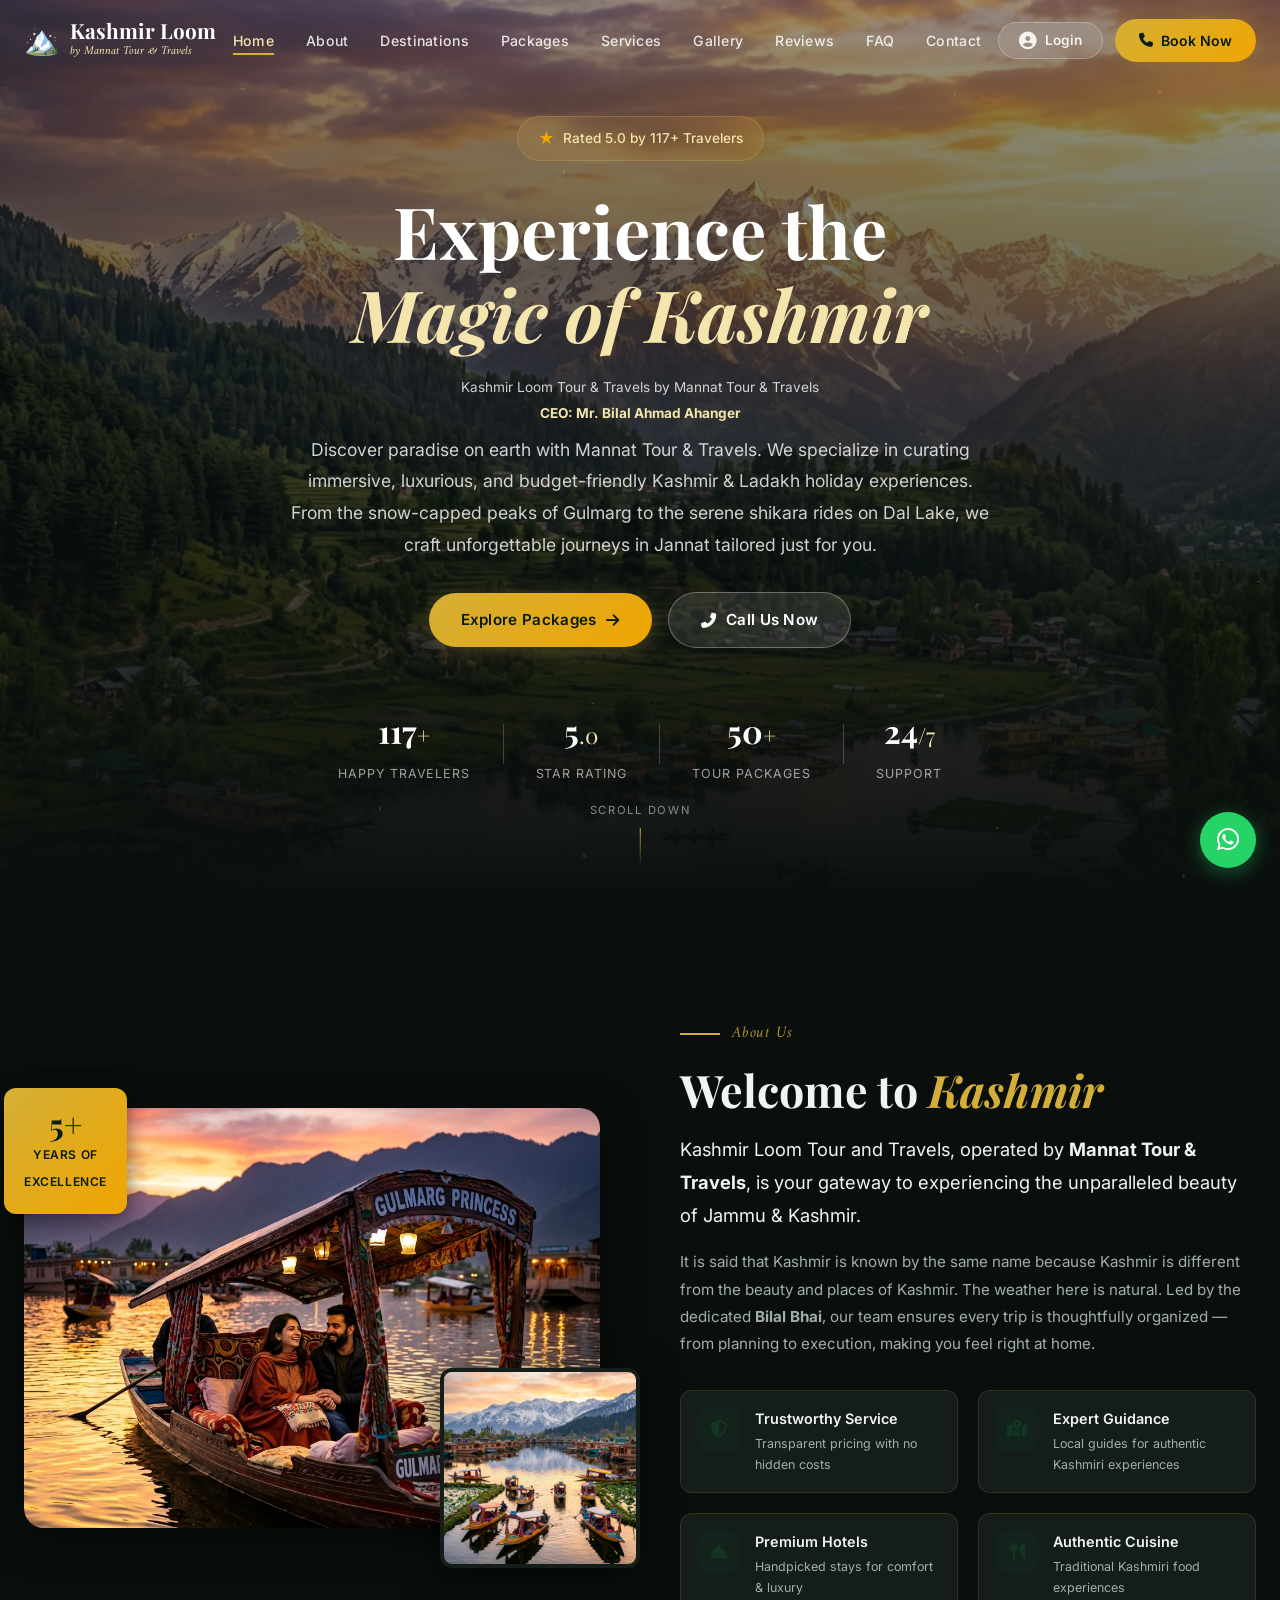
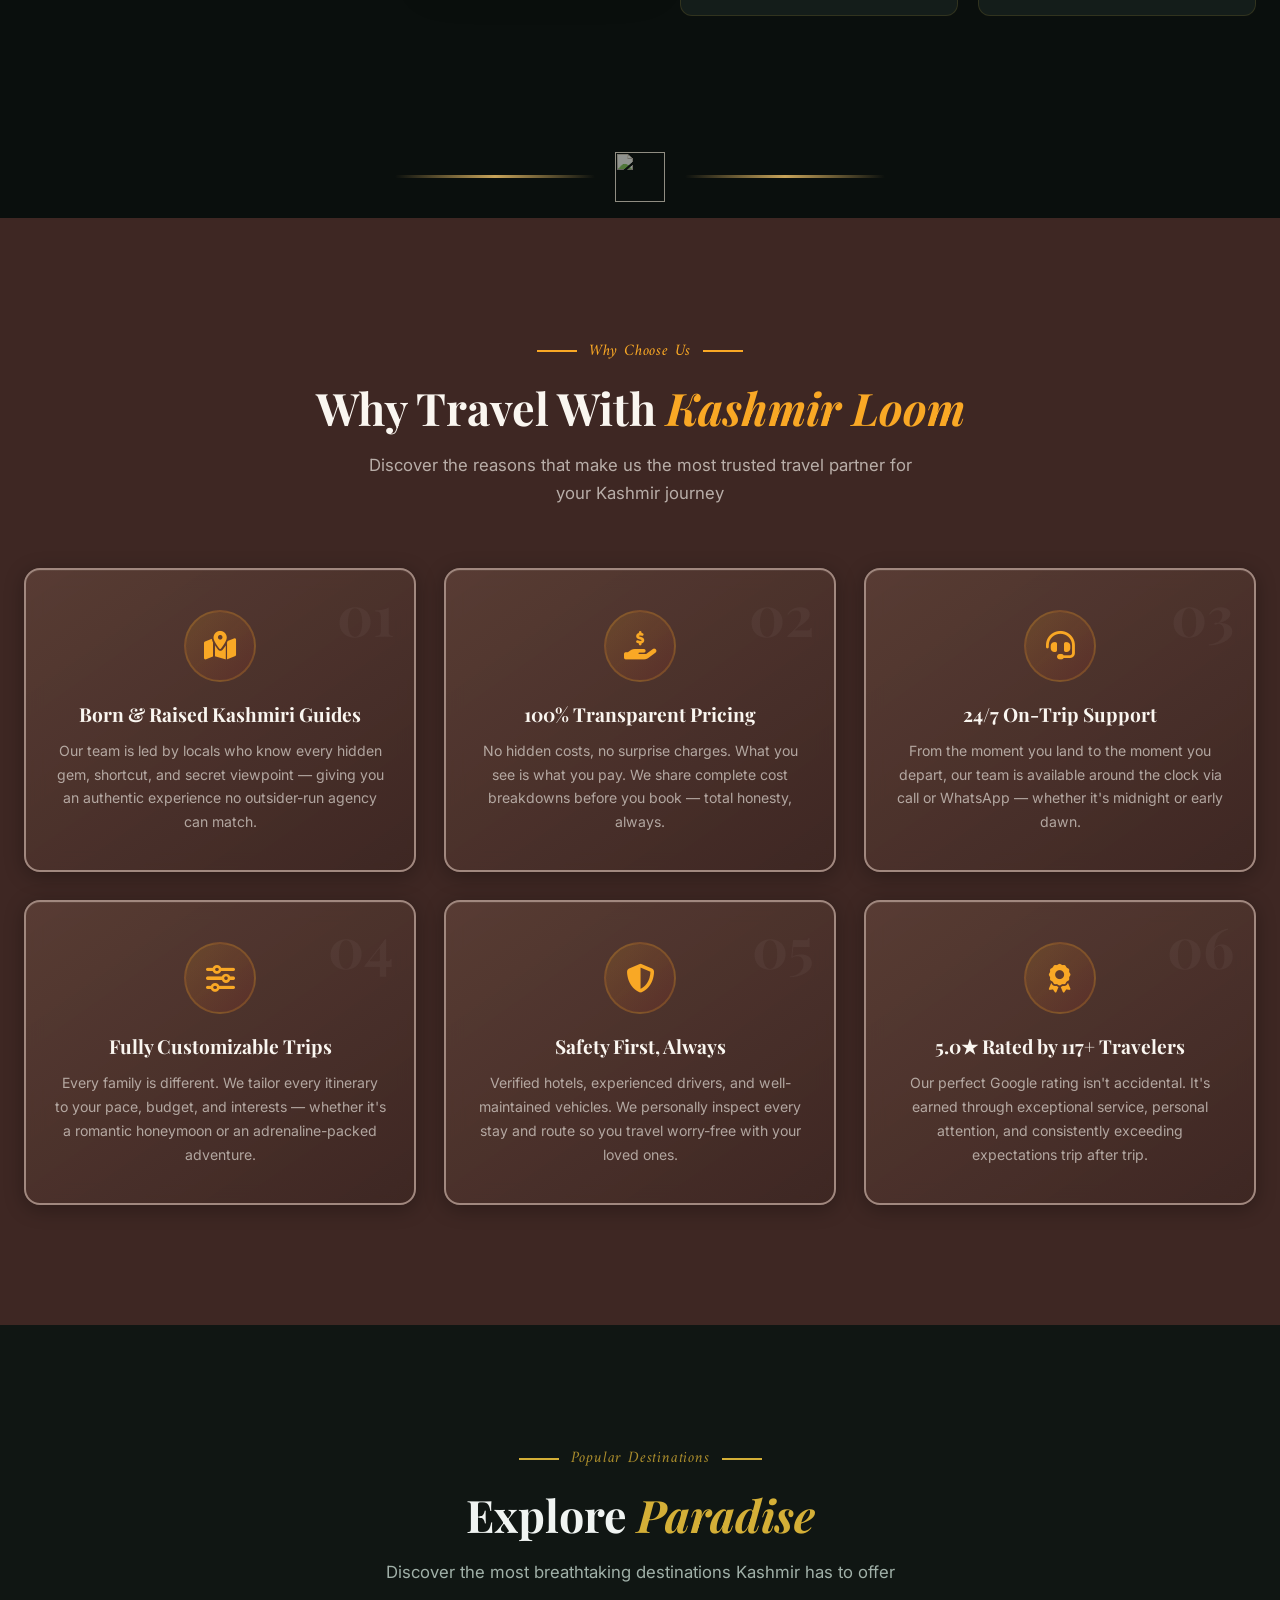
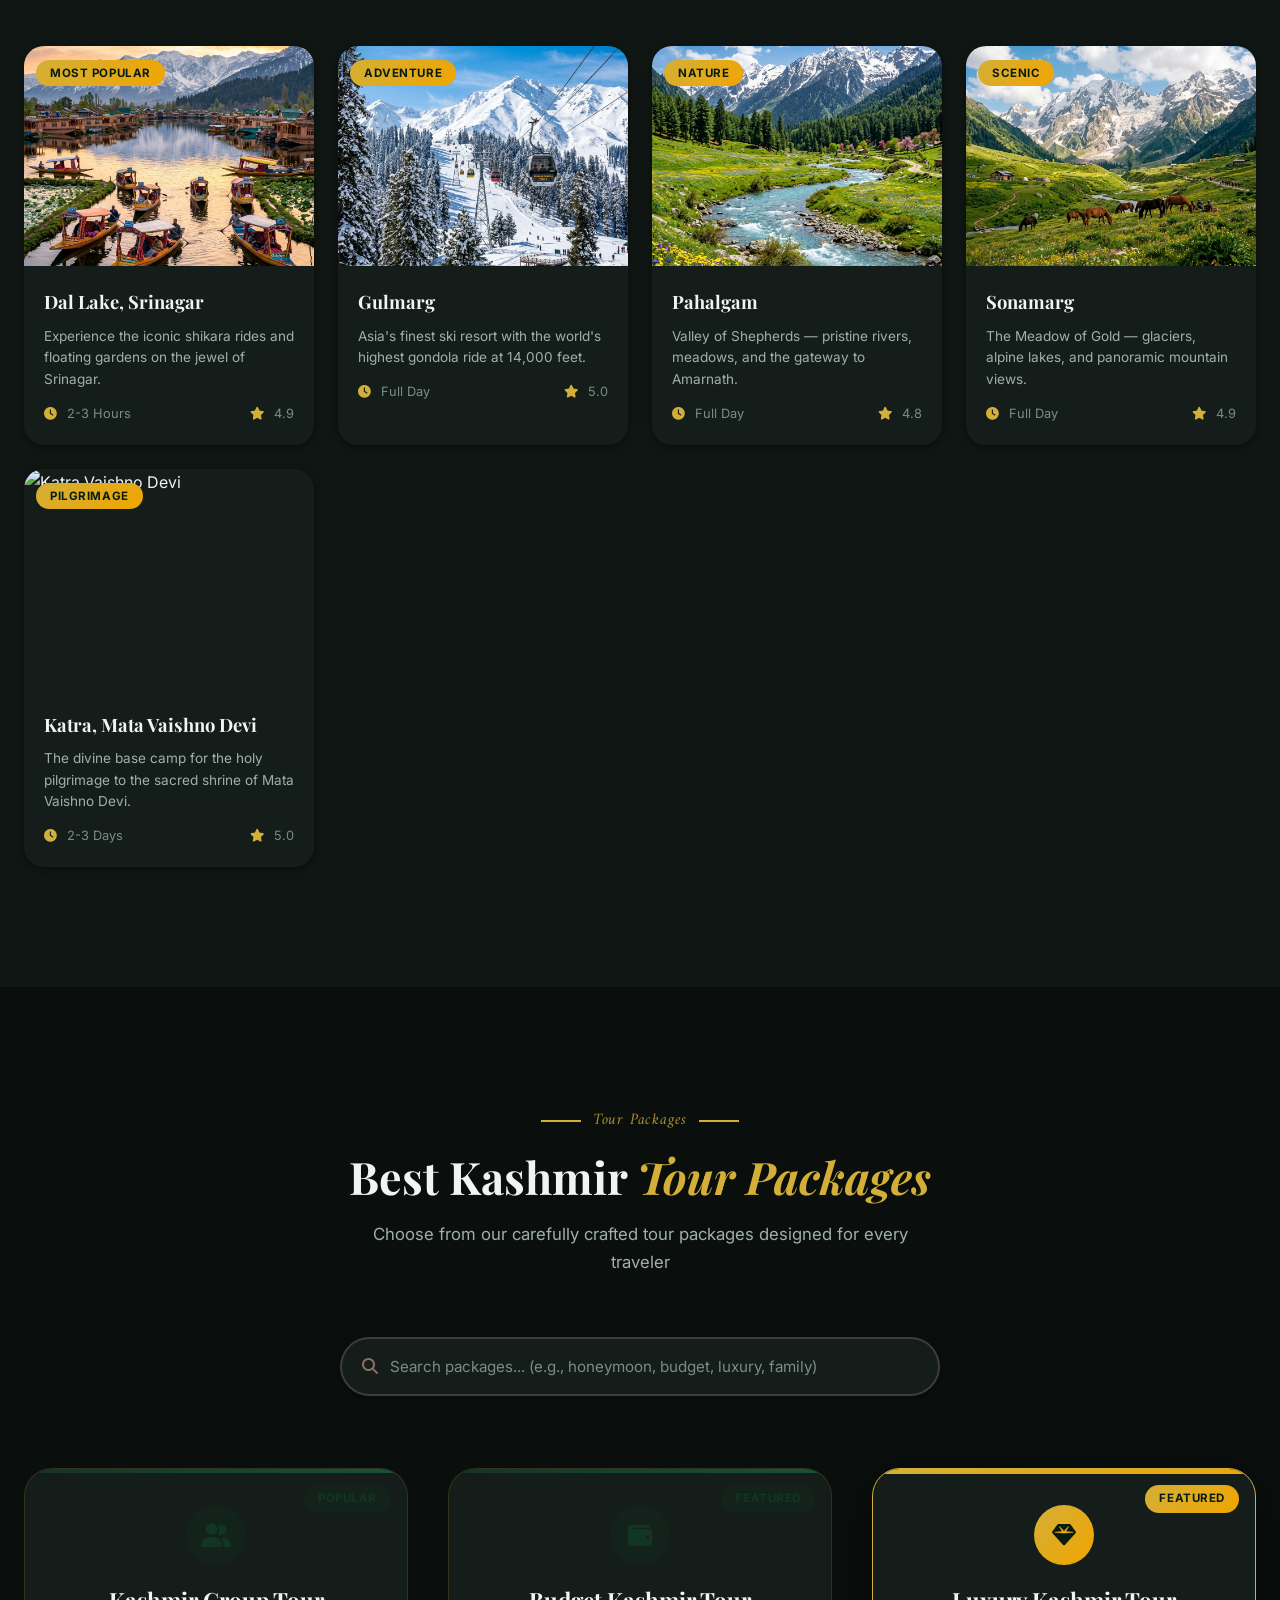
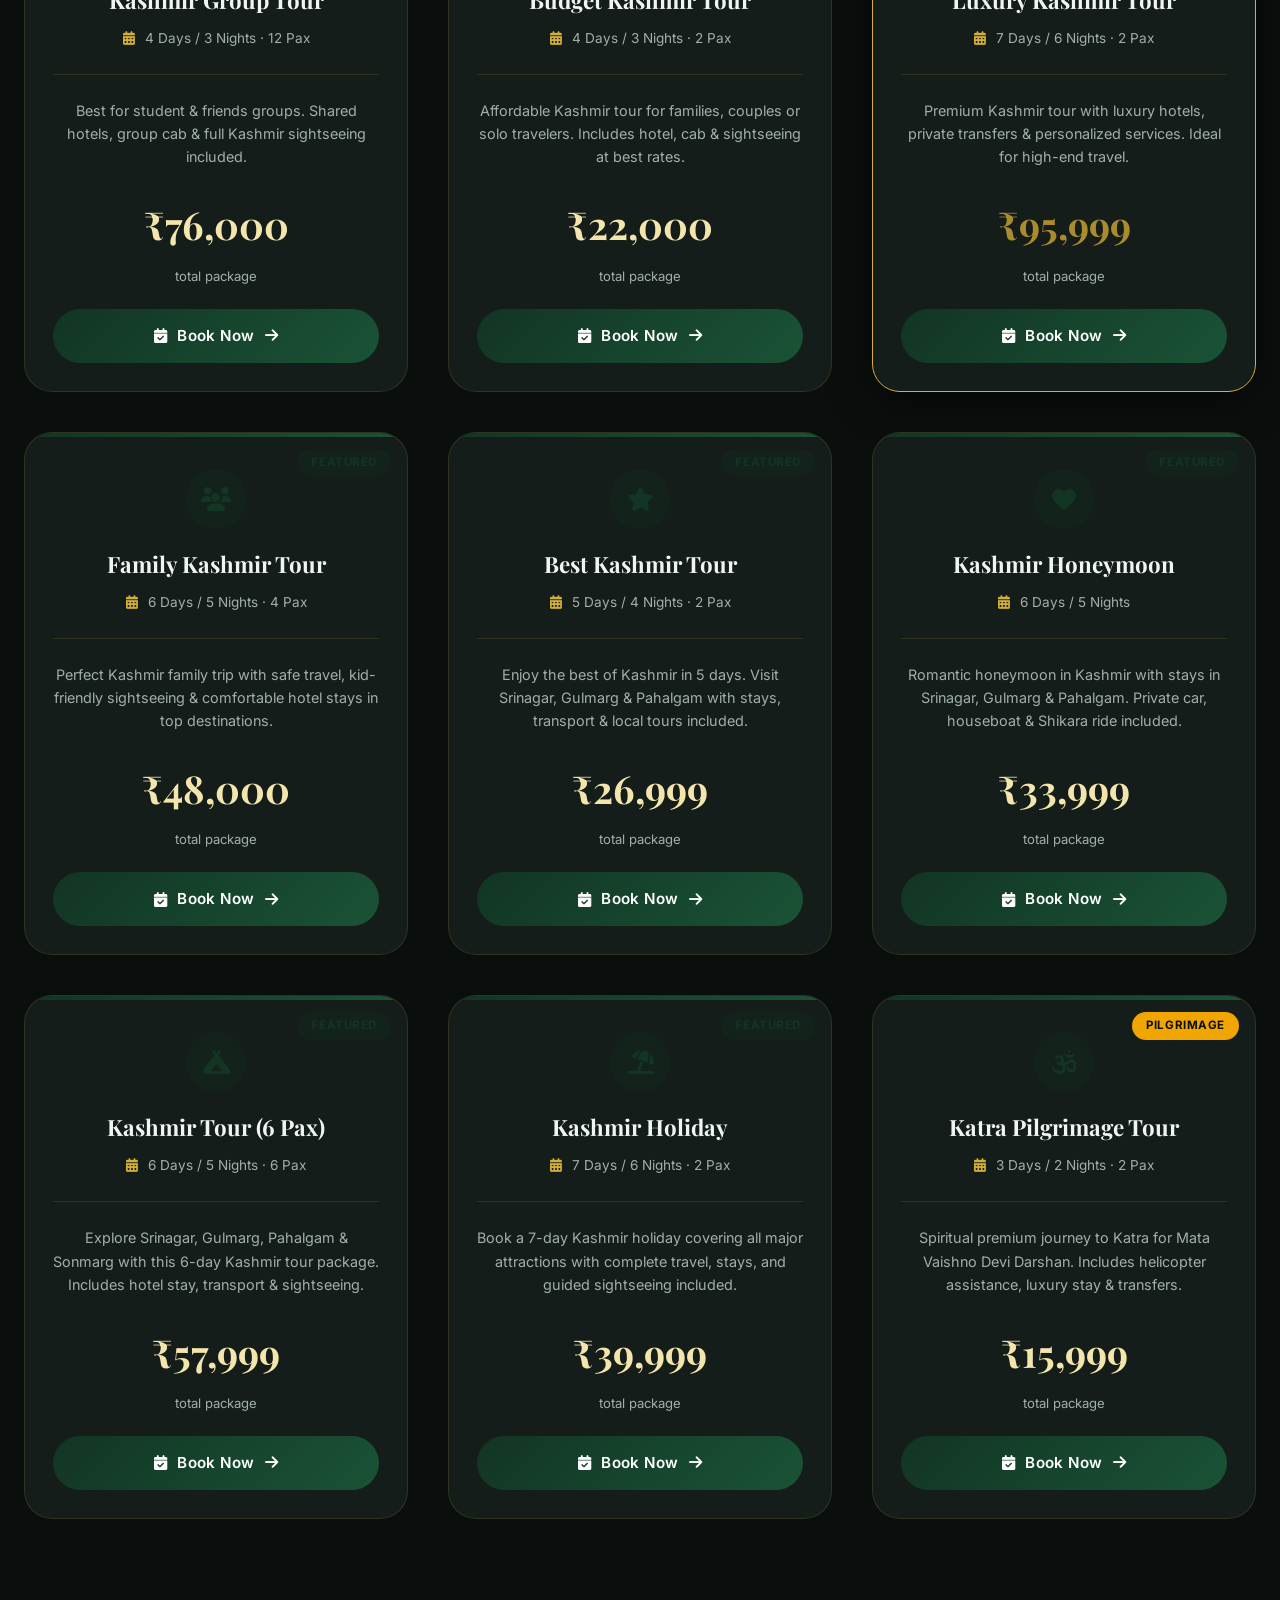
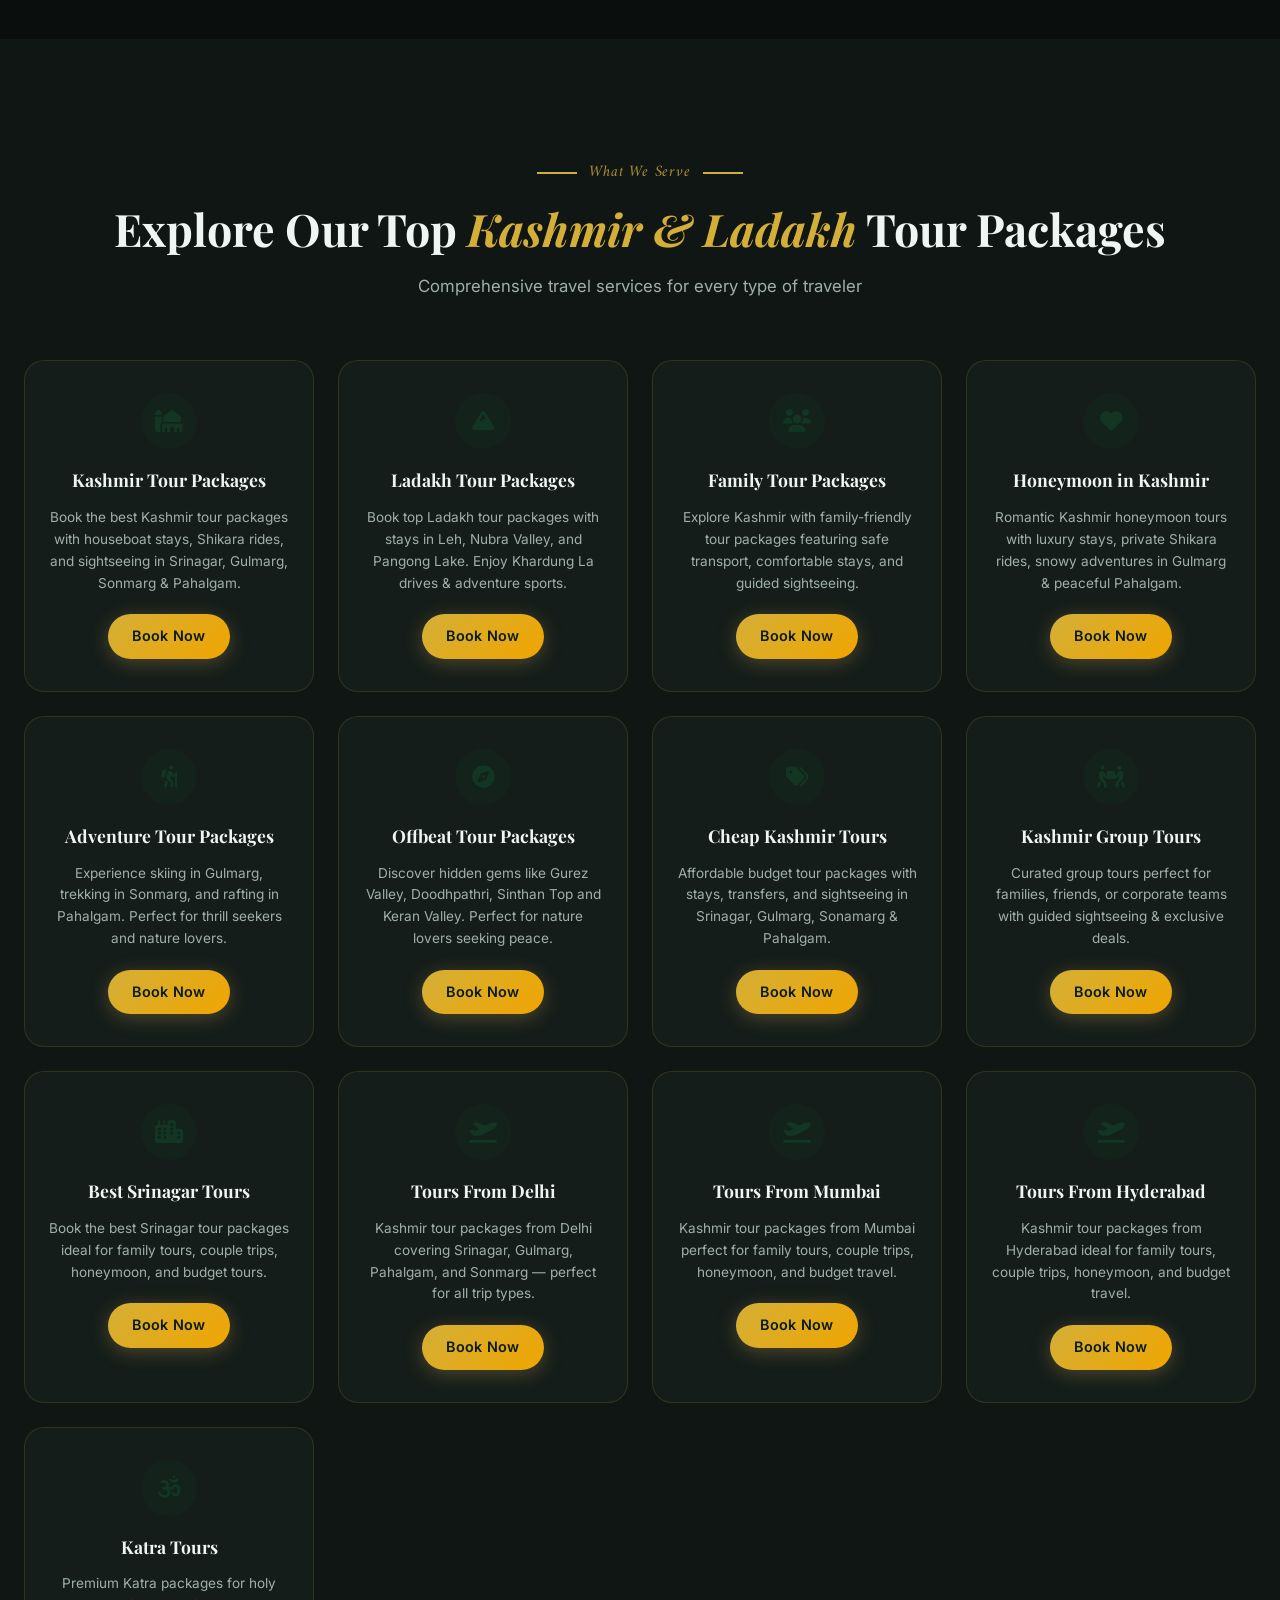
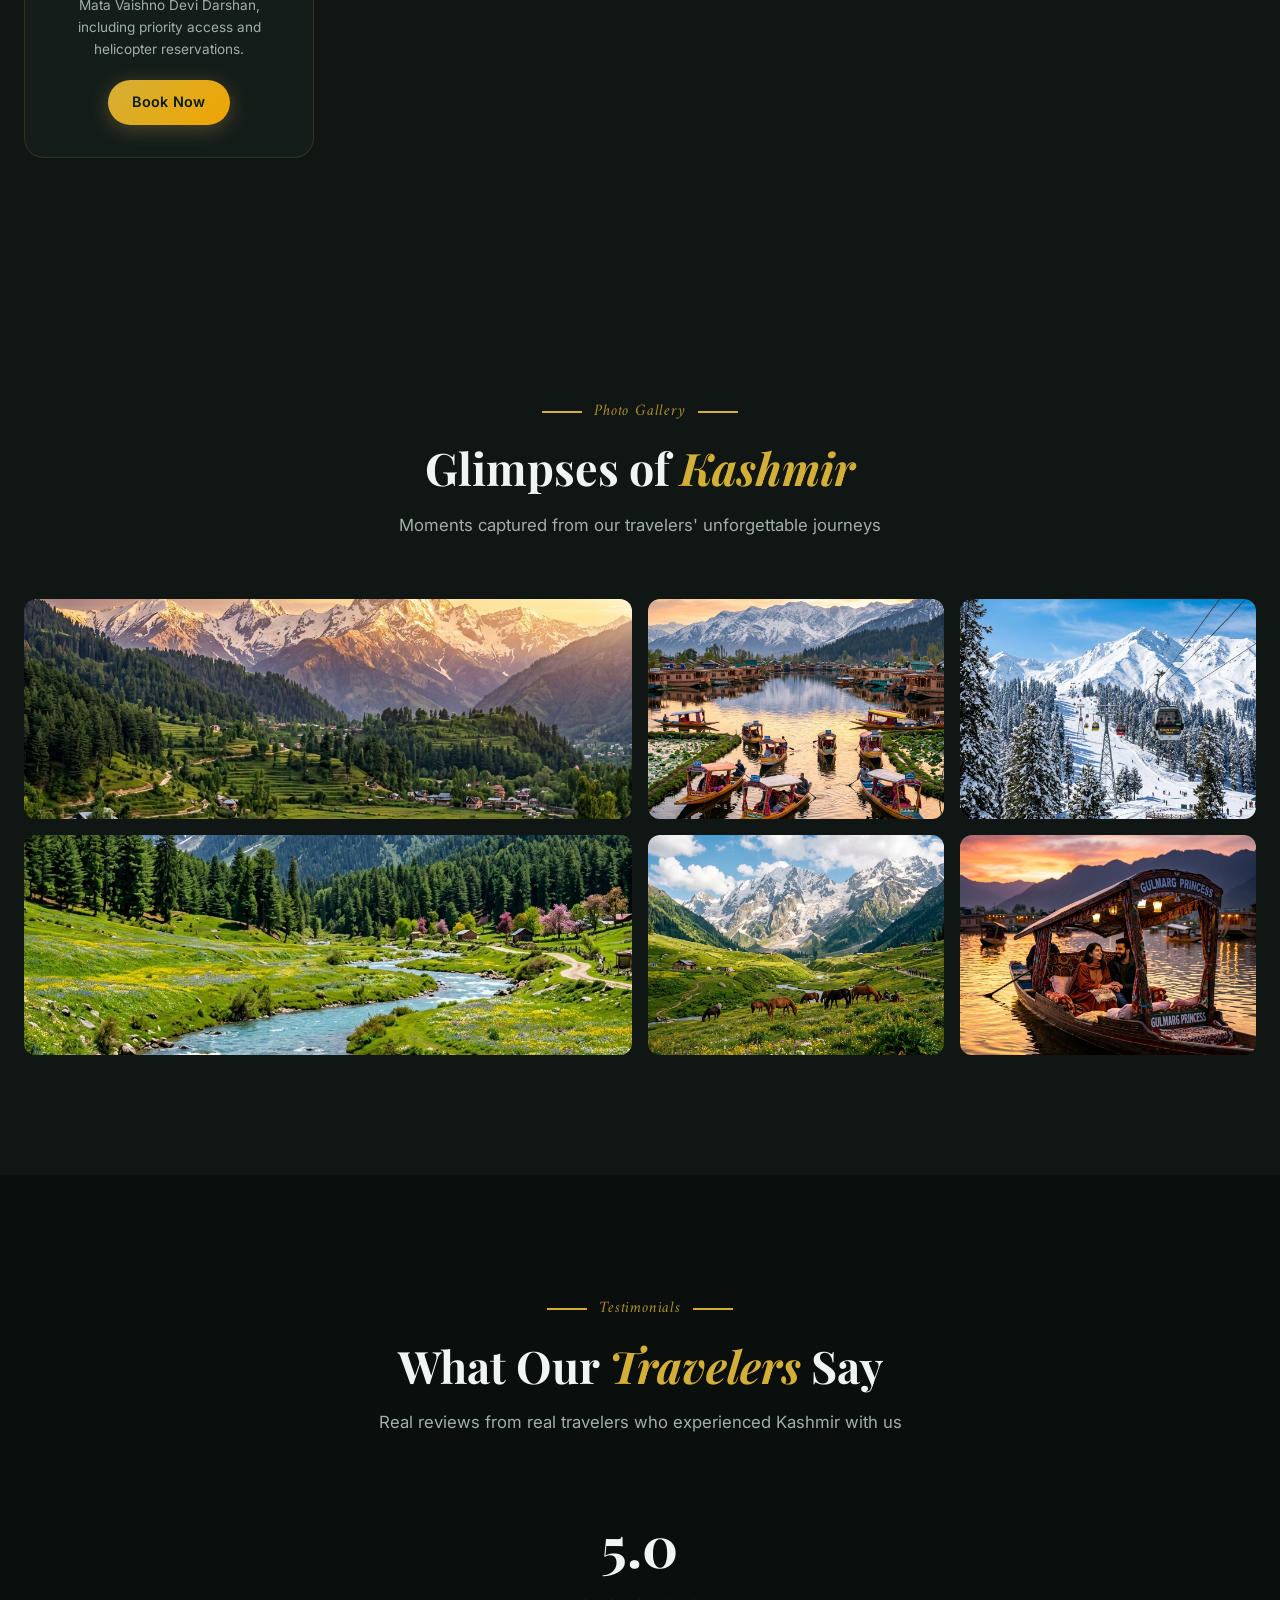
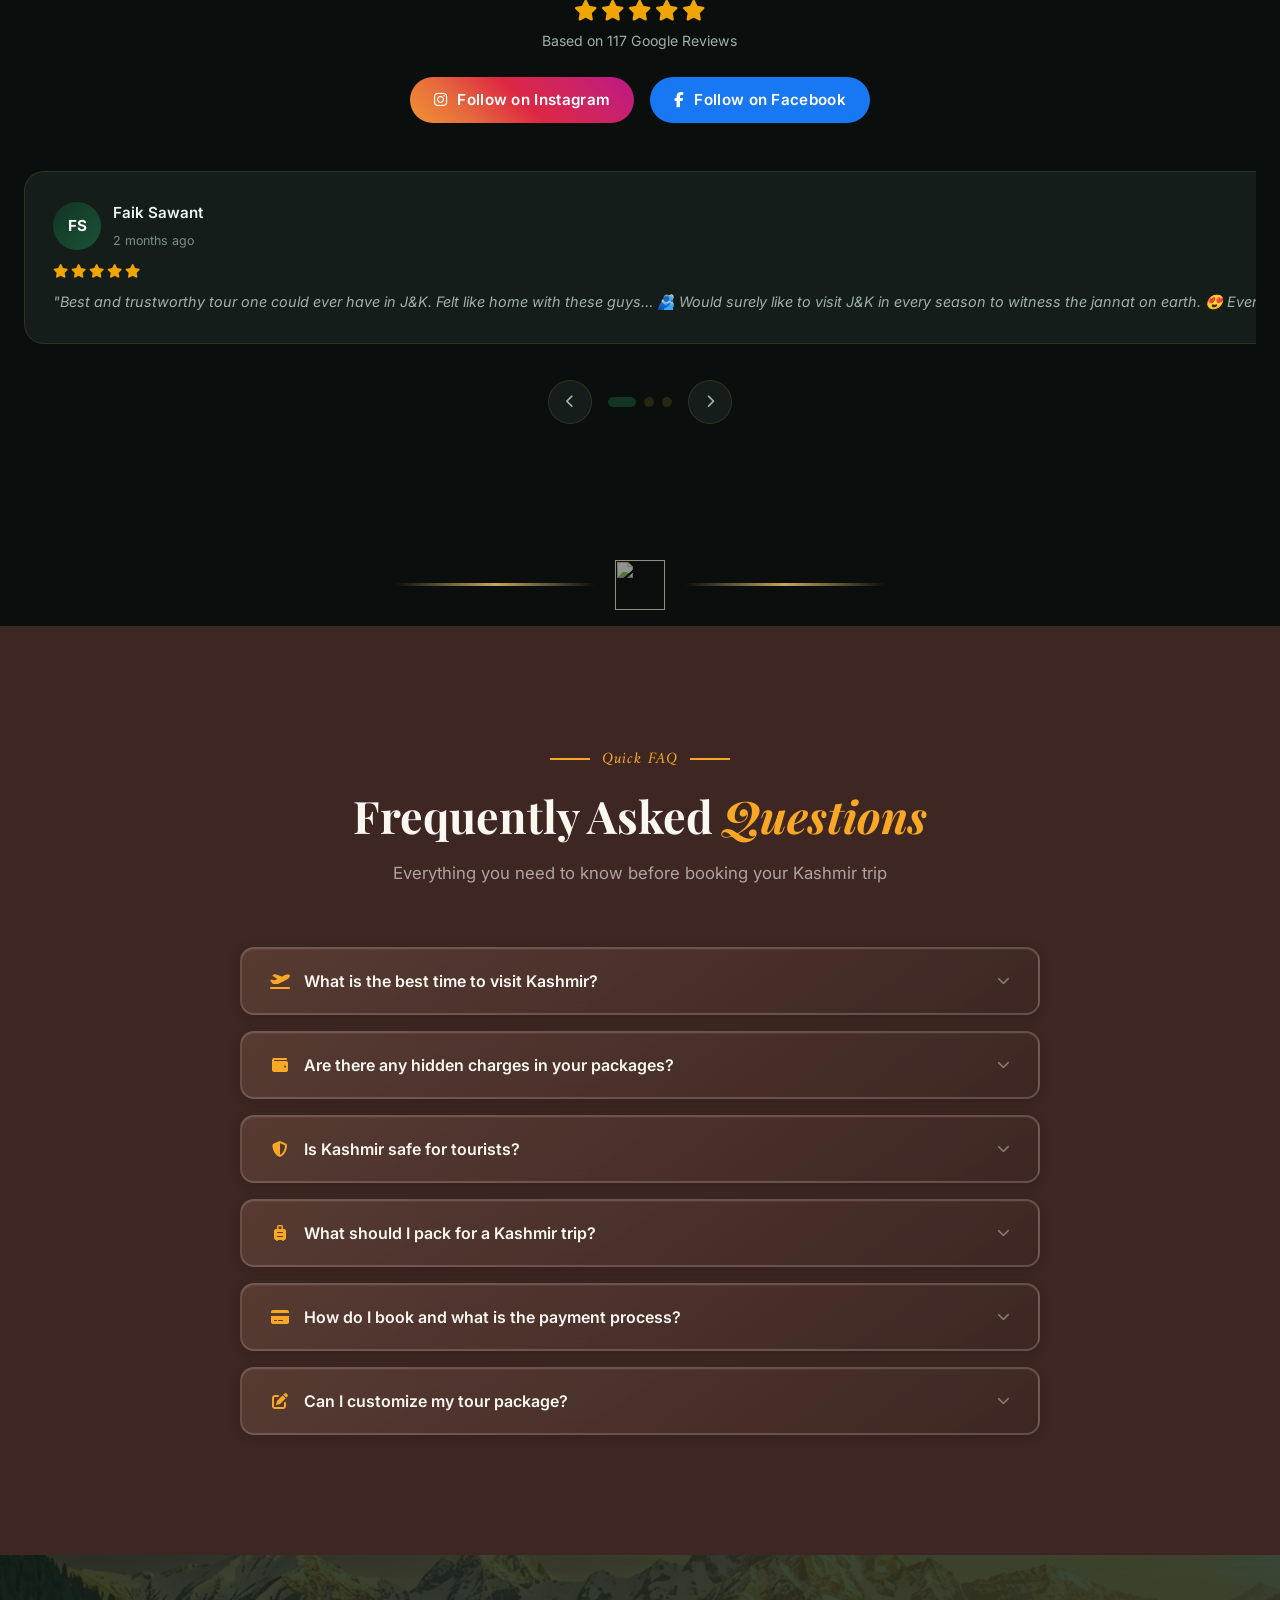
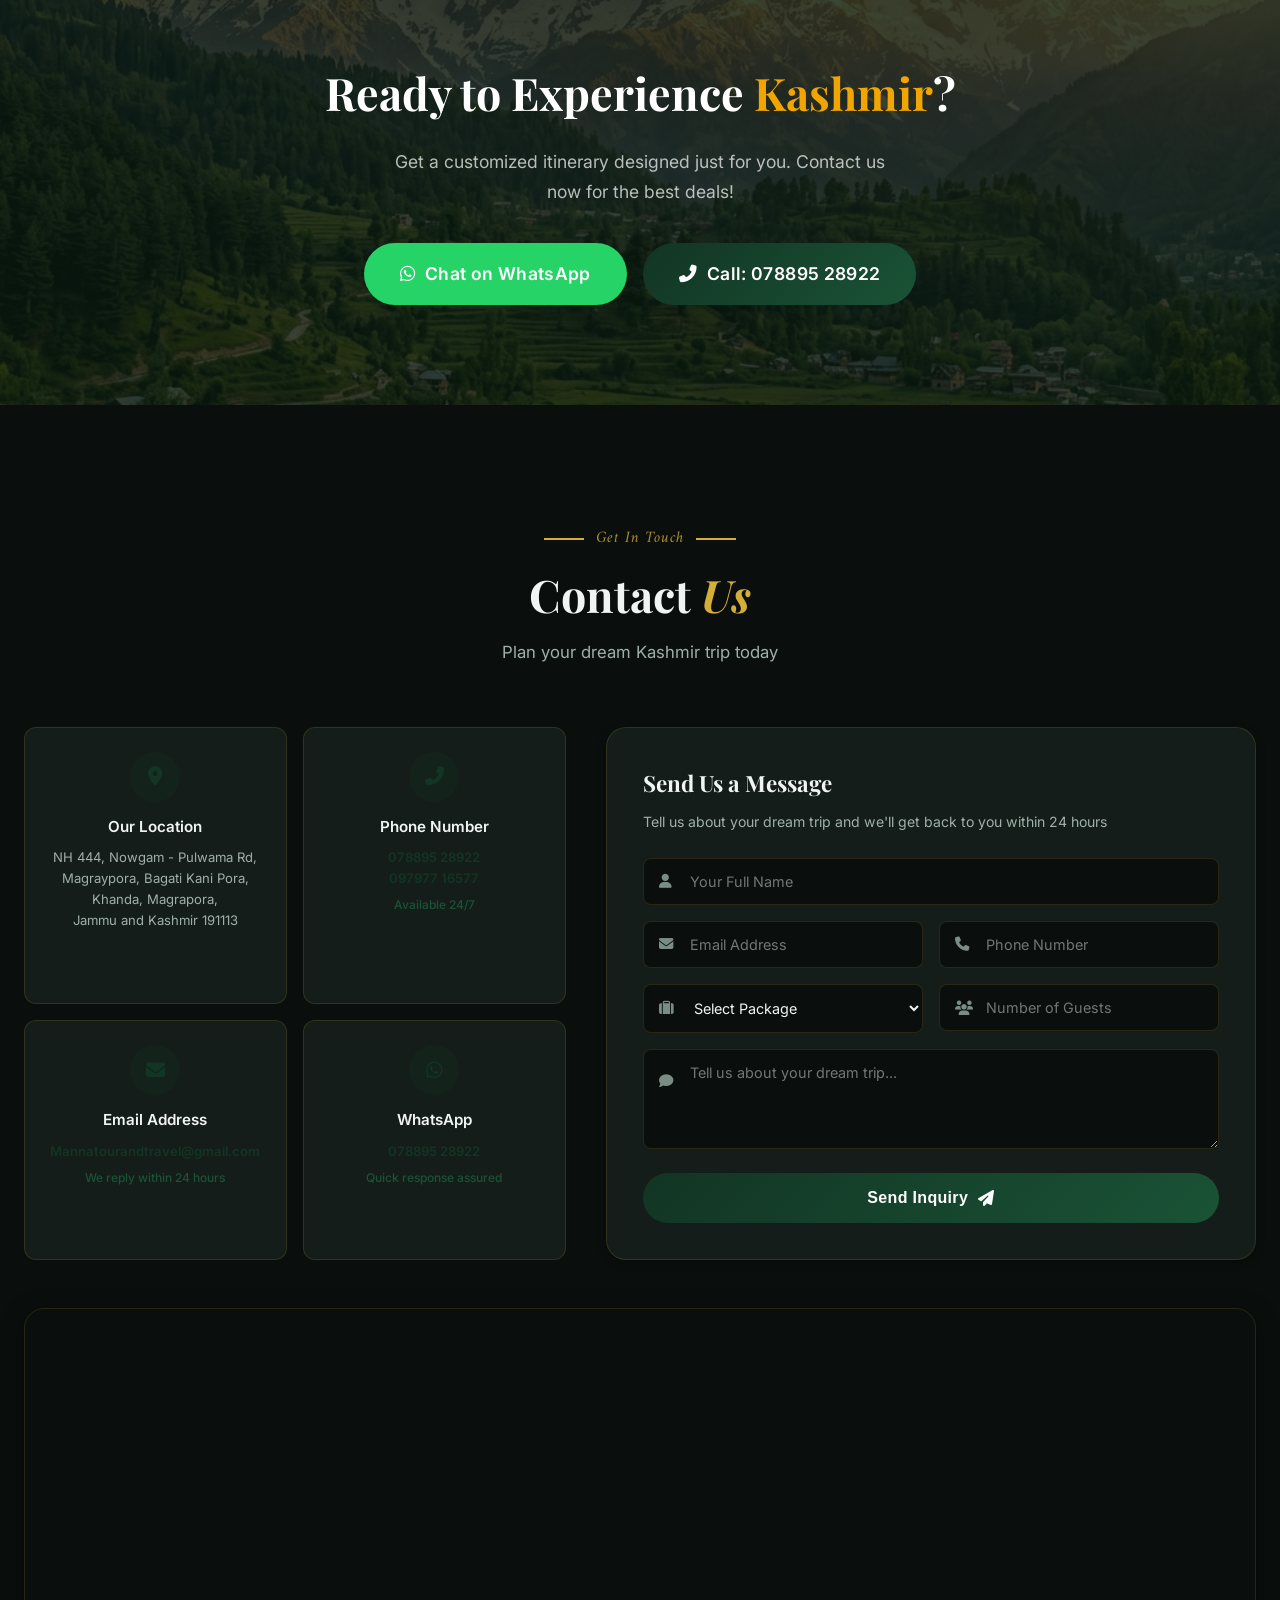
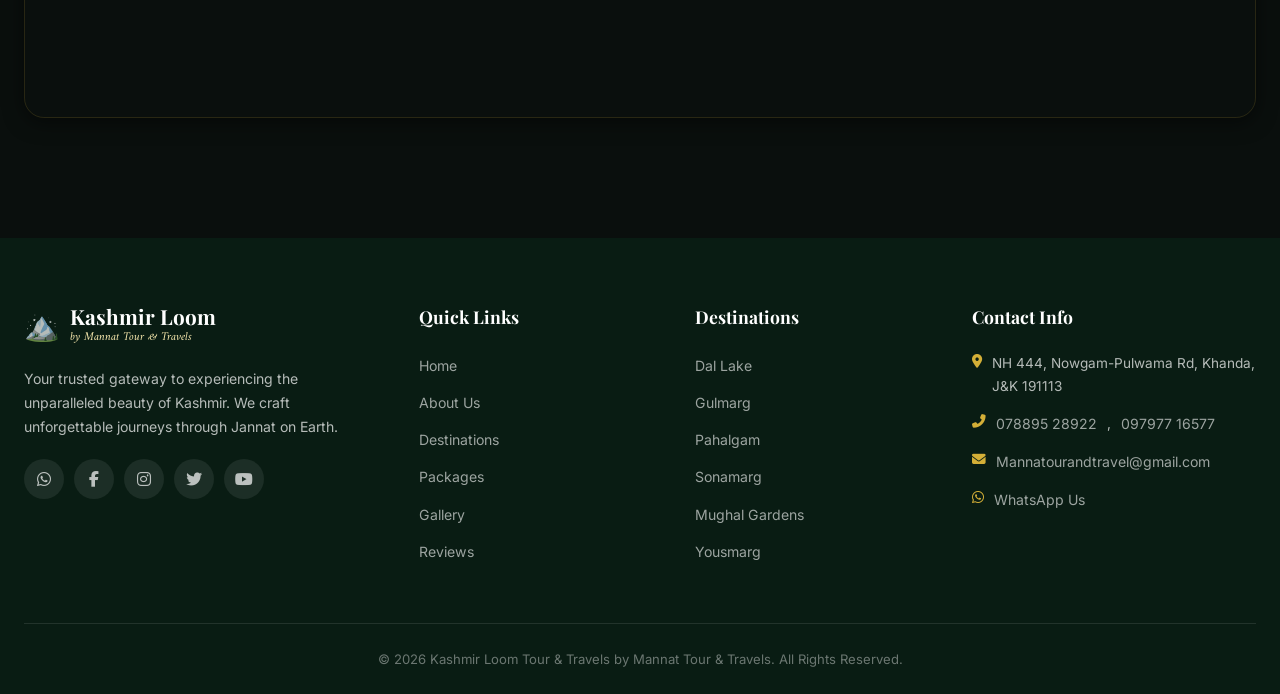
==== commit 0d0eb8b6: "Add files via upload" ====
--- a/index.html
+++ b/index.html
@@ -342,6 +342,22 @@
                         </div>
                     </div>
                 </div>
+                <div class="destination-card" id="dest-katra">
+                    <div class="dest-img">
+                        <img src="images/katra.png" alt="Katra Vaishno Devi">
+                        <div class="dest-overlay">
+                            <span class="dest-tag">Pilgrimage</span>
+                        </div>
+                    </div>
+                    <div class="dest-content">
+                        <h3>Katra, Mata Vaishno Devi</h3>
+                        <p>The divine base camp for the holy pilgrimage to the sacred shrine of Mata Vaishno Devi.</p>
+                        <div class="dest-meta">
+                            <span><i class="fas fa-clock"></i> 2-3 Days</span>
+                            <span><i class="fas fa-star"></i> 5.0</span>
+                        </div>
+                    </div>
+                </div>
             </div>
         </div>
     </section>
@@ -498,6 +514,22 @@
                         <a href="booking.html?pkg=pkg-holiday" class="btn btn-package" id="pkg-holiday-btn"><i class="fas fa-calendar-check"></i> Book Now <i class="fas fa-arrow-right"></i></a>
                     </div>
                 </div>
+                <div class="package-card" id="pkg-katra">
+                    <div class="package-badge" style="background:var(--clr-gold); color:var(--clr-bg)">Pilgrimage</div>
+                    <div class="package-header">
+                        <div class="package-icon"><i class="fas fa-om"></i></div>
+                        <h3>Katra Pilgrimage Tour</h3>
+                        <p class="package-duration"><i class="fas fa-calendar-alt"></i> 3 Days / 2 Nights · 2 Pax</p>
+                    </div>
+                    <div class="package-body">
+                        <p class="package-desc">Spiritual premium journey to Katra for Mata Vaishno Devi Darshan. Includes helicopter assistance, luxury stay & transfers.</p>
+                        <div class="package-price">
+                            <span class="price-amount">₹15,999</span>
+                            <span class="price-per">total package</span>
+                        </div>
+                        <a href="booking.html?pkg=pkg-katra" class="btn btn-package" id="pkg-katra-btn"><i class="fas fa-calendar-check"></i> Book Now <i class="fas fa-arrow-right"></i></a>
+                    </div>
+                </div>
             </div>
         </div>
     </section>
@@ -516,17 +548,18 @@
             </div>
             <div class="services-grid">
                 <div class="service-card"><div class="service-icon"><i class="fas fa-mosque"></i></div><h4>Kashmir Tour Packages</h4><p>Book the best Kashmir tour packages with houseboat stays, Shikara rides, and sightseeing in Srinagar, Gulmarg, Sonmarg & Pahalgam.</p><a href="booking.html?pkg=pkg-best" class="btn btn-primary" style="margin-top: 20px; padding: 10px 24px; font-size: 0.9rem;">Book Now</a></div>
-                <div class="service-card"><div class="service-icon"><i class="fas fa-mountain"></i></div><h4>Ladakh Tour Packages</h4><p>Book top Ladakh tour packages with stays in Leh, Nubra Valley, and Pangong Lake. Enjoy Khardung La drives & adventure sports.</p><a href="https://wa.me/917889528922?text=Hi%2C%20I%20am%20interested%20in%20Ladakh%20Tour%20Packages" target="_blank" class="btn btn-primary" style="margin-top: 20px; padding: 10px 24px; font-size: 0.9rem;">Book Now</a></div>
+                <div class="service-card"><div class="service-icon"><i class="fas fa-mountain"></i></div><h4>Ladakh Tour Packages</h4><p>Book top Ladakh tour packages with stays in Leh, Nubra Valley, and Pangong Lake. Enjoy Khardung La drives & adventure sports.</p><a href="booking.html?pkg=pkg-custom" class="btn btn-primary" style="margin-top: 20px; padding: 10px 24px; font-size: 0.9rem;">Book Now</a></div>
                 <div class="service-card"><div class="service-icon"><i class="fas fa-users"></i></div><h4>Family Tour Packages</h4><p>Explore Kashmir with family-friendly tour packages featuring safe transport, comfortable stays, and guided sightseeing.</p><a href="booking.html?pkg=pkg-family" class="btn btn-primary" style="margin-top: 20px; padding: 10px 24px; font-size: 0.9rem;">Book Now</a></div>
                 <div class="service-card"><div class="service-icon"><i class="fas fa-heart"></i></div><h4>Honeymoon in Kashmir</h4><p>Romantic Kashmir honeymoon tours with luxury stays, private Shikara rides, snowy adventures in Gulmarg & peaceful Pahalgam.</p><a href="booking.html?pkg=pkg-honeymoon" class="btn btn-primary" style="margin-top: 20px; padding: 10px 24px; font-size: 0.9rem;">Book Now</a></div>
-                <div class="service-card"><div class="service-icon"><i class="fas fa-hiking"></i></div><h4>Adventure Tour Packages</h4><p>Experience skiing in Gulmarg, trekking in Sonmarg, and rafting in Pahalgam. Perfect for thrill seekers and nature lovers.</p><a href="https://wa.me/917889528922?text=Hi%2C%20I%20am%20interested%20in%20Adventure%20Tour%20Packages" target="_blank" class="btn btn-primary" style="margin-top: 20px; padding: 10px 24px; font-size: 0.9rem;">Book Now</a></div>
-                <div class="service-card"><div class="service-icon"><i class="fas fa-compass"></i></div><h4>Offbeat Tour Packages</h4><p>Discover hidden gems like Gurez Valley, Doodhpathri, Sinthan Top and Keran Valley. Perfect for nature lovers seeking peace.</p><a href="https://wa.me/917889528922?text=Hi%2C%20I%20am%20interested%20in%20Offbeat%20Tour%20Packages" target="_blank" class="btn btn-primary" style="margin-top: 20px; padding: 10px 24px; font-size: 0.9rem;">Book Now</a></div>
+                <div class="service-card"><div class="service-icon"><i class="fas fa-hiking"></i></div><h4>Adventure Tour Packages</h4><p>Experience skiing in Gulmarg, trekking in Sonmarg, and rafting in Pahalgam. Perfect for thrill seekers and nature lovers.</p><a href="booking.html?pkg=pkg-custom" class="btn btn-primary" style="margin-top: 20px; padding: 10px 24px; font-size: 0.9rem;">Book Now</a></div>
+                <div class="service-card"><div class="service-icon"><i class="fas fa-compass"></i></div><h4>Offbeat Tour Packages</h4><p>Discover hidden gems like Gurez Valley, Doodhpathri, Sinthan Top and Keran Valley. Perfect for nature lovers seeking peace.</p><a href="booking.html?pkg=pkg-custom" class="btn btn-primary" style="margin-top: 20px; padding: 10px 24px; font-size: 0.9rem;">Book Now</a></div>
                 <div class="service-card"><div class="service-icon"><i class="fas fa-tags"></i></div><h4>Cheap Kashmir Tours</h4><p>Affordable budget tour packages with stays, transfers, and sightseeing in Srinagar, Gulmarg, Sonamarg & Pahalgam.</p><a href="booking.html?pkg=pkg-budget" class="btn btn-primary" style="margin-top: 20px; padding: 10px 24px; font-size: 0.9rem;">Book Now</a></div>
                 <div class="service-card"><div class="service-icon"><i class="fas fa-people-carry"></i></div><h4>Kashmir Group Tours</h4><p>Curated group tours perfect for families, friends, or corporate teams with guided sightseeing & exclusive deals.</p><a href="booking.html?pkg=pkg-group" class="btn btn-primary" style="margin-top: 20px; padding: 10px 24px; font-size: 0.9rem;">Book Now</a></div>
                 <div class="service-card"><div class="service-icon"><i class="fas fa-city"></i></div><h4>Best Srinagar Tours</h4><p>Book the best Srinagar tour packages ideal for family tours, couple trips, honeymoon, and budget tours.</p><a href="booking.html?pkg=pkg-holiday" class="btn btn-primary" style="margin-top: 20px; padding: 10px 24px; font-size: 0.9rem;">Book Now</a></div>
-                <div class="service-card"><div class="service-icon"><i class="fas fa-plane-departure"></i></div><h4>Tours From Delhi</h4><p>Kashmir tour packages from Delhi covering Srinagar, Gulmarg, Pahalgam, and Sonmarg — perfect for all trip types.</p><a href="https://wa.me/917889528922?text=Hi%2C%20I%20am%20interested%20in%20Tours%20from%20Delhi" target="_blank" class="btn btn-primary" style="margin-top: 20px; padding: 10px 24px; font-size: 0.9rem;">Book Now</a></div>
-                <div class="service-card"><div class="service-icon"><i class="fas fa-plane-departure"></i></div><h4>Tours From Mumbai</h4><p>Kashmir tour packages from Mumbai perfect for family tours, couple trips, honeymoon, and budget travel.</p><a href="https://wa.me/917889528922?text=Hi%2C%20I%20am%20interested%20in%20Tours%20from%20Mumbai" target="_blank" class="btn btn-primary" style="margin-top: 20px; padding: 10px 24px; font-size: 0.9rem;">Book Now</a></div>
-                <div class="service-card"><div class="service-icon"><i class="fas fa-plane-departure"></i></div><h4>Tours From Hyderabad</h4><p>Kashmir tour packages from Hyderabad ideal for family tours, couple trips, honeymoon, and budget travel.</p><a href="https://wa.me/917889528922?text=Hi%2C%20I%20am%20interested%20in%20Tours%20from%20Hyderabad" target="_blank" class="btn btn-primary" style="margin-top: 20px; padding: 10px 24px; font-size: 0.9rem;">Book Now</a></div>
+                <div class="service-card"><div class="service-icon"><i class="fas fa-plane-departure"></i></div><h4>Tours From Delhi</h4><p>Kashmir tour packages from Delhi covering Srinagar, Gulmarg, Pahalgam, and Sonmarg — perfect for all trip types.</p><a href="booking.html?pkg=pkg-custom" class="btn btn-primary" style="margin-top: 20px; padding: 10px 24px; font-size: 0.9rem;">Book Now</a></div>
+                <div class="service-card"><div class="service-icon"><i class="fas fa-plane-departure"></i></div><h4>Tours From Mumbai</h4><p>Kashmir tour packages from Mumbai perfect for family tours, couple trips, honeymoon, and budget travel.</p><a href="booking.html?pkg=pkg-custom" class="btn btn-primary" style="margin-top: 20px; padding: 10px 24px; font-size: 0.9rem;">Book Now</a></div>
+                <div class="service-card"><div class="service-icon"><i class="fas fa-plane-departure"></i></div><h4>Tours From Hyderabad</h4><p>Kashmir tour packages from Hyderabad ideal for family tours, couple trips, honeymoon, and budget travel.</p><a href="booking.html?pkg=pkg-custom" class="btn btn-primary" style="margin-top: 20px; padding: 10px 24px; font-size: 0.9rem;">Book Now</a></div>
+                <div class="service-card"><div class="service-icon"><i class="fas fa-om"></i></div><h4>Katra Tours</h4><p>Premium Katra packages for holy Mata Vaishno Devi Darshan, including priority access and helicopter reservations.</p><a href="booking.html?pkg=pkg-katra" class="btn btn-primary" style="margin-top: 20px; padding: 10px 24px; font-size: 0.9rem;">Book Now</a></div>
             </div>
         </div>
     </section>
@@ -898,6 +931,7 @@
                                     <option value="honeymoon">Kashmir Honeymoon – ₹33,999</option>
                                     <option value="6pax">Kashmir Tour (6 Pax) – ₹57,999</option>
                                     <option value="holiday">Kashmir Holiday (2 Pax) – ₹39,999</option>
+                                    <option value="katra">Katra Pilgrimage Tour (2 Pax) – ₹15,999</option>
                                     <option value="custom">Custom Package</option>
                                 </select>
                                 <label for="form-package"><i class="fas fa-suitcase"></i></label>
--- a/style.css
+++ b/style.css
@@ -2,32 +2,32 @@
    DESIGN TOKENS & CSS VARIABLES
    =================================== */
 :root {
-    /* Colors */
-    --clr-primary: #1a5c3a;
-    --clr-primary-light: #2d8f5e;
-    --clr-primary-dark: #0e3a24;
-    --clr-accent: #d4a853;
-    --clr-accent-light: #e8c87a;
-    --clr-accent-dark: #b8892f;
-    --clr-gold: #f0c75e;
-    --clr-bg: #fafaf5;
-    --clr-bg-alt: #f0efe8;
-    --clr-surface: #ffffff;
-    --clr-surface-glass: rgba(255, 255, 255, 0.85);
-    --clr-text: #1a1a2e;
-    --clr-text-muted: #5a5a6e;
-    --clr-text-light: #8a8a9e;
-    --clr-border: rgba(26, 92, 58, 0.1);
-    --clr-shadow: rgba(0, 0, 0, 0.08);
-    --clr-dark-overlay: rgba(10, 25, 15, 0.6);
+    /* Colors - Premium Dark Mode */
+    --clr-primary: #123524;
+    --clr-primary-light: #1A5336;
+    --clr-primary-dark: #091C13;
+    --clr-accent: #D4AF37;       /* Rich Gold */
+    --clr-accent-light: #F3E5AB;
+    --clr-accent-dark: #AA8C2C;
+    --clr-gold: #F0A500;
+    --clr-bg: #0A0F0D;           /* Deep Dark Greenish Black */
+    --clr-bg-alt: #101613;       /* Slightly lighter */
+    --clr-surface: #141D1A;      /* Card backgrounds */
+    --clr-surface-glass: rgba(20, 29, 26, 0.6);
+    --clr-text: #F0F4F2;         /* Off-white */
+    --clr-text-muted: #A0B0A8;
+    --clr-text-light: #7A8D85;
+    --clr-border: rgba(212, 175, 55, 0.15); /* Gold tinted borders */
+    --clr-shadow: rgba(0, 0, 0, 0.4);
+    --clr-dark-overlay: rgba(0, 0, 0, 0.7);
     --clr-whatsapp: #25D366;
     --clr-google: #4285F4;
 
     /* Gradients */
-    --grad-primary: linear-gradient(135deg, #1a5c3a 0%, #2d8f5e 100%);
-    --grad-accent: linear-gradient(135deg, #d4a853 0%, #f0c75e 100%);
-    --grad-hero: linear-gradient(180deg, rgba(10,25,15,0.3) 0%, rgba(10,25,15,0.7) 100%);
-    --grad-dark: linear-gradient(135deg, #0e3a24 0%, #1a5c3a 50%, #0e3a24 100%);
+    --grad-primary: linear-gradient(135deg, #123524 0%, #1A5336 100%);
+    --grad-accent: linear-gradient(135deg, #D4AF37 0%, #F0A500 100%);
+    --grad-hero: linear-gradient(180deg, rgba(10,15,13,0.4) 0%, #0A0F0D 100%);
+    --grad-dark: linear-gradient(135deg, #091C13 0%, #123524 50%, #091C13 100%);
 
     /* Typography */
     --ff-heading: 'Playfair Display', Georgia, serif;
@@ -36,7 +36,7 @@
     
     /* Sizing */
     --max-width: 1280px;
-    --section-pad: 100px;
+    --section-pad: 120px;
     --radius-sm: 8px;
     --radius-md: 12px;
     --radius-lg: 20px;
@@ -48,12 +48,12 @@
     --trans-slow: 0.5s cubic-bezier(0.4, 0, 0.2, 1);
     --trans-spring: 0.6s cubic-bezier(0.34, 1.56, 0.64, 1);
 
-    /* Shadows */
-    --shadow-sm: 0 2px 8px rgba(0,0,0,0.06);
-    --shadow-md: 0 4px 20px rgba(0,0,0,0.08);
-    --shadow-lg: 0 8px 40px rgba(0,0,0,0.12);
-    --shadow-xl: 0 16px 64px rgba(0,0,0,0.16);
-    --shadow-glow: 0 0 30px rgba(212, 168, 83, 0.3);
+    /* Shadows & Glows */
+    --shadow-sm: 0 2px 8px rgba(0,0,0,0.4);
+    --shadow-md: 0 4px 20px rgba(0,0,0,0.5);
+    --shadow-lg: 0 8px 40px rgba(0,0,0,0.6);
+    --shadow-xl: 0 16px 64px rgba(0,0,0,0.7);
+    --shadow-glow: 0 0 30px rgba(212, 175, 55, 0.25);
 }
 
 /* ===================================
@@ -928,7 +928,7 @@
 .packages-grid {
     display: grid;
     grid-template-columns: repeat(3, 1fr);
-    gap: 28px;
+    gap: 40px;
 }
 
 .package-card {
@@ -1067,9 +1067,9 @@
 .price-amount {
     display: block;
     font-family: var(--ff-heading);
-    font-size: 2.2rem;
+    font-size: 2.4rem;
     font-weight: 700;
-    color: var(--clr-primary);
+    color: var(--clr-accent-light);
     margin: 4px 0;
 }
 
@@ -1710,7 +1710,7 @@
    =================================== */
 .back-to-top {
     position: fixed;
-    bottom: 100px;
+    bottom: 120px;
     right: 24px;
     width: 46px;
     height: 46px;
